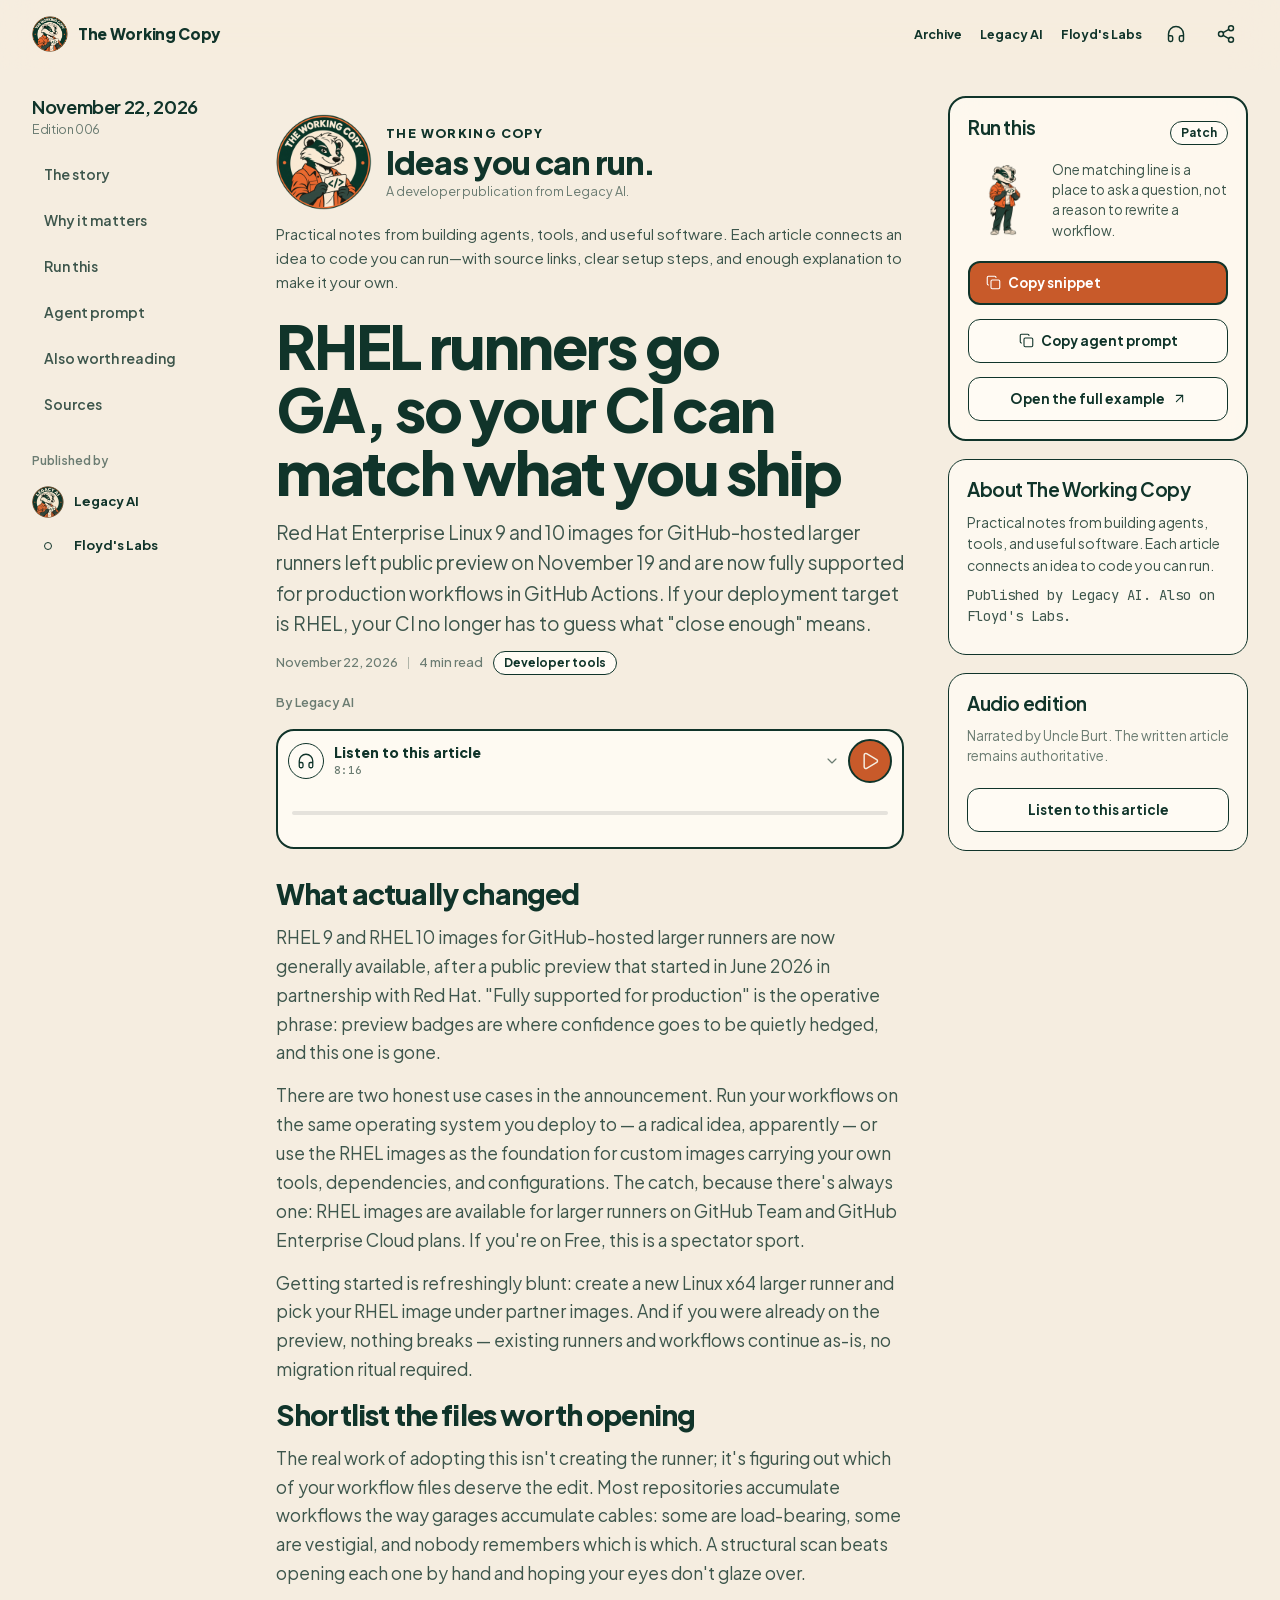
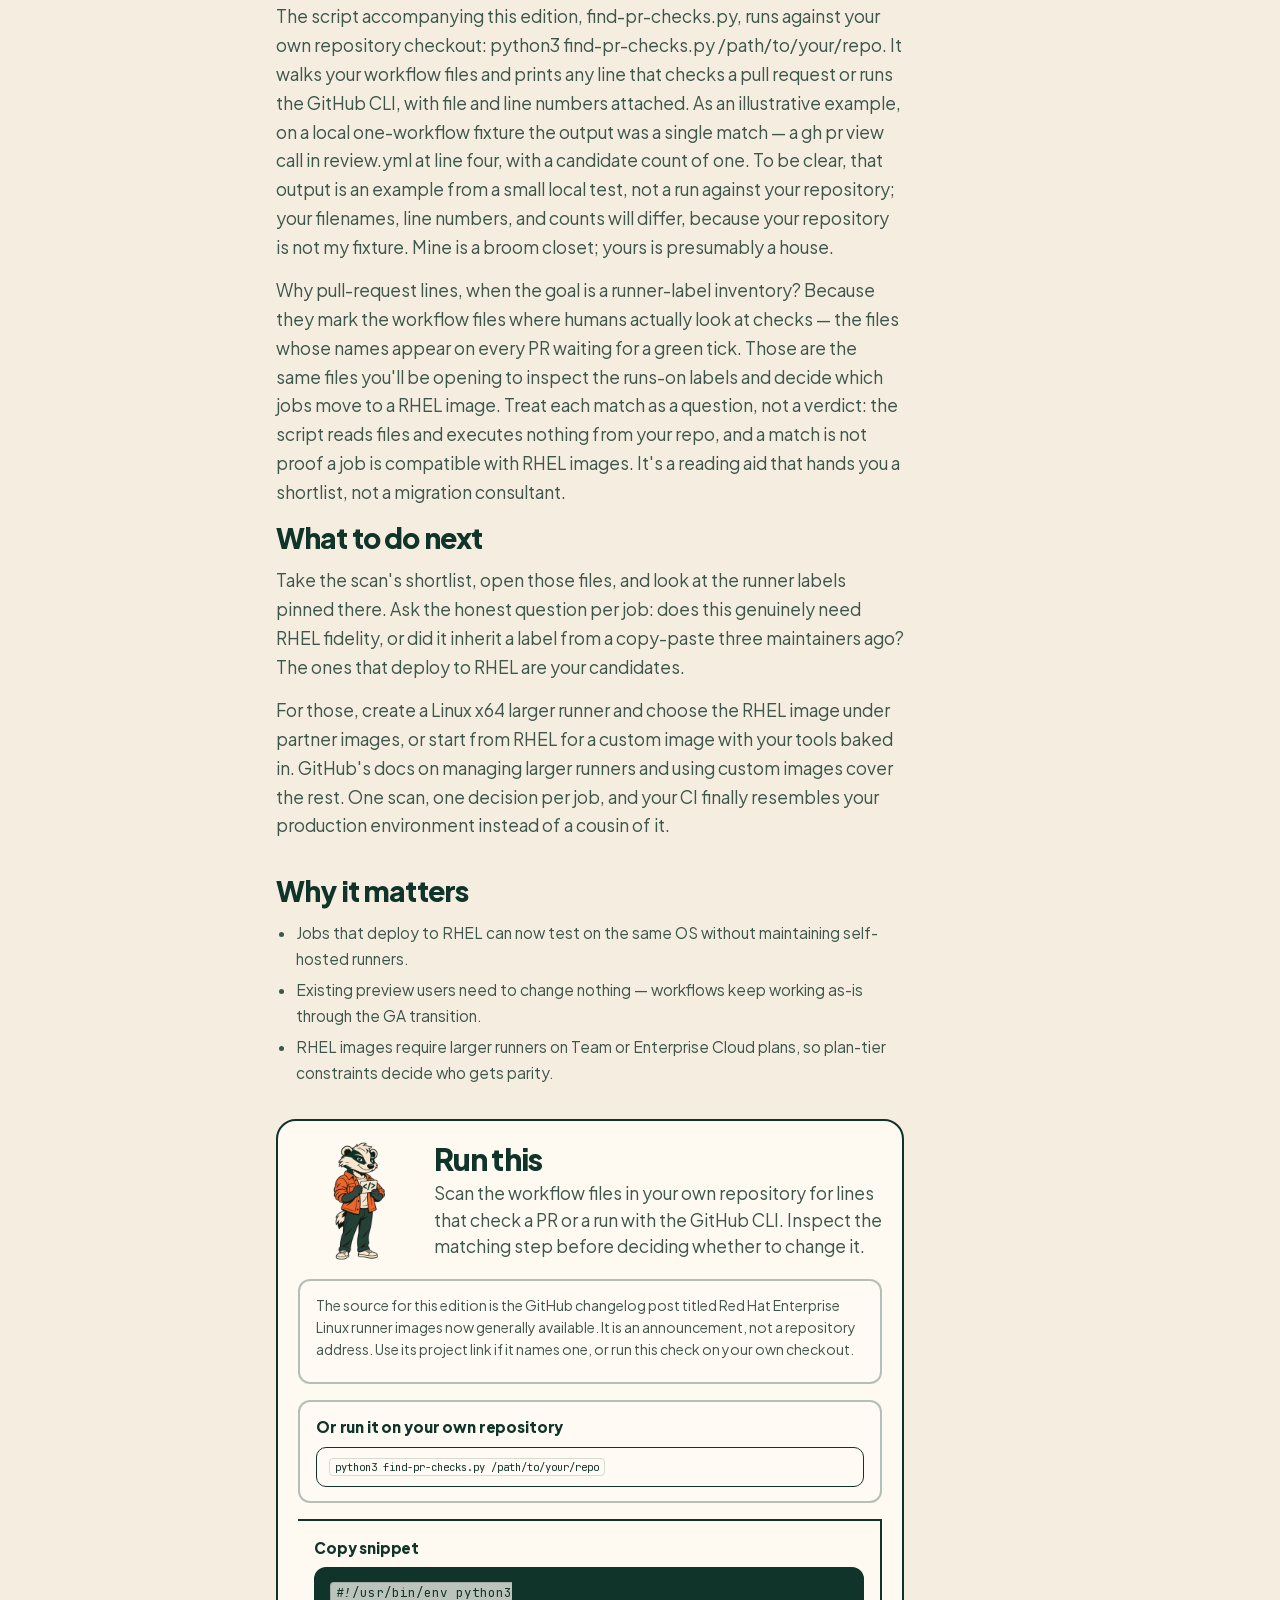
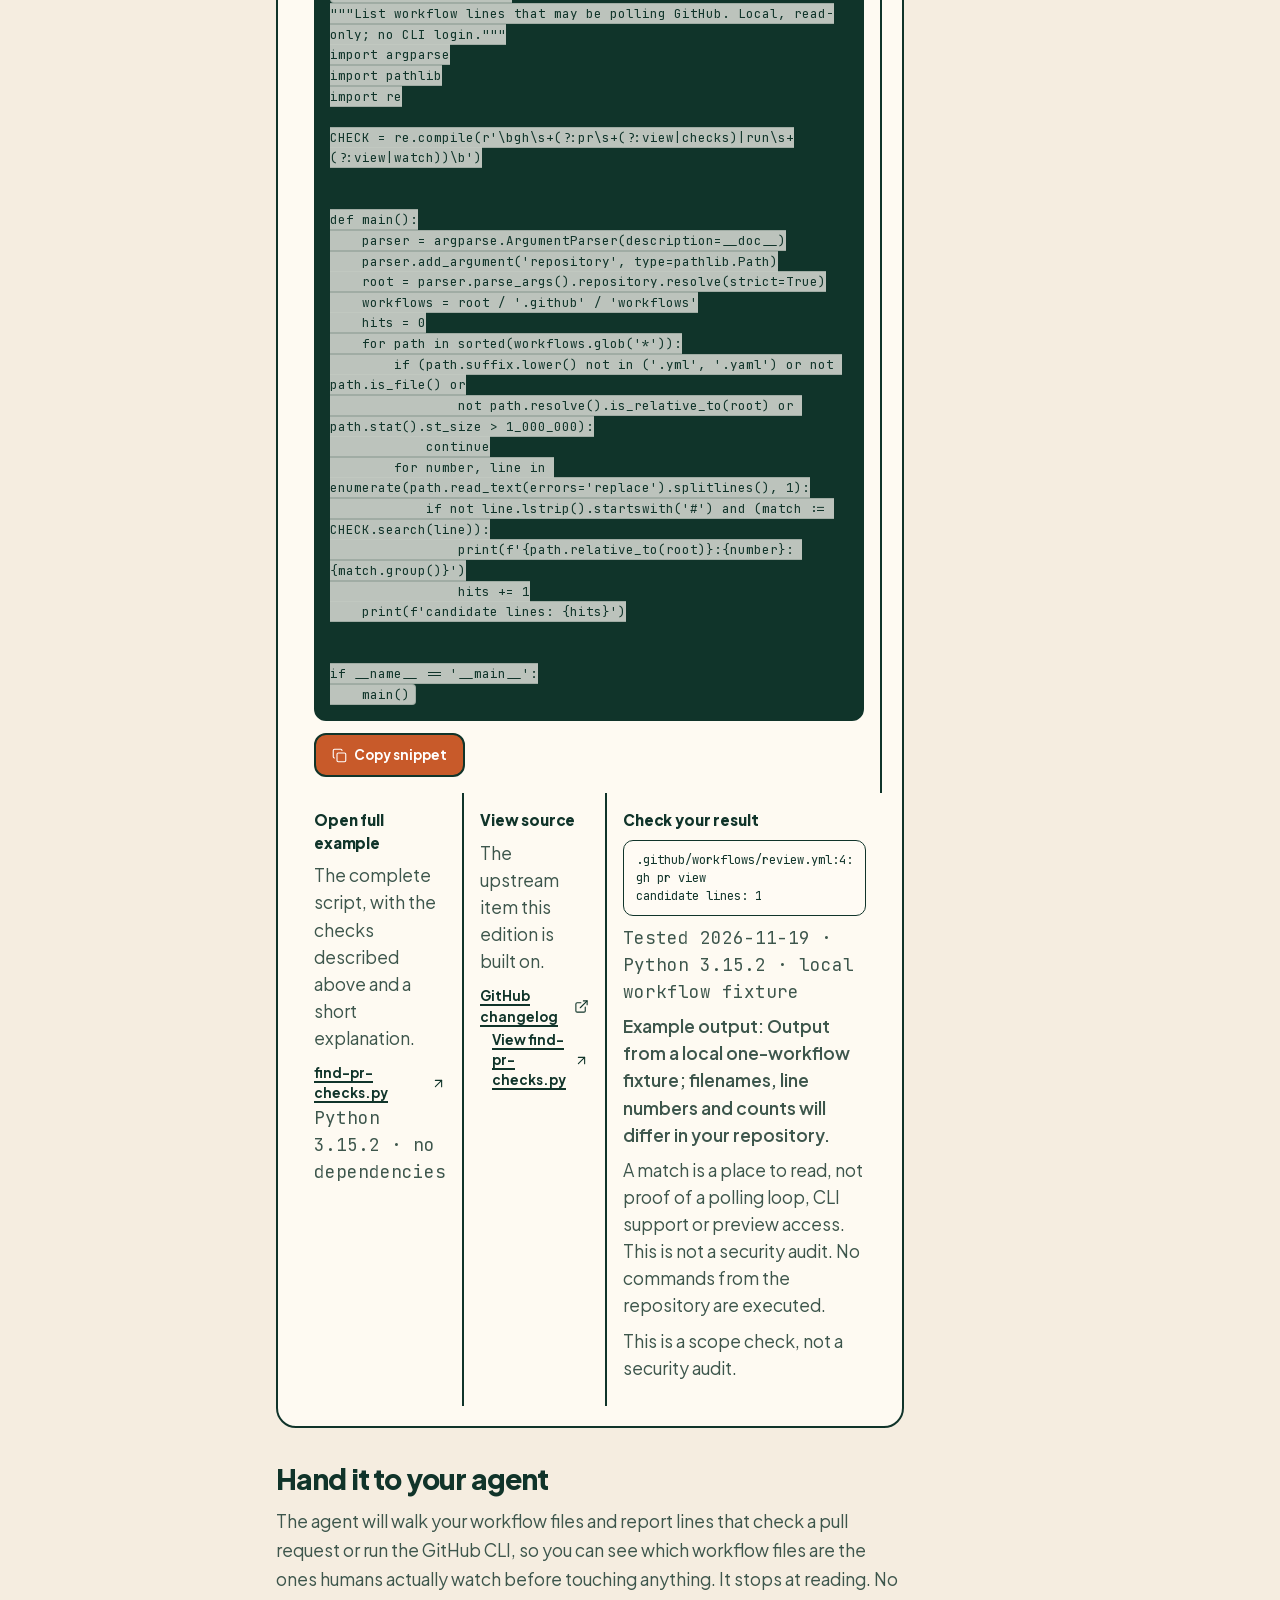
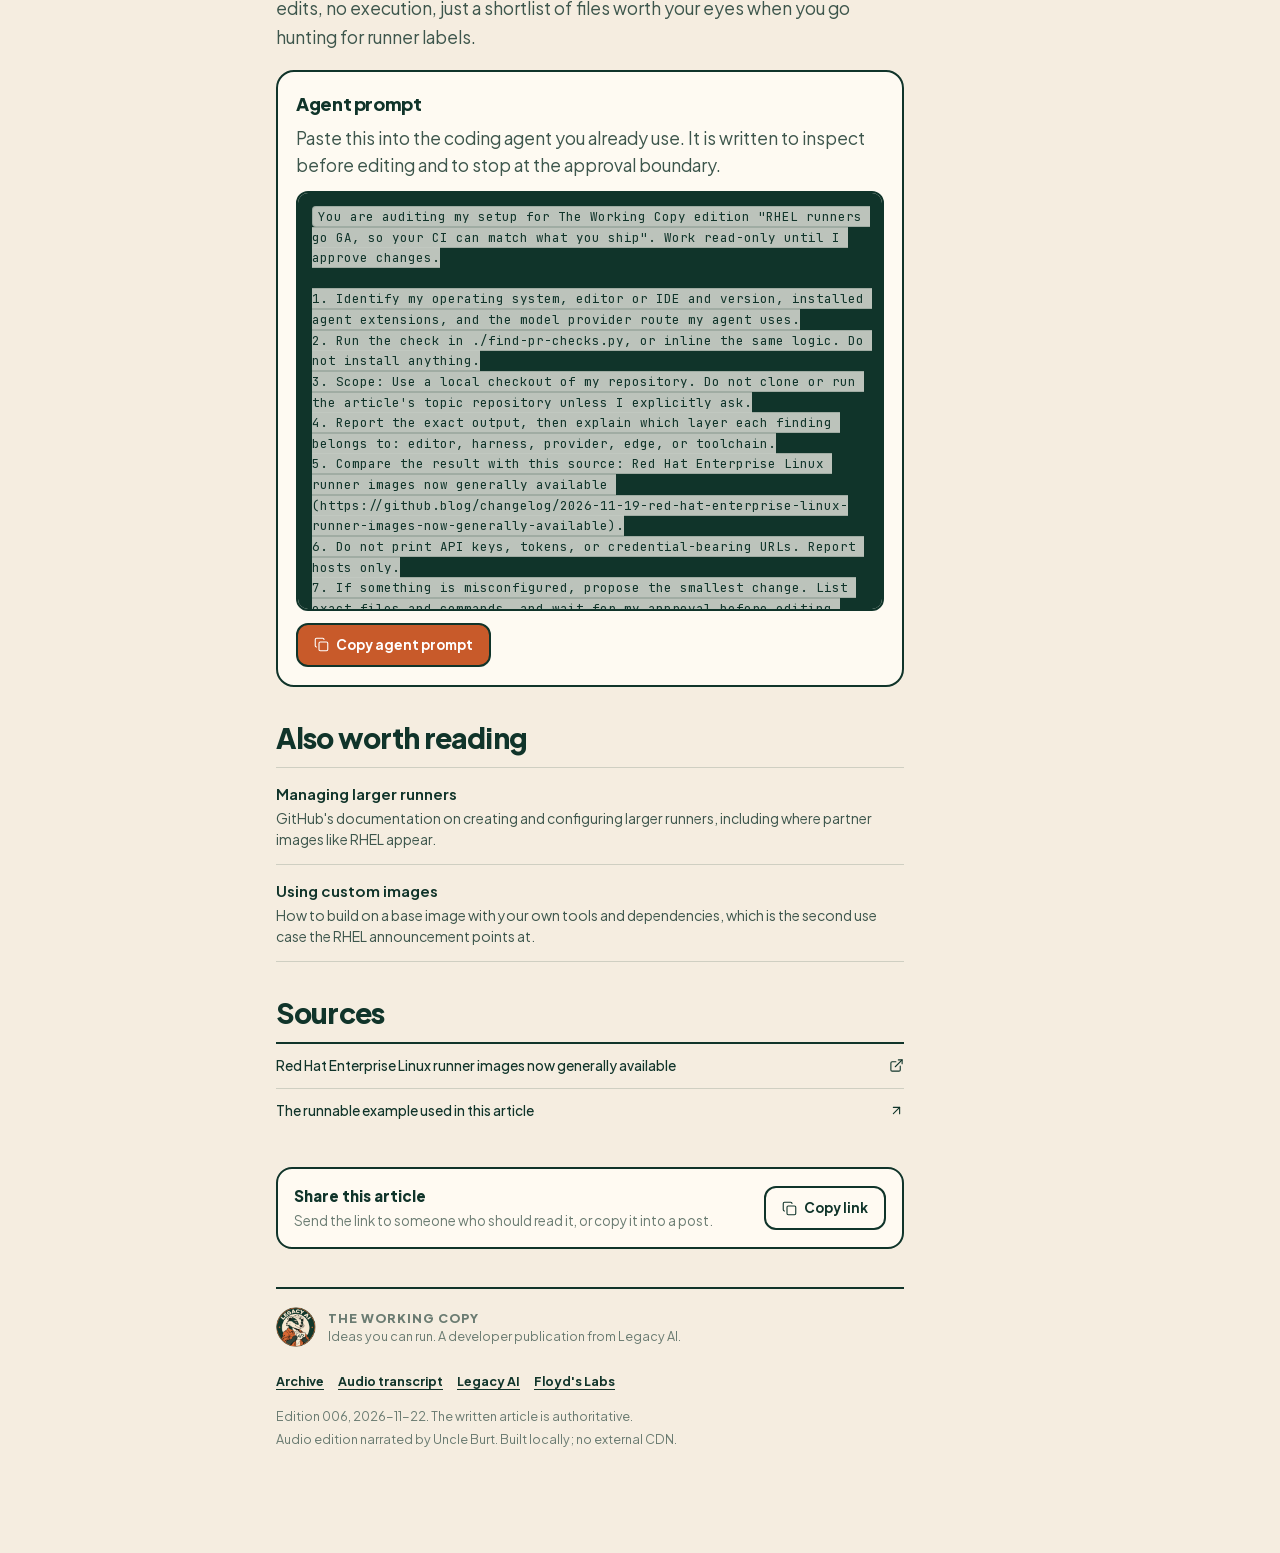
==== index.html @ edcced5e "Publish 2026-11-22 05:45 edition Co-Authored-By: Claude Code <noreply@anthropic.com>" ====
<!doctype html>
<html lang="en">
<head>
<meta charset="utf-8">
<meta name="viewport" content="width=device-width, initial-scale=1, viewport-fit=cover">
<meta name="theme-color" content="#F5EDE0">
<title>RHEL runners go GA, so your CI can match what you ship — The Working Copy</title>
<meta name="description" content="GitHub&#x27;s larger runners now offer generally available RHEL 9 and 10 images, so testing on the OS you deploy to no longer means keeping a self-hosted box alive.">
<meta property="og:title" content="RHEL runners go GA, so your CI can match what you ship — The Working Copy">
<meta property="og:description" content="GitHub&#x27;s larger runners now offer generally available RHEL 9 and 10 images, so testing on the OS you deploy to no longer means keeping a self-hosted box alive.">
<meta property="og:type" content="article">


<link rel="icon" href="/assets/brand/working-copy-64.d32eb6afa1.png">
<link rel="icon" type="image/png" sizes="192x192" href="/assets/icons/icon-192.efb52459f7.png">
<link rel="icon" type="image/png" sizes="512x512" href="/assets/icons/icon-512.c35d2f70d8.png">
<link rel="apple-touch-icon" href="/assets/icons/apple-touch-icon-180.6fdb141b90.png">
<link rel="manifest" href="/manifest.webmanifest">
<meta name="apple-mobile-web-app-capable" content="yes">
<meta name="mobile-web-app-capable" content="yes">
<meta name="apple-mobile-web-app-status-bar-style" content="default">
<meta name="apple-mobile-web-app-title" content="The Working Copy">
<link rel="stylesheet" href="/assets/styles.1b5d6aa369.css">
<link rel="canonical" href="https://theworkingcopy.floydslabs.com/">
<meta property="og:url" content="https://theworkingcopy.floydslabs.com/">
<meta property="og:image" content="https://theworkingcopy.floydslabs.com/assets/icons/icon-512.c35d2f70d8.png">
</head>
<body>
<svg class="sprite" aria-hidden="true" focusable="false"><symbol id="i-arrow-up-right" viewBox="0 0 24 24"><path d="M7 7h10v10" />
  <path d="M7 17 17 7" /></symbol>
<symbol id="i-calendar" viewBox="0 0 24 24"><path d="M8 2v4" />
  <path d="M16 2v4" />
  <rect width="18" height="18" x="3" y="4" rx="2" />
  <path d="M3 10h18" /></symbol>
<symbol id="i-check" viewBox="0 0 24 24"><path d="M20 6 9 17l-5-5" /></symbol>
<symbol id="i-chevron-down" viewBox="0 0 24 24"><path d="m6 9 6 6 6-6" /></symbol>
<symbol id="i-chevron-up" viewBox="0 0 24 24"><path d="m18 15-6-6-6 6" /></symbol>
<symbol id="i-clock" viewBox="0 0 24 24"><path d="M12 6v6l4 2" />
  <circle cx="12" cy="12" r="10" /></symbol>
<symbol id="i-copy" viewBox="0 0 24 24"><rect width="14" height="14" x="8" y="8" rx="2" ry="2" />
  <path d="M4 16c-1.1 0-2-.9-2-2V4c0-1.1.9-2 2-2h10c1.1 0 2 .9 2 2" /></symbol>
<symbol id="i-download" viewBox="0 0 24 24"><path d="M12 15V3" />
  <path d="M21 15v4a2 2 0 0 1-2 2H5a2 2 0 0 1-2-2v-4" />
  <path d="m7 10 5 5 5-5" /></symbol>
<symbol id="i-external-link" viewBox="0 0 24 24"><path d="M15 3h6v6" />
  <path d="M10 14 21 3" />
  <path d="M18 13v6a2 2 0 0 1-2 2H5a2 2 0 0 1-2-2V8a2 2 0 0 1 2-2h6" /></symbol>
<symbol id="i-headphones" viewBox="0 0 24 24"><path d="M3 14h3a2 2 0 0 1 2 2v3a2 2 0 0 1-2 2H5a2 2 0 0 1-2-2v-7a9 9 0 0 1 18 0v7a2 2 0 0 1-2 2h-1a2 2 0 0 1-2-2v-3a2 2 0 0 1 2-2h3" /></symbol>
<symbol id="i-menu" viewBox="0 0 24 24"><path d="M4 5h16" />
  <path d="M4 12h16" />
  <path d="M4 19h16" /></symbol>
<symbol id="i-pause" viewBox="0 0 24 24"><rect x="14" y="3" width="5" height="18" rx="1" />
  <rect x="5" y="3" width="5" height="18" rx="1" /></symbol>
<symbol id="i-play" viewBox="0 0 24 24"><path d="M5 5a2 2 0 0 1 3.008-1.728l11.997 6.998a2 2 0 0 1 .003 3.458l-12 7A2 2 0 0 1 5 19z" /></symbol>
<symbol id="i-server" viewBox="0 0 24 24"><rect width="20" height="8" x="2" y="2" rx="2" ry="2" />
  <rect width="20" height="8" x="2" y="14" rx="2" ry="2" />
  <line x1="6" x2="6.01" y1="6" y2="6" />
  <line x1="6" x2="6.01" y1="18" y2="18" /></symbol>
<symbol id="i-share-2" viewBox="0 0 24 24"><circle cx="18" cy="5" r="3" />
  <circle cx="6" cy="12" r="3" />
  <circle cx="18" cy="19" r="3" />
  <line x1="8.59" x2="15.42" y1="13.51" y2="17.49" />
  <line x1="15.41" x2="8.59" y1="6.51" y2="10.49" /></symbol>
<symbol id="i-shield-check" viewBox="0 0 24 24"><path d="M20 13c0 5-3.5 7.5-7.66 8.95a1 1 0 0 1-.67-.01C7.5 20.5 4 18 4 13V6a1 1 0 0 1 1-1c2 0 4.5-1.2 6.24-2.72a1.17 1.17 0 0 1 1.52 0C14.51 3.81 17 5 19 5a1 1 0 0 1 1 1z" />
  <path d="m9 12 2 2 4-4" /></symbol>
<symbol id="i-x" viewBox="0 0 24 24"><path d="M18 6 6 18" />
  <path d="m6 6 12 12" /></symbol></svg>

<a class="skip" href="#main">Skip to content</a>

<header class="topbar" id="topbar">
  <div class="topbar-inner">
    <a class="brand" href="#main" aria-label="The Working Copy">
      <img class="brand-logo" src="/assets/brand/working-copy-256.aff5e3278e.png" alt="" width="36" height="36">
      <span class="brand-name">The Working Copy</span>
    </a>
    <div class="top-actions">
      <a class="top-link" href="/archive/">Archive</a>
      <a class="top-link" href="https://legacyai.space">Legacy AI</a>
      <a class="top-link" href="https://floydslabs.com">Floyd's Labs</a>
      <button class="icon-btn" data-open-audio aria-label="Listen to this article">
        <svg class="icon" aria-hidden="true"><use href="#i-headphones"/></svg>
      </button>
      <button class="icon-btn" id="shareTop" aria-label="Share this article">
        <svg class="icon" aria-hidden="true"><use href="#i-share-2"/></svg>
      </button>
    </div>
  </div>
</header>

<div class="shell">
  <aside class="rail" aria-label="Article navigation">
    <div class="rail-block">
      <p class="rail-date">November 22, 2026<span>Edition 006</span></p>
      <nav class="rail-nav" aria-label="In this article">
        <a class="rail-link" href="#story">The story</a>
        <a class="rail-link" href="#why">Why it matters</a>
        <a class="rail-link" href="#run">Run this</a>
        <a class="rail-link" href="#agent">Agent prompt</a>
        <a class="rail-link" href="#watch">Also worth reading</a>
        <a class="rail-link" href="#sources">Sources</a>
      </nav>
    </div>
    <div class="rail-block">
      <p class="rail-label">Published by</p>
      <a class="publisher-link" href="https://legacyai.space"><img src="/assets/brand/legacy-ai-256.001d2635f0.png" alt="" width="32" height="32">Legacy AI</a>
      <a class="publisher-link" href="https://floydslabs.com"><span class="publisher-dot" aria-hidden="true"></span>Floyd's Labs</a>
    </div>
  </aside>

  <main id="main" class="main">
    <div class="masthead">
      <img class="masthead-logo" src="/assets/brand/working-copy-256.aff5e3278e.png" alt="The Working Copy circular logo" width="72" height="72">
      <div class="masthead-copy">
        <p class="masthead-name">The Working Copy</p>
        <p class="masthead-tagline">Ideas you can run.</p>
        <p class="masthead-publisher">A developer publication from Legacy AI.</p>
      </div>
    </div>
    <p class="publication-intro">Practical notes from building agents, tools, and useful software. Each article connects an idea to code you can run—with source links, clear setup steps, and enough explanation to make it your own.</p>

    <header class="article-head">
      <h1>RHEL runners go GA, so your CI can match what you ship</h1>
      <p class="article-lede">Red Hat Enterprise Linux 9 and 10 images for GitHub-hosted larger runners left public preview on November 19 and are now fully supported for production workflows in GitHub Actions. If your deployment target is RHEL, your CI no longer has to guess what &quot;close enough&quot; means.</p>
      <div class="meta-line">
        <span>November 22, 2026</span>
        <span class="meta-sep" aria-hidden="true"></span>
        <span>4 min read</span>
        <span class="chip">Developer tools</span>
      </div>
      <p class="byline">By Legacy AI</p>
    </header>

    <section class="listen-panel" id="listen" aria-labelledby="listen-title" data-audio-panel>
      <div class="listen-bar">
        <button class="listen-toggle" data-audio-expand aria-expanded="false" aria-controls="audioExtra">
          <span class="listen-icon" aria-hidden="true"><svg class="icon"><use href="#i-headphones"/></svg></span>
          <span class="listen-bar-copy">
            <strong id="listen-title">Listen to this article</strong>
            <span class="mono" data-audio-clock>8:16</span>
          </span>
          <svg class="icon listen-chevron" aria-hidden="true"><use href="#i-chevron-down"/></svg>
        </button>
        <button class="play play-compact" data-audio-toggle aria-label="Play the audio edition">
          <svg class="icon icon-play" aria-hidden="true"><use href="#i-play"/></svg>
          <svg class="icon icon-pause" aria-hidden="true"><use href="#i-pause"/></svg>
        </button>
      </div>
      <div class="listen-seek" role="slider" tabindex="0" aria-label="Seek the audio edition" aria-valuemin="0" aria-valuemax="100" aria-valuenow="0" data-audio-seek>
        <span class="track"><span class="track-fill" data-audio-fill></span></span>
      </div>
      <div class="listen-extra" id="audioExtra">
        <div class="listen-extra-inner">
          <button class="listen-control" data-audio-back aria-label="Rewind 10 seconds"><span class="mono">-10</span></button>
          <button class="listen-control" data-audio-stop aria-label="Stop audio">Stop</button>
          <button class="listen-control" data-audio-forward aria-label="Forward 10 seconds"><span class="mono">+10</span></button>
          <a class="listen-control" href="/assets/audio/2026-11-22.0802b74763.mp3" download>Download</a>
        </div>
      </div>
      <audio id="articleAudio" src="/assets/audio/2026-11-22.0802b74763.mp3" preload="metadata"></audio>
    </section>

    <div class="article-body">
      <section id="story">
<h2>What actually changed</h2>
<p>RHEL 9 and RHEL 10 images for GitHub-hosted larger runners are now generally available, after a public preview that started in June 2026 in partnership with Red Hat. &quot;Fully supported for production&quot; is the operative phrase: preview badges are where confidence goes to be quietly hedged, and this one is gone.</p>
<p>There are two honest use cases in the announcement. Run your workflows on the same operating system you deploy to — a radical idea, apparently — or use the RHEL images as the foundation for custom images carrying your own tools, dependencies, and configurations. The catch, because there&#x27;s always one: RHEL images are available for larger runners on GitHub Team and GitHub Enterprise Cloud plans. If you&#x27;re on Free, this is a spectator sport.</p>
<p>Getting started is refreshingly blunt: create a new Linux x64 larger runner and pick your RHEL image under partner images. And if you were already on the preview, nothing breaks — existing runners and workflows continue as-is, no migration ritual required.</p>
<h2>Shortlist the files worth opening</h2>
<p>The real work of adopting this isn&#x27;t creating the runner; it&#x27;s figuring out which of your workflow files deserve the edit. Most repositories accumulate workflows the way garages accumulate cables: some are load-bearing, some are vestigial, and nobody remembers which is which. A structural scan beats opening each one by hand and hoping your eyes don&#x27;t glaze over.</p>
<p>The script accompanying this edition, find-pr-checks.py, runs against your own repository checkout: python3 find-pr-checks.py /path/to/your/repo. It walks your workflow files and prints any line that checks a pull request or runs the GitHub CLI, with file and line numbers attached. As an illustrative example, on a local one-workflow fixture the output was a single match — a gh pr view call in review.yml at line four, with a candidate count of one. To be clear, that output is an example from a small local test, not a run against your repository; your filenames, line numbers, and counts will differ, because your repository is not my fixture. Mine is a broom closet; yours is presumably a house.</p>
<p>Why pull-request lines, when the goal is a runner-label inventory? Because they mark the workflow files where humans actually look at checks — the files whose names appear on every PR waiting for a green tick. Those are the same files you&#x27;ll be opening to inspect the runs-on labels and decide which jobs move to a RHEL image. Treat each match as a question, not a verdict: the script reads files and executes nothing from your repo, and a match is not proof a job is compatible with RHEL images. It&#x27;s a reading aid that hands you a shortlist, not a migration consultant.</p>
<h2>What to do next</h2>
<p>Take the scan&#x27;s shortlist, open those files, and look at the runner labels pinned there. Ask the honest question per job: does this genuinely need RHEL fidelity, or did it inherit a label from a copy-paste three maintainers ago? The ones that deploy to RHEL are your candidates.</p>
<p>For those, create a Linux x64 larger runner and choose the RHEL image under partner images, or start from RHEL for a custom image with your tools baked in. GitHub&#x27;s docs on managing larger runners and using custom images cover the rest. One scan, one decision per job, and your CI finally resembles your production environment instead of a cousin of it.</p>
      </section>

      <section id="why">
        <h2>Why it matters</h2>
        <ul class="checklist">
          <li>Jobs that deploy to RHEL can now test on the same OS without maintaining self-hosted runners.</li>
          <li>Existing preview users need to change nothing — workflows keep working as-is through the GA transition.</li>
          <li>RHEL images require larger runners on Team or Enterprise Cloud plans, so plan-tier constraints decide who gets parity.</li>
        </ul>
      </section>

      <section class="run-this" id="run" aria-labelledby="run-title">
        <div class="run-head">
          <img class="patch" src="/assets/brand/patch-320.7f34876db4.png" srcset="/assets/brand/patch-320.7f34876db4.png 320w, /assets/brand/patch-640.ee0c24400f.png 640w" sizes="120px" alt="Patch, the Working Copy badger, holding a code card" width="120" height="120">
          <div>
            <h2 id="run-title">Run this</h2>
            <p>Scan the workflow files in your own repository for lines that check a PR or a run with the GitHub CLI. Inspect the matching step before deciding whether to change it.</p>
          </div>
        </div>
        <div class="run-scope"><p class="section-note">The source for this edition is the GitHub changelog post titled Red Hat Enterprise Linux runner images now generally available. It is an announcement, not a repository address. Use its project link if it names one, or run this check on your own checkout.</p></div><div class="run-scope"><h3>Or run it on your own repository</h3><pre class="output"><code>python3 find-pr-checks.py /path/to/your/repo</code></pre></div>
        <div class="run-grid">
          <div class="run-step run-code">
            <h3>Copy snippet</h3>
            <pre><code id="run-snippet">#!/usr/bin/env python3
&quot;&quot;&quot;List workflow lines that may be polling GitHub. Local, read-only; no CLI login.&quot;&quot;&quot;
import argparse
import pathlib
import re

CHECK = re.compile(r&#x27;\bgh\s+(?:pr\s+(?:view|checks)|run\s+(?:view|watch))\b&#x27;)


def main():
    parser = argparse.ArgumentParser(description=__doc__)
    parser.add_argument(&#x27;repository&#x27;, type=pathlib.Path)
    root = parser.parse_args().repository.resolve(strict=True)
    workflows = root / &#x27;.github&#x27; / &#x27;workflows&#x27;
    hits = 0
    for path in sorted(workflows.glob(&#x27;*&#x27;)):
        if (path.suffix.lower() not in (&#x27;.yml&#x27;, &#x27;.yaml&#x27;) or not path.is_file() or
                not path.resolve().is_relative_to(root) or path.stat().st_size &gt; 1_000_000):
            continue
        for number, line in enumerate(path.read_text(errors=&#x27;replace&#x27;).splitlines(), 1):
            if not line.lstrip().startswith(&#x27;#&#x27;) and (match := CHECK.search(line)):
                print(f&#x27;{path.relative_to(root)}:{number}: {match.group()}&#x27;)
                hits += 1
    print(f&#x27;candidate lines: {hits}&#x27;)


if __name__ == &#x27;__main__&#x27;:
    main()
</code></pre>
            <button class="btn-orange" data-copy-target="run-snippet">
              <svg class="icon icon-sm" aria-hidden="true"><use href="#i-copy"/></svg>
              <span>Copy snippet</span>
            </button>
          </div>
          <div class="run-step">
            <h3>Open full example</h3>
            <p>The complete script, with the checks described above and a short explanation.</p>
            <a class="run-link" href="/editions/2026-11-22/run/find-pr-checks.py">find-pr-checks.py<svg class="icon icon-sm" aria-hidden="true"><use href="#i-arrow-up-right"/></svg></a>
            <p class="mono-note">Python 3.15.2 · no dependencies</p>
          </div>
          <div class="run-step">
            <h3>View source</h3>
            <p>The upstream item this edition is built on.</p>
            <a class="run-link" href="https://github.blog/changelog/2026-11-19-red-hat-enterprise-linux-runner-images-now-generally-available">GitHub changelog<svg class="icon icon-sm" aria-hidden="true"><use href="#i-external-link"/></svg></a>
            <a class="run-link" href="/editions/2026-11-22/run/find-pr-checks.py">View find-pr-checks.py<svg class="icon icon-sm" aria-hidden="true"><use href="#i-arrow-up-right"/></svg></a>
          </div>
          <div class="run-step run-result">
            <h3>Check your result</h3>
            <pre class="output">.github/workflows/review.yml:4: gh pr view
candidate lines: 1</pre>
            <p class="mono-note">Tested 2026-11-19 · Python 3.15.2 · local workflow fixture</p>
            <p class="provenance">Example output: Output from a local one-workflow fixture; filenames, line numbers and counts will differ in your repository.</p>
            <p class="limit">A match is a place to read, not proof of a polling loop, CLI support or preview access. This is not a security audit. No commands from the repository are executed.</p>
            <p class="limit">This is a scope check, not a security audit.</p>
          </div>
        </div>
      </section>

      <section id="agent">
        <h2>Hand it to your agent</h2>
        <p>The agent will walk your workflow files and report lines that check a pull request or run the GitHub CLI, so you can see which workflow files are the ones humans actually watch before touching anything. It stops at reading. No edits, no execution, just a shortlist of files worth your eyes when you go hunting for runner labels.</p>
        <div class="agent-prompt">
          <h3>Agent prompt</h3>
          <p>Paste this into the coding agent you already use. It is written to inspect before editing and to stop at the approval boundary.</p>
          <pre><code id="agent-prompt">You are auditing my setup for The Working Copy edition &quot;RHEL runners go GA, so your CI can match what you ship&quot;. Work read-only until I approve changes.

1. Identify my operating system, editor or IDE and version, installed agent extensions, and the model provider route my agent uses.
2. Run the check in ./find-pr-checks.py, or inline the same logic. Do not install anything.
3. Scope: Use a local checkout of my repository. Do not clone or run the article&#x27;s topic repository unless I explicitly ask.
4. Report the exact output, then explain which layer each finding belongs to: editor, harness, provider, edge, or toolchain.
5. Compare the result with this source: Red Hat Enterprise Linux runner images now generally available (https://github.blog/changelog/2026-11-19-red-hat-enterprise-linux-runner-images-now-generally-available).
6. Do not print API keys, tokens, or credential-bearing URLs. Report hosts only.
7. If something is misconfigured, propose the smallest change. List exact files and commands, and wait for my approval before editing anything.
8. Finish with a one-page report: current state, risk, recommended change, verification step, and what you could not verify.</code></pre>
          <button class="btn-orange" data-copy-target="agent-prompt">
            <svg class="icon icon-sm" aria-hidden="true"><use href="#i-copy"/></svg>
            <span>Copy agent prompt</span>
          </button>
        </div>
      </section>

      <section id="watch">
        <h2>Also worth reading</h2>
        <ul class="watch-list">
          <li><strong class="watch-title">Managing larger runners</strong><span class="watch-detail">GitHub&#x27;s documentation on creating and configuring larger runners, including where partner images like RHEL appear.</span></li>
          <li><strong class="watch-title">Using custom images</strong><span class="watch-detail">How to build on a base image with your own tools and dependencies, which is the second use case the RHEL announcement points at.</span></li>
        </ul>
      </section>

      <section id="sources">
        <h2>Sources</h2>
        <ul class="source-list source-list-inline">
          <li><a href="https://github.blog/changelog/2026-11-19-red-hat-enterprise-linux-runner-images-now-generally-available">Red Hat Enterprise Linux runner images now generally available<svg class="icon icon-sm" aria-hidden="true"><use href="#i-external-link"/></svg></a></li>
          <li><a href="/editions/2026-11-22/run/find-pr-checks.py">The runnable example used in this article<svg class="icon icon-sm" aria-hidden="true"><use href="#i-arrow-up-right"/></svg></a></li>
        </ul>
      </section>
    </div>

    <section class="share-copy">
      <div>
        <p class="share-copy-title">Share this article</p>
        <p class="section-note">Send the link to someone who should read it, or copy it into a post.</p>
      </div>
      <button class="btn-outline" id="copyLink">
        <svg class="icon icon-sm" aria-hidden="true"><use href="#i-copy"/></svg>
        <span>Copy link</span>
      </button>
    </section>

    <footer class="edition-foot">
      <div class="publisher">
        <img src="/assets/brand/legacy-ai-256.001d2635f0.png" alt="Legacy AI" width="40" height="40">
        <div>
          <p class="publisher-name">The Working Copy</p>
          <p>Ideas you can run. A developer publication from Legacy AI.</p>
        </div>
      </div>
      <p class="foot-links"><a href="/archive/">Archive</a><a href="/editions/2026-11-22/audio/2026-11-22-narration.md">Audio transcript</a><a href="https://legacyai.space">Legacy AI</a><a href="https://floydslabs.com">Floyd's Labs</a></p>
      <p>Edition 006, 2026-11-22. The written article is authoritative.</p>
      <p>Audio edition narrated by Uncle Burt. Built locally; no external CDN.</p>
    </footer>
  </main>

  <aside class="aside" aria-label="Run this and about">
    <section class="listen-card glass">
      <div class="listen-head"><h2>Run this</h2><span class="chip">Patch</span></div>
      <div class="aside-run">
        <img class="aside-patch" src="/assets/brand/patch-320.7f34876db4.png" alt="Patch, the Working Copy badger" width="72" height="72">
        <p>One matching line is a place to ask a question, not a reason to rewrite a workflow.</p>
      </div>
      <button class="btn-orange" data-copy-target="run-snippet">
        <svg class="icon icon-sm" aria-hidden="true"><use href="#i-copy"/></svg>
        <span>Copy snippet</span>
      </button>
      <button class="btn-secondary" data-copy-target="agent-prompt">
        <svg class="icon icon-sm" aria-hidden="true"><use href="#i-copy"/></svg>
        <span>Copy agent prompt</span>
      </button>
      <a class="btn-secondary" href="/editions/2026-11-22/run/find-pr-checks.py">Open the full example<svg class="icon icon-sm" aria-hidden="true"><use href="#i-arrow-up-right"/></svg></a>
    </section>

    <section class="about-card">
      <h2>About The Working Copy</h2>
      <p>Practical notes from building agents, tools, and useful software. Each article connects an idea to code you can run.</p>
      <p class="mono-note">Published by Legacy AI. Also on Floyd's Labs.</p>
    </section>

    <section class="evidence-card">
      <h2>Audio edition</h2>
      <p class="section-note">Narrated by Uncle Burt. The written article remains authoritative.</p>
      <a class="btn-secondary" href="#listen" data-open-audio>Listen to this article</a>
    </section>
  </aside>
</div>

<div class="toast" id="toast" role="status" aria-live="polite" hidden></div>

<script src="/assets/app.088fed186b.js"></script>
</body>
</html>
---- assets/styles.1b5d6aa369.css ----
@font-face{
  font-family:"Plus Jakarta Sans";
  font-style:normal;
  font-weight:200 800;
  font-display:swap;
  src:url("/assets/fonts/plus-jakarta-latin.cd8db90cd9.woff2") format("woff2");
}
@font-face{
  font-family:"JetBrains Mono";
  font-style:normal;
  font-weight:400;
  font-display:swap;
  src:url("/assets/fonts/jetbrains-mono-400.2c32b9b3ee.woff2") format("woff2");
}
@font-face{
  font-family:"JetBrains Mono";
  font-style:normal;
  font-weight:500;
  font-display:swap;
  src:url("/assets/fonts/jetbrains-mono-500.2c32b9b3ee.woff2") format("woff2");
}
@font-face{
  font-family:"JetBrains Mono";
  font-style:normal;
  font-weight:600;
  font-display:swap;
  src:url("/assets/fonts/jetbrains-mono-600.2c32b9b3ee.woff2") format("woff2");
}

:root{
  --sans:"Plus Jakarta Sans",-apple-system,BlinkMacSystemFont,"Segoe UI",sans-serif;
  --mono:"JetBrains Mono",ui-monospace,"SF Mono",Menlo,monospace;

  --bg:#F5EDE0;
  --surface:rgba(255,251,244,.78);
  --surface-strong:rgba(255,251,244,.92);
  --surface-solid:#FFFBF4;
  --ink:#10342A;
  --ink-2:#3D564C;
  --ink-3:#6B7C72;
  --line:rgba(16,52,42,.16);
  --line-strong:rgba(16,52,42,.30);
  --accent:#C85A2A;
  --accent-soft:rgba(200,90,42,.12);
  --ok:#2F6B4F;
  --warn:#A85B00;
  --danger:#B4233A;
  --code:#10342A;
  --code-ink:#F5EDE0;

  --radius:18px;
  --radius-sm:12px;
  --blur:blur(22px) saturate(160%);
  --shadow:0 12px 32px rgba(16,52,42,.16),0 2px 8px rgba(16,52,42,.08);
  --outline:2px solid var(--ink);
  --ease:cubic-bezier(.32,.72,0,1);
}

*,*::before,*::after{box-sizing:border-box}
html{color-scheme:light;scroll-behavior:smooth;-webkit-text-size-adjust:100%}
body{
  margin:0;
  background:var(--bg);
  color:var(--ink);
  font-family:var(--sans);
  font-size:16px;
  line-height:1.5;
  -webkit-font-smoothing:antialiased;
  -moz-osx-font-smoothing:grayscale;
}
::selection{background:rgba(200,90,42,.20)}
:focus-visible{outline:2px solid var(--accent);outline-offset:2px;border-radius:8px}
a{color:inherit}
button{font:inherit;color:inherit}
img,svg{display:block}
.sprite{position:absolute;width:0;height:0;overflow:hidden}
.sr-only{position:absolute;width:1px;height:1px;padding:0;margin:-1px;overflow:hidden;clip:rect(0,0,0,0);white-space:nowrap;border:0}
.skip{position:absolute;left:12px;top:-60px;z-index:100;background:var(--ink);color:#fff;padding:10px 14px;border-radius:10px;text-decoration:none;font-weight:600}
.skip:focus{top:12px}
.mono{font-family:var(--mono);font-variant-numeric:tabular-nums}
.icon{width:20px;height:20px;fill:none;stroke:currentColor;stroke-width:1.75;stroke-linecap:round;stroke-linejoin:round;flex:none}
.icon-sm{width:15px;height:15px}
.ic-hidden{display:none}

/* ---------- surfaces ---------- */
.glass{
  background:var(--surface);
  -webkit-backdrop-filter:var(--blur);
  backdrop-filter:var(--blur);
  border:var(--outline);
}

/* ---------- top bar ---------- */
.topbar{
  position:sticky;
  top:0;
  z-index:50;
  background:rgba(245,237,224,.80);
  -webkit-backdrop-filter:blur(22px) saturate(160%);
  backdrop-filter:blur(22px) saturate(160%);
  border-bottom:2px solid transparent;
  transition:background 200ms var(--ease),border-color 200ms var(--ease);
}
.topbar.is-scrolled{background:rgba(245,237,224,.92);border-bottom-color:var(--ink)}
.topbar-inner{
  display:flex;
  flex-wrap:wrap;
  align-items:center;
  gap:10px;
  max-width:1440px;
  margin:0 auto;
  padding:calc(10px + env(safe-area-inset-top)) 16px 10px;
}
.brand{display:flex;align-items:center;gap:10px;text-decoration:none;color:var(--ink);min-height:44px}
.brand-logo{width:36px;height:36px;border-radius:999px;flex:none}
.brand-name{font-weight:800;font-size:15.5px;letter-spacing:-.02em}
.top-actions{margin-left:auto;display:flex;align-items:center;gap:6px}
.top-link{
  display:none;align-items:center;min-height:44px;padding:0 6px;
  font-size:12.5px;font-weight:700;color:var(--ink);text-decoration:none;
}
.top-link:hover{text-decoration:underline;text-underline-offset:3px}
.icon-btn{
  width:44px;height:44px;border:0;border-radius:999px;
  background:transparent;display:grid;place-items:center;cursor:pointer;
  transition:background 180ms var(--ease);
}
.icon-btn:hover{background:rgba(16,52,42,.07)}
.avatar{
  width:32px;height:32px;border-radius:999px;
  background:var(--surface-solid);border:1.5px solid var(--ink);
  display:grid;place-items:center;
  font-size:11px;font-weight:700;color:var(--ink);
}

/* segmented control */
.segmented{
  position:relative;
  order:3;
  flex:0 0 100%;
  display:grid;
  grid-template-columns:repeat(3,1fr);
  height:40px;
  padding:4px;
  border-radius:999px;
  background:var(--surface);
  border:var(--outline);
  -webkit-backdrop-filter:blur(18px);
  backdrop-filter:blur(18px);
}
.seg{
  position:relative;z-index:1;
  border:0;background:transparent;border-radius:999px;
  height:32px;cursor:pointer;
  font-family:var(--sans);font-size:13.5px;font-weight:600;color:var(--ink-3);
  transition:color 180ms var(--ease);
}
.seg.is-active{color:var(--ink)}
.seg-thumb{
  position:absolute;top:4px;left:4px;
  width:calc((100% - 8px)/3);height:32px;
  border-radius:999px;background:var(--surface-solid);
  box-shadow:0 1px 2px rgba(16,52,42,.14);
  transform:translateX(calc(var(--seg-index,0)*100%));
  transition:transform 240ms var(--ease);
}

/* ---------- shell ---------- */
.shell{max-width:720px;margin:0 auto;padding:0 20px 60px}
.main{padding:18px 0 0}
.rail,.aside{display:none}

/* ---------- masthead ---------- */
.masthead{display:flex;align-items:center;gap:14px;margin:2px 0 12px}
.masthead-logo{width:72px;height:72px;flex:none;border-radius:999px}
.masthead-copy{min-width:0}
.masthead-name{margin:0;font-size:12.5px;font-weight:800;letter-spacing:.11em;text-transform:uppercase;color:var(--ink)}
.masthead-tagline{margin:2px 0 0;font-size:22px;line-height:1.1;font-weight:800;letter-spacing:-.03em;color:var(--ink)}
.masthead-publisher{margin:3px 0 0;font-size:12.5px;line-height:1.4;color:var(--ink-3)}
.publication-intro{margin:0 0 20px;max-width:62ch;font-size:15px;line-height:1.6;color:var(--ink-2)}

/* ---------- article ---------- */
.article-head{margin:0 0 18px}
.article-head h1{
  margin:0 0 14px;
  font-size:clamp(34px,9vw,46px);
  line-height:1.05;
  font-weight:800;
  letter-spacing:-.035em;
  text-wrap:balance;
}
.article-lede{
  margin:0 0 12px;max-width:62ch;
  font-size:17.5px;line-height:1.6;color:var(--ink-2);text-wrap:pretty;
}
.byline{margin:8px 0 0;font-size:12.5px;font-weight:600;color:var(--ink-3)}
.meta-sep{display:inline-block;width:1px;height:12px;background:var(--line-strong)}
.article-body section{margin:0 0 34px;scroll-margin-top:120px}
.article-body h2{
  margin:0 0 12px;
  font-size:24px;line-height:1.2;font-weight:800;letter-spacing:-.03em;
  text-wrap:balance;
}
.article-body p{
  margin:0 0 14px;max-width:68ch;
  font-size:16.5px;line-height:1.65;color:var(--ink-2);text-wrap:pretty;
}
.article-body code{
  font-family:var(--mono);font-size:.88em;
  background:rgba(255,251,244,.72);
  border:1px solid var(--line);border-radius:4px;padding:1px 5px;color:var(--ink);
}
.table-wrap{overflow-x:auto;margin:16px 0}
.article-table{width:100%;border-collapse:collapse;font-size:14px;line-height:1.5}
.article-table th,.article-table td{border:1.5px solid var(--ink);padding:10px;text-align:left;vertical-align:top}
.article-table th{background:var(--surface);font-weight:800}
.outcomes{margin:16px 0 0;border-top:var(--outline)}
.outcomes > div{padding:14px 0;border-bottom:var(--outline)}
.outcomes dt{margin:0 0 4px;font-size:15px;font-weight:800;color:var(--ink)}
.outcomes dd{margin:0;max-width:68ch;font-size:15px;line-height:1.6;color:var(--ink-2)}
.checklist{margin:12px 0 0;padding-left:20px;max-width:68ch;font-size:15.5px;line-height:1.65;color:var(--ink-2)}
.checklist li{margin:0 0 6px}
.source-list-inline{max-width:68ch;border-top:var(--outline)}
.source-list-inline a{min-height:44px}
.agent-prompt{
  margin:18px 0 0;padding:18px;
  border:var(--outline);border-radius:18px;
  background:var(--surface-strong);
}
.agent-prompt h3{margin:0 0 8px;font-size:18px;font-weight:800;letter-spacing:-.02em}
.agent-prompt p{margin:0 0 12px;max-width:68ch;font-size:14.5px;line-height:1.55;color:var(--ink-2)}
.agent-prompt pre{
  margin:0 0 12px;padding:14px;
  border:var(--outline);border-radius:12px;
  background:var(--code);color:var(--code-ink);
  white-space:pre-wrap;overflow-wrap:anywhere;
  max-height:420px;overflow-y:auto;
  font-family:var(--mono);font-size:12.5px;line-height:1.65;
}
.agent-prompt pre code{font:inherit}
.agent-prompt .btn-orange{width:100%}

/* ---------- audio ---------- */
.listen-panel{
  margin:0 0 28px;padding:0;
  border:var(--outline);border-radius:18px;
  background:var(--surface-strong);
  overflow:hidden;
}
.listen-bar{display:flex;align-items:center;gap:8px;padding:8px 10px}
.listen-toggle{
  display:flex;align-items:center;gap:10px;flex:1;min-width:0;
  min-height:44px;padding:0;border:0;border-radius:10px;
  background:transparent;text-align:left;cursor:pointer;
}
.listen-toggle:hover .listen-bar-copy strong{text-decoration:underline;text-underline-offset:3px}
.listen-icon{
  width:36px;height:36px;flex:none;display:grid;place-items:center;
  border:1.5px solid var(--ink);border-radius:999px;background:var(--surface-solid);
}
.listen-icon .icon{width:18px;height:18px}
.listen-bar-copy{display:grid;gap:1px;min-width:0;flex:1}
.listen-bar-copy strong{
  font-size:14px;font-weight:800;color:var(--ink);line-height:1.2;
  white-space:nowrap;overflow:hidden;text-overflow:ellipsis;
}
.listen-bar-copy .mono{
  font-size:11px;font-weight:500;color:var(--ink-3);
  white-space:nowrap;overflow:hidden;text-overflow:ellipsis;
}
.listen-chevron{width:16px;height:16px;color:var(--ink-3);transition:transform 220ms var(--ease)}
.listen-panel.is-open .listen-chevron{transform:rotate(180deg)}
.play-compact{width:44px;height:44px}
.listen-seek{
  display:flex;align-items:center;min-height:44px;padding:0 14px;
  cursor:pointer;
}
.listen-seek:focus-visible{outline:2px solid var(--accent);outline-offset:-2px;border-radius:6px}
.listen-seek .track{width:100%;height:4px;margin:0}
.listen-extra{
  display:grid;grid-template-rows:0fr;opacity:0;
  transition:grid-template-rows 240ms var(--ease),opacity 180ms var(--ease);
}
.listen-extra-inner{
  min-height:0;overflow:hidden;display:flex;flex-wrap:wrap;gap:8px;
  padding:0 12px 12px;
}
.listen-panel.is-open .listen-extra,
.listen-panel:focus-within .listen-extra{
  grid-template-rows:1fr;opacity:1;
}
.listen-control{
  display:inline-flex;align-items:center;justify-content:center;
  min-height:44px;min-width:44px;padding:0 10px;
  border:1.5px solid var(--ink);border-radius:10px;
  background:var(--surface-solid);color:var(--ink);
  font-family:var(--sans);font-size:12px;font-weight:700;
  text-decoration:none;cursor:pointer;
}
.listen-control:hover{background:var(--surface)}
.listen-control .mono{font-size:11px}
.play[data-playing="true"] .icon-play{display:none}
.play[data-playing="true"] .icon-pause{display:block}
#articleAudio{display:none}
@media (hover:hover) and (pointer:fine){
  .listen-panel:hover .listen-extra{
    grid-template-rows:1fr;opacity:1;
    transition-delay:500ms;
  }
  .listen-panel:not(:hover) .listen-extra{transition-delay:0s}
}
.aside-run{display:flex;align-items:center;gap:12px;margin:10px 0 12px}
.aside-patch{width:72px;height:72px;object-fit:contain;flex:none}
.aside-run p{margin:0;font-size:13.5px;line-height:1.5;color:var(--ink-2)}
.aside .btn-orange,.aside .btn-secondary{width:100%;margin-top:8px}

/* ---------- edition head ---------- */
.edition-head h1{
  margin:0 0 12px;
  font-size:clamp(30px,8.2vw,40px);
  line-height:1.08;
  font-weight:700;
  letter-spacing:-.03em;
  text-wrap:balance;
}
.lede{
  margin:0 0 14px;
  max-width:60ch;
  font-size:16.5px;line-height:1.55;font-weight:400;color:var(--ink-2);
  text-wrap:pretty;
}
.meta-line{
  display:flex;align-items:center;flex-wrap:wrap;gap:10px;
  margin:0 0 18px;
  font-size:13px;font-weight:500;color:var(--ink-3);
}
.chip{
  display:inline-flex;align-items:center;
  height:24px;padding:0 10px;
  border-radius:999px;border:1.5px solid var(--ink);
  background:var(--surface-solid);
  font-size:12px;font-weight:700;color:var(--ink);
  white-space:nowrap;
}

/* status panel */
.status-panel{
  margin-top:4px;
  border-radius:var(--radius);
  padding:6px 16px 10px;
}
.status-grid{display:grid;gap:0}
.status-item{
  display:grid;grid-template-columns:10px 1fr auto;align-items:center;gap:10px;
  min-height:42px;
  border-top:1px solid var(--line);
}
.status-item:first-child{border-top:0}
.status-name{font-size:14.5px;font-weight:500;color:var(--ink-2)}
.status-value{font-size:12.5px;font-weight:500;color:var(--ink)}
.dot{width:8px;height:8px;border-radius:999px;flex:none}
.dot.ok{background:var(--ok)}
.dot.warn{background:var(--warn)}
.dot.off{background:var(--ink-3)}
.mono-note{
  margin:8px 0 0;
  font-family:var(--mono);font-size:11.5px;line-height:1.4;color:var(--ink-3);
}

/* ---------- items ---------- */
.items{margin-top:22px}
.item{padding:22px 0;border-bottom:1px solid var(--line)}
.item h3{
  margin:0 0 8px;
  font-size:20px;line-height:1.25;font-weight:650;letter-spacing:-.02em;
  text-wrap:balance;
}
.item-meta{display:flex;align-items:center;flex-wrap:wrap;gap:10px;margin:0 0 12px}
.item p{margin:0;font-size:15.5px;line-height:1.6;color:var(--ink-2)}
.item-facts{display:grid;gap:14px;margin:16px 0 0}
.item-facts dt{margin:0 0 4px;font-size:12.5px;line-height:1.3;font-weight:650;color:var(--ink)}
.item-facts dd{margin:0;font-size:14.5px;line-height:1.55;color:var(--ink-2)}
.item-links{display:flex;flex-wrap:wrap;gap:14px;margin-top:16px}
.item-links a{
  display:inline-flex;align-items:center;gap:5px;min-height:32px;
  font-size:13.5px;font-weight:600;color:var(--ink);
  text-decoration:underline;text-decoration-color:var(--line-strong);
  text-underline-offset:3px;text-decoration-thickness:1px;
}
.item-links a:hover{text-decoration-color:var(--ink);text-decoration-thickness:1.5px}
.item-featured{
  margin:22px 0 0;
  padding:20px;
  border:var(--outline);
  border-radius:20px;
  background:var(--surface);
  -webkit-backdrop-filter:var(--blur);
  backdrop-filter:var(--blur);
}
.item-featured h3{font-size:21px}
.item-featured .item-facts{grid-template-columns:1fr}
.item-watch{padding-bottom:18px}
.item-watch h3{font-size:18px}

/* ---------- run this ---------- */
.run-this{
  margin:26px 0 0;
  padding:20px;
  border:var(--outline);
  border-radius:20px;
  background:var(--surface-strong);
}
.run-head{display:flex;align-items:center;gap:16px;margin:0 0 18px}
.patch{width:96px;height:96px;object-fit:contain;flex:none}
.run-head h2{margin:0 0 4px;font-size:26px;line-height:1.1;font-weight:800;letter-spacing:-.03em}
.run-head p{margin:0;font-size:14.5px;line-height:1.5;color:var(--ink-2)}
.run-grid{border-top:var(--outline)}
.run-step{padding:16px 0;border-bottom:var(--outline)}
.run-step:last-child{border-bottom:0}
.run-step h3{margin:0 0 8px;font-size:15px;font-weight:800;letter-spacing:-.01em}
.run-step p{margin:0 0 8px;font-size:14px;line-height:1.55;color:var(--ink-2)}
.run-code pre,
.run-code code{
  font-family:var(--mono);
}
.run-code pre{
  margin:0 0 12px;
  padding:14px;
  border:var(--outline);
  border-radius:12px;
  background:var(--code);
  color:var(--code-ink);
  white-space:pre-wrap;
  overflow-wrap:anywhere;
  font-size:12.5px;
  line-height:1.65;
}
#run-check{scroll-margin-top:120px}
.run-code pre code{font-size:inherit}
.btn-orange{
  display:inline-flex;align-items:center;gap:7px;
  min-height:44px;padding:0 16px;
  border:var(--outline);border-radius:12px;
  background:var(--accent);color:#fff;
  font-family:var(--sans);font-size:13.5px;font-weight:700;
  cursor:pointer;
}
.btn-orange:hover{filter:brightness(1.05)}
.btn-outline{
  display:inline-flex;align-items:center;gap:7px;
  min-height:44px;padding:0 16px;
  border:var(--outline);border-radius:12px;
  background:transparent;color:var(--ink);
  font-family:var(--sans);font-size:13.5px;font-weight:700;
  text-decoration:none;
}
.btn-outline:hover{background:var(--surface-solid)}
.run-link{
  display:inline-flex;align-items:center;gap:6px;
  min-height:36px;
  font-size:13.5px;font-weight:700;color:var(--ink);
  text-decoration:underline;text-underline-offset:3px;text-decoration-thickness:1.5px;
}
.run-link + .run-link{margin-left:12px}
.output{
  margin:0 0 8px;padding:10px 12px;
  border:1.5px solid var(--ink);border-radius:10px;
  background:var(--surface-solid);
  font-family:var(--mono);font-size:12px;line-height:1.5;color:var(--ink);
  white-space:pre-wrap;
}
.limit{margin:6px 0 0;font-size:12.5px;line-height:1.5;color:var(--ink-3)}

/* ---------- delta ---------- */
.delta{margin-top:30px}
.delta h2,.share-block h2,.blog-block h2,.aside h2{
  margin:0 0 10px;
  font-size:19px;line-height:1.25;font-weight:650;letter-spacing:-.02em;
}
.delta-list{list-style:none;margin:0;padding:0;border-top:1px solid var(--line)}
.delta-list li{
  display:grid;grid-template-columns:58px 1fr auto;gap:12px;align-items:baseline;
  padding:11px 0;border-bottom:1px solid var(--line);
  font-size:14.5px;line-height:1.45;color:var(--ink-2);
}
.delta-list .mono{font-size:11.5px;color:var(--ink)}
.tag{
  font-size:11px;font-weight:600;color:var(--ink-3);
  border:1px solid var(--line);border-radius:999px;padding:3px 8px;
  white-space:nowrap;
}

/* ---------- share ---------- */
.share-block{margin-top:34px}
.section-note{
  margin:0 0 14px;max-width:60ch;
  font-size:13.5px;line-height:1.5;color:var(--ink-3);
}
.drafts{
  border:var(--outline);border-radius:16px;
  background:var(--surface);
  overflow:hidden;
}
.draft{padding:16px}
.draft + .draft{border-top:1px solid var(--line)}
.draft p{margin:0 0 12px;font-size:15px;line-height:1.55;color:var(--ink)}
.draft-actions{display:flex;align-items:center;justify-content:space-between;gap:12px}
.draft-actions .mono{font-size:11px;color:var(--ink-3)}
.share-copy{
  display:flex;align-items:center;justify-content:space-between;gap:14px;flex-wrap:wrap;
  margin-top:14px;padding:16px;
  border:var(--outline);border-radius:16px;
  background:var(--surface-strong);
}
.share-copy .section-note{margin:0}
.share-copy-title{margin:0 0 4px;font-size:15px;font-weight:800}
.copy-btn{
  display:inline-flex;align-items:center;gap:6px;
  min-height:44px;padding:0 14px;
  border-radius:999px;border:1.5px solid var(--ink);
  background:var(--surface-solid);cursor:pointer;
  font-size:12.5px;font-weight:700;color:var(--ink);
  transition:background 180ms var(--ease),border-color 180ms var(--ease);
}
.copy-btn:hover{background:var(--surface-solid);border-color:var(--ink)}
.copy-btn .icon-check{display:none}
.copy-btn.is-copied .icon-copy{display:none}
.copy-btn.is-copied .icon-check{display:block}
.copy-btn .icon{width:16px;height:16px}

/* ---------- disclosure ---------- */
.blog-block{margin-top:34px}
.disclosure{
  border:var(--outline);border-radius:16px;
  background:var(--surface);overflow:hidden;
}
.disclosure-btn{
  width:100%;min-height:56px;
  display:flex;align-items:center;justify-content:space-between;gap:16px;
  padding:16px;border:0;background:transparent;cursor:pointer;
  text-align:left;font-size:15px;line-height:1.4;font-weight:600;color:var(--ink);
}
.disclosure-btn .icon{transition:transform 220ms var(--ease)}
.disclosure.is-open .disclosure-btn .icon{transform:rotate(180deg)}
.disclosure-body{display:grid;grid-template-rows:0fr;transition:grid-template-rows 260ms var(--ease)}
.disclosure-body > div{overflow:hidden}
.disclosure.is-open .disclosure-body{grid-template-rows:1fr}
.disclosure-body p{margin:0 16px 10px;font-size:14.5px;line-height:1.6;color:var(--ink-2)}
.outline{margin:0 16px 18px;padding-left:18px;font-size:14.5px;line-height:1.6;color:var(--ink-2)}
.outline li{margin:0 0 4px}

/* ---------- watch ---------- */
.watch-list{list-style:none;margin:0;padding:0;border-top:1px solid var(--line)}
.watch-list li{
  display:block;
  padding:14px 0;border-bottom:1px solid var(--line);
  font-size:14px;line-height:1.55;color:var(--ink-2);
}
.watch-list strong,.watch-title{display:block;font-size:15px;font-weight:650;margin-bottom:3px;color:var(--ink)}
.watch-detail{display:block;font-size:14px;line-height:1.55;color:var(--ink-2)}
.watch-list span{display:block;font-size:14px;line-height:1.5;color:var(--ink-2)}
.watch-list .mono{font-size:11px;color:var(--ink-3);padding-top:2px}
.watch-list .dot{margin-top:6px}

/* ---------- footer ---------- */
.edition-foot{
  margin-top:38px;padding-top:18px;border-top:var(--outline);
  font-size:12.5px;line-height:1.5;color:var(--ink-3);
}
.edition-foot p{margin:0 0 4px}
.publisher{display:flex;align-items:center;gap:12px;margin:0 0 12px}
.publisher img{width:40px;height:40px;flex:none;border-radius:999px}
.publisher-name{margin:0 0 2px;font-size:13px;font-weight:800;letter-spacing:.08em;text-transform:uppercase;color:var(--ink)}
.publisher p{margin:0;font-size:12.5px;color:var(--ink-3)}
.foot-links{display:flex;flex-wrap:wrap;align-items:center;gap:8px 14px;margin:0 0 12px}
.foot-links a{display:inline-flex;align-items:center;flex:0 0 auto;min-height:44px;white-space:nowrap;font-size:12.5px;font-weight:700;color:var(--ink);text-decoration:underline;text-underline-offset:3px}

/* ---------- empty ---------- */
.empty{
  margin:10px 0 0;padding:24px;
  border:1px dashed var(--line-strong);border-radius:16px;
  font-size:14.5px;color:var(--ink-3);
}

/* ---------- rail ---------- */
.rail-block{margin-bottom:26px}
.rail-date{margin:0 0 14px;font-size:18px;line-height:1.25;font-weight:650;letter-spacing:-.02em}
.rail-date span{display:block;margin-top:2px;font-size:12.5px;line-height:1.4;font-weight:400;color:var(--ink-3)}
.rail-nav{display:grid;gap:2px}
.rail-link{
  display:flex;align-items:center;justify-content:space-between;
  min-height:44px;padding:0 12px;border:0;border-radius:10px;
  background:transparent;cursor:pointer;text-align:left;
  font-size:14px;font-weight:600;color:var(--ink-2);text-decoration:none;
  transition:background 180ms var(--ease),color 180ms var(--ease);
}
.rail-link:hover{background:rgba(255,255,255,.5)}
.rail-link.is-active{background:rgba(255,255,255,.72);color:var(--ink)}
.publisher-link{
  display:flex;align-items:center;gap:10px;min-height:44px;
  font-size:13px;font-weight:700;color:var(--ink);text-decoration:none;
}
.publisher-link:hover{text-decoration:underline;text-underline-offset:3px}
.publisher-link img{width:32px;height:32px;border-radius:999px;flex:none}
.publisher-dot{width:32px;height:32px;display:grid;place-items:center;flex:none}
.publisher-dot::before{content:"";width:8px;height:8px;border:1.5px solid var(--ink);border-radius:999px}
.rail-label{margin:0 0 10px;font-size:12px;font-weight:600;color:var(--ink-3)}
.status-list{list-style:none;margin:0;padding:0}
.status-list li{
  display:grid;grid-template-columns:10px 1fr auto;gap:8px;align-items:center;
  min-height:32px;font-size:13px;font-weight:500;color:var(--ink-2);
}
.status-list .mono{font-size:11px;color:var(--ink)}
.rail-player{display:none}

/* ---------- player ---------- */
.player{display:flex;align-items:center;gap:12px}
.play{
  width:44px;height:44px;flex:none;
  border:var(--outline);border-radius:999px;background:var(--accent);color:var(--code-ink);
  display:grid;place-items:center;cursor:pointer;
  transition:transform 180ms var(--ease),filter 180ms var(--ease);
}
.play:hover{filter:brightness(1.04)}
.play:active{transform:translateY(1px)}
.play .icon{width:20px;height:20px}
.play .icon-pause{display:none}
[data-playing="true"] .play .icon-play{display:none}
[data-playing="true"] .play .icon-pause{display:block}
.player-body{flex:1;min-width:0}
.player-top{display:flex;align-items:baseline;justify-content:space-between;gap:10px}
.player-title{
  font-size:13.5px;line-height:1.2;font-weight:600;color:var(--ink);
  white-space:nowrap;overflow:hidden;text-overflow:ellipsis;
}
.player-time{font-size:11.5px;font-weight:500;color:var(--ink-3)}
.track{height:4px;border-radius:999px;background:rgba(13,20,33,.10);margin:7px 0 6px;overflow:hidden}
.track-fill{display:block;height:100%;width:0;background:var(--accent);border-radius:999px;transition:width 120ms linear}
.player-meta{display:flex;align-items:center;justify-content:space-between;gap:8px}
.player-meta .mono{font-size:10.5px;color:var(--ink-3);white-space:nowrap}
.preview-note{
  font-size:10.5px;font-weight:600;color:var(--ink-3);white-space:nowrap;
  border:1px solid var(--line);border-radius:999px;padding:2px 7px;
}
.player-lg .play{width:56px;height:56px}
.player-lg .play .icon{width:24px;height:24px}
.player-lg .player-title{font-size:16px}
.player-lg .player-time{font-size:12px}
.player-lg .player-meta .mono{font-size:11px}
.player-lg .track{height:5px;margin:9px 0 8px}
.player-compact{gap:10px}
.player-compact .play{width:40px;height:40px}
.player-compact .player-title{font-size:12.5px}
.player-compact .player-time{font-size:11px}

/* dock */
.player-dock{
  position:fixed;left:12px;right:12px;
  bottom:calc(12px + env(safe-area-inset-bottom));
  z-index:40;
  padding:10px 12px;
  border-radius:20px;
  background:var(--surface-strong);
  -webkit-backdrop-filter:blur(28px) saturate(160%);
  backdrop-filter:blur(28px) saturate(160%);
  border:var(--outline);
  box-shadow:var(--shadow);
}

/* aside cards */
.listen-card,.evidence-card,.about-card{
  border:1.5px solid var(--ink);border-radius:var(--radius);
  padding:18px;background:var(--surface);
  margin-bottom:18px;
}
.listen-card.glass{background:var(--surface);border:var(--outline)}
.listen-head{display:flex;align-items:center;justify-content:space-between;gap:10px}
.listen-title{margin:10px 0 4px;font-size:17px;line-height:1.3;font-weight:650;letter-spacing:-.02em}
.listen-card .player{margin-top:14px}
.listen-card .btn-secondary{margin-top:14px}
.btn-secondary{
  display:inline-flex;align-items:center;justify-content:center;gap:7px;
  min-height:44px;width:100%;padding:0 14px;
  border:1.5px solid var(--ink);border-radius:12px;
  background:var(--surface-solid);cursor:pointer;
  font-size:13.5px;font-weight:700;color:var(--ink);text-decoration:none;
}
.btn-secondary:hover{border-color:var(--line-strong)}
.source-list{list-style:none;margin:0;padding:0}
.source-list li + li{border-top:1px solid var(--line)}
.source-list a{
  display:flex;align-items:center;justify-content:space-between;gap:10px;
  min-height:44px;
  font-size:13.5px;font-weight:500;color:var(--ink);text-decoration:none;
}
.source-list a:hover{text-decoration:underline;text-underline-offset:3px}
.about-card p{margin:0 0 8px;font-size:14px;line-height:1.55;color:var(--ink-2)}

/* ---------- sheet ---------- */
.sheet{
  width:min(520px,calc(100vw - 24px));
  border:var(--outline);
  border-radius:24px;
  padding:18px;
  background:var(--surface-solid);
  -webkit-backdrop-filter:blur(30px) saturate(160%);
  backdrop-filter:blur(30px) saturate(160%);
  color:var(--ink);
  box-shadow:var(--shadow);
  opacity:0;
  transform:translateY(12px);
  transition:opacity 240ms var(--ease),transform 240ms var(--ease);
}
.sheet[open]{opacity:1;transform:none}
@starting-style{.sheet[open]{opacity:0;transform:translateY(12px)}}
.sheet::backdrop{background:rgba(13,20,33,.22);-webkit-backdrop-filter:blur(3px);backdrop-filter:blur(3px)}
.sheet-head{display:flex;align-items:center;justify-content:space-between;margin-bottom:8px}
.sheet h2{margin:0 0 8px;font-size:24px;line-height:1.2;font-weight:650;letter-spacing:-.02em}
.sheet .player{margin:18px 0 16px}
.sheet .mono-note{margin-top:0}

/* ---------- toast ---------- */
.toast{
  position:fixed;left:50%;bottom:calc(96px + env(safe-area-inset-bottom));
  transform:translateX(-50%);
  z-index:60;
  background:var(--ink);color:#fff;
  padding:10px 14px;border-radius:999px;
  font-size:13px;font-weight:600;
}

/* ---------- responsive ---------- */
@media (min-width:720px){
  .topbar-inner{flex-wrap:nowrap;padding:calc(12px + env(safe-area-inset-top)) 32px 12px;max-width:1100px}
  .segmented{display:none}
  .shell{
    display:grid;
    grid-template-columns:220px minmax(0,1fr);
    gap:36px;
    max-width:1100px;
    margin:0 auto;
    padding:0 32px 60px;
  }
  .rail{display:block;position:sticky;top:96px;align-self:start}
  .rail-player{display:block;margin-top:8px}
  .main{max-width:none;padding:36px 0 40px}
  .edition-head h1{font-size:44px}
  .article-head h1{font-size:54px}
  .article-lede{font-size:19px}
  .article-body h2{font-size:28px}
  .article-body p{font-size:17.5px}
  .top-link{display:inline-flex}
  .agent-prompt .btn-orange{width:auto}
  .status-grid{grid-template-columns:repeat(3,1fr)}
  .status-item{border-top:0;border-left:1px solid var(--line);min-height:46px;padding-left:14px}
  .status-item:first-child{border-left:0;padding-left:0}
  .item-featured .item-facts{grid-template-columns:1fr 1fr;gap:22px}
  .player-dock{display:none}
  .drafts{display:grid;grid-template-columns:1fr 1fr}
  .draft + .draft{border-top:0;border-left:1px solid var(--line)}
  .masthead-logo{width:88px;height:88px}
  .masthead-tagline{font-size:28px}
  .run-grid{display:grid;grid-template-columns:repeat(3,1fr)}
  .run-code{grid-column:1/-1;border-right:0;border-bottom:var(--outline)}
  .run-step{padding:16px;border-bottom:0;border-right:var(--outline)}
  .run-step:nth-child(4){border-right:0}
  .patch{width:120px;height:120px}
}

@media (min-width:1080px){
  .topbar-inner{max-width:1280px}
  .shell{
    grid-template-columns:200px minmax(0,660px) 300px;
    gap:44px;
    max-width:1280px;
  }
  .aside{display:block;position:sticky;top:96px;align-self:start}
  .rail-player{display:none}
  .main{max-width:none;padding-top:42px}
  .edition-head h1{font-size:52px}
  .article-head h1{font-size:60px}
  .listen-top h2{font-size:22px}
  .lede{font-size:18px}
  .item h3{font-size:21px}
  .item-featured h3{font-size:23px}
  .masthead-logo{width:96px;height:96px}
  .masthead-tagline{font-size:32px}
  .run-head h2{font-size:30px}
  .drafts{grid-template-columns:1fr}
  .draft + .draft{border-top:1px solid var(--line);border-left:0}
}

@media (min-width:1440px){
  .topbar-inner{max-width:1440px}
  .shell{
    grid-template-columns:220px minmax(0,720px) 320px;
    gap:64px;
    max-width:1440px;
  }
  .edition-head h1{font-size:56px}
}

@media (max-width:719px){
  .sheet{
    position:fixed;
    inset:auto 0 0 0;
    width:100%;
    max-width:none;
    margin:0;
    border-radius:24px 24px 0 0;
    padding:18px 20px calc(24px + env(safe-area-inset-bottom));
  }
  .article-table thead{display:none}
  .article-table,
  .article-table tbody,
  .article-table tr,
  .article-table td{display:block;width:100%}
  .article-table tr{border:1.5px solid var(--ink);margin:0 0 10px}
  .article-table td{border:0;border-top:1px solid var(--line);padding:8px 10px}
  .article-table td:first-child{border-top:0;background:var(--surface);font-weight:800}
  .article-table td::before{
    content:attr(data-label);display:block;
    margin-bottom:2px;font-size:10.5px;font-weight:700;color:var(--ink-3);
  }
}

/* ---------- preferences ---------- */
@media (prefers-reduced-motion:reduce){
  html{scroll-behavior:auto}
  *,*::before,*::after{
    transition-duration:.01ms !important;
    animation-duration:.01ms !important;
    animation-iteration-count:1 !important;
  }
}
@media (prefers-reduced-transparency:reduce){
  .glass,.topbar,.player-dock,.segmented,.sheet{
    background:var(--surface-solid);
    -webkit-backdrop-filter:none;
    backdrop-filter:none;
  }
}
@media (forced-colors:active){
  .play{background:ButtonFace;color:ButtonText;border:1px solid ButtonText}
  .glass,.item-featured,.player-dock,.sheet{border:1px solid CanvasText}
}

@media print{
  .topbar,.player-dock,.rail,.aside,.sheet,.toast,.skip{display:none !important}
  .shell{display:block;max-width:none;padding:0}
  .main{max-width:none;padding:0}
  .item{break-inside:avoid}
  body{background:#fff;color:#000}
}

.run-scope{
  border:2px solid var(--line-strong);
  border-radius:12px;
  padding:14px 16px;
  margin:0 0 16px;
  background:var(--surface-solid);
}
.run-scope h3{margin:0 0 8px;font-size:15px;font-weight:800;letter-spacing:-.01em}
.run-scope p{margin:0 0 8px;font-size:14px;line-height:1.55;color:var(--ink-2)}
.run-scope pre{margin:8px 0 0;overflow:auto}
.provenance{margin:4px 0 0;font-size:12.5px;line-height:1.5;color:var(--accent);font-weight:600}
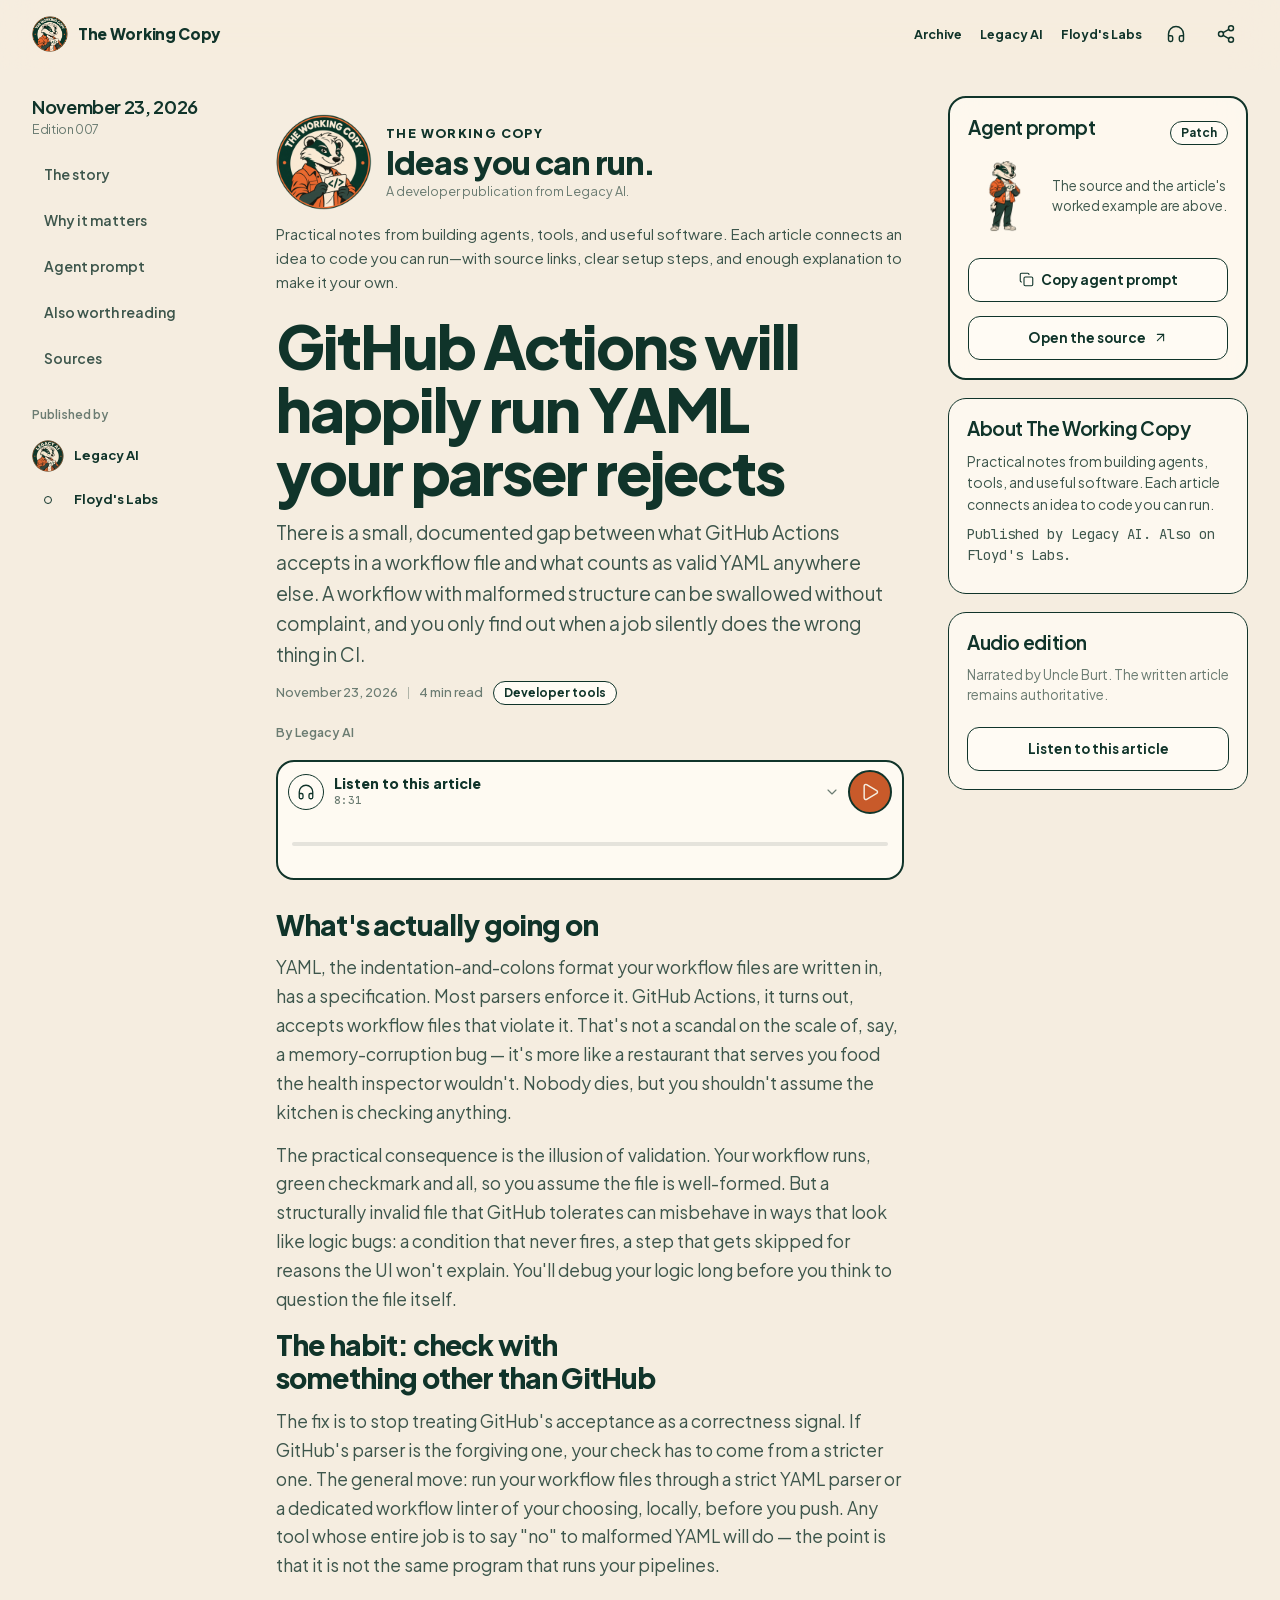
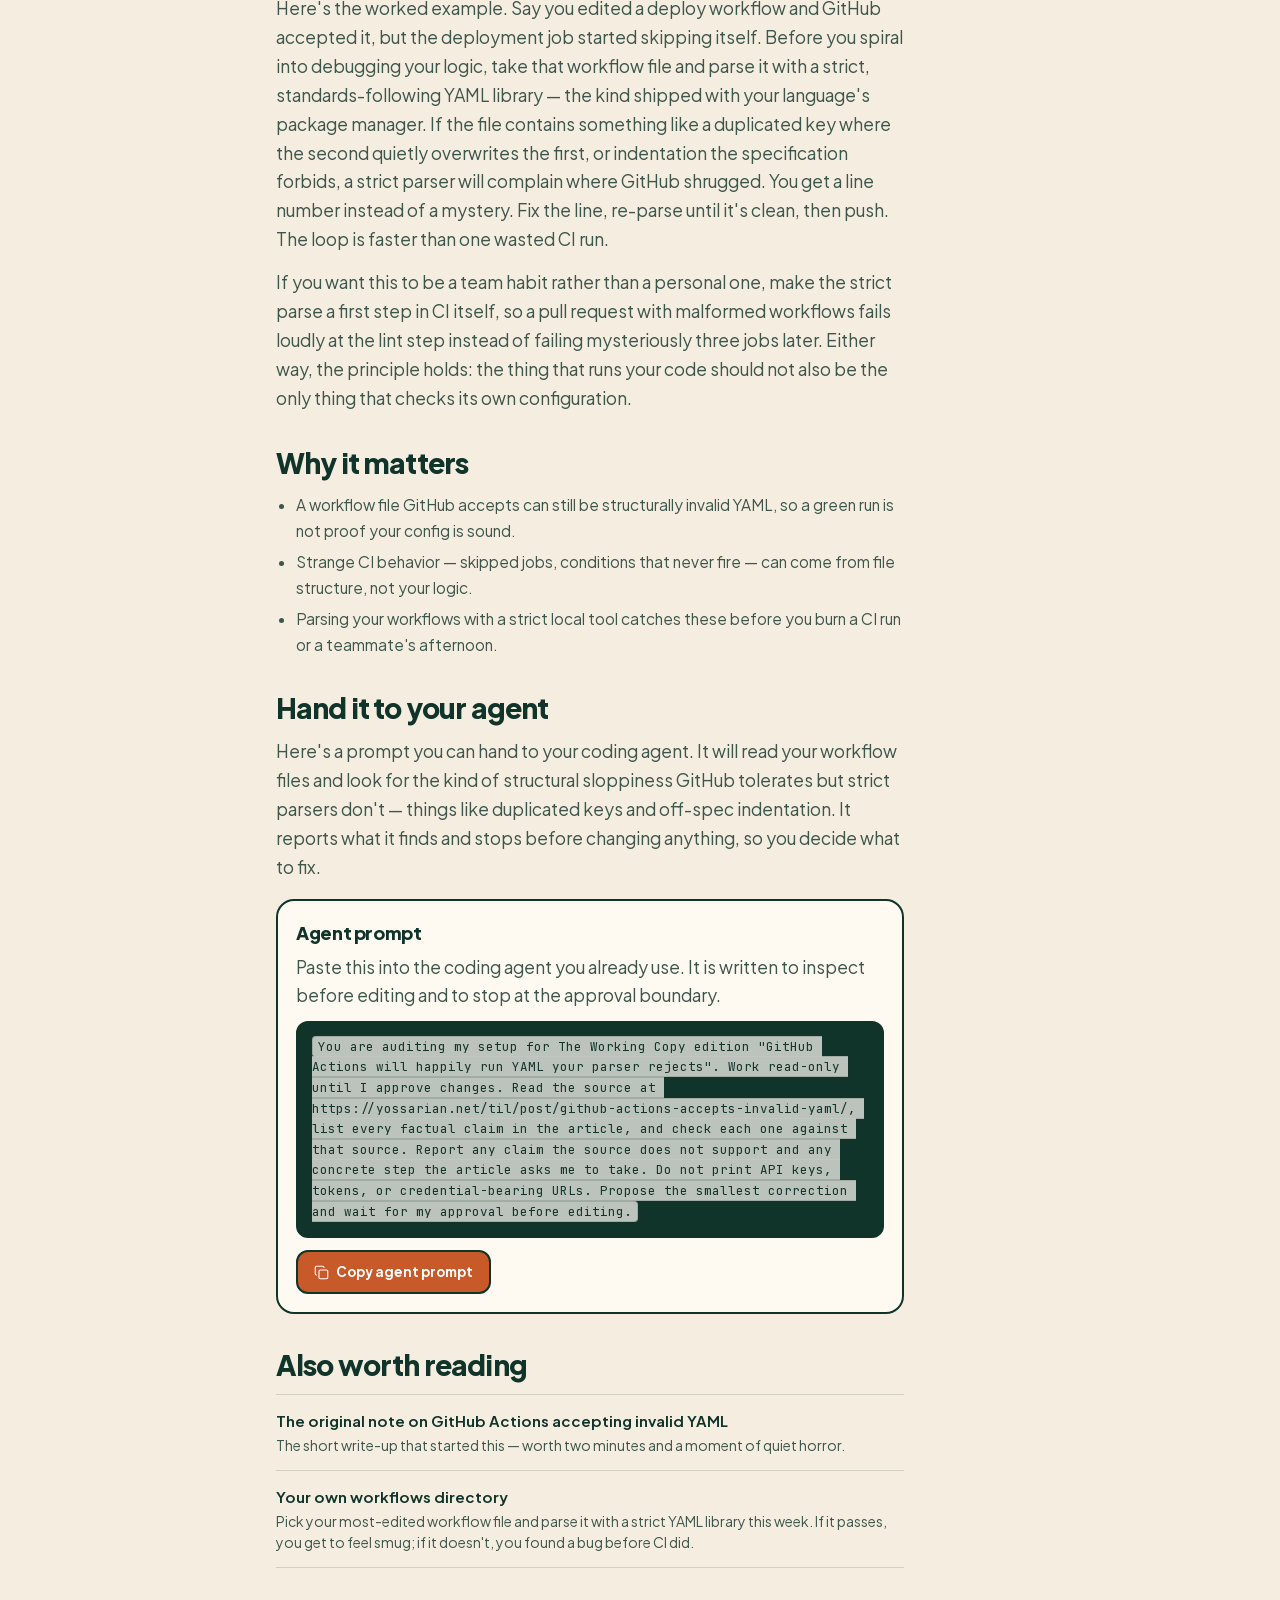
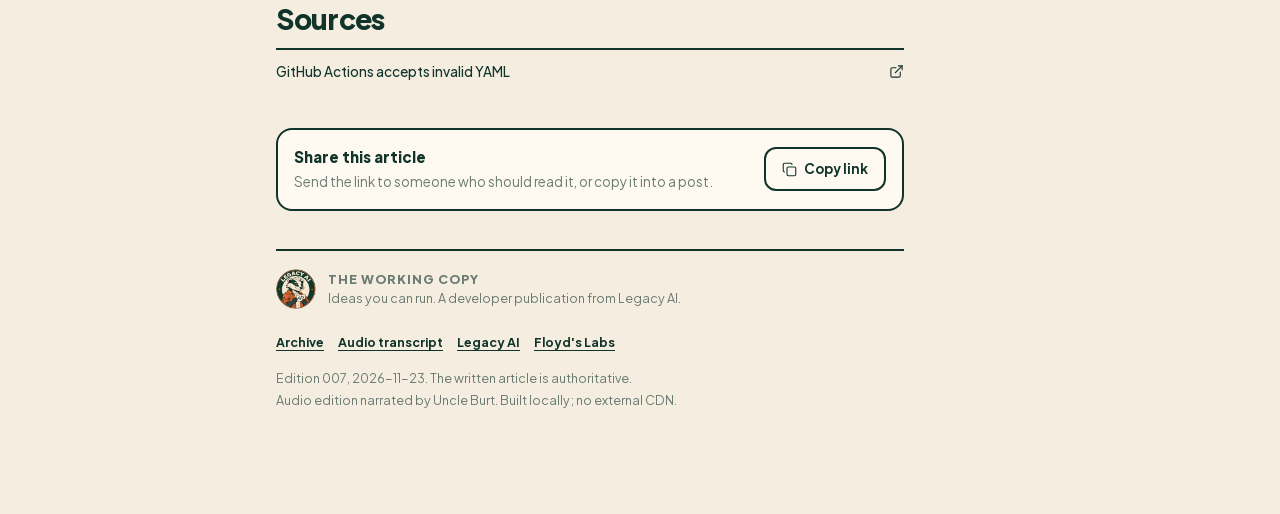
==== commit dbc95404: "Publish 2026-11-23 05:45 edition Co-Authored-By: Claude Code <noreply@anthropic.com>" ====
--- a/index.html
+++ b/index.html
@@ -4,10 +4,10 @@
 <meta charset="utf-8">
 <meta name="viewport" content="width=device-width, initial-scale=1, viewport-fit=cover">
 <meta name="theme-color" content="#F5EDE0">
-<title>RHEL runners go GA, so your CI can match what you ship — The Working Copy</title>
-<meta name="description" content="GitHub&#x27;s larger runners now offer generally available RHEL 9 and 10 images, so testing on the OS you deploy to no longer means keeping a self-hosted box alive.">
-<meta property="og:title" content="RHEL runners go GA, so your CI can match what you ship — The Working Copy">
-<meta property="og:description" content="GitHub&#x27;s larger runners now offer generally available RHEL 9 and 10 images, so testing on the OS you deploy to no longer means keeping a self-hosted box alive.">
+<title>GitHub Actions will happily run YAML your parser rejects — The Working Copy</title>
+<meta name="description" content="GitHub&#x27;s workflow parser is more forgiving than any YAML tool you have locally, which means broken workflow files can pass every check and still behave strangely.">
+<meta property="og:title" content="GitHub Actions will happily run YAML your parser rejects — The Working Copy">
+<meta property="og:description" content="GitHub&#x27;s workflow parser is more forgiving than any YAML tool you have locally, which means broken workflow files can pass every check and still behave strangely.">
 <meta property="og:type" content="article">
 
 
@@ -91,11 +91,11 @@
 <div class="shell">
   <aside class="rail" aria-label="Article navigation">
     <div class="rail-block">
-      <p class="rail-date">November 22, 2026<span>Edition 006</span></p>
+      <p class="rail-date">November 23, 2026<span>Edition 007</span></p>
       <nav class="rail-nav" aria-label="In this article">
         <a class="rail-link" href="#story">The story</a>
         <a class="rail-link" href="#why">Why it matters</a>
-        <a class="rail-link" href="#run">Run this</a>
+        
         <a class="rail-link" href="#agent">Agent prompt</a>
         <a class="rail-link" href="#watch">Also worth reading</a>
         <a class="rail-link" href="#sources">Sources</a>
@@ -120,10 +120,10 @@
     <p class="publication-intro">Practical notes from building agents, tools, and useful software. Each article connects an idea to code you can run—with source links, clear setup steps, and enough explanation to make it your own.</p>
 
     <header class="article-head">
-      <h1>RHEL runners go GA, so your CI can match what you ship</h1>
-      <p class="article-lede">Red Hat Enterprise Linux 9 and 10 images for GitHub-hosted larger runners left public preview on November 19 and are now fully supported for production workflows in GitHub Actions. If your deployment target is RHEL, your CI no longer has to guess what &quot;close enough&quot; means.</p>
+      <h1>GitHub Actions will happily run YAML your parser rejects</h1>
+      <p class="article-lede">There is a small, documented gap between what GitHub Actions accepts in a workflow file and what counts as valid YAML anywhere else. A workflow with malformed structure can be swallowed without complaint, and you only find out when a job silently does the wrong thing in CI.</p>
       <div class="meta-line">
-        <span>November 22, 2026</span>
+        <span>November 23, 2026</span>
         <span class="meta-sep" aria-hidden="true"></span>
         <span>4 min read</span>
         <span class="chip">Developer tools</span>
@@ -137,7 +137,7 @@
           <span class="listen-icon" aria-hidden="true"><svg class="icon"><use href="#i-headphones"/></svg></span>
           <span class="listen-bar-copy">
             <strong id="listen-title">Listen to this article</strong>
-            <span class="mono" data-audio-clock>8:16</span>
+            <span class="mono" data-audio-clock>8:32</span>
           </span>
           <svg class="icon listen-chevron" aria-hidden="true"><use href="#i-chevron-down"/></svg>
         </button>
@@ -154,122 +154,41 @@
           <button class="listen-control" data-audio-back aria-label="Rewind 10 seconds"><span class="mono">-10</span></button>
           <button class="listen-control" data-audio-stop aria-label="Stop audio">Stop</button>
           <button class="listen-control" data-audio-forward aria-label="Forward 10 seconds"><span class="mono">+10</span></button>
-          <a class="listen-control" href="/assets/audio/2026-11-22.0802b74763.mp3" download>Download</a>
+          <a class="listen-control" href="/assets/audio/2026-11-23.2a24e19455.mp3" download>Download</a>
         </div>
       </div>
-      <audio id="articleAudio" src="/assets/audio/2026-11-22.0802b74763.mp3" preload="metadata"></audio>
+      <audio id="articleAudio" src="/assets/audio/2026-11-23.2a24e19455.mp3" preload="metadata"></audio>
     </section>
 
     <div class="article-body">
       <section id="story">
-<h2>What actually changed</h2>
-<p>RHEL 9 and RHEL 10 images for GitHub-hosted larger runners are now generally available, after a public preview that started in June 2026 in partnership with Red Hat. &quot;Fully supported for production&quot; is the operative phrase: preview badges are where confidence goes to be quietly hedged, and this one is gone.</p>
-<p>There are two honest use cases in the announcement. Run your workflows on the same operating system you deploy to — a radical idea, apparently — or use the RHEL images as the foundation for custom images carrying your own tools, dependencies, and configurations. The catch, because there&#x27;s always one: RHEL images are available for larger runners on GitHub Team and GitHub Enterprise Cloud plans. If you&#x27;re on Free, this is a spectator sport.</p>
-<p>Getting started is refreshingly blunt: create a new Linux x64 larger runner and pick your RHEL image under partner images. And if you were already on the preview, nothing breaks — existing runners and workflows continue as-is, no migration ritual required.</p>
-<h2>Shortlist the files worth opening</h2>
-<p>The real work of adopting this isn&#x27;t creating the runner; it&#x27;s figuring out which of your workflow files deserve the edit. Most repositories accumulate workflows the way garages accumulate cables: some are load-bearing, some are vestigial, and nobody remembers which is which. A structural scan beats opening each one by hand and hoping your eyes don&#x27;t glaze over.</p>
-<p>The script accompanying this edition, find-pr-checks.py, runs against your own repository checkout: python3 find-pr-checks.py /path/to/your/repo. It walks your workflow files and prints any line that checks a pull request or runs the GitHub CLI, with file and line numbers attached. As an illustrative example, on a local one-workflow fixture the output was a single match — a gh pr view call in review.yml at line four, with a candidate count of one. To be clear, that output is an example from a small local test, not a run against your repository; your filenames, line numbers, and counts will differ, because your repository is not my fixture. Mine is a broom closet; yours is presumably a house.</p>
-<p>Why pull-request lines, when the goal is a runner-label inventory? Because they mark the workflow files where humans actually look at checks — the files whose names appear on every PR waiting for a green tick. Those are the same files you&#x27;ll be opening to inspect the runs-on labels and decide which jobs move to a RHEL image. Treat each match as a question, not a verdict: the script reads files and executes nothing from your repo, and a match is not proof a job is compatible with RHEL images. It&#x27;s a reading aid that hands you a shortlist, not a migration consultant.</p>
-<h2>What to do next</h2>
-<p>Take the scan&#x27;s shortlist, open those files, and look at the runner labels pinned there. Ask the honest question per job: does this genuinely need RHEL fidelity, or did it inherit a label from a copy-paste three maintainers ago? The ones that deploy to RHEL are your candidates.</p>
-<p>For those, create a Linux x64 larger runner and choose the RHEL image under partner images, or start from RHEL for a custom image with your tools baked in. GitHub&#x27;s docs on managing larger runners and using custom images cover the rest. One scan, one decision per job, and your CI finally resembles your production environment instead of a cousin of it.</p>
+<h2>What&#x27;s actually going on</h2>
+<p>YAML, the indentation-and-colons format your workflow files are written in, has a specification. Most parsers enforce it. GitHub Actions, it turns out, accepts workflow files that violate it. That&#x27;s not a scandal on the scale of, say, a memory-corruption bug — it&#x27;s more like a restaurant that serves you food the health inspector wouldn&#x27;t. Nobody dies, but you shouldn&#x27;t assume the kitchen is checking anything.</p>
+<p>The practical consequence is the illusion of validation. Your workflow runs, green checkmark and all, so you assume the file is well-formed. But a structurally invalid file that GitHub tolerates can misbehave in ways that look like logic bugs: a condition that never fires, a step that gets skipped for reasons the UI won&#x27;t explain. You&#x27;ll debug your logic long before you think to question the file itself.</p>
+<h2>The habit: check with something other than GitHub</h2>
+<p>The fix is to stop treating GitHub&#x27;s acceptance as a correctness signal. If GitHub&#x27;s parser is the forgiving one, your check has to come from a stricter one. The general move: run your workflow files through a strict YAML parser or a dedicated workflow linter of your choosing, locally, before you push. Any tool whose entire job is to say &quot;no&quot; to malformed YAML will do — the point is that it is not the same program that runs your pipelines.</p>
+<p>Here&#x27;s the worked example. Say you edited a deploy workflow and GitHub accepted it, but the deployment job started skipping itself. Before you spiral into debugging your logic, take that workflow file and parse it with a strict, standards-following YAML library — the kind shipped with your language&#x27;s package manager. If the file contains something like a duplicated key where the second quietly overwrites the first, or indentation the specification forbids, a strict parser will complain where GitHub shrugged. You get a line number instead of a mystery. Fix the line, re-parse until it&#x27;s clean, then push. The loop is faster than one wasted CI run.</p>
+<p>If you want this to be a team habit rather than a personal one, make the strict parse a first step in CI itself, so a pull request with malformed workflows fails loudly at the lint step instead of failing mysteriously three jobs later. Either way, the principle holds: the thing that runs your code should not also be the only thing that checks its own configuration.</p>
       </section>
 
       <section id="why">
         <h2>Why it matters</h2>
         <ul class="checklist">
-          <li>Jobs that deploy to RHEL can now test on the same OS without maintaining self-hosted runners.</li>
-          <li>Existing preview users need to change nothing — workflows keep working as-is through the GA transition.</li>
-          <li>RHEL images require larger runners on Team or Enterprise Cloud plans, so plan-tier constraints decide who gets parity.</li>
+          <li>A workflow file GitHub accepts can still be structurally invalid YAML, so a green run is not proof your config is sound.</li>
+          <li>Strange CI behavior — skipped jobs, conditions that never fire — can come from file structure, not your logic.</li>
+          <li>Parsing your workflows with a strict local tool catches these before you burn a CI run or a teammate&#x27;s afternoon.</li>
         </ul>
       </section>
 
-      <section class="run-this" id="run" aria-labelledby="run-title">
-        <div class="run-head">
-          <img class="patch" src="/assets/brand/patch-320.7f34876db4.png" srcset="/assets/brand/patch-320.7f34876db4.png 320w, /assets/brand/patch-640.ee0c24400f.png 640w" sizes="120px" alt="Patch, the Working Copy badger, holding a code card" width="120" height="120">
-          <div>
-            <h2 id="run-title">Run this</h2>
-            <p>Scan the workflow files in your own repository for lines that check a PR or a run with the GitHub CLI. Inspect the matching step before deciding whether to change it.</p>
-          </div>
-        </div>
-        <div class="run-scope"><p class="section-note">The source for this edition is the GitHub changelog post titled Red Hat Enterprise Linux runner images now generally available. It is an announcement, not a repository address. Use its project link if it names one, or run this check on your own checkout.</p></div><div class="run-scope"><h3>Or run it on your own repository</h3><pre class="output"><code>python3 find-pr-checks.py /path/to/your/repo</code></pre></div>
-        <div class="run-grid">
-          <div class="run-step run-code">
-            <h3>Copy snippet</h3>
-            <pre><code id="run-snippet">#!/usr/bin/env python3
-&quot;&quot;&quot;List workflow lines that may be polling GitHub. Local, read-only; no CLI login.&quot;&quot;&quot;
-import argparse
-import pathlib
-import re
-
-CHECK = re.compile(r&#x27;\bgh\s+(?:pr\s+(?:view|checks)|run\s+(?:view|watch))\b&#x27;)
-
-
-def main():
-    parser = argparse.ArgumentParser(description=__doc__)
-    parser.add_argument(&#x27;repository&#x27;, type=pathlib.Path)
-    root = parser.parse_args().repository.resolve(strict=True)
-    workflows = root / &#x27;.github&#x27; / &#x27;workflows&#x27;
-    hits = 0
-    for path in sorted(workflows.glob(&#x27;*&#x27;)):
-        if (path.suffix.lower() not in (&#x27;.yml&#x27;, &#x27;.yaml&#x27;) or not path.is_file() or
-                not path.resolve().is_relative_to(root) or path.stat().st_size &gt; 1_000_000):
-            continue
-        for number, line in enumerate(path.read_text(errors=&#x27;replace&#x27;).splitlines(), 1):
-            if not line.lstrip().startswith(&#x27;#&#x27;) and (match := CHECK.search(line)):
-                print(f&#x27;{path.relative_to(root)}:{number}: {match.group()}&#x27;)
-                hits += 1
-    print(f&#x27;candidate lines: {hits}&#x27;)
-
-
-if __name__ == &#x27;__main__&#x27;:
-    main()
-</code></pre>
-            <button class="btn-orange" data-copy-target="run-snippet">
-              <svg class="icon icon-sm" aria-hidden="true"><use href="#i-copy"/></svg>
-              <span>Copy snippet</span>
-            </button>
-          </div>
-          <div class="run-step">
-            <h3>Open full example</h3>
-            <p>The complete script, with the checks described above and a short explanation.</p>
-            <a class="run-link" href="/editions/2026-11-22/run/find-pr-checks.py">find-pr-checks.py<svg class="icon icon-sm" aria-hidden="true"><use href="#i-arrow-up-right"/></svg></a>
-            <p class="mono-note">Python 3.15.2 · no dependencies</p>
-          </div>
-          <div class="run-step">
-            <h3>View source</h3>
-            <p>The upstream item this edition is built on.</p>
-            <a class="run-link" href="https://github.blog/changelog/2026-11-19-red-hat-enterprise-linux-runner-images-now-generally-available">GitHub changelog<svg class="icon icon-sm" aria-hidden="true"><use href="#i-external-link"/></svg></a>
-            <a class="run-link" href="/editions/2026-11-22/run/find-pr-checks.py">View find-pr-checks.py<svg class="icon icon-sm" aria-hidden="true"><use href="#i-arrow-up-right"/></svg></a>
-          </div>
-          <div class="run-step run-result">
-            <h3>Check your result</h3>
-            <pre class="output">.github/workflows/review.yml:4: gh pr view
-candidate lines: 1</pre>
-            <p class="mono-note">Tested 2026-11-19 · Python 3.15.2 · local workflow fixture</p>
-            <p class="provenance">Example output: Output from a local one-workflow fixture; filenames, line numbers and counts will differ in your repository.</p>
-            <p class="limit">A match is a place to read, not proof of a polling loop, CLI support or preview access. This is not a security audit. No commands from the repository are executed.</p>
-            <p class="limit">This is a scope check, not a security audit.</p>
-          </div>
-        </div>
-      </section>
+
 
       <section id="agent">
         <h2>Hand it to your agent</h2>
-        <p>The agent will walk your workflow files and report lines that check a pull request or run the GitHub CLI, so you can see which workflow files are the ones humans actually watch before touching anything. It stops at reading. No edits, no execution, just a shortlist of files worth your eyes when you go hunting for runner labels.</p>
+        <p>Here&#x27;s a prompt you can hand to your coding agent. It will read your workflow files and look for the kind of structural sloppiness GitHub tolerates but strict parsers don&#x27;t — things like duplicated keys and off-spec indentation. It reports what it finds and stops before changing anything, so you decide what to fix.</p>
         <div class="agent-prompt">
           <h3>Agent prompt</h3>
           <p>Paste this into the coding agent you already use. It is written to inspect before editing and to stop at the approval boundary.</p>
-          <pre><code id="agent-prompt">You are auditing my setup for The Working Copy edition &quot;RHEL runners go GA, so your CI can match what you ship&quot;. Work read-only until I approve changes.
-
-1. Identify my operating system, editor or IDE and version, installed agent extensions, and the model provider route my agent uses.
-2. Run the check in ./find-pr-checks.py, or inline the same logic. Do not install anything.
-3. Scope: Use a local checkout of my repository. Do not clone or run the article&#x27;s topic repository unless I explicitly ask.
-4. Report the exact output, then explain which layer each finding belongs to: editor, harness, provider, edge, or toolchain.
-5. Compare the result with this source: Red Hat Enterprise Linux runner images now generally available (https://github.blog/changelog/2026-11-19-red-hat-enterprise-linux-runner-images-now-generally-available).
-6. Do not print API keys, tokens, or credential-bearing URLs. Report hosts only.
-7. If something is misconfigured, propose the smallest change. List exact files and commands, and wait for my approval before editing anything.
-8. Finish with a one-page report: current state, risk, recommended change, verification step, and what you could not verify.</code></pre>
+          <pre><code id="agent-prompt">You are auditing my setup for The Working Copy edition &quot;GitHub Actions will happily run YAML your parser rejects&quot;. Work read-only until I approve changes. Read the source at https://yossarian.net/til/post/github-actions-accepts-invalid-yaml/, list every factual claim in the article, and check each one against that source. Report any claim the source does not support and any concrete step the article asks me to take. Do not print API keys, tokens, or credential-bearing URLs. Propose the smallest correction and wait for my approval before editing.</code></pre>
           <button class="btn-orange" data-copy-target="agent-prompt">
             <svg class="icon icon-sm" aria-hidden="true"><use href="#i-copy"/></svg>
             <span>Copy agent prompt</span>
@@ -280,16 +199,15 @@
       <section id="watch">
         <h2>Also worth reading</h2>
         <ul class="watch-list">
-          <li><strong class="watch-title">Managing larger runners</strong><span class="watch-detail">GitHub&#x27;s documentation on creating and configuring larger runners, including where partner images like RHEL appear.</span></li>
-          <li><strong class="watch-title">Using custom images</strong><span class="watch-detail">How to build on a base image with your own tools and dependencies, which is the second use case the RHEL announcement points at.</span></li>
+          <li><strong class="watch-title">The original note on GitHub Actions accepting invalid YAML</strong><span class="watch-detail">The short write-up that started this — worth two minutes and a moment of quiet horror.</span></li>
+          <li><strong class="watch-title">Your own workflows directory</strong><span class="watch-detail">Pick your most-edited workflow file and parse it with a strict YAML library this week. If it passes, you get to feel smug; if it doesn&#x27;t, you found a bug before CI did.</span></li>
         </ul>
       </section>
 
       <section id="sources">
         <h2>Sources</h2>
         <ul class="source-list source-list-inline">
-          <li><a href="https://github.blog/changelog/2026-11-19-red-hat-enterprise-linux-runner-images-now-generally-available">Red Hat Enterprise Linux runner images now generally available<svg class="icon icon-sm" aria-hidden="true"><use href="#i-external-link"/></svg></a></li>
-          <li><a href="/editions/2026-11-22/run/find-pr-checks.py">The runnable example used in this article<svg class="icon icon-sm" aria-hidden="true"><use href="#i-arrow-up-right"/></svg></a></li>
+          <li><a href="https://yossarian.net/til/post/github-actions-accepts-invalid-yaml/">GitHub Actions accepts invalid YAML<svg class="icon icon-sm" aria-hidden="true"><use href="#i-external-link"/></svg></a></li>
         </ul>
       </section>
     </div>
@@ -313,28 +231,24 @@
           <p>Ideas you can run. A developer publication from Legacy AI.</p>
         </div>
       </div>
-      <p class="foot-links"><a href="/archive/">Archive</a><a href="/editions/2026-11-22/audio/2026-11-22-narration.md">Audio transcript</a><a href="https://legacyai.space">Legacy AI</a><a href="https://floydslabs.com">Floyd's Labs</a></p>
-      <p>Edition 006, 2026-11-22. The written article is authoritative.</p>
+      <p class="foot-links"><a href="/archive/">Archive</a><a href="/editions/2026-11-23/audio/2026-11-23-narration.md">Audio transcript</a><a href="https://legacyai.space">Legacy AI</a><a href="https://floydslabs.com">Floyd's Labs</a></p>
+      <p>Edition 007, 2026-11-23. The written article is authoritative.</p>
       <p>Audio edition narrated by Uncle Burt. Built locally; no external CDN.</p>
     </footer>
   </main>
 
-  <aside class="aside" aria-label="Run this and about">
+  <aside class="aside" aria-label="Agent prompt and about">
     <section class="listen-card glass">
-      <div class="listen-head"><h2>Run this</h2><span class="chip">Patch</span></div>
+      <div class="listen-head"><h2>Agent prompt</h2><span class="chip">Patch</span></div>
       <div class="aside-run">
         <img class="aside-patch" src="/assets/brand/patch-320.7f34876db4.png" alt="Patch, the Working Copy badger" width="72" height="72">
-        <p>One matching line is a place to ask a question, not a reason to rewrite a workflow.</p>
-      </div>
-      <button class="btn-orange" data-copy-target="run-snippet">
-        <svg class="icon icon-sm" aria-hidden="true"><use href="#i-copy"/></svg>
-        <span>Copy snippet</span>
-      </button>
+        <p>The source and the article&#x27;s worked example are above.</p>
+      </div>
       <button class="btn-secondary" data-copy-target="agent-prompt">
         <svg class="icon icon-sm" aria-hidden="true"><use href="#i-copy"/></svg>
         <span>Copy agent prompt</span>
       </button>
-      <a class="btn-secondary" href="/editions/2026-11-22/run/find-pr-checks.py">Open the full example<svg class="icon icon-sm" aria-hidden="true"><use href="#i-arrow-up-right"/></svg></a>
+      <a class="btn-secondary" href="https://yossarian.net/til/post/github-actions-accepts-invalid-yaml/">Open the source<svg class="icon icon-sm" aria-hidden="true"><use href="#i-arrow-up-right"/></svg></a>
     </section>
 
     <section class="about-card">
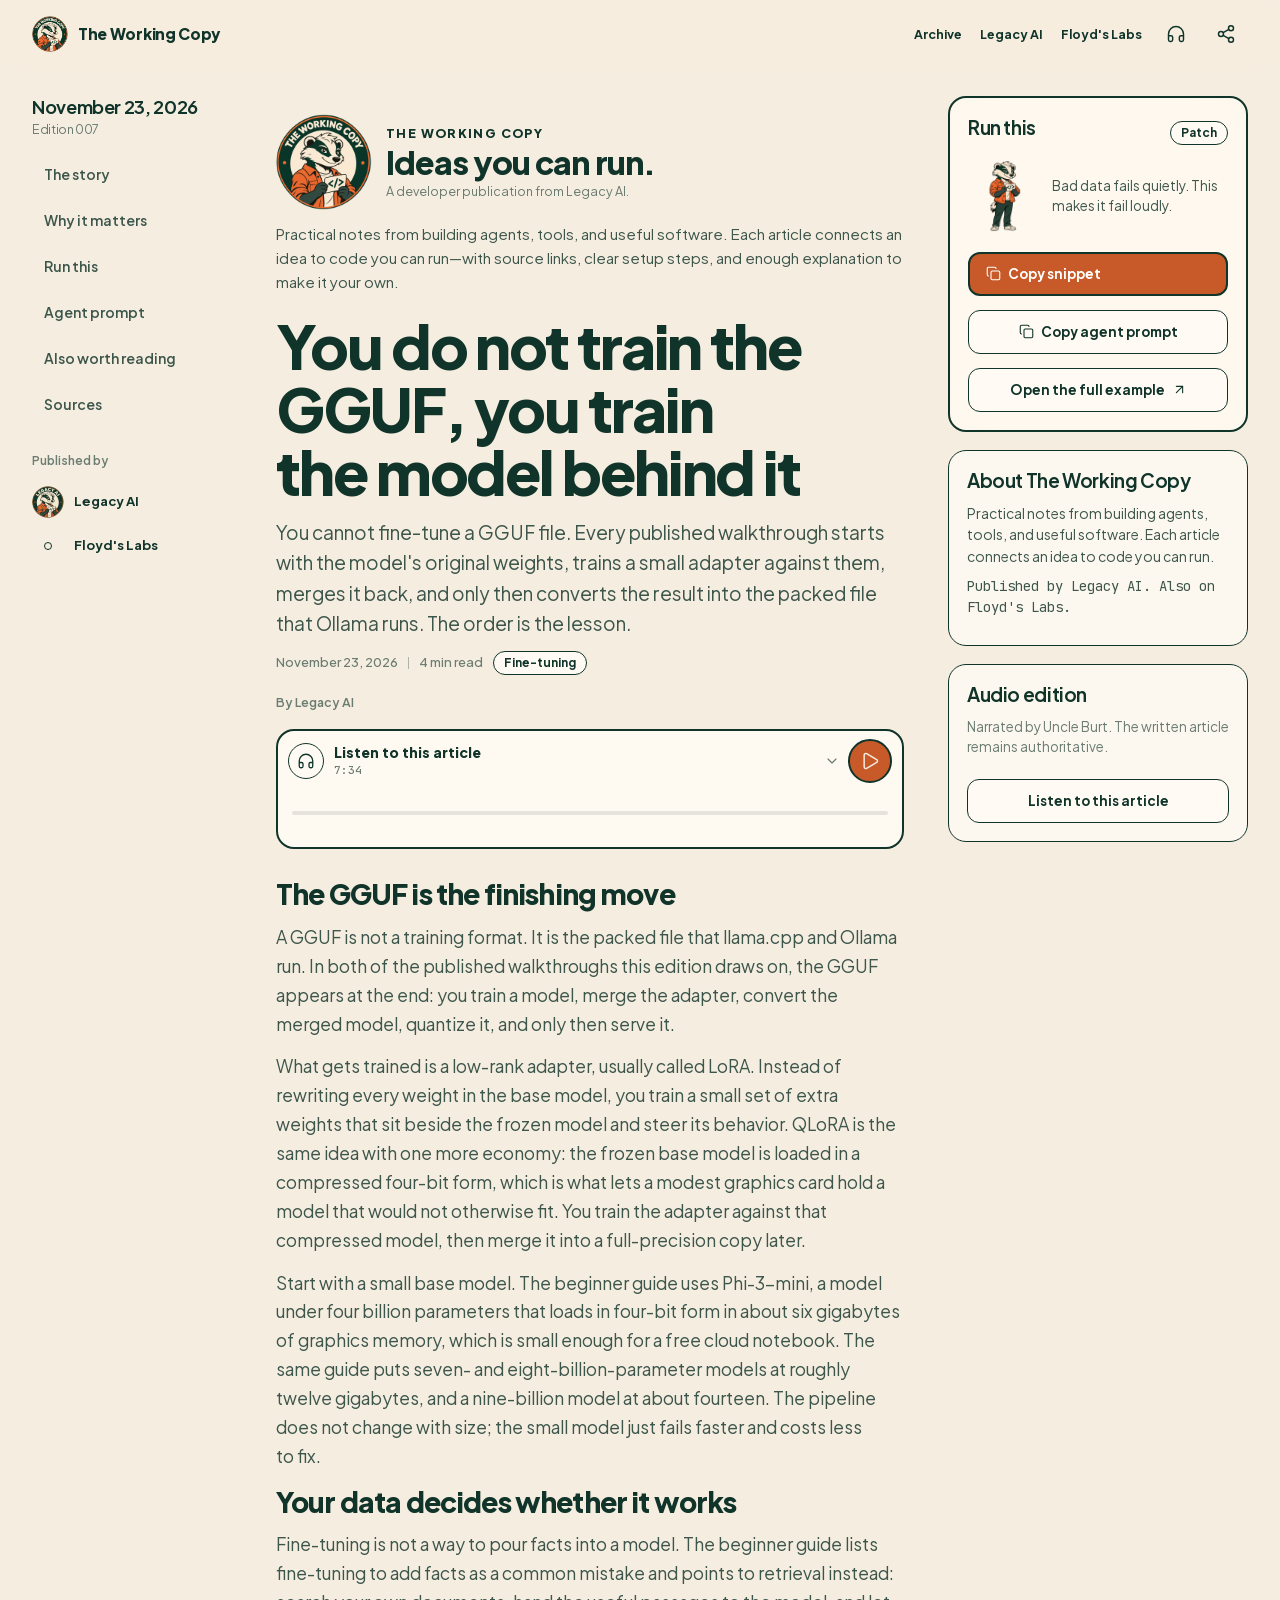
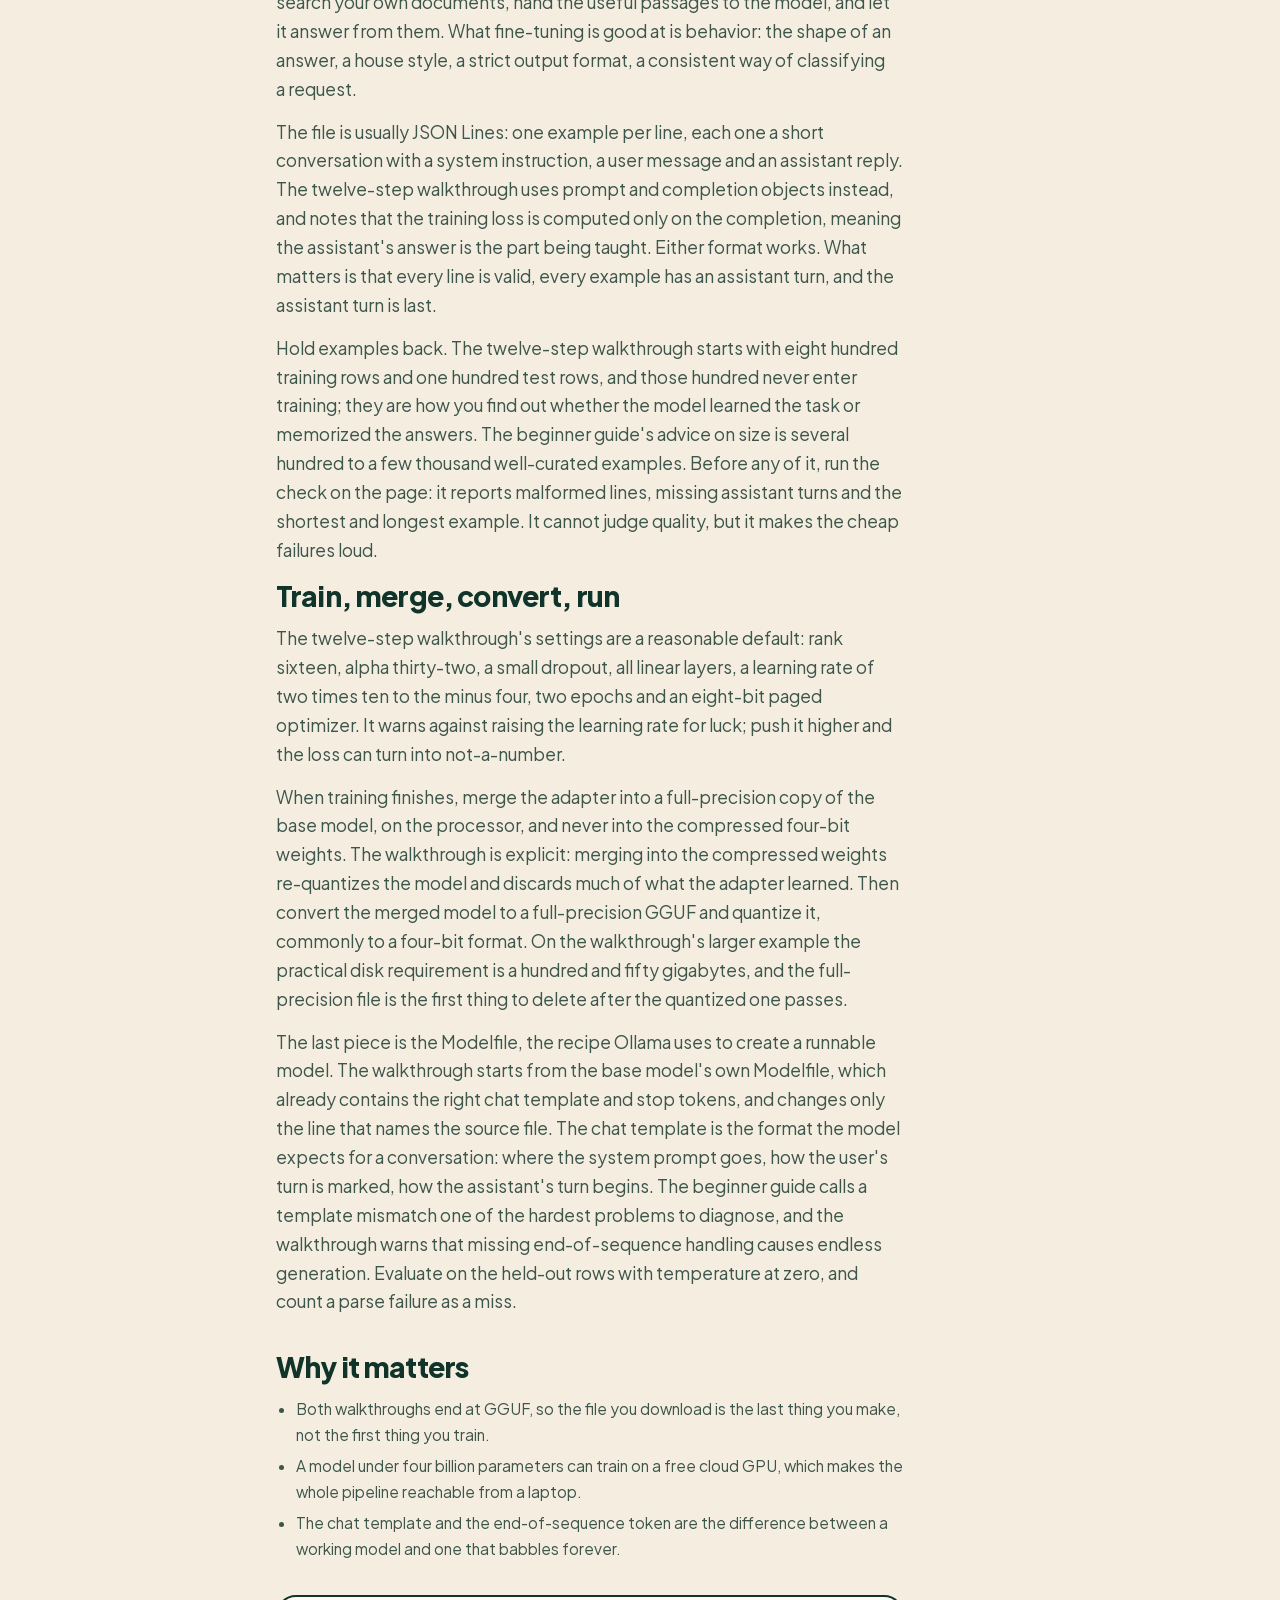
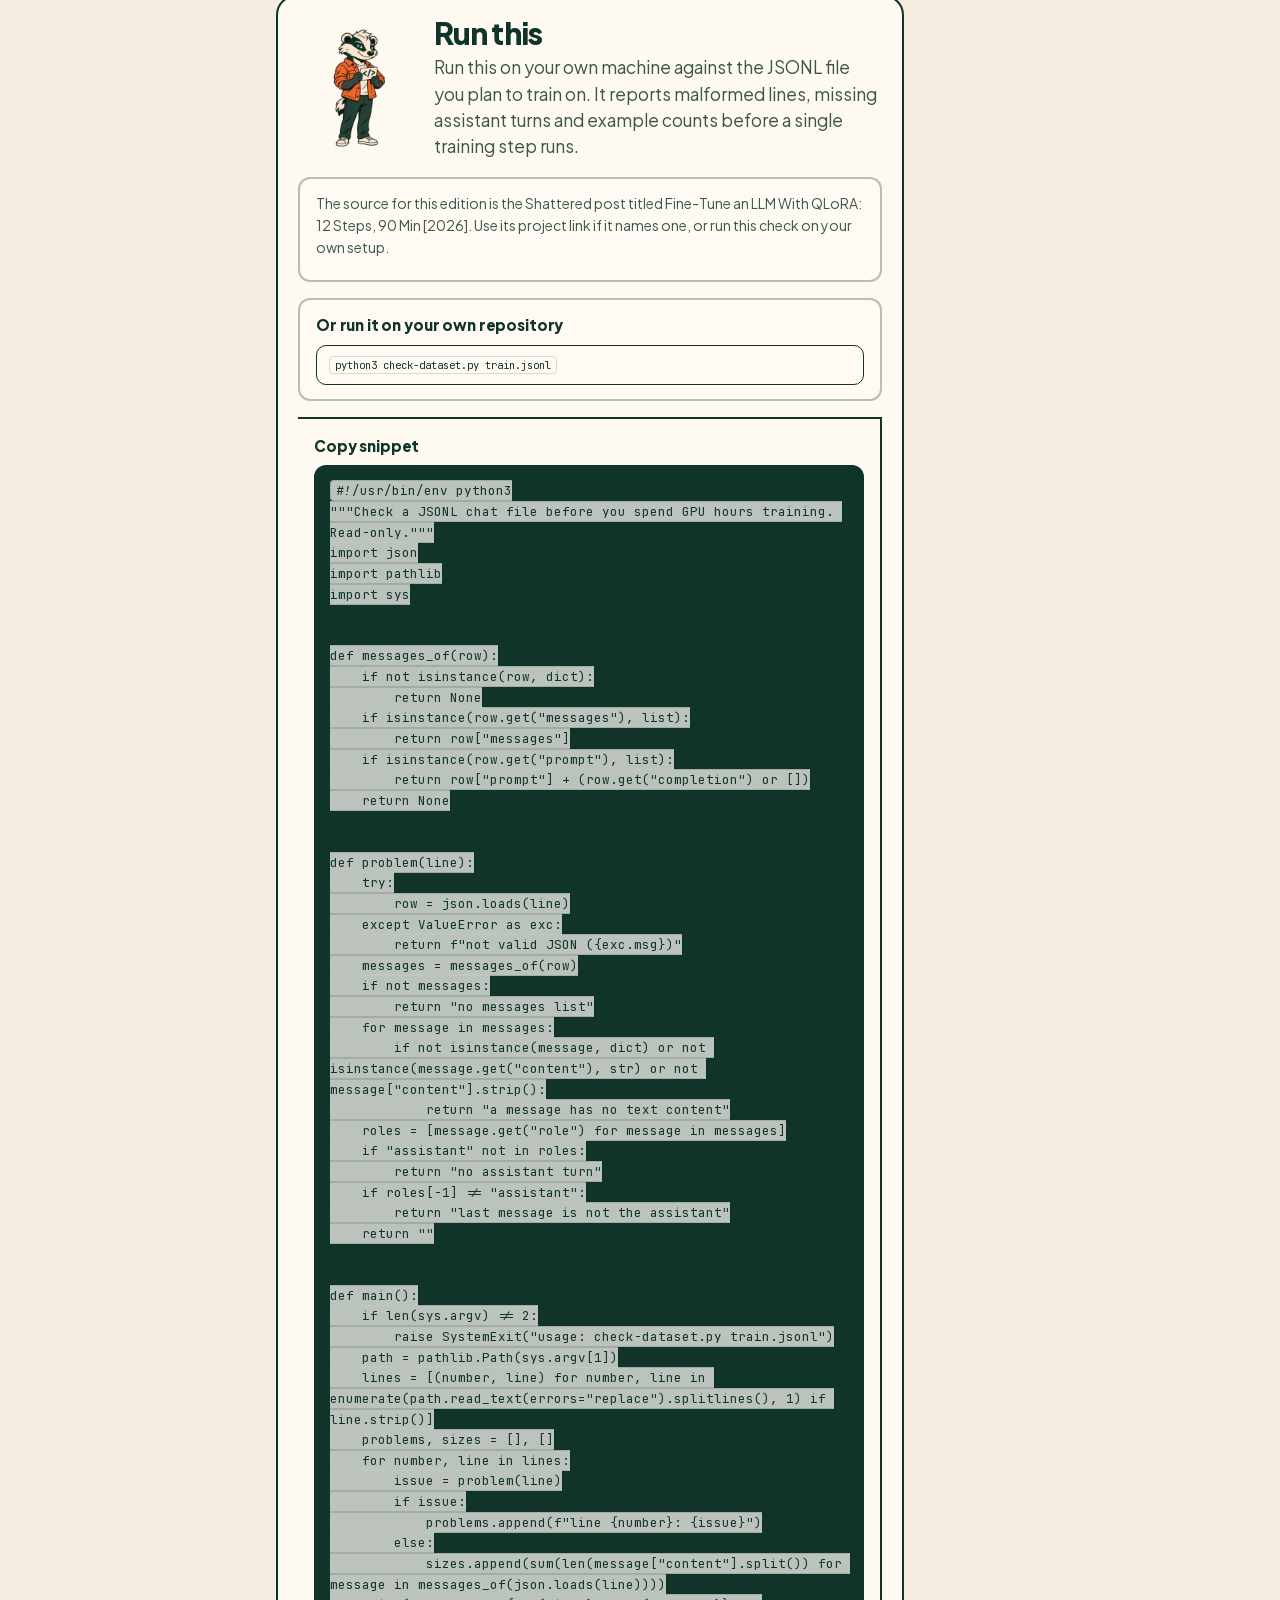
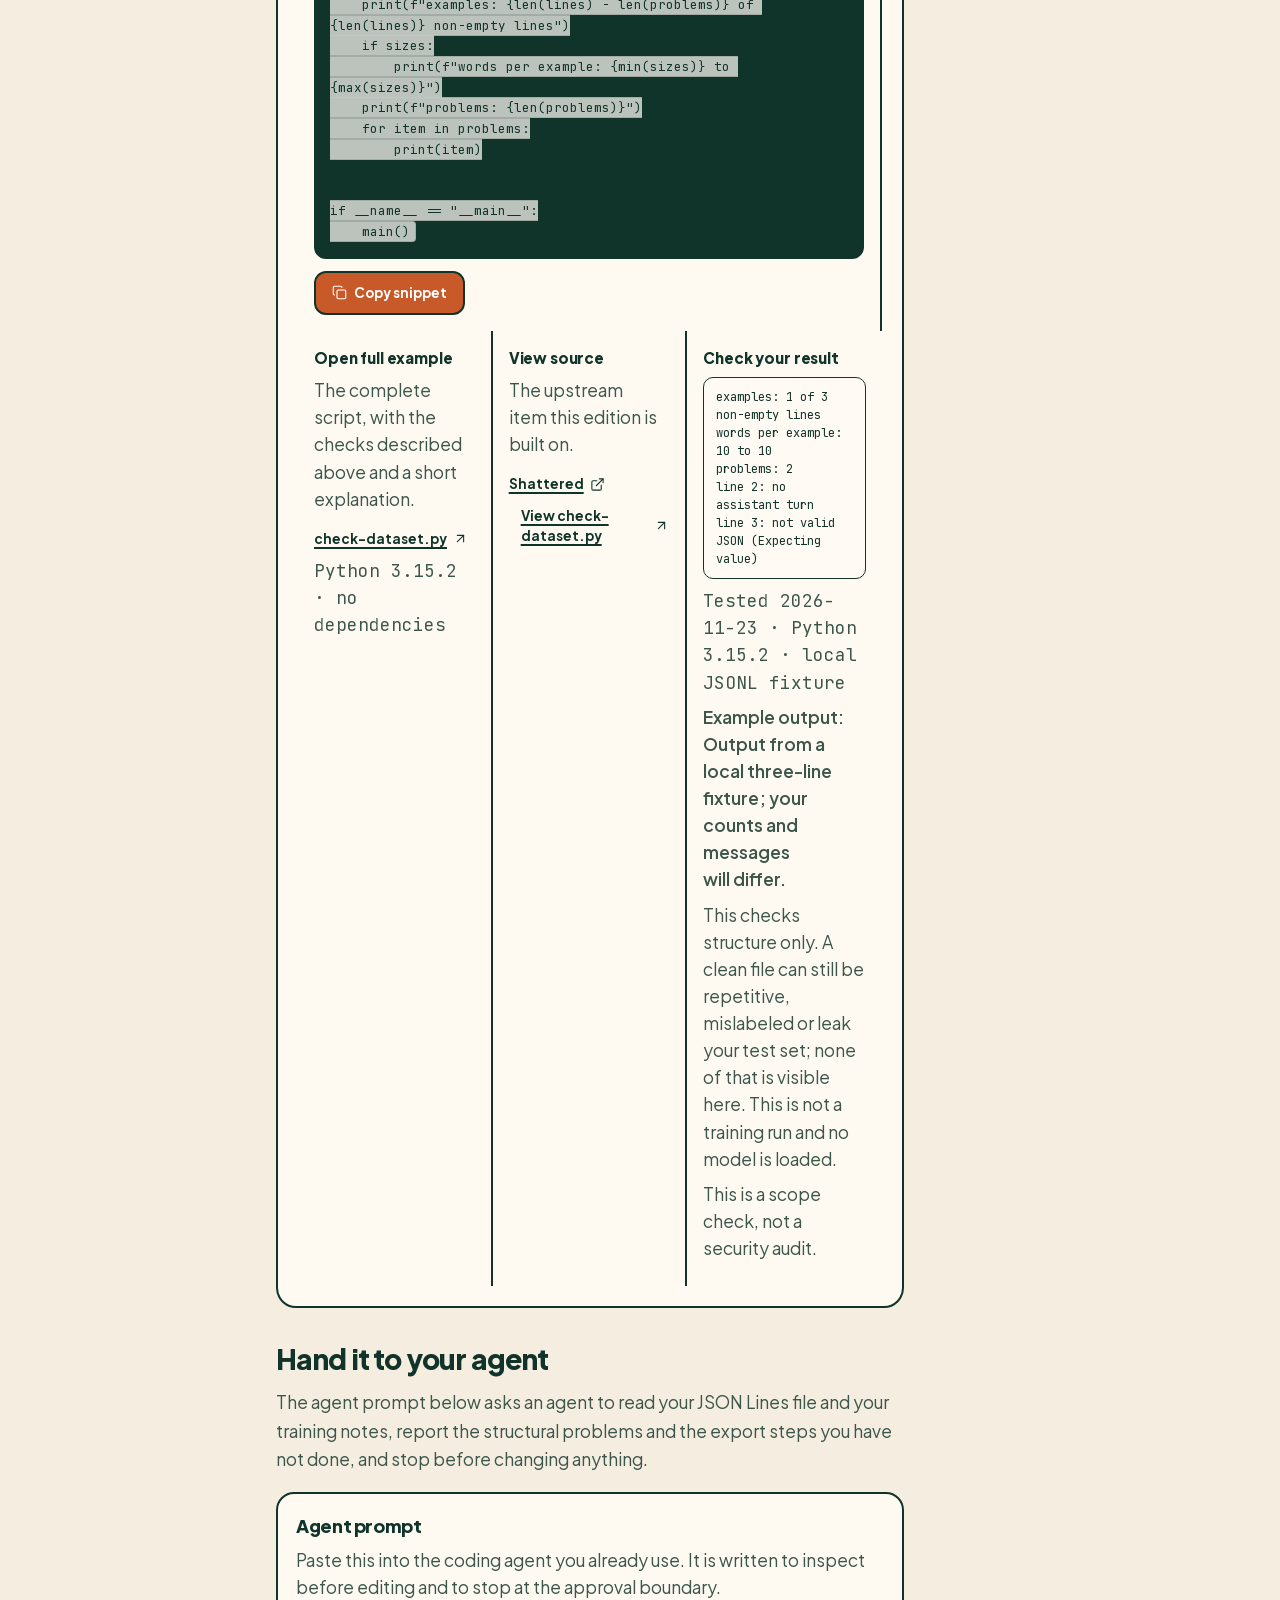
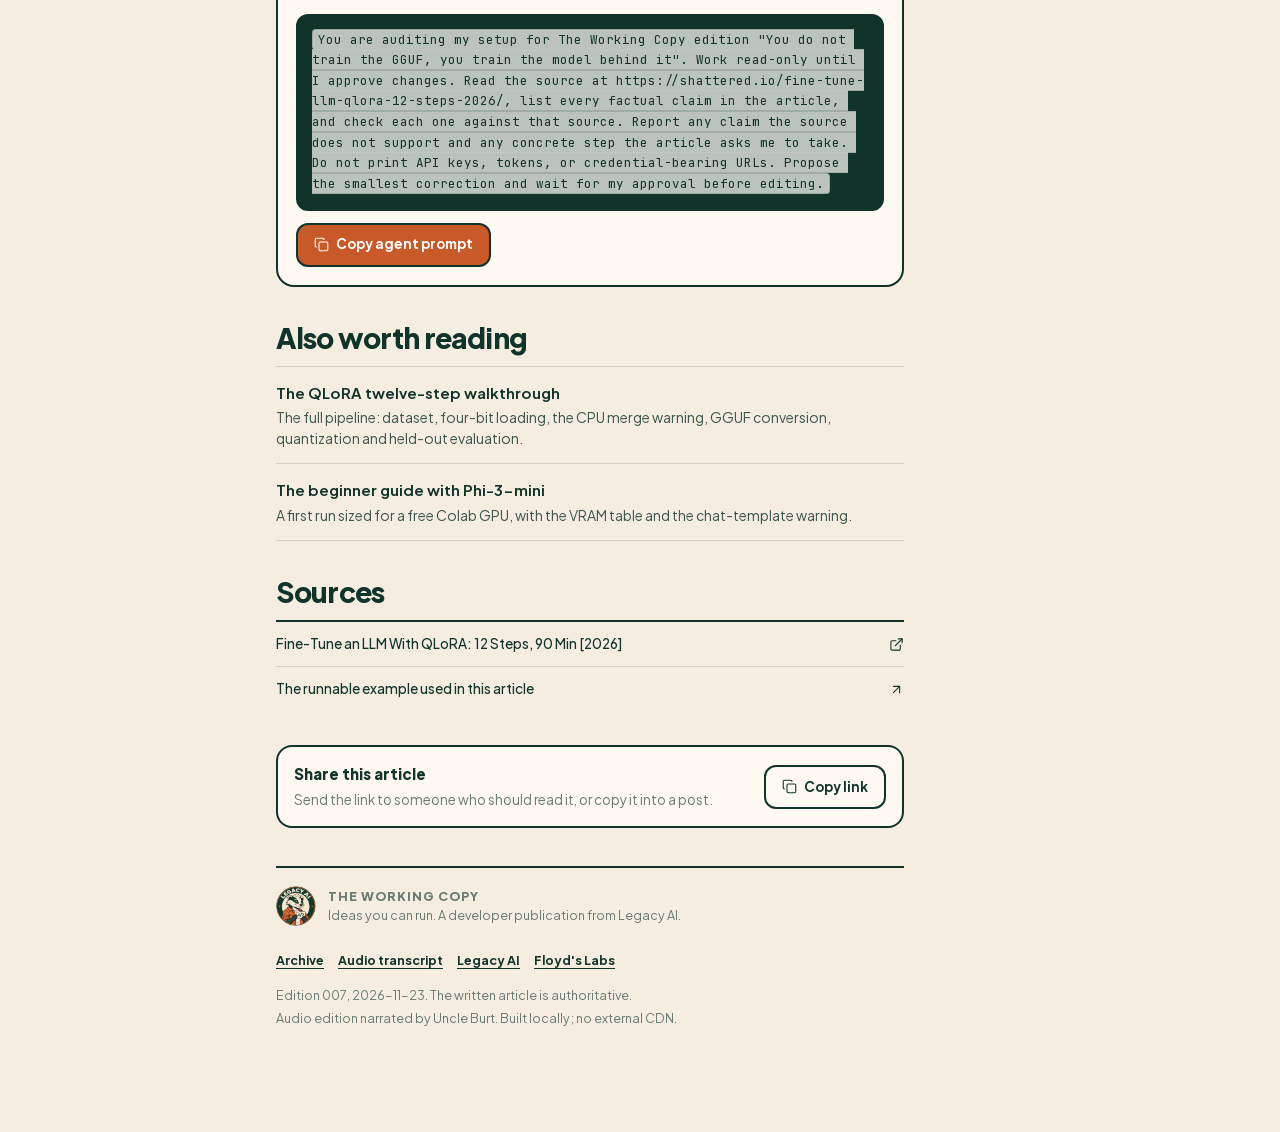
==== commit a5f8d59b: "Publish 2026-11-23 06:53 edition Co-Authored-By: Claude Code <noreply@anthropic.com>" ====
--- a/index.html
+++ b/index.html
@@ -4,10 +4,10 @@
 <meta charset="utf-8">
 <meta name="viewport" content="width=device-width, initial-scale=1, viewport-fit=cover">
 <meta name="theme-color" content="#F5EDE0">
-<title>GitHub Actions will happily run YAML your parser rejects — The Working Copy</title>
-<meta name="description" content="GitHub&#x27;s workflow parser is more forgiving than any YAML tool you have locally, which means broken workflow files can pass every check and still behave strangely.">
-<meta property="og:title" content="GitHub Actions will happily run YAML your parser rejects — The Working Copy">
-<meta property="og:description" content="GitHub&#x27;s workflow parser is more forgiving than any YAML tool you have locally, which means broken workflow files can pass every check and still behave strangely.">
+<title>You do not train the GGUF, you train the model behind it — The Working Copy</title>
+<meta name="description" content="Both published walkthroughs end at a GGUF file. The teaching is everything before that: a small base model, a clean dataset, a merged adapter and a chat template that matches.">
+<meta property="og:title" content="You do not train the GGUF, you train the model behind it — The Working Copy">
+<meta property="og:description" content="Both published walkthroughs end at a GGUF file. The teaching is everything before that: a small base model, a clean dataset, a merged adapter and a chat template that matches.">
 <meta property="og:type" content="article">
 
 
@@ -95,7 +95,7 @@
       <nav class="rail-nav" aria-label="In this article">
         <a class="rail-link" href="#story">The story</a>
         <a class="rail-link" href="#why">Why it matters</a>
-        
+        <a class="rail-link" href="#run">Run this</a>
         <a class="rail-link" href="#agent">Agent prompt</a>
         <a class="rail-link" href="#watch">Also worth reading</a>
         <a class="rail-link" href="#sources">Sources</a>
@@ -120,13 +120,13 @@
     <p class="publication-intro">Practical notes from building agents, tools, and useful software. Each article connects an idea to code you can run—with source links, clear setup steps, and enough explanation to make it your own.</p>
 
     <header class="article-head">
-      <h1>GitHub Actions will happily run YAML your parser rejects</h1>
-      <p class="article-lede">There is a small, documented gap between what GitHub Actions accepts in a workflow file and what counts as valid YAML anywhere else. A workflow with malformed structure can be swallowed without complaint, and you only find out when a job silently does the wrong thing in CI.</p>
+      <h1>You do not train the GGUF, you train the model behind it</h1>
+      <p class="article-lede">You cannot fine-tune a GGUF file. Every published walkthrough starts with the model&#x27;s original weights, trains a small adapter against them, merges it back, and only then converts the result into the packed file that Ollama runs. The order is the lesson.</p>
       <div class="meta-line">
         <span>November 23, 2026</span>
         <span class="meta-sep" aria-hidden="true"></span>
         <span>4 min read</span>
-        <span class="chip">Developer tools</span>
+        <span class="chip">Fine-tuning</span>
       </div>
       <p class="byline">By Legacy AI</p>
     </header>
@@ -137,7 +137,7 @@
           <span class="listen-icon" aria-hidden="true"><svg class="icon"><use href="#i-headphones"/></svg></span>
           <span class="listen-bar-copy">
             <strong id="listen-title">Listen to this article</strong>
-            <span class="mono" data-audio-clock>8:32</span>
+            <span class="mono" data-audio-clock>7:34</span>
           </span>
           <svg class="icon listen-chevron" aria-hidden="true"><use href="#i-chevron-down"/></svg>
         </button>
@@ -154,41 +154,147 @@
           <button class="listen-control" data-audio-back aria-label="Rewind 10 seconds"><span class="mono">-10</span></button>
           <button class="listen-control" data-audio-stop aria-label="Stop audio">Stop</button>
           <button class="listen-control" data-audio-forward aria-label="Forward 10 seconds"><span class="mono">+10</span></button>
-          <a class="listen-control" href="/assets/audio/2026-11-23.2a24e19455.mp3" download>Download</a>
-        </div>
-      </div>
-      <audio id="articleAudio" src="/assets/audio/2026-11-23.2a24e19455.mp3" preload="metadata"></audio>
+          <a class="listen-control" href="/assets/audio/2026-11-23.a484a1c8c2.mp3" download>Download</a>
+        </div>
+      </div>
+      <audio id="articleAudio" src="/assets/audio/2026-11-23.a484a1c8c2.mp3" preload="metadata"></audio>
     </section>
 
     <div class="article-body">
       <section id="story">
-<h2>What&#x27;s actually going on</h2>
-<p>YAML, the indentation-and-colons format your workflow files are written in, has a specification. Most parsers enforce it. GitHub Actions, it turns out, accepts workflow files that violate it. That&#x27;s not a scandal on the scale of, say, a memory-corruption bug — it&#x27;s more like a restaurant that serves you food the health inspector wouldn&#x27;t. Nobody dies, but you shouldn&#x27;t assume the kitchen is checking anything.</p>
-<p>The practical consequence is the illusion of validation. Your workflow runs, green checkmark and all, so you assume the file is well-formed. But a structurally invalid file that GitHub tolerates can misbehave in ways that look like logic bugs: a condition that never fires, a step that gets skipped for reasons the UI won&#x27;t explain. You&#x27;ll debug your logic long before you think to question the file itself.</p>
-<h2>The habit: check with something other than GitHub</h2>
-<p>The fix is to stop treating GitHub&#x27;s acceptance as a correctness signal. If GitHub&#x27;s parser is the forgiving one, your check has to come from a stricter one. The general move: run your workflow files through a strict YAML parser or a dedicated workflow linter of your choosing, locally, before you push. Any tool whose entire job is to say &quot;no&quot; to malformed YAML will do — the point is that it is not the same program that runs your pipelines.</p>
-<p>Here&#x27;s the worked example. Say you edited a deploy workflow and GitHub accepted it, but the deployment job started skipping itself. Before you spiral into debugging your logic, take that workflow file and parse it with a strict, standards-following YAML library — the kind shipped with your language&#x27;s package manager. If the file contains something like a duplicated key where the second quietly overwrites the first, or indentation the specification forbids, a strict parser will complain where GitHub shrugged. You get a line number instead of a mystery. Fix the line, re-parse until it&#x27;s clean, then push. The loop is faster than one wasted CI run.</p>
-<p>If you want this to be a team habit rather than a personal one, make the strict parse a first step in CI itself, so a pull request with malformed workflows fails loudly at the lint step instead of failing mysteriously three jobs later. Either way, the principle holds: the thing that runs your code should not also be the only thing that checks its own configuration.</p>
+<h2>The GGUF is the finishing move</h2>
+<p>A GGUF is not a training format. It is the packed file that llama.cpp and Ollama run. In both of the published walkthroughs this edition draws on, the GGUF appears at the end: you train a model, merge the adapter, convert the merged model, quantize it, and only then serve it.</p>
+<p>What gets trained is a low-rank adapter, usually called LoRA. Instead of rewriting every weight in the base model, you train a small set of extra weights that sit beside the frozen model and steer its behavior. QLoRA is the same idea with one more economy: the frozen base model is loaded in a compressed four-bit form, which is what lets a modest graphics card hold a model that would not otherwise fit. You train the adapter against that compressed model, then merge it into a full-precision copy later.</p>
+<p>Start with a small base model. The beginner guide uses Phi-3-mini, a model under four billion parameters that loads in four-bit form in about six gigabytes of graphics memory, which is small enough for a free cloud notebook. The same guide puts seven- and eight-billion-parameter models at roughly twelve gigabytes, and a nine-billion model at about fourteen. The pipeline does not change with size; the small model just fails faster and costs less to fix.</p>
+<h2>Your data decides whether it works</h2>
+<p>Fine-tuning is not a way to pour facts into a model. The beginner guide lists fine-tuning to add facts as a common mistake and points to retrieval instead: search your own documents, hand the useful passages to the model, and let it answer from them. What fine-tuning is good at is behavior: the shape of an answer, a house style, a strict output format, a consistent way of classifying a request.</p>
+<p>The file is usually JSON Lines: one example per line, each one a short conversation with a system instruction, a user message and an assistant reply. The twelve-step walkthrough uses prompt and completion objects instead, and notes that the training loss is computed only on the completion, meaning the assistant&#x27;s answer is the part being taught. Either format works. What matters is that every line is valid, every example has an assistant turn, and the assistant turn is last.</p>
+<p>Hold examples back. The twelve-step walkthrough starts with eight hundred training rows and one hundred test rows, and those hundred never enter training; they are how you find out whether the model learned the task or memorized the answers. The beginner guide&#x27;s advice on size is several hundred to a few thousand well-curated examples. Before any of it, run the check on the page: it reports malformed lines, missing assistant turns and the shortest and longest example. It cannot judge quality, but it makes the cheap failures loud.</p>
+<h2>Train, merge, convert, run</h2>
+<p>The twelve-step walkthrough&#x27;s settings are a reasonable default: rank sixteen, alpha thirty-two, a small dropout, all linear layers, a learning rate of two times ten to the minus four, two epochs and an eight-bit paged optimizer. It warns against raising the learning rate for luck; push it higher and the loss can turn into not-a-number.</p>
+<p>When training finishes, merge the adapter into a full-precision copy of the base model, on the processor, and never into the compressed four-bit weights. The walkthrough is explicit: merging into the compressed weights re-quantizes the model and discards much of what the adapter learned. Then convert the merged model to a full-precision GGUF and quantize it, commonly to a four-bit format. On the walkthrough&#x27;s larger example the practical disk requirement is a hundred and fifty gigabytes, and the full-precision file is the first thing to delete after the quantized one passes.</p>
+<p>The last piece is the Modelfile, the recipe Ollama uses to create a runnable model. The walkthrough starts from the base model&#x27;s own Modelfile, which already contains the right chat template and stop tokens, and changes only the line that names the source file. The chat template is the format the model expects for a conversation: where the system prompt goes, how the user&#x27;s turn is marked, how the assistant&#x27;s turn begins. The beginner guide calls a template mismatch one of the hardest problems to diagnose, and the walkthrough warns that missing end-of-sequence handling causes endless generation. Evaluate on the held-out rows with temperature at zero, and count a parse failure as a miss.</p>
       </section>
 
       <section id="why">
         <h2>Why it matters</h2>
         <ul class="checklist">
-          <li>A workflow file GitHub accepts can still be structurally invalid YAML, so a green run is not proof your config is sound.</li>
-          <li>Strange CI behavior — skipped jobs, conditions that never fire — can come from file structure, not your logic.</li>
-          <li>Parsing your workflows with a strict local tool catches these before you burn a CI run or a teammate&#x27;s afternoon.</li>
+          <li>Both walkthroughs end at GGUF, so the file you download is the last thing you make, not the first thing you train.</li>
+          <li>A model under four billion parameters can train on a free cloud GPU, which makes the whole pipeline reachable from a laptop.</li>
+          <li>The chat template and the end-of-sequence token are the difference between a working model and one that babbles forever.</li>
         </ul>
       </section>
 
-
+      <section class="run-this" id="run" aria-labelledby="run-title">
+        <div class="run-head">
+          <img class="patch" src="/assets/brand/patch-320.7f34876db4.png" srcset="/assets/brand/patch-320.7f34876db4.png 320w, /assets/brand/patch-640.ee0c24400f.png 640w" sizes="120px" alt="Patch, the Working Copy badger, holding a code card" width="120" height="120">
+          <div>
+            <h2 id="run-title">Run this</h2>
+            <p>Run this on your own machine against the JSONL file you plan to train on. It reports malformed lines, missing assistant turns and example counts before a single training step runs.</p>
+          </div>
+        </div>
+        <div class="run-scope"><p class="section-note">The source for this edition is the Shattered post titled Fine-Tune an LLM With QLoRA: 12 Steps, 90 Min [2026]. Use its project link if it names one, or run this check on your own setup.</p></div><div class="run-scope"><h3>Or run it on your own repository</h3><pre class="output"><code>python3 check-dataset.py train.jsonl</code></pre></div>
+        <div class="run-grid">
+          <div class="run-step run-code">
+            <h3>Copy snippet</h3>
+            <pre><code id="run-snippet">#!/usr/bin/env python3
+&quot;&quot;&quot;Check a JSONL chat file before you spend GPU hours training. Read-only.&quot;&quot;&quot;
+import json
+import pathlib
+import sys
+
+
+def messages_of(row):
+    if not isinstance(row, dict):
+        return None
+    if isinstance(row.get(&quot;messages&quot;), list):
+        return row[&quot;messages&quot;]
+    if isinstance(row.get(&quot;prompt&quot;), list):
+        return row[&quot;prompt&quot;] + (row.get(&quot;completion&quot;) or [])
+    return None
+
+
+def problem(line):
+    try:
+        row = json.loads(line)
+    except ValueError as exc:
+        return f&quot;not valid JSON ({exc.msg})&quot;
+    messages = messages_of(row)
+    if not messages:
+        return &quot;no messages list&quot;
+    for message in messages:
+        if not isinstance(message, dict) or not isinstance(message.get(&quot;content&quot;), str) or not message[&quot;content&quot;].strip():
+            return &quot;a message has no text content&quot;
+    roles = [message.get(&quot;role&quot;) for message in messages]
+    if &quot;assistant&quot; not in roles:
+        return &quot;no assistant turn&quot;
+    if roles[-1] != &quot;assistant&quot;:
+        return &quot;last message is not the assistant&quot;
+    return &quot;&quot;
+
+
+def main():
+    if len(sys.argv) != 2:
+        raise SystemExit(&quot;usage: check-dataset.py train.jsonl&quot;)
+    path = pathlib.Path(sys.argv[1])
+    lines = [(number, line) for number, line in enumerate(path.read_text(errors=&quot;replace&quot;).splitlines(), 1) if line.strip()]
+    problems, sizes = [], []
+    for number, line in lines:
+        issue = problem(line)
+        if issue:
+            problems.append(f&quot;line {number}: {issue}&quot;)
+        else:
+            sizes.append(sum(len(message[&quot;content&quot;].split()) for message in messages_of(json.loads(line))))
+    print(f&quot;examples: {len(lines) - len(problems)} of {len(lines)} non-empty lines&quot;)
+    if sizes:
+        print(f&quot;words per example: {min(sizes)} to {max(sizes)}&quot;)
+    print(f&quot;problems: {len(problems)}&quot;)
+    for item in problems:
+        print(item)
+
+
+if __name__ == &quot;__main__&quot;:
+    main()
+</code></pre>
+            <button class="btn-orange" data-copy-target="run-snippet">
+              <svg class="icon icon-sm" aria-hidden="true"><use href="#i-copy"/></svg>
+              <span>Copy snippet</span>
+            </button>
+          </div>
+          <div class="run-step">
+            <h3>Open full example</h3>
+            <p>The complete script, with the checks described above and a short explanation.</p>
+            <a class="run-link" href="/editions/2026-11-23/run/check-dataset.py">check-dataset.py<svg class="icon icon-sm" aria-hidden="true"><use href="#i-arrow-up-right"/></svg></a>
+            <p class="mono-note">Python 3.15.2 · no dependencies</p>
+          </div>
+          <div class="run-step">
+            <h3>View source</h3>
+            <p>The upstream item this edition is built on.</p>
+            <a class="run-link" href="https://shattered.io/fine-tune-llm-qlora-12-steps-2026/">Shattered<svg class="icon icon-sm" aria-hidden="true"><use href="#i-external-link"/></svg></a>
+            <a class="run-link" href="/editions/2026-11-23/run/check-dataset.py">View check-dataset.py<svg class="icon icon-sm" aria-hidden="true"><use href="#i-arrow-up-right"/></svg></a>
+          </div>
+          <div class="run-step run-result">
+            <h3>Check your result</h3>
+            <pre class="output">examples: 1 of 3 non-empty lines
+words per example: 10 to 10
+problems: 2
+line 2: no assistant turn
+line 3: not valid JSON (Expecting value)</pre>
+            <p class="mono-note">Tested 2026-11-23 · Python 3.15.2 · local JSONL fixture</p>
+            <p class="provenance">Example output: Output from a local three-line fixture; your counts and messages will differ.</p>
+            <p class="limit">This checks structure only. A clean file can still be repetitive, mislabeled or leak your test set; none of that is visible here. This is not a training run and no model is loaded.</p>
+            <p class="limit">This is a scope check, not a security audit.</p>
+          </div>
+        </div>
+      </section>
 
       <section id="agent">
         <h2>Hand it to your agent</h2>
-        <p>Here&#x27;s a prompt you can hand to your coding agent. It will read your workflow files and look for the kind of structural sloppiness GitHub tolerates but strict parsers don&#x27;t — things like duplicated keys and off-spec indentation. It reports what it finds and stops before changing anything, so you decide what to fix.</p>
+        <p>The agent prompt below asks an agent to read your JSON Lines file and your training notes, report the structural problems and the export steps you have not done, and stop before changing anything.</p>
         <div class="agent-prompt">
           <h3>Agent prompt</h3>
           <p>Paste this into the coding agent you already use. It is written to inspect before editing and to stop at the approval boundary.</p>
-          <pre><code id="agent-prompt">You are auditing my setup for The Working Copy edition &quot;GitHub Actions will happily run YAML your parser rejects&quot;. Work read-only until I approve changes. Read the source at https://yossarian.net/til/post/github-actions-accepts-invalid-yaml/, list every factual claim in the article, and check each one against that source. Report any claim the source does not support and any concrete step the article asks me to take. Do not print API keys, tokens, or credential-bearing URLs. Propose the smallest correction and wait for my approval before editing.</code></pre>
+          <pre><code id="agent-prompt">You are auditing my setup for The Working Copy edition &quot;You do not train the GGUF, you train the model behind it&quot;. Work read-only until I approve changes. Read the source at https://shattered.io/fine-tune-llm-qlora-12-steps-2026/, list every factual claim in the article, and check each one against that source. Report any claim the source does not support and any concrete step the article asks me to take. Do not print API keys, tokens, or credential-bearing URLs. Propose the smallest correction and wait for my approval before editing.</code></pre>
           <button class="btn-orange" data-copy-target="agent-prompt">
             <svg class="icon icon-sm" aria-hidden="true"><use href="#i-copy"/></svg>
             <span>Copy agent prompt</span>
@@ -199,15 +305,16 @@
       <section id="watch">
         <h2>Also worth reading</h2>
         <ul class="watch-list">
-          <li><strong class="watch-title">The original note on GitHub Actions accepting invalid YAML</strong><span class="watch-detail">The short write-up that started this — worth two minutes and a moment of quiet horror.</span></li>
-          <li><strong class="watch-title">Your own workflows directory</strong><span class="watch-detail">Pick your most-edited workflow file and parse it with a strict YAML library this week. If it passes, you get to feel smug; if it doesn&#x27;t, you found a bug before CI did.</span></li>
+          <li><strong class="watch-title">The QLoRA twelve-step walkthrough</strong><span class="watch-detail">The full pipeline: dataset, four-bit loading, the CPU merge warning, GGUF conversion, quantization and held-out evaluation.</span></li>
+          <li><strong class="watch-title">The beginner guide with Phi-3-mini</strong><span class="watch-detail">A first run sized for a free Colab GPU, with the VRAM table and the chat-template warning.</span></li>
         </ul>
       </section>
 
       <section id="sources">
         <h2>Sources</h2>
         <ul class="source-list source-list-inline">
-          <li><a href="https://yossarian.net/til/post/github-actions-accepts-invalid-yaml/">GitHub Actions accepts invalid YAML<svg class="icon icon-sm" aria-hidden="true"><use href="#i-external-link"/></svg></a></li>
+          <li><a href="https://shattered.io/fine-tune-llm-qlora-12-steps-2026/">Fine-Tune an LLM With QLoRA: 12 Steps, 90 Min [2026]<svg class="icon icon-sm" aria-hidden="true"><use href="#i-external-link"/></svg></a></li>
+          <li><a href="/editions/2026-11-23/run/check-dataset.py">The runnable example used in this article<svg class="icon icon-sm" aria-hidden="true"><use href="#i-arrow-up-right"/></svg></a></li>
         </ul>
       </section>
     </div>
@@ -237,18 +344,22 @@
     </footer>
   </main>
 
-  <aside class="aside" aria-label="Agent prompt and about">
+  <aside class="aside" aria-label="Run this and about">
     <section class="listen-card glass">
-      <div class="listen-head"><h2>Agent prompt</h2><span class="chip">Patch</span></div>
+      <div class="listen-head"><h2>Run this</h2><span class="chip">Patch</span></div>
       <div class="aside-run">
         <img class="aside-patch" src="/assets/brand/patch-320.7f34876db4.png" alt="Patch, the Working Copy badger" width="72" height="72">
-        <p>The source and the article&#x27;s worked example are above.</p>
-      </div>
+        <p>Bad data fails quietly. This makes it fail loudly.</p>
+      </div>
+      <button class="btn-orange" data-copy-target="run-snippet">
+        <svg class="icon icon-sm" aria-hidden="true"><use href="#i-copy"/></svg>
+        <span>Copy snippet</span>
+      </button>
       <button class="btn-secondary" data-copy-target="agent-prompt">
         <svg class="icon icon-sm" aria-hidden="true"><use href="#i-copy"/></svg>
         <span>Copy agent prompt</span>
       </button>
-      <a class="btn-secondary" href="https://yossarian.net/til/post/github-actions-accepts-invalid-yaml/">Open the source<svg class="icon icon-sm" aria-hidden="true"><use href="#i-arrow-up-right"/></svg></a>
+      <a class="btn-secondary" href="/editions/2026-11-23/run/check-dataset.py">Open the full example<svg class="icon icon-sm" aria-hidden="true"><use href="#i-arrow-up-right"/></svg></a>
     </section>
 
     <section class="about-card">
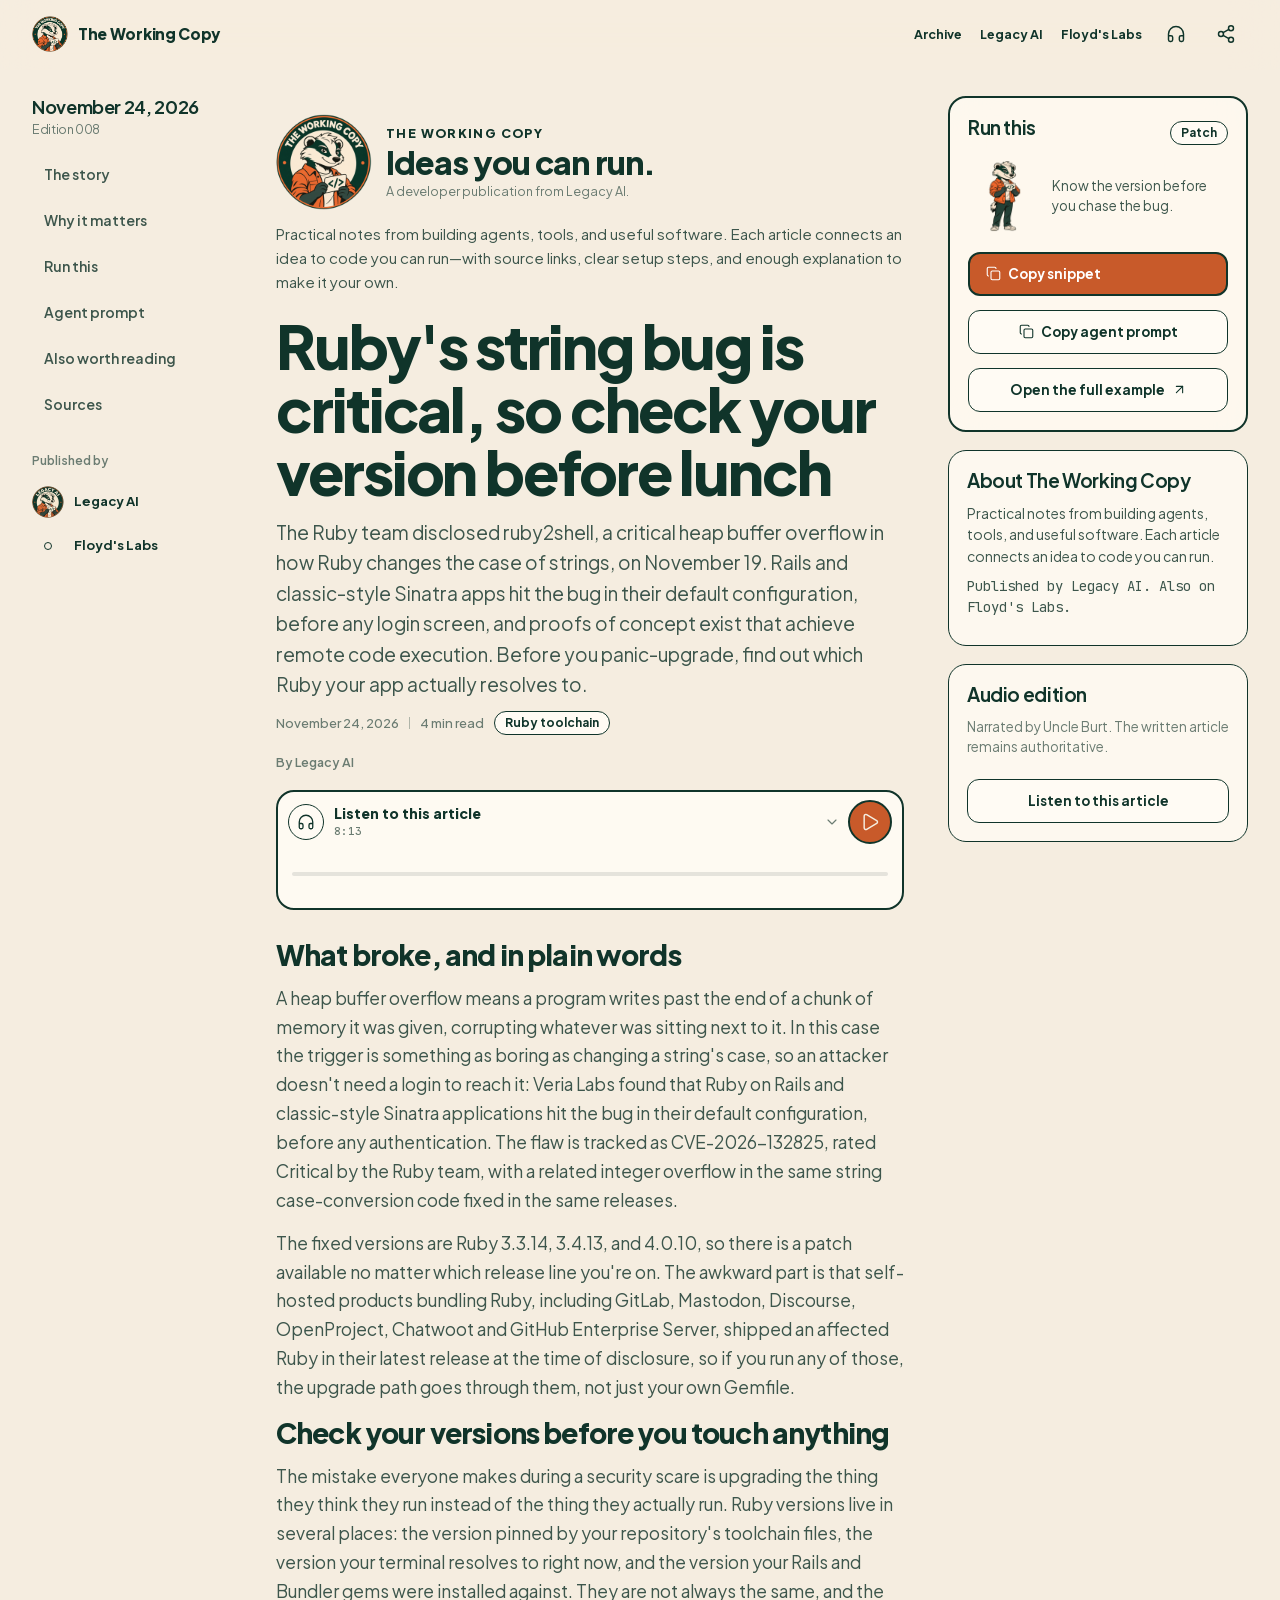
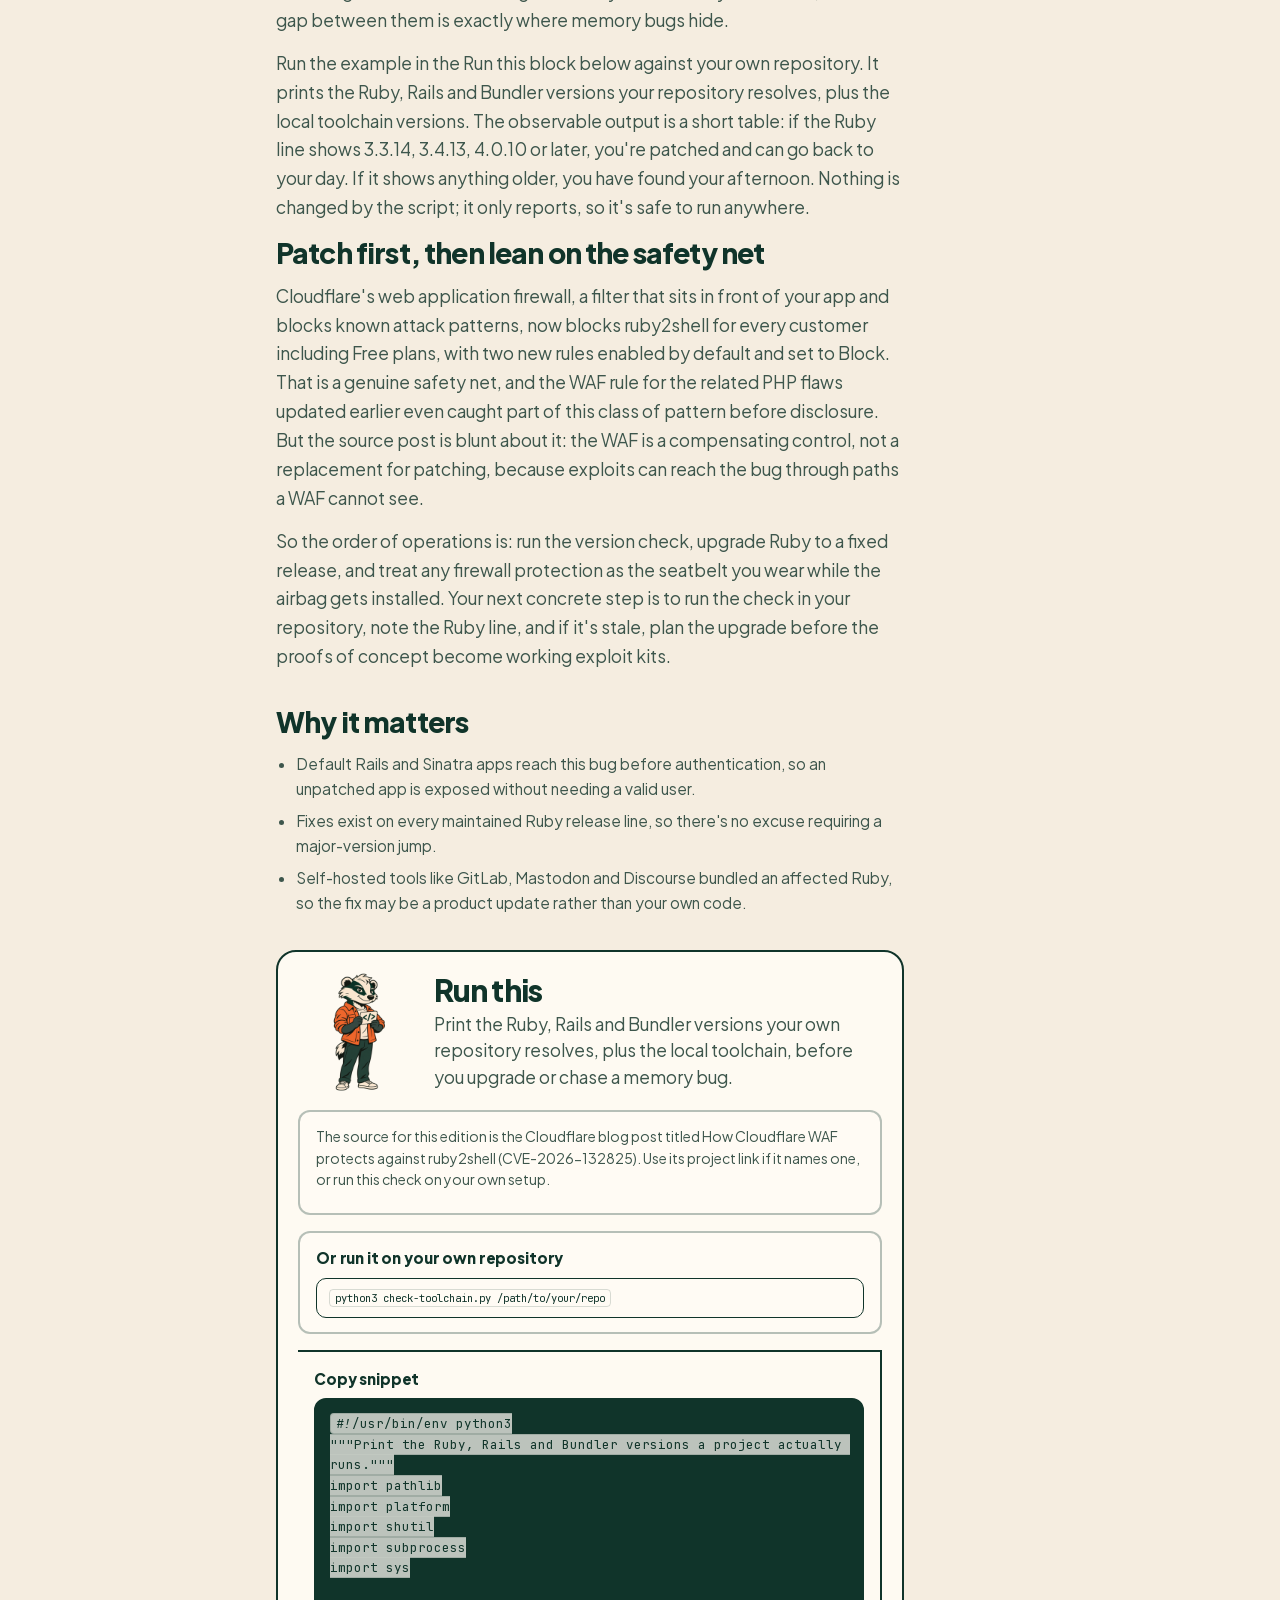
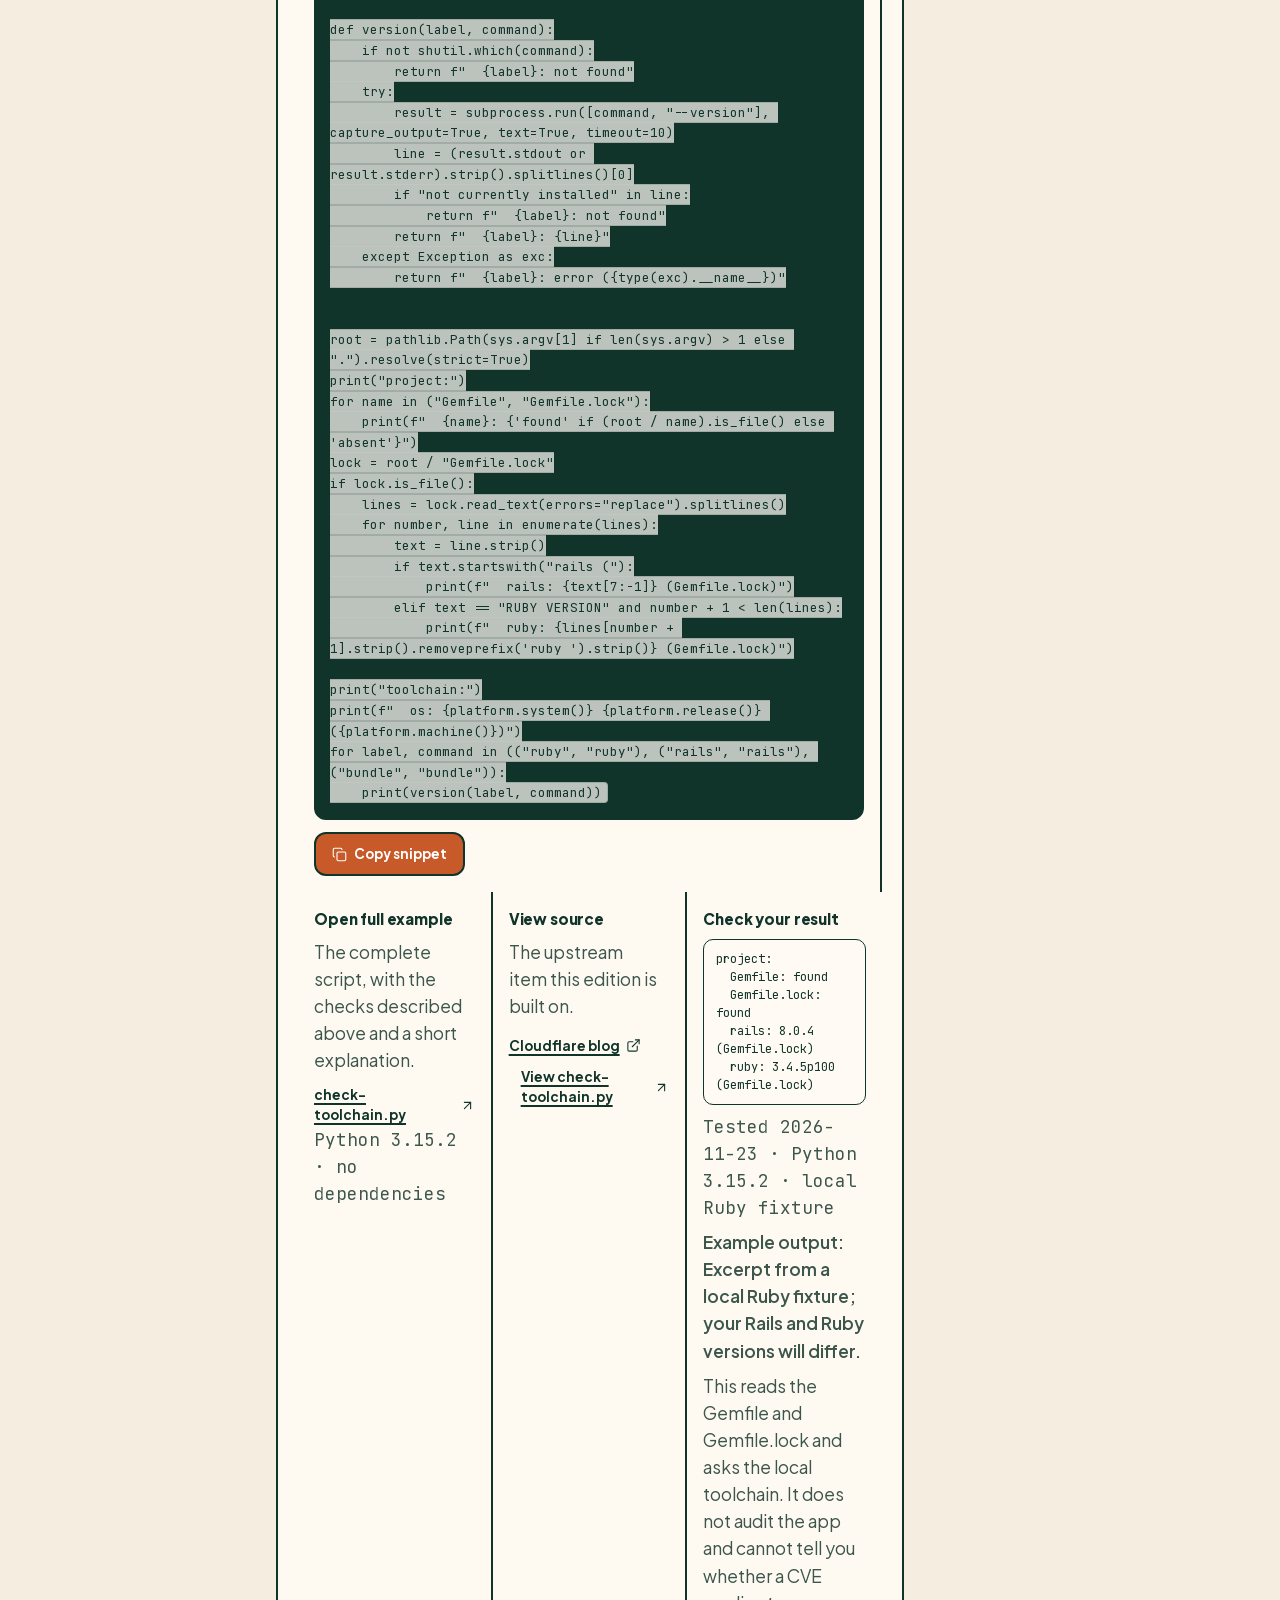
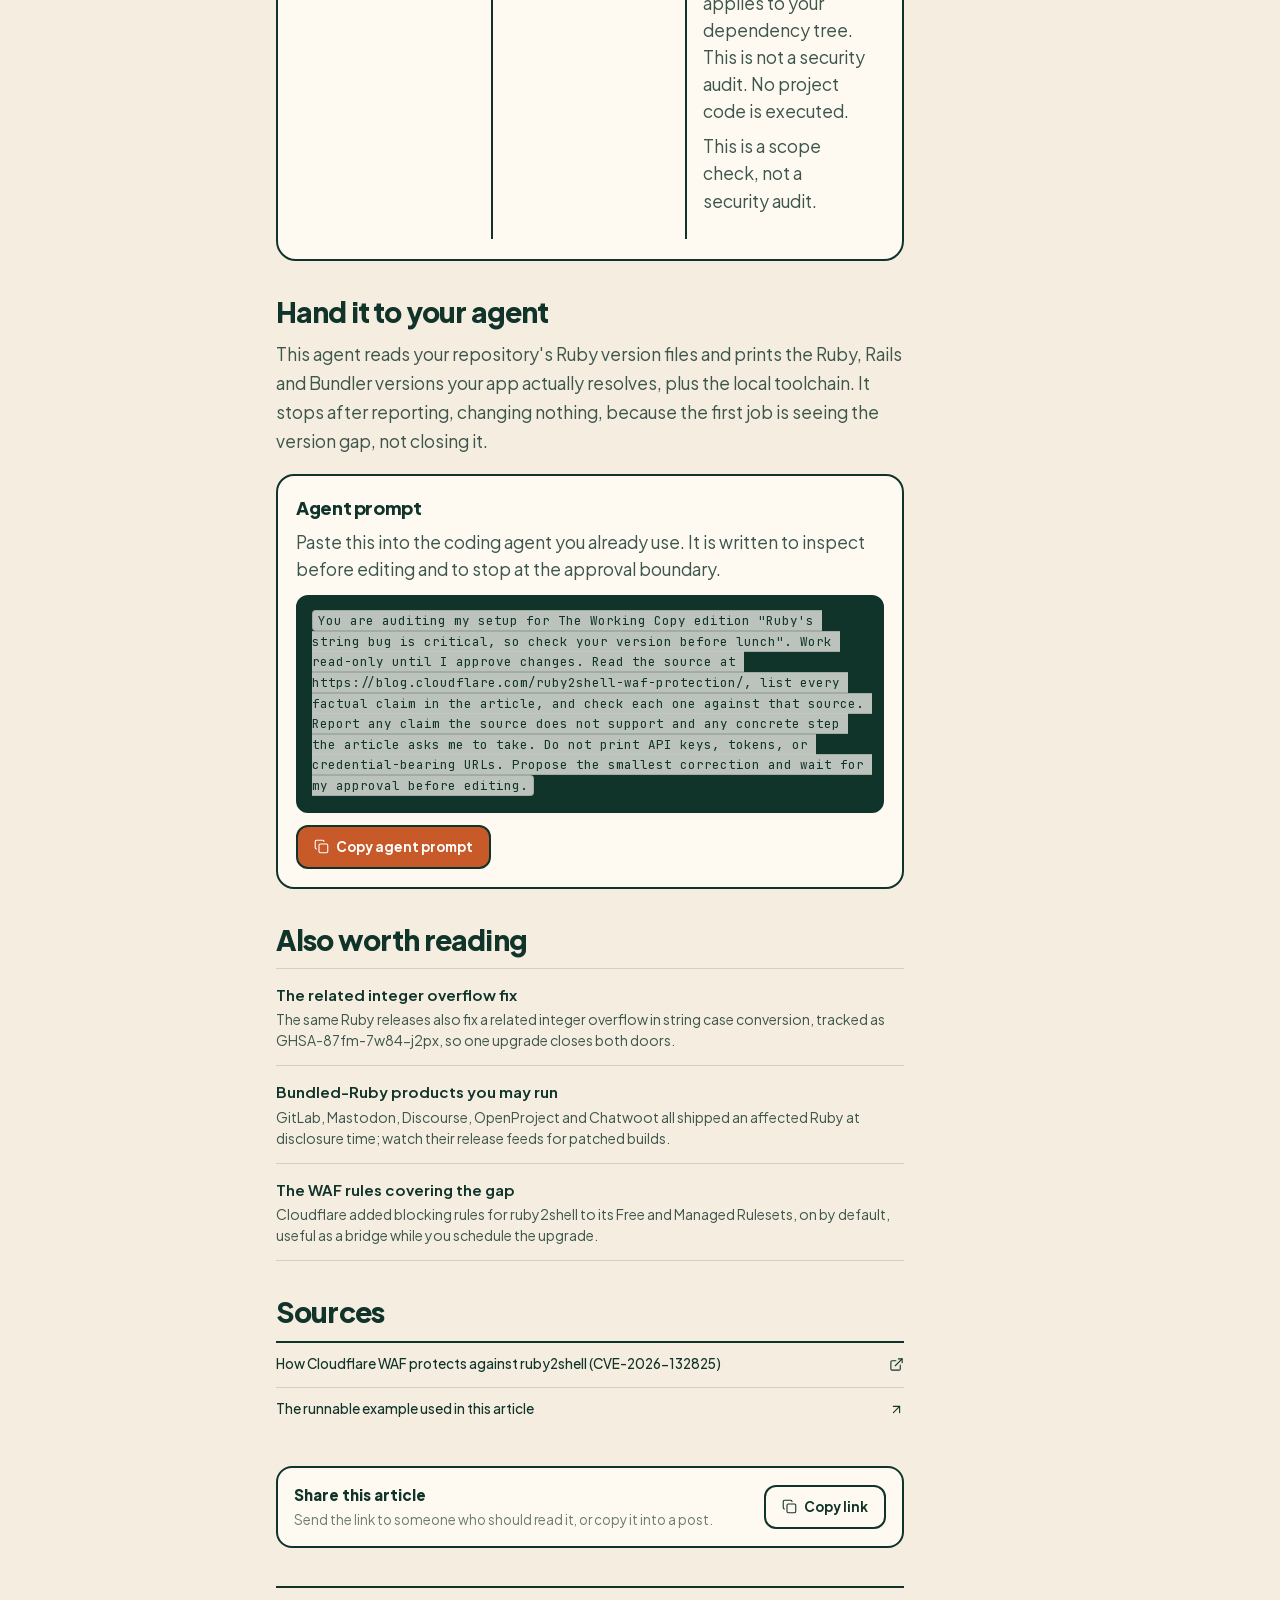
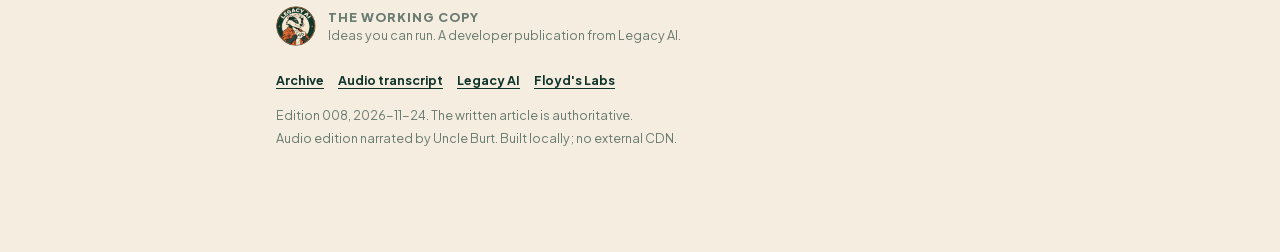
==== commit 2783a260: "Publish 2026-11-24 05:45 edition Co-Authored-By: Claude Code <noreply@anthropic.com>" ====
--- a/index.html
+++ b/index.html
@@ -4,10 +4,10 @@
 <meta charset="utf-8">
 <meta name="viewport" content="width=device-width, initial-scale=1, viewport-fit=cover">
 <meta name="theme-color" content="#F5EDE0">
-<title>You do not train the GGUF, you train the model behind it — The Working Copy</title>
-<meta name="description" content="Both published walkthroughs end at a GGUF file. The teaching is everything before that: a small base model, a clean dataset, a merged adapter and a chat template that matches.">
-<meta property="og:title" content="You do not train the GGUF, you train the model behind it — The Working Copy">
-<meta property="og:description" content="Both published walkthroughs end at a GGUF file. The teaching is everything before that: a small base model, a clean dataset, a merged adapter and a chat template that matches.">
+<title>Ruby&#x27;s string bug is critical, so check your version before lunch — The Working Copy</title>
+<meta name="description" content="A heap buffer overflow in default Rails and Sinatra apps hit this week, and the fix starts with knowing which Ruby you actually run.">
+<meta property="og:title" content="Ruby&#x27;s string bug is critical, so check your version before lunch — The Working Copy">
+<meta property="og:description" content="A heap buffer overflow in default Rails and Sinatra apps hit this week, and the fix starts with knowing which Ruby you actually run.">
 <meta property="og:type" content="article">
 
 
@@ -91,7 +91,7 @@
 <div class="shell">
   <aside class="rail" aria-label="Article navigation">
     <div class="rail-block">
-      <p class="rail-date">November 23, 2026<span>Edition 007</span></p>
+      <p class="rail-date">November 24, 2026<span>Edition 008</span></p>
       <nav class="rail-nav" aria-label="In this article">
         <a class="rail-link" href="#story">The story</a>
         <a class="rail-link" href="#why">Why it matters</a>
@@ -120,13 +120,13 @@
     <p class="publication-intro">Practical notes from building agents, tools, and useful software. Each article connects an idea to code you can run—with source links, clear setup steps, and enough explanation to make it your own.</p>
 
     <header class="article-head">
-      <h1>You do not train the GGUF, you train the model behind it</h1>
-      <p class="article-lede">You cannot fine-tune a GGUF file. Every published walkthrough starts with the model&#x27;s original weights, trains a small adapter against them, merges it back, and only then converts the result into the packed file that Ollama runs. The order is the lesson.</p>
+      <h1>Ruby&#x27;s string bug is critical, so check your version before lunch</h1>
+      <p class="article-lede">The Ruby team disclosed ruby2shell, a critical heap buffer overflow in how Ruby changes the case of strings, on November 19. Rails and classic-style Sinatra apps hit the bug in their default configuration, before any login screen, and proofs of concept exist that achieve remote code execution. Before you panic-upgrade, find out which Ruby your app actually resolves to.</p>
       <div class="meta-line">
-        <span>November 23, 2026</span>
+        <span>November 24, 2026</span>
         <span class="meta-sep" aria-hidden="true"></span>
         <span>4 min read</span>
-        <span class="chip">Fine-tuning</span>
+        <span class="chip">Ruby toolchain</span>
       </div>
       <p class="byline">By Legacy AI</p>
     </header>
@@ -137,7 +137,7 @@
           <span class="listen-icon" aria-hidden="true"><svg class="icon"><use href="#i-headphones"/></svg></span>
           <span class="listen-bar-copy">
             <strong id="listen-title">Listen to this article</strong>
-            <span class="mono" data-audio-clock>7:34</span>
+            <span class="mono" data-audio-clock>8:14</span>
           </span>
           <svg class="icon listen-chevron" aria-hidden="true"><use href="#i-chevron-down"/></svg>
         </button>
@@ -154,34 +154,31 @@
           <button class="listen-control" data-audio-back aria-label="Rewind 10 seconds"><span class="mono">-10</span></button>
           <button class="listen-control" data-audio-stop aria-label="Stop audio">Stop</button>
           <button class="listen-control" data-audio-forward aria-label="Forward 10 seconds"><span class="mono">+10</span></button>
-          <a class="listen-control" href="/assets/audio/2026-11-23.a484a1c8c2.mp3" download>Download</a>
-        </div>
-      </div>
-      <audio id="articleAudio" src="/assets/audio/2026-11-23.a484a1c8c2.mp3" preload="metadata"></audio>
+          <a class="listen-control" href="/assets/audio/2026-11-24.562ac74834.mp3" download>Download</a>
+        </div>
+      </div>
+      <audio id="articleAudio" src="/assets/audio/2026-11-24.562ac74834.mp3" preload="metadata"></audio>
     </section>
 
     <div class="article-body">
       <section id="story">
-<h2>The GGUF is the finishing move</h2>
-<p>A GGUF is not a training format. It is the packed file that llama.cpp and Ollama run. In both of the published walkthroughs this edition draws on, the GGUF appears at the end: you train a model, merge the adapter, convert the merged model, quantize it, and only then serve it.</p>
-<p>What gets trained is a low-rank adapter, usually called LoRA. Instead of rewriting every weight in the base model, you train a small set of extra weights that sit beside the frozen model and steer its behavior. QLoRA is the same idea with one more economy: the frozen base model is loaded in a compressed four-bit form, which is what lets a modest graphics card hold a model that would not otherwise fit. You train the adapter against that compressed model, then merge it into a full-precision copy later.</p>
-<p>Start with a small base model. The beginner guide uses Phi-3-mini, a model under four billion parameters that loads in four-bit form in about six gigabytes of graphics memory, which is small enough for a free cloud notebook. The same guide puts seven- and eight-billion-parameter models at roughly twelve gigabytes, and a nine-billion model at about fourteen. The pipeline does not change with size; the small model just fails faster and costs less to fix.</p>
-<h2>Your data decides whether it works</h2>
-<p>Fine-tuning is not a way to pour facts into a model. The beginner guide lists fine-tuning to add facts as a common mistake and points to retrieval instead: search your own documents, hand the useful passages to the model, and let it answer from them. What fine-tuning is good at is behavior: the shape of an answer, a house style, a strict output format, a consistent way of classifying a request.</p>
-<p>The file is usually JSON Lines: one example per line, each one a short conversation with a system instruction, a user message and an assistant reply. The twelve-step walkthrough uses prompt and completion objects instead, and notes that the training loss is computed only on the completion, meaning the assistant&#x27;s answer is the part being taught. Either format works. What matters is that every line is valid, every example has an assistant turn, and the assistant turn is last.</p>
-<p>Hold examples back. The twelve-step walkthrough starts with eight hundred training rows and one hundred test rows, and those hundred never enter training; they are how you find out whether the model learned the task or memorized the answers. The beginner guide&#x27;s advice on size is several hundred to a few thousand well-curated examples. Before any of it, run the check on the page: it reports malformed lines, missing assistant turns and the shortest and longest example. It cannot judge quality, but it makes the cheap failures loud.</p>
-<h2>Train, merge, convert, run</h2>
-<p>The twelve-step walkthrough&#x27;s settings are a reasonable default: rank sixteen, alpha thirty-two, a small dropout, all linear layers, a learning rate of two times ten to the minus four, two epochs and an eight-bit paged optimizer. It warns against raising the learning rate for luck; push it higher and the loss can turn into not-a-number.</p>
-<p>When training finishes, merge the adapter into a full-precision copy of the base model, on the processor, and never into the compressed four-bit weights. The walkthrough is explicit: merging into the compressed weights re-quantizes the model and discards much of what the adapter learned. Then convert the merged model to a full-precision GGUF and quantize it, commonly to a four-bit format. On the walkthrough&#x27;s larger example the practical disk requirement is a hundred and fifty gigabytes, and the full-precision file is the first thing to delete after the quantized one passes.</p>
-<p>The last piece is the Modelfile, the recipe Ollama uses to create a runnable model. The walkthrough starts from the base model&#x27;s own Modelfile, which already contains the right chat template and stop tokens, and changes only the line that names the source file. The chat template is the format the model expects for a conversation: where the system prompt goes, how the user&#x27;s turn is marked, how the assistant&#x27;s turn begins. The beginner guide calls a template mismatch one of the hardest problems to diagnose, and the walkthrough warns that missing end-of-sequence handling causes endless generation. Evaluate on the held-out rows with temperature at zero, and count a parse failure as a miss.</p>
+<h2>What broke, and in plain words</h2>
+<p>A heap buffer overflow means a program writes past the end of a chunk of memory it was given, corrupting whatever was sitting next to it. In this case the trigger is something as boring as changing a string&#x27;s case, so an attacker doesn&#x27;t need a login to reach it: Veria Labs found that Ruby on Rails and classic-style Sinatra applications hit the bug in their default configuration, before any authentication. The flaw is tracked as CVE-2026-132825, rated Critical by the Ruby team, with a related integer overflow in the same string case-conversion code fixed in the same releases.</p>
+<p>The fixed versions are Ruby 3.3.14, 3.4.13, and 4.0.10, so there is a patch available no matter which release line you&#x27;re on. The awkward part is that self-hosted products bundling Ruby, including GitLab, Mastodon, Discourse, OpenProject, Chatwoot and GitHub Enterprise Server, shipped an affected Ruby in their latest release at the time of disclosure, so if you run any of those, the upgrade path goes through them, not just your own Gemfile.</p>
+<h2>Check your versions before you touch anything</h2>
+<p>The mistake everyone makes during a security scare is upgrading the thing they think they run instead of the thing they actually run. Ruby versions live in several places: the version pinned by your repository&#x27;s toolchain files, the version your terminal resolves to right now, and the version your Rails and Bundler gems were installed against. They are not always the same, and the gap between them is exactly where memory bugs hide.</p>
+<p>Run the example in the Run this block below against your own repository. It prints the Ruby, Rails and Bundler versions your repository resolves, plus the local toolchain versions. The observable output is a short table: if the Ruby line shows 3.3.14, 3.4.13, 4.0.10 or later, you&#x27;re patched and can go back to your day. If it shows anything older, you have found your afternoon. Nothing is changed by the script; it only reports, so it&#x27;s safe to run anywhere.</p>
+<h2>Patch first, then lean on the safety net</h2>
+<p>Cloudflare&#x27;s web application firewall, a filter that sits in front of your app and blocks known attack patterns, now blocks ruby2shell for every customer including Free plans, with two new rules enabled by default and set to Block. That is a genuine safety net, and the WAF rule for the related PHP flaws updated earlier even caught part of this class of pattern before disclosure. But the source post is blunt about it: the WAF is a compensating control, not a replacement for patching, because exploits can reach the bug through paths a WAF cannot see.</p>
+<p>So the order of operations is: run the version check, upgrade Ruby to a fixed release, and treat any firewall protection as the seatbelt you wear while the airbag gets installed. Your next concrete step is to run the check in your repository, note the Ruby line, and if it&#x27;s stale, plan the upgrade before the proofs of concept become working exploit kits.</p>
       </section>
 
       <section id="why">
         <h2>Why it matters</h2>
         <ul class="checklist">
-          <li>Both walkthroughs end at GGUF, so the file you download is the last thing you make, not the first thing you train.</li>
-          <li>A model under four billion parameters can train on a free cloud GPU, which makes the whole pipeline reachable from a laptop.</li>
-          <li>The chat template and the end-of-sequence token are the difference between a working model and one that babbles forever.</li>
+          <li>Default Rails and Sinatra apps reach this bug before authentication, so an unpatched app is exposed without needing a valid user.</li>
+          <li>Fixes exist on every maintained Ruby release line, so there&#x27;s no excuse requiring a major-version jump.</li>
+          <li>Self-hosted tools like GitLab, Mastodon and Discourse bundled an affected Ruby, so the fix may be a product update rather than your own code.</li>
         </ul>
       </section>
 
@@ -190,71 +187,53 @@
           <img class="patch" src="/assets/brand/patch-320.7f34876db4.png" srcset="/assets/brand/patch-320.7f34876db4.png 320w, /assets/brand/patch-640.ee0c24400f.png 640w" sizes="120px" alt="Patch, the Working Copy badger, holding a code card" width="120" height="120">
           <div>
             <h2 id="run-title">Run this</h2>
-            <p>Run this on your own machine against the JSONL file you plan to train on. It reports malformed lines, missing assistant turns and example counts before a single training step runs.</p>
-          </div>
-        </div>
-        <div class="run-scope"><p class="section-note">The source for this edition is the Shattered post titled Fine-Tune an LLM With QLoRA: 12 Steps, 90 Min [2026]. Use its project link if it names one, or run this check on your own setup.</p></div><div class="run-scope"><h3>Or run it on your own repository</h3><pre class="output"><code>python3 check-dataset.py train.jsonl</code></pre></div>
+            <p>Print the Ruby, Rails and Bundler versions your own repository resolves, plus the local toolchain, before you upgrade or chase a memory bug.</p>
+          </div>
+        </div>
+        <div class="run-scope"><p class="section-note">The source for this edition is the Cloudflare blog post titled How Cloudflare WAF protects against ruby2shell (CVE-2026-132825). Use its project link if it names one, or run this check on your own setup.</p></div><div class="run-scope"><h3>Or run it on your own repository</h3><pre class="output"><code>python3 check-toolchain.py /path/to/your/repo</code></pre></div>
         <div class="run-grid">
           <div class="run-step run-code">
             <h3>Copy snippet</h3>
             <pre><code id="run-snippet">#!/usr/bin/env python3
-&quot;&quot;&quot;Check a JSONL chat file before you spend GPU hours training. Read-only.&quot;&quot;&quot;
-import json
+&quot;&quot;&quot;Print the Ruby, Rails and Bundler versions a project actually runs.&quot;&quot;&quot;
 import pathlib
+import platform
+import shutil
+import subprocess
 import sys
 
 
-def messages_of(row):
-    if not isinstance(row, dict):
-        return None
-    if isinstance(row.get(&quot;messages&quot;), list):
-        return row[&quot;messages&quot;]
-    if isinstance(row.get(&quot;prompt&quot;), list):
-        return row[&quot;prompt&quot;] + (row.get(&quot;completion&quot;) or [])
-    return None
-
-
-def problem(line):
+def version(label, command):
+    if not shutil.which(command):
+        return f&quot;  {label}: not found&quot;
     try:
-        row = json.loads(line)
-    except ValueError as exc:
-        return f&quot;not valid JSON ({exc.msg})&quot;
-    messages = messages_of(row)
-    if not messages:
-        return &quot;no messages list&quot;
-    for message in messages:
-        if not isinstance(message, dict) or not isinstance(message.get(&quot;content&quot;), str) or not message[&quot;content&quot;].strip():
-            return &quot;a message has no text content&quot;
-    roles = [message.get(&quot;role&quot;) for message in messages]
-    if &quot;assistant&quot; not in roles:
-        return &quot;no assistant turn&quot;
-    if roles[-1] != &quot;assistant&quot;:
-        return &quot;last message is not the assistant&quot;
-    return &quot;&quot;
-
-
-def main():
-    if len(sys.argv) != 2:
-        raise SystemExit(&quot;usage: check-dataset.py train.jsonl&quot;)
-    path = pathlib.Path(sys.argv[1])
-    lines = [(number, line) for number, line in enumerate(path.read_text(errors=&quot;replace&quot;).splitlines(), 1) if line.strip()]
-    problems, sizes = [], []
-    for number, line in lines:
-        issue = problem(line)
-        if issue:
-            problems.append(f&quot;line {number}: {issue}&quot;)
-        else:
-            sizes.append(sum(len(message[&quot;content&quot;].split()) for message in messages_of(json.loads(line))))
-    print(f&quot;examples: {len(lines) - len(problems)} of {len(lines)} non-empty lines&quot;)
-    if sizes:
-        print(f&quot;words per example: {min(sizes)} to {max(sizes)}&quot;)
-    print(f&quot;problems: {len(problems)}&quot;)
-    for item in problems:
-        print(item)
-
-
-if __name__ == &quot;__main__&quot;:
-    main()
+        result = subprocess.run([command, &quot;--version&quot;], capture_output=True, text=True, timeout=10)
+        line = (result.stdout or result.stderr).strip().splitlines()[0]
+        if &quot;not currently installed&quot; in line:
+            return f&quot;  {label}: not found&quot;
+        return f&quot;  {label}: {line}&quot;
+    except Exception as exc:
+        return f&quot;  {label}: error ({type(exc).__name__})&quot;
+
+
+root = pathlib.Path(sys.argv[1] if len(sys.argv) &gt; 1 else &quot;.&quot;).resolve(strict=True)
+print(&quot;project:&quot;)
+for name in (&quot;Gemfile&quot;, &quot;Gemfile.lock&quot;):
+    print(f&quot;  {name}: {&#x27;found&#x27; if (root / name).is_file() else &#x27;absent&#x27;}&quot;)
+lock = root / &quot;Gemfile.lock&quot;
+if lock.is_file():
+    lines = lock.read_text(errors=&quot;replace&quot;).splitlines()
+    for number, line in enumerate(lines):
+        text = line.strip()
+        if text.startswith(&quot;rails (&quot;):
+            print(f&quot;  rails: {text[7:-1]} (Gemfile.lock)&quot;)
+        elif text == &quot;RUBY VERSION&quot; and number + 1 &lt; len(lines):
+            print(f&quot;  ruby: {lines[number + 1].strip().removeprefix(&#x27;ruby &#x27;).strip()} (Gemfile.lock)&quot;)
+
+print(&quot;toolchain:&quot;)
+print(f&quot;  os: {platform.system()} {platform.release()} ({platform.machine()})&quot;)
+for label, command in ((&quot;ruby&quot;, &quot;ruby&quot;), (&quot;rails&quot;, &quot;rails&quot;), (&quot;bundle&quot;, &quot;bundle&quot;)):
+    print(version(label, command))
 </code></pre>
             <button class="btn-orange" data-copy-target="run-snippet">
               <svg class="icon icon-sm" aria-hidden="true"><use href="#i-copy"/></svg>
@@ -264,25 +243,25 @@
           <div class="run-step">
             <h3>Open full example</h3>
             <p>The complete script, with the checks described above and a short explanation.</p>
-            <a class="run-link" href="/editions/2026-11-23/run/check-dataset.py">check-dataset.py<svg class="icon icon-sm" aria-hidden="true"><use href="#i-arrow-up-right"/></svg></a>
+            <a class="run-link" href="/editions/2026-11-24/run/check-toolchain.py">check-toolchain.py<svg class="icon icon-sm" aria-hidden="true"><use href="#i-arrow-up-right"/></svg></a>
             <p class="mono-note">Python 3.15.2 · no dependencies</p>
           </div>
           <div class="run-step">
             <h3>View source</h3>
             <p>The upstream item this edition is built on.</p>
-            <a class="run-link" href="https://shattered.io/fine-tune-llm-qlora-12-steps-2026/">Shattered<svg class="icon icon-sm" aria-hidden="true"><use href="#i-external-link"/></svg></a>
-            <a class="run-link" href="/editions/2026-11-23/run/check-dataset.py">View check-dataset.py<svg class="icon icon-sm" aria-hidden="true"><use href="#i-arrow-up-right"/></svg></a>
+            <a class="run-link" href="https://blog.cloudflare.com/ruby2shell-waf-protection/">Cloudflare blog<svg class="icon icon-sm" aria-hidden="true"><use href="#i-external-link"/></svg></a>
+            <a class="run-link" href="/editions/2026-11-24/run/check-toolchain.py">View check-toolchain.py<svg class="icon icon-sm" aria-hidden="true"><use href="#i-arrow-up-right"/></svg></a>
           </div>
           <div class="run-step run-result">
             <h3>Check your result</h3>
-            <pre class="output">examples: 1 of 3 non-empty lines
-words per example: 10 to 10
-problems: 2
-line 2: no assistant turn
-line 3: not valid JSON (Expecting value)</pre>
-            <p class="mono-note">Tested 2026-11-23 · Python 3.15.2 · local JSONL fixture</p>
-            <p class="provenance">Example output: Output from a local three-line fixture; your counts and messages will differ.</p>
-            <p class="limit">This checks structure only. A clean file can still be repetitive, mislabeled or leak your test set; none of that is visible here. This is not a training run and no model is loaded.</p>
+            <pre class="output">project:
+  Gemfile: found
+  Gemfile.lock: found
+  rails: 8.0.4 (Gemfile.lock)
+  ruby: 3.4.5p100 (Gemfile.lock)</pre>
+            <p class="mono-note">Tested 2026-11-23 · Python 3.15.2 · local Ruby fixture</p>
+            <p class="provenance">Example output: Excerpt from a local Ruby fixture; your Rails and Ruby versions will differ.</p>
+            <p class="limit">This reads the Gemfile and Gemfile.lock and asks the local toolchain. It does not audit the app and cannot tell you whether a CVE applies to your dependency tree. This is not a security audit. No project code is executed.</p>
             <p class="limit">This is a scope check, not a security audit.</p>
           </div>
         </div>
@@ -290,11 +269,11 @@
 
       <section id="agent">
         <h2>Hand it to your agent</h2>
-        <p>The agent prompt below asks an agent to read your JSON Lines file and your training notes, report the structural problems and the export steps you have not done, and stop before changing anything.</p>
+        <p>This agent reads your repository&#x27;s Ruby version files and prints the Ruby, Rails and Bundler versions your app actually resolves, plus the local toolchain. It stops after reporting, changing nothing, because the first job is seeing the version gap, not closing it.</p>
         <div class="agent-prompt">
           <h3>Agent prompt</h3>
           <p>Paste this into the coding agent you already use. It is written to inspect before editing and to stop at the approval boundary.</p>
-          <pre><code id="agent-prompt">You are auditing my setup for The Working Copy edition &quot;You do not train the GGUF, you train the model behind it&quot;. Work read-only until I approve changes. Read the source at https://shattered.io/fine-tune-llm-qlora-12-steps-2026/, list every factual claim in the article, and check each one against that source. Report any claim the source does not support and any concrete step the article asks me to take. Do not print API keys, tokens, or credential-bearing URLs. Propose the smallest correction and wait for my approval before editing.</code></pre>
+          <pre><code id="agent-prompt">You are auditing my setup for The Working Copy edition &quot;Ruby&#x27;s string bug is critical, so check your version before lunch&quot;. Work read-only until I approve changes. Read the source at https://blog.cloudflare.com/ruby2shell-waf-protection/, list every factual claim in the article, and check each one against that source. Report any claim the source does not support and any concrete step the article asks me to take. Do not print API keys, tokens, or credential-bearing URLs. Propose the smallest correction and wait for my approval before editing.</code></pre>
           <button class="btn-orange" data-copy-target="agent-prompt">
             <svg class="icon icon-sm" aria-hidden="true"><use href="#i-copy"/></svg>
             <span>Copy agent prompt</span>
@@ -305,16 +284,17 @@
       <section id="watch">
         <h2>Also worth reading</h2>
         <ul class="watch-list">
-          <li><strong class="watch-title">The QLoRA twelve-step walkthrough</strong><span class="watch-detail">The full pipeline: dataset, four-bit loading, the CPU merge warning, GGUF conversion, quantization and held-out evaluation.</span></li>
-          <li><strong class="watch-title">The beginner guide with Phi-3-mini</strong><span class="watch-detail">A first run sized for a free Colab GPU, with the VRAM table and the chat-template warning.</span></li>
+          <li><strong class="watch-title">The related integer overflow fix</strong><span class="watch-detail">The same Ruby releases also fix a related integer overflow in string case conversion, tracked as GHSA-87fm-7w84-j2px, so one upgrade closes both doors.</span></li>
+          <li><strong class="watch-title">Bundled-Ruby products you may run</strong><span class="watch-detail">GitLab, Mastodon, Discourse, OpenProject and Chatwoot all shipped an affected Ruby at disclosure time; watch their release feeds for patched builds.</span></li>
+          <li><strong class="watch-title">The WAF rules covering the gap</strong><span class="watch-detail">Cloudflare added blocking rules for ruby2shell to its Free and Managed Rulesets, on by default, useful as a bridge while you schedule the upgrade.</span></li>
         </ul>
       </section>
 
       <section id="sources">
         <h2>Sources</h2>
         <ul class="source-list source-list-inline">
-          <li><a href="https://shattered.io/fine-tune-llm-qlora-12-steps-2026/">Fine-Tune an LLM With QLoRA: 12 Steps, 90 Min [2026]<svg class="icon icon-sm" aria-hidden="true"><use href="#i-external-link"/></svg></a></li>
-          <li><a href="/editions/2026-11-23/run/check-dataset.py">The runnable example used in this article<svg class="icon icon-sm" aria-hidden="true"><use href="#i-arrow-up-right"/></svg></a></li>
+          <li><a href="https://blog.cloudflare.com/ruby2shell-waf-protection/">How Cloudflare WAF protects against ruby2shell (CVE-2026-132825)<svg class="icon icon-sm" aria-hidden="true"><use href="#i-external-link"/></svg></a></li>
+          <li><a href="/editions/2026-11-24/run/check-toolchain.py">The runnable example used in this article<svg class="icon icon-sm" aria-hidden="true"><use href="#i-arrow-up-right"/></svg></a></li>
         </ul>
       </section>
     </div>
@@ -338,8 +318,8 @@
           <p>Ideas you can run. A developer publication from Legacy AI.</p>
         </div>
       </div>
-      <p class="foot-links"><a href="/archive/">Archive</a><a href="/editions/2026-11-23/audio/2026-11-23-narration.md">Audio transcript</a><a href="https://legacyai.space">Legacy AI</a><a href="https://floydslabs.com">Floyd's Labs</a></p>
-      <p>Edition 007, 2026-11-23. The written article is authoritative.</p>
+      <p class="foot-links"><a href="/archive/">Archive</a><a href="/editions/2026-11-24/audio/2026-11-24-narration.md">Audio transcript</a><a href="https://legacyai.space">Legacy AI</a><a href="https://floydslabs.com">Floyd's Labs</a></p>
+      <p>Edition 008, 2026-11-24. The written article is authoritative.</p>
       <p>Audio edition narrated by Uncle Burt. Built locally; no external CDN.</p>
     </footer>
   </main>
@@ -349,7 +329,7 @@
       <div class="listen-head"><h2>Run this</h2><span class="chip">Patch</span></div>
       <div class="aside-run">
         <img class="aside-patch" src="/assets/brand/patch-320.7f34876db4.png" alt="Patch, the Working Copy badger" width="72" height="72">
-        <p>Bad data fails quietly. This makes it fail loudly.</p>
+        <p>Know the version before you chase the bug.</p>
       </div>
       <button class="btn-orange" data-copy-target="run-snippet">
         <svg class="icon icon-sm" aria-hidden="true"><use href="#i-copy"/></svg>
@@ -359,7 +339,7 @@
         <svg class="icon icon-sm" aria-hidden="true"><use href="#i-copy"/></svg>
         <span>Copy agent prompt</span>
       </button>
-      <a class="btn-secondary" href="/editions/2026-11-23/run/check-dataset.py">Open the full example<svg class="icon icon-sm" aria-hidden="true"><use href="#i-arrow-up-right"/></svg></a>
+      <a class="btn-secondary" href="/editions/2026-11-24/run/check-toolchain.py">Open the full example<svg class="icon icon-sm" aria-hidden="true"><use href="#i-arrow-up-right"/></svg></a>
     </section>
 
     <section class="about-card">
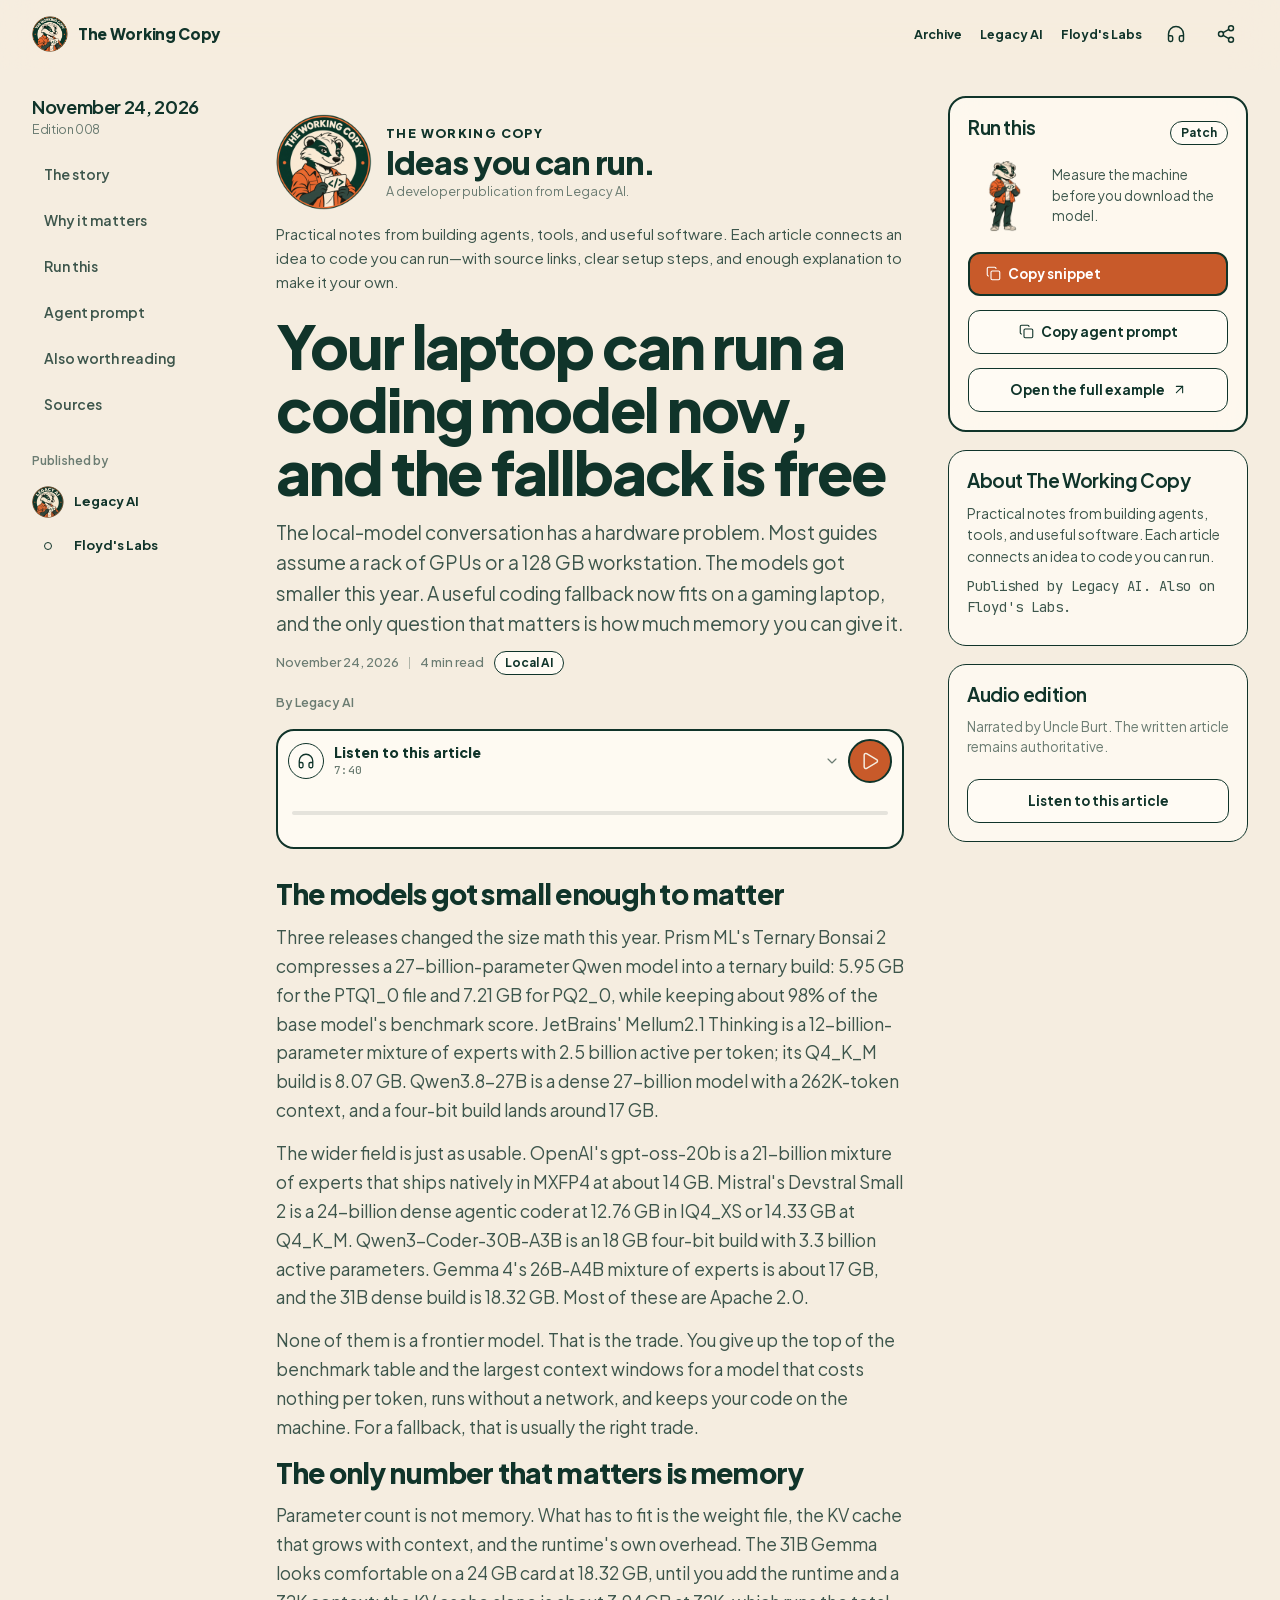
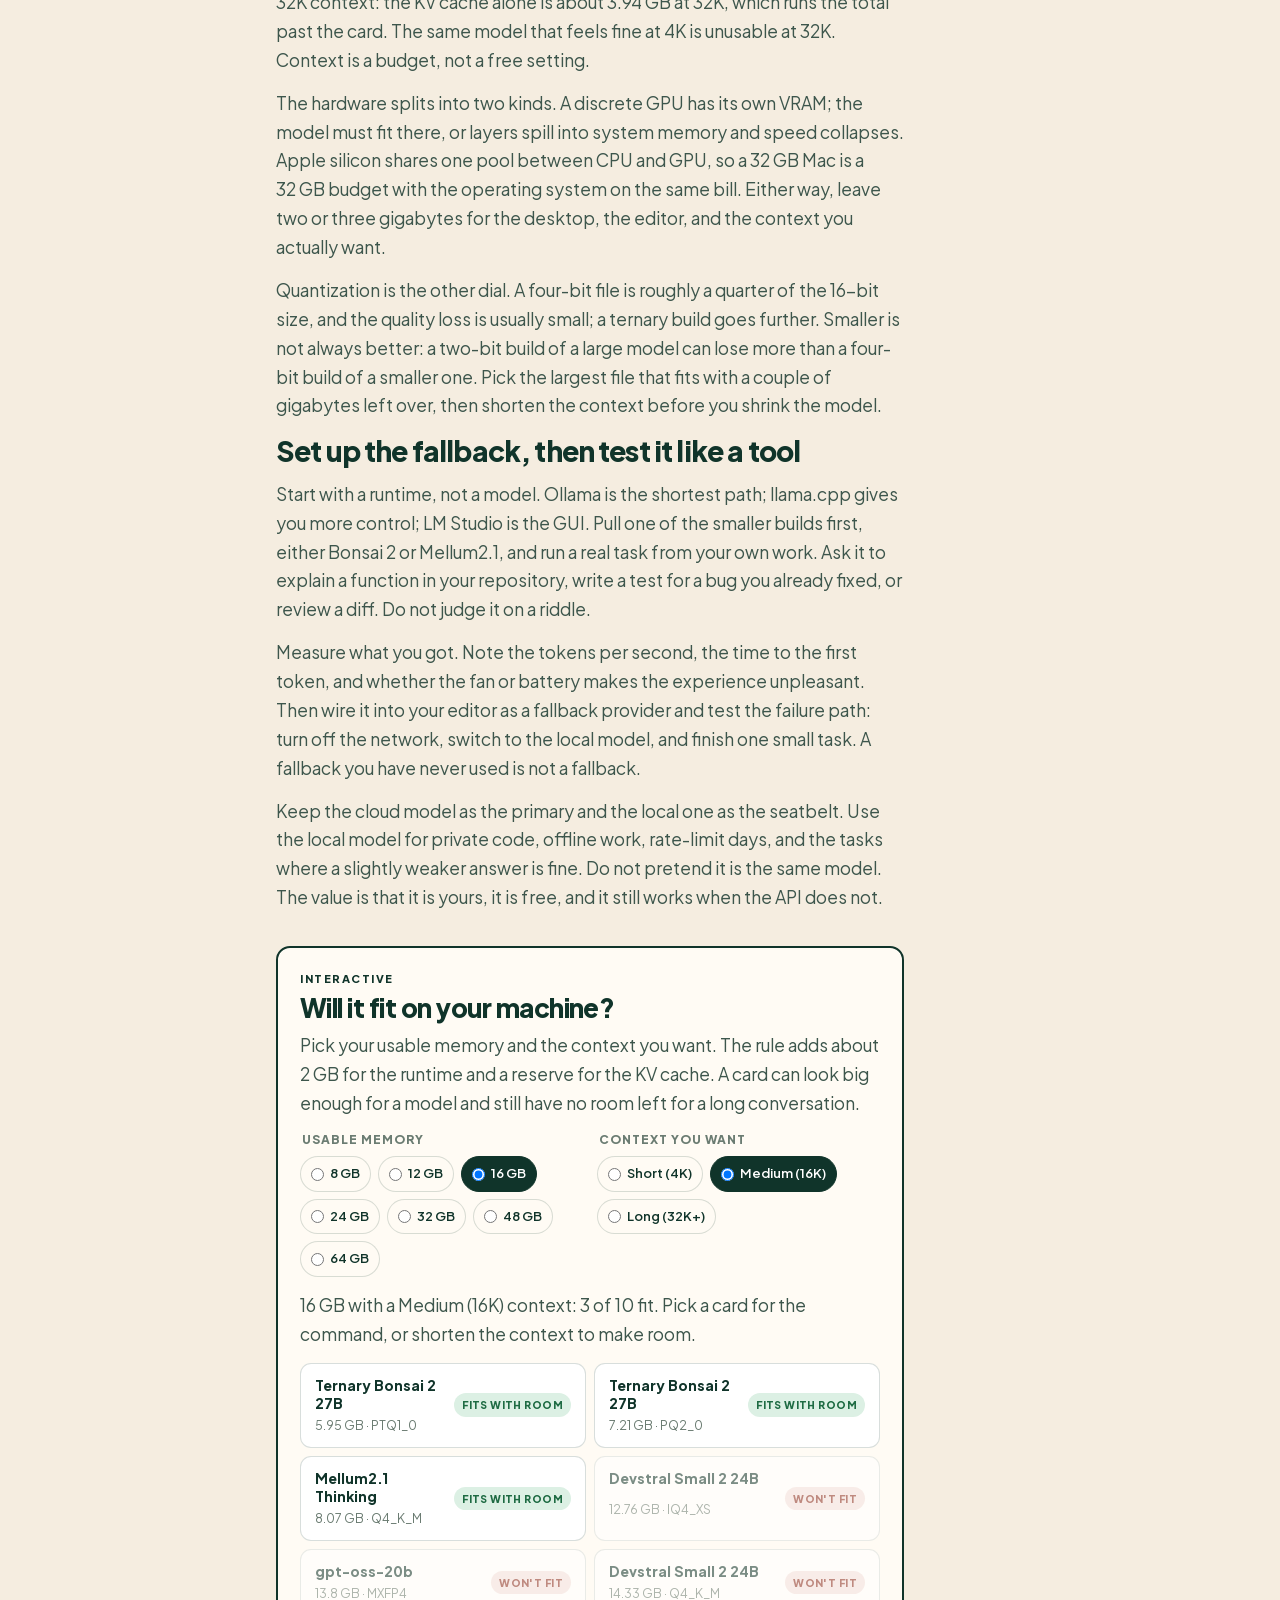
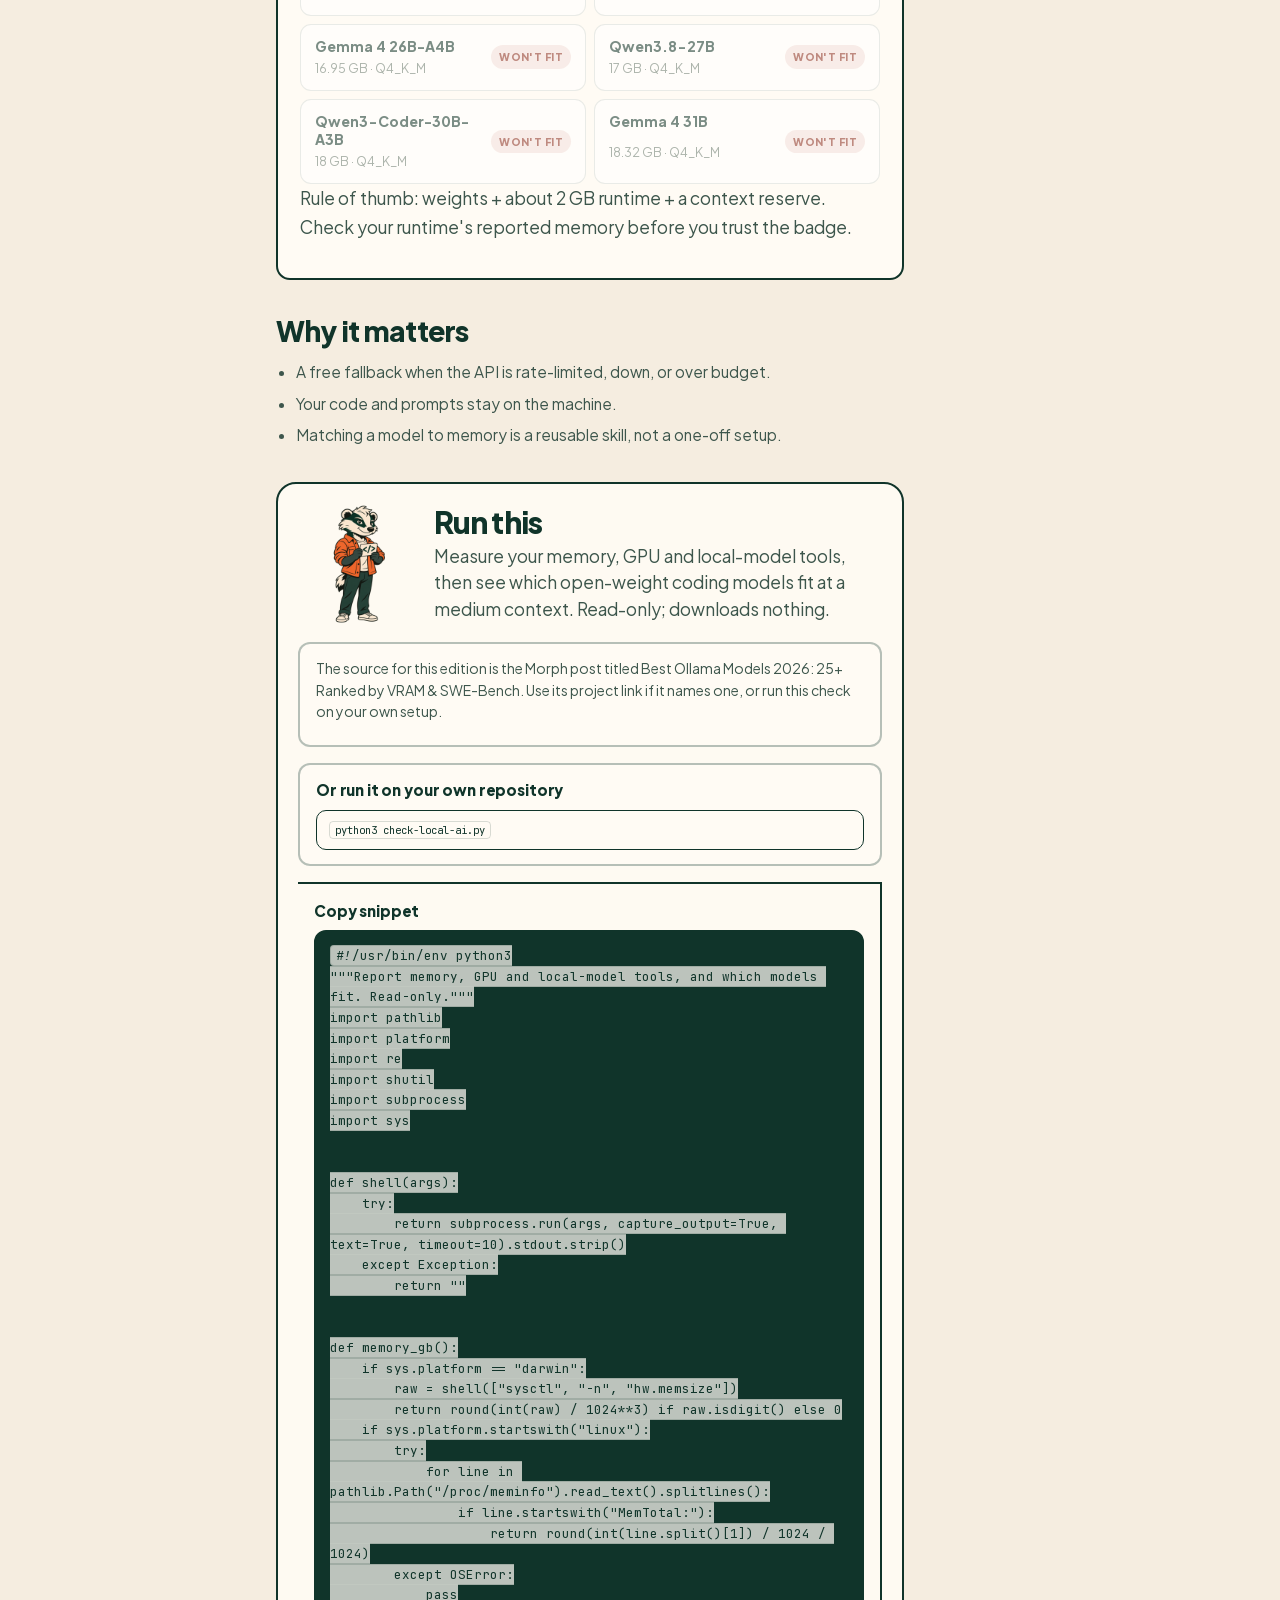
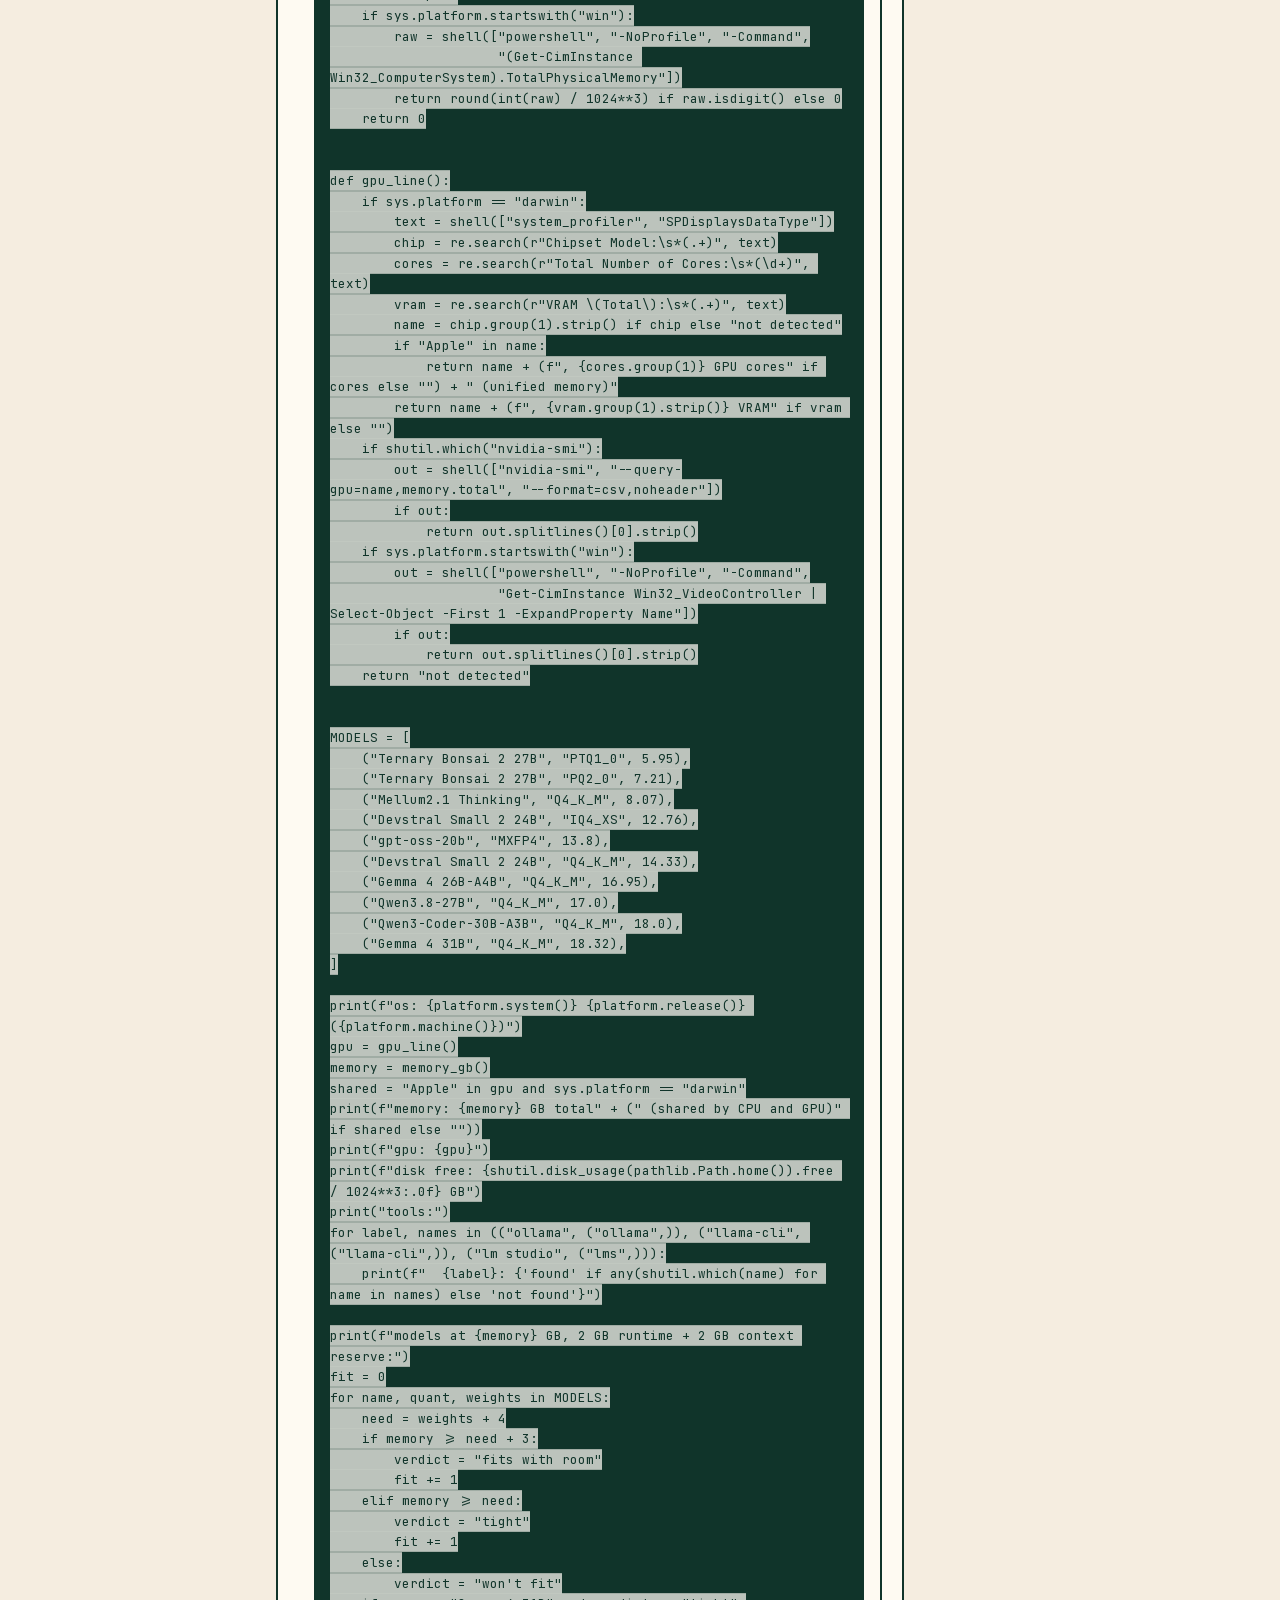
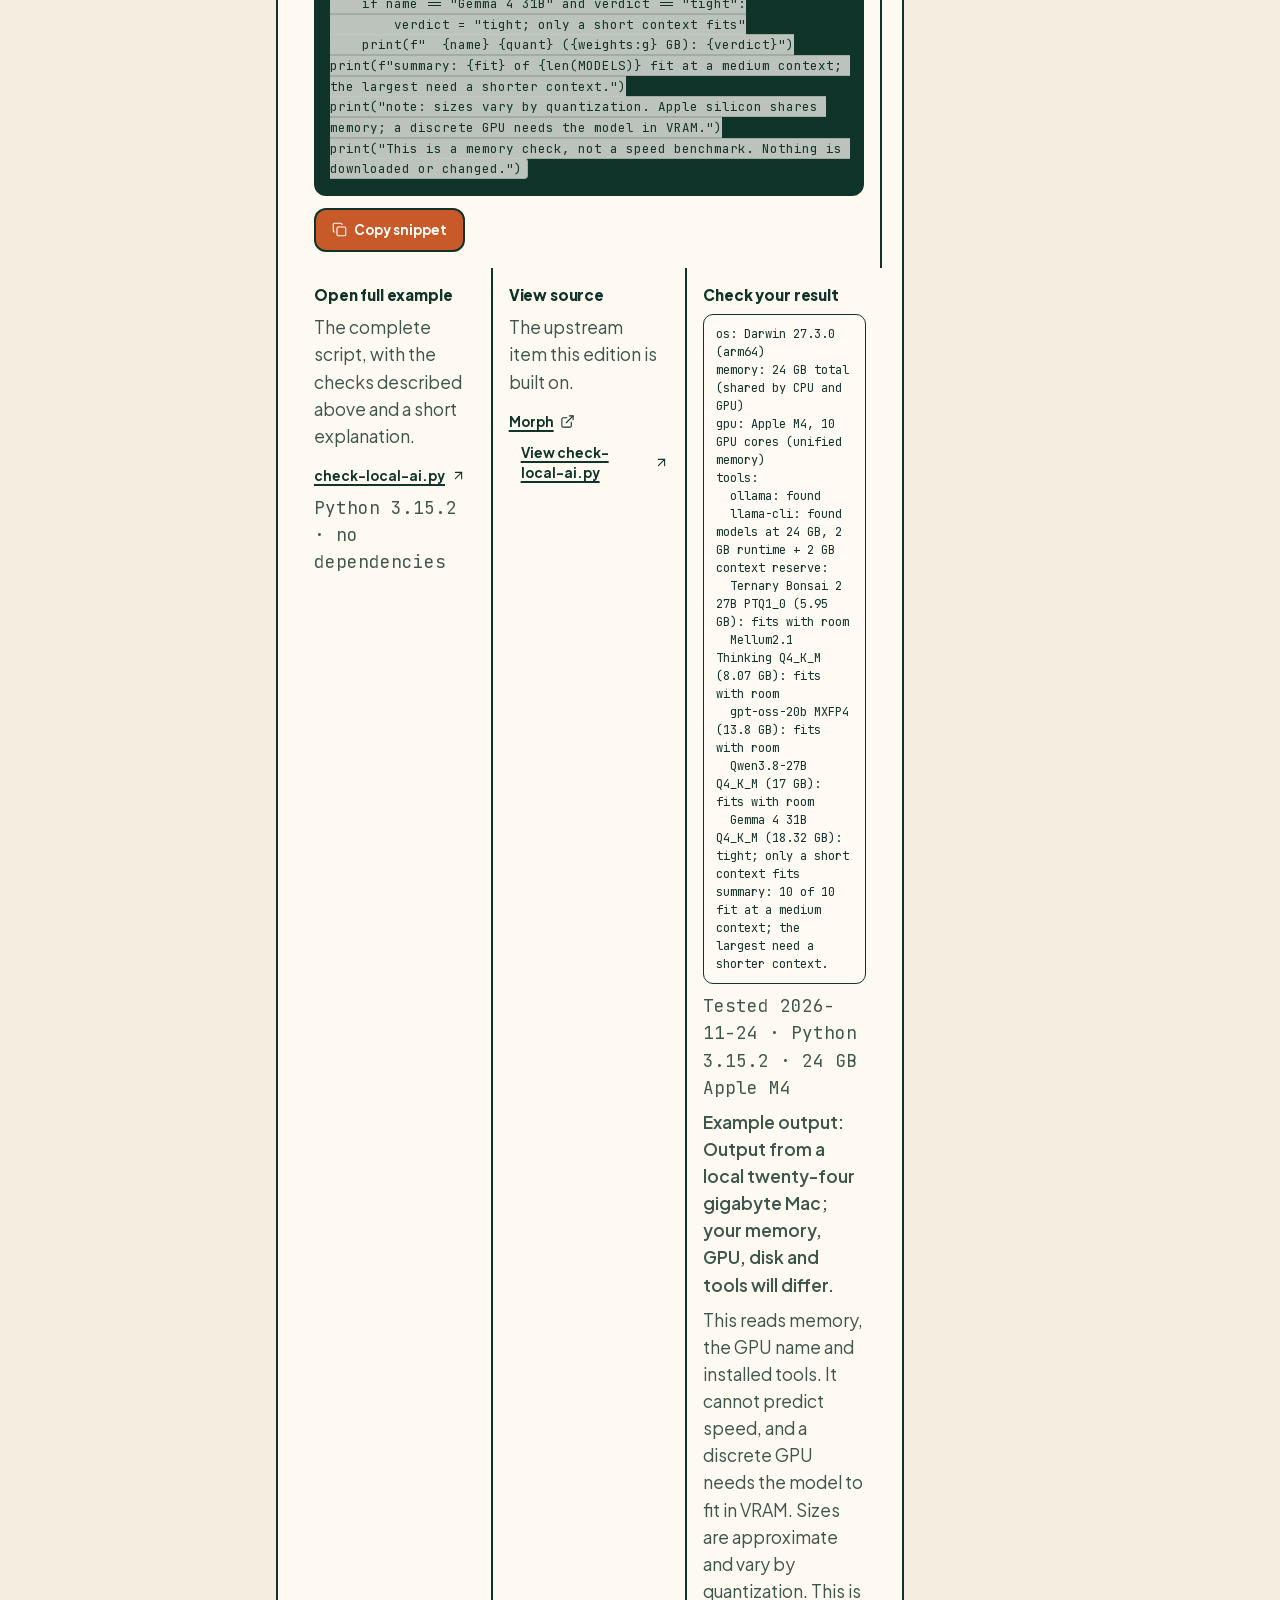
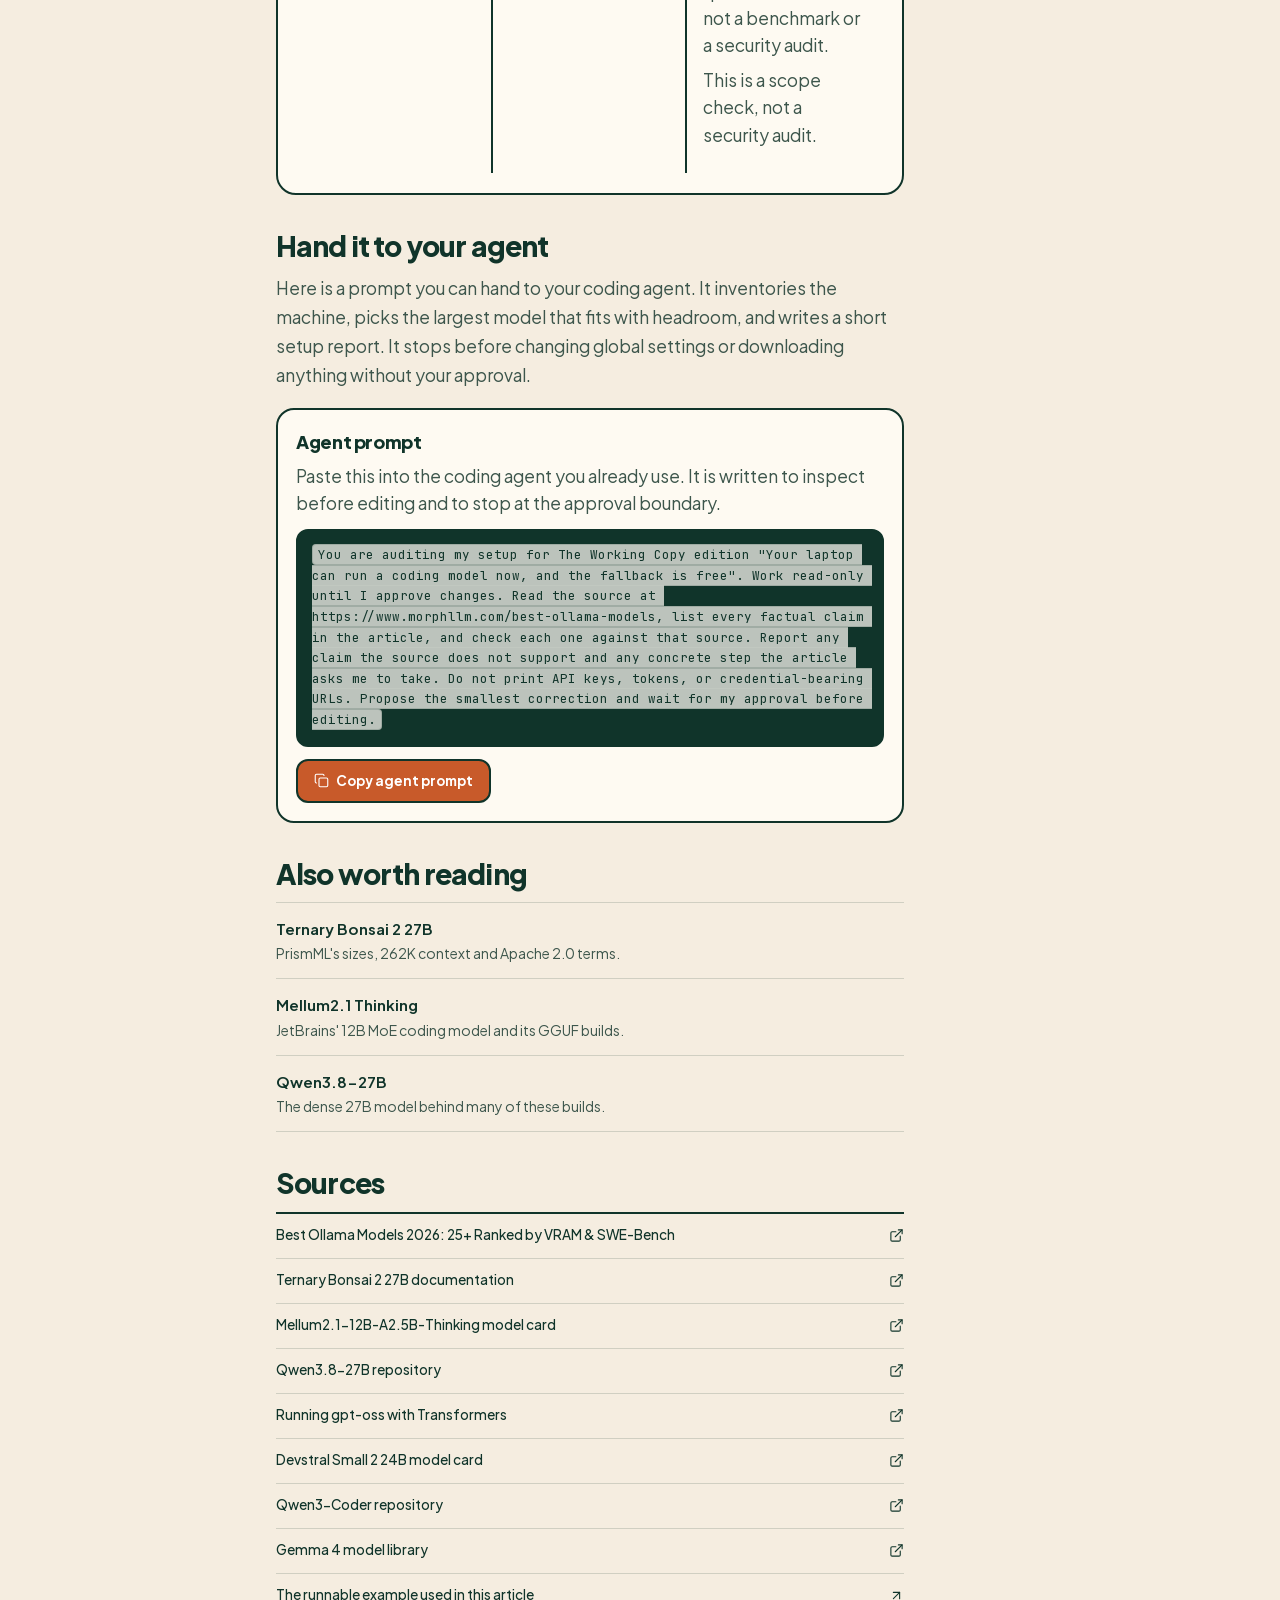
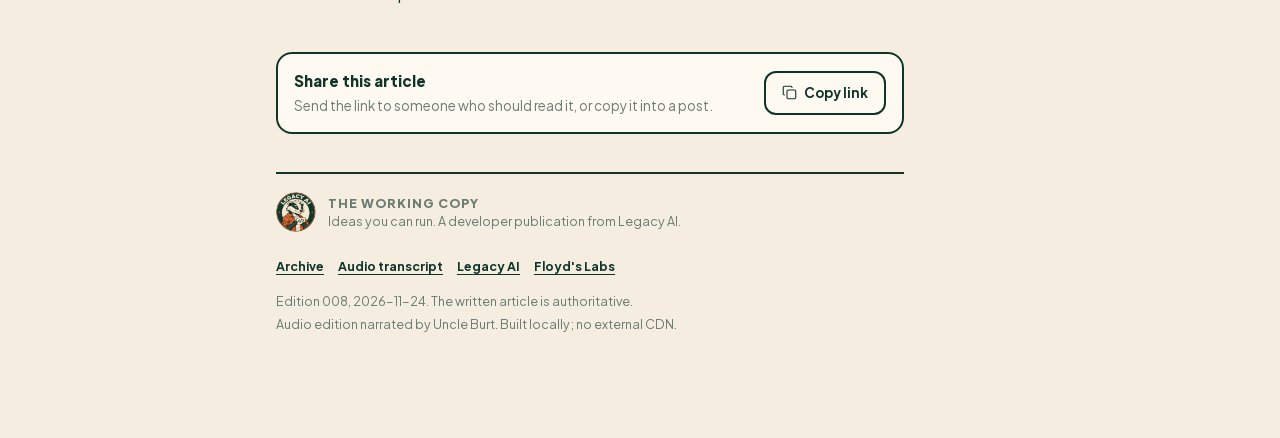
==== commit 06cf661e: "Publish 2026-11-24 06:27 edition Co-Authored-By: Claude Code <noreply@anthropic.com>" ====
--- a/index.html
+++ b/index.html
@@ -4,10 +4,10 @@
 <meta charset="utf-8">
 <meta name="viewport" content="width=device-width, initial-scale=1, viewport-fit=cover">
 <meta name="theme-color" content="#F5EDE0">
-<title>Ruby&#x27;s string bug is critical, so check your version before lunch — The Working Copy</title>
-<meta name="description" content="A heap buffer overflow in default Rails and Sinatra apps hit this week, and the fix starts with knowing which Ruby you actually run.">
-<meta property="og:title" content="Ruby&#x27;s string bug is critical, so check your version before lunch — The Working Copy">
-<meta property="og:description" content="A heap buffer overflow in default Rails and Sinatra apps hit this week, and the fix starts with knowing which Ruby you actually run.">
+<title>Your laptop can run a coding model now, and the fallback is free — The Working Copy</title>
+<meta name="description" content="Open-weight coding models now fit on 16 to 32 GB of consumer memory. Here is how to find the one your machine can actually hold, and set it up offline.">
+<meta property="og:title" content="Your laptop can run a coding model now, and the fallback is free — The Working Copy">
+<meta property="og:description" content="Open-weight coding models now fit on 16 to 32 GB of consumer memory. Here is how to find the one your machine can actually hold, and set it up offline.">
 <meta property="og:type" content="article">
 
 
@@ -120,13 +120,13 @@
     <p class="publication-intro">Practical notes from building agents, tools, and useful software. Each article connects an idea to code you can run—with source links, clear setup steps, and enough explanation to make it your own.</p>
 
     <header class="article-head">
-      <h1>Ruby&#x27;s string bug is critical, so check your version before lunch</h1>
-      <p class="article-lede">The Ruby team disclosed ruby2shell, a critical heap buffer overflow in how Ruby changes the case of strings, on November 19. Rails and classic-style Sinatra apps hit the bug in their default configuration, before any login screen, and proofs of concept exist that achieve remote code execution. Before you panic-upgrade, find out which Ruby your app actually resolves to.</p>
+      <h1>Your laptop can run a coding model now, and the fallback is free</h1>
+      <p class="article-lede">The local-model conversation has a hardware problem. Most guides assume a rack of GPUs or a 128 GB workstation. The models got smaller this year. A useful coding fallback now fits on a gaming laptop, and the only question that matters is how much memory you can give it.</p>
       <div class="meta-line">
         <span>November 24, 2026</span>
         <span class="meta-sep" aria-hidden="true"></span>
         <span>4 min read</span>
-        <span class="chip">Ruby toolchain</span>
+        <span class="chip">Local AI</span>
       </div>
       <p class="byline">By Legacy AI</p>
     </header>
@@ -137,7 +137,7 @@
           <span class="listen-icon" aria-hidden="true"><svg class="icon"><use href="#i-headphones"/></svg></span>
           <span class="listen-bar-copy">
             <strong id="listen-title">Listen to this article</strong>
-            <span class="mono" data-audio-clock>8:14</span>
+            <span class="mono" data-audio-clock>7:40</span>
           </span>
           <svg class="icon listen-chevron" aria-hidden="true"><use href="#i-chevron-down"/></svg>
         </button>
@@ -154,31 +154,196 @@
           <button class="listen-control" data-audio-back aria-label="Rewind 10 seconds"><span class="mono">-10</span></button>
           <button class="listen-control" data-audio-stop aria-label="Stop audio">Stop</button>
           <button class="listen-control" data-audio-forward aria-label="Forward 10 seconds"><span class="mono">+10</span></button>
-          <a class="listen-control" href="/assets/audio/2026-11-24.562ac74834.mp3" download>Download</a>
+          <a class="listen-control" href="/assets/audio/2026-11-24.1c164a1f81.mp3" download>Download</a>
         </div>
       </div>
-      <audio id="articleAudio" src="/assets/audio/2026-11-24.562ac74834.mp3" preload="metadata"></audio>
+      <audio id="articleAudio" src="/assets/audio/2026-11-24.1c164a1f81.mp3" preload="metadata"></audio>
     </section>
 
     <div class="article-body">
       <section id="story">
-<h2>What broke, and in plain words</h2>
-<p>A heap buffer overflow means a program writes past the end of a chunk of memory it was given, corrupting whatever was sitting next to it. In this case the trigger is something as boring as changing a string&#x27;s case, so an attacker doesn&#x27;t need a login to reach it: Veria Labs found that Ruby on Rails and classic-style Sinatra applications hit the bug in their default configuration, before any authentication. The flaw is tracked as CVE-2026-132825, rated Critical by the Ruby team, with a related integer overflow in the same string case-conversion code fixed in the same releases.</p>
-<p>The fixed versions are Ruby 3.3.14, 3.4.13, and 4.0.10, so there is a patch available no matter which release line you&#x27;re on. The awkward part is that self-hosted products bundling Ruby, including GitLab, Mastodon, Discourse, OpenProject, Chatwoot and GitHub Enterprise Server, shipped an affected Ruby in their latest release at the time of disclosure, so if you run any of those, the upgrade path goes through them, not just your own Gemfile.</p>
-<h2>Check your versions before you touch anything</h2>
-<p>The mistake everyone makes during a security scare is upgrading the thing they think they run instead of the thing they actually run. Ruby versions live in several places: the version pinned by your repository&#x27;s toolchain files, the version your terminal resolves to right now, and the version your Rails and Bundler gems were installed against. They are not always the same, and the gap between them is exactly where memory bugs hide.</p>
-<p>Run the example in the Run this block below against your own repository. It prints the Ruby, Rails and Bundler versions your repository resolves, plus the local toolchain versions. The observable output is a short table: if the Ruby line shows 3.3.14, 3.4.13, 4.0.10 or later, you&#x27;re patched and can go back to your day. If it shows anything older, you have found your afternoon. Nothing is changed by the script; it only reports, so it&#x27;s safe to run anywhere.</p>
-<h2>Patch first, then lean on the safety net</h2>
-<p>Cloudflare&#x27;s web application firewall, a filter that sits in front of your app and blocks known attack patterns, now blocks ruby2shell for every customer including Free plans, with two new rules enabled by default and set to Block. That is a genuine safety net, and the WAF rule for the related PHP flaws updated earlier even caught part of this class of pattern before disclosure. But the source post is blunt about it: the WAF is a compensating control, not a replacement for patching, because exploits can reach the bug through paths a WAF cannot see.</p>
-<p>So the order of operations is: run the version check, upgrade Ruby to a fixed release, and treat any firewall protection as the seatbelt you wear while the airbag gets installed. Your next concrete step is to run the check in your repository, note the Ruby line, and if it&#x27;s stale, plan the upgrade before the proofs of concept become working exploit kits.</p>
+<h2>The models got small enough to matter</h2>
+<p>Three releases changed the size math this year. Prism ML&#x27;s Ternary Bonsai 2 compresses a 27-billion-parameter Qwen model into a ternary build: 5.95 GB for the PTQ1_0 file and 7.21 GB for PQ2_0, while keeping about 98% of the base model&#x27;s benchmark score. JetBrains&#x27; Mellum2.1 Thinking is a 12-billion-parameter mixture of experts with 2.5 billion active per token; its Q4_K_M build is 8.07 GB. Qwen3.8-27B is a dense 27-billion model with a 262K-token context, and a four-bit build lands around 17 GB.</p>
+<p>The wider field is just as usable. OpenAI&#x27;s gpt-oss-20b is a 21-billion mixture of experts that ships natively in MXFP4 at about 14 GB. Mistral&#x27;s Devstral Small 2 is a 24-billion dense agentic coder at 12.76 GB in IQ4_XS or 14.33 GB at Q4_K_M. Qwen3-Coder-30B-A3B is an 18 GB four-bit build with 3.3 billion active parameters. Gemma 4&#x27;s 26B-A4B mixture of experts is about 17 GB, and the 31B dense build is 18.32 GB. Most of these are Apache 2.0.</p>
+<p>None of them is a frontier model. That is the trade. You give up the top of the benchmark table and the largest context windows for a model that costs nothing per token, runs without a network, and keeps your code on the machine. For a fallback, that is usually the right trade.</p>
+<h2>The only number that matters is memory</h2>
+<p>Parameter count is not memory. What has to fit is the weight file, the KV cache that grows with context, and the runtime&#x27;s own overhead. The 31B Gemma looks comfortable on a 24 GB card at 18.32 GB, until you add the runtime and a 32K context: the KV cache alone is about 3.94 GB at 32K, which runs the total past the card. The same model that feels fine at 4K is unusable at 32K. Context is a budget, not a free setting.</p>
+<p>The hardware splits into two kinds. A discrete GPU has its own VRAM; the model must fit there, or layers spill into system memory and speed collapses. Apple silicon shares one pool between CPU and GPU, so a 32 GB Mac is a 32 GB budget with the operating system on the same bill. Either way, leave two or three gigabytes for the desktop, the editor, and the context you actually want.</p>
+<p>Quantization is the other dial. A four-bit file is roughly a quarter of the 16-bit size, and the quality loss is usually small; a ternary build goes further. Smaller is not always better: a two-bit build of a large model can lose more than a four-bit build of a smaller one. Pick the largest file that fits with a couple of gigabytes left over, then shorten the context before you shrink the model.</p>
+<h2>Set up the fallback, then test it like a tool</h2>
+<p>Start with a runtime, not a model. Ollama is the shortest path; llama.cpp gives you more control; LM Studio is the GUI. Pull one of the smaller builds first, either Bonsai 2 or Mellum2.1, and run a real task from your own work. Ask it to explain a function in your repository, write a test for a bug you already fixed, or review a diff. Do not judge it on a riddle.</p>
+<p>Measure what you got. Note the tokens per second, the time to the first token, and whether the fan or battery makes the experience unpleasant. Then wire it into your editor as a fallback provider and test the failure path: turn off the network, switch to the local model, and finish one small task. A fallback you have never used is not a fallback.</p>
+<p>Keep the cloud model as the primary and the local one as the seatbelt. Use the local model for private code, offline work, rate-limit days, and the tasks where a slightly weaker answer is fine. Do not pretend it is the same model. The value is that it is yours, it is free, and it still works when the API does not.</p>
       </section>
+
+
+<style>
+.fit{margin:28px 0 34px;padding:22px;border:var(--outline);background:var(--surface-solid);border-radius:14px}
+.fit .eyebrow{margin:0 0 6px;font-size:11px;font-weight:800;letter-spacing:.14em;text-transform:uppercase;color:var(--orange)}
+.fit h2{margin:0 0 8px;font-size:26px;line-height:1.1;letter-spacing:-.02em}
+.fit-intro{margin:0 0 16px;font-size:15px;line-height:1.55;color:var(--ink-2);max-width:66ch}
+.fit-controls{display:grid;grid-template-columns:1fr 1fr;gap:14px;margin:0 0 14px}
+.fit fieldset{border:0;margin:0;padding:0}
+.fit legend{font-size:12px;font-weight:800;letter-spacing:.08em;text-transform:uppercase;color:var(--ink-3);margin-bottom:7px}
+.fit-options{display:flex;flex-wrap:wrap;gap:7px}
+.fit-radio{display:inline-flex;align-items:center;gap:6px;padding:7px 10px;border:1px solid var(--line);border-radius:999px;background:var(--surface);font-size:13px;font-weight:600;cursor:pointer}
+.fit-radio input{accent-color:var(--orange);margin:0}
+.fit-radio:has(input:checked){border-color:var(--ink);background:var(--ink);color:#fff}
+.fit-summary{margin:0 0 14px;font-size:14px;line-height:1.5;color:var(--ink-2)}
+.fit-grid{display:grid;grid-template-columns:repeat(2,minmax(0,1fr));gap:8px}
+.fit-card{display:grid;grid-template-columns:1fr auto;gap:4px 10px;text-align:left;padding:12px 14px;border:1px solid var(--line);border-radius:11px;background:#fff;cursor:pointer;font:inherit}
+.fit-card:hover{border-color:var(--ink)}
+.fit-name{font-size:14px;font-weight:750;line-height:1.3}
+.fit-meta{grid-column:1;font-size:12.5px;color:var(--ink-3)}
+.fit-badge{grid-row:1/3;grid-column:2;align-self:center;padding:4px 8px;border-radius:999px;font-size:10.5px;font-weight:800;letter-spacing:.04em;text-transform:uppercase;background:var(--surface);color:var(--ink-3);white-space:nowrap}
+.fit-card.is-good .fit-badge{background:#DCF0E4;color:#1E6B43}
+.fit-card.is-tight .fit-badge{background:#FBEBD8;color:#8A4B12}
+.fit-card.is-no{opacity:.55}
+.fit-card.is-no .fit-badge{background:#F3E1DE;color:#8A2F22}
+.fit-card.is-selected{outline:2px solid var(--ink);outline-offset:2px}
+.fit-detail{margin-top:14px;padding:14px;border:1px solid var(--line);border-radius:11px;background:#fff}
+.fit-detail h3{margin:0 0 4px;font-size:16px}
+.fit-detail p{margin:0 0 10px;font-size:14px;line-height:1.5;color:var(--ink-2)}
+.fit-command{display:flex;gap:8px;align-items:flex-start}
+.fit-command pre{flex:1;margin:0;padding:10px 12px;overflow-x:auto;background:var(--ink);color:#F7F3EA;border-radius:8px;font-size:12.5px}
+.fit-command button{flex:none;padding:9px 12px;border:1px solid var(--ink);border-radius:8px;background:var(--ink);color:#fff;font:inherit;font-size:12.5px;font-weight:700;cursor:pointer}
+.fit-note{margin:12px 0 0;font-size:12px;line-height:1.5;color:var(--ink-3)}
+@media (max-width:700px){.fit-controls{grid-template-columns:1fr}.fit-grid{grid-template-columns:1fr}}
+</style>
+<section class="fit" id="fit" aria-labelledby="fit-title"><p class="eyebrow">Interactive</p><h2 id="fit-title">Will it fit on your machine?</h2><p class="fit-intro">Pick your usable memory and the context you want. The rule adds about 2 GB for the runtime and a reserve for the KV cache. A card can look big enough for a model and still have no room left for a long conversation.</p><div class="fit-controls"><fieldset><legend>Usable memory</legend><div class="fit-options"><label class="fit-radio"><input type="radio" name="fit-memory" value="8"><span>8 GB</span></label><label class="fit-radio"><input type="radio" name="fit-memory" value="12"><span>12 GB</span></label><label class="fit-radio"><input type="radio" name="fit-memory" value="16" checked><span>16 GB</span></label><label class="fit-radio"><input type="radio" name="fit-memory" value="24"><span>24 GB</span></label><label class="fit-radio"><input type="radio" name="fit-memory" value="32"><span>32 GB</span></label><label class="fit-radio"><input type="radio" name="fit-memory" value="48"><span>48 GB</span></label><label class="fit-radio"><input type="radio" name="fit-memory" value="64"><span>64 GB</span></label></div></fieldset><fieldset><legend>Context you want</legend><div class="fit-options"><label class="fit-radio"><input type="radio" name="fit-context" value="short" data-reserve="0.5" data-label="Short (4K)"><span>Short (4K)</span></label><label class="fit-radio"><input type="radio" name="fit-context" value="medium" data-reserve="2.0" data-label="Medium (16K)" checked><span>Medium (16K)</span></label><label class="fit-radio"><input type="radio" name="fit-context" value="long" data-reserve="6.0" data-label="Long (32K+)"><span>Long (32K+)</span></label></div></fieldset></div><p class="fit-summary" data-fit-summary aria-live="polite">Choose memory and context.</p><div class="fit-grid" data-fit-grid><button type="button" class="fit-card" data-name="Ternary Bonsai 2 27B" data-weights="5.95" data-command="ollama run hf.co/prism-ml/Ternary-Bonsai-2-27B-gguf:PTQ1_0" data-note="Ternary weights; 262K context; about 98% of Qwen3.8-27B on the vendor&#x27;s suite."><span class="fit-name">Ternary Bonsai 2 27B</span><span class="fit-meta">5.95 GB · PTQ1_0</span><span class="fit-badge">—</span></button><button type="button" class="fit-card" data-name="Ternary Bonsai 2 27B" data-weights="7.21" data-command="ollama run hf.co/prism-ml/Ternary-Bonsai-2-27B-gguf:PQ2_0" data-note="The slightly larger Bonsai build; more headroom for quality, still small."><span class="fit-name">Ternary Bonsai 2 27B</span><span class="fit-meta">7.21 GB · PQ2_0</span><span class="fit-badge">—</span></button><button type="button" class="fit-card" data-name="Mellum2.1 Thinking" data-weights="8.07" data-command="ollama run hf.co/JetBrains/Mellum2.1-12B-A2.5B-Thinking-GGUF:Q4_K_M" data-note="12B MoE, 2.5B active; 131K context; built for coding agents."><span class="fit-name">Mellum2.1 Thinking</span><span class="fit-meta">8.07 GB · Q4_K_M</span><span class="fit-badge">—</span></button><button type="button" class="fit-card" data-name="Devstral Small 2 24B" data-weights="12.76" data-command="ollama run hf.co/bartowski/mistralai_Devstral-Small-2-24B-Instruct-2512-GGUF:IQ4_XS" data-note="24B dense agentic coder; 256K context; strongest at multi-file edits."><span class="fit-name">Devstral Small 2 24B</span><span class="fit-meta">12.76 GB · IQ4_XS</span><span class="fit-badge">—</span></button><button type="button" class="fit-card" data-name="gpt-oss-20b" data-weights="13.8" data-command="ollama run gpt-oss:20b" data-note="21B MoE, ~3.6B active; 128K context; strong general reasoning and tools."><span class="fit-name">gpt-oss-20b</span><span class="fit-meta">13.8 GB · MXFP4</span><span class="fit-badge">—</span></button><button type="button" class="fit-card" data-name="Devstral Small 2 24B" data-weights="14.33" data-command="ollama run hf.co/bartowski/mistralai_Devstral-Small-2-24B-Instruct-2512-GGUF:Q4_K_M" data-note="The standard four-bit Devstral build; better quality, one tier more memory."><span class="fit-name">Devstral Small 2 24B</span><span class="fit-meta">14.33 GB · Q4_K_M</span><span class="fit-badge">—</span></button><button type="button" class="fit-card" data-name="Gemma 4 26B-A4B" data-weights="16.95" data-command="ollama run gemma4:26b" data-note="26B MoE, ~4B active; 256K context; Apache 2.0."><span class="fit-name">Gemma 4 26B-A4B</span><span class="fit-meta">16.95 GB · Q4_K_M</span><span class="fit-badge">—</span></button><button type="button" class="fit-card" data-name="Qwen3.8-27B" data-weights="17" data-command="ollama run hf.co/Qwen/Qwen3.8-27B-GGUF:Q4_K_M" data-note="27B dense; 262K context; the base model behind Bonsai 2."><span class="fit-name">Qwen3.8-27B</span><span class="fit-meta">17 GB · Q4_K_M</span><span class="fit-badge">—</span></button><button type="button" class="fit-card" data-name="Qwen3-Coder-30B-A3B" data-weights="18" data-command="ollama run qwen3-coder:30b" data-note="30B MoE, 3.3B active; coding specialist; a 24 GB-class build."><span class="fit-name">Qwen3-Coder-30B-A3B</span><span class="fit-meta">18 GB · Q4_K_M</span><span class="fit-badge">—</span></button><button type="button" class="fit-card" data-name="Gemma 4 31B" data-weights="18.32" data-command="ollama run gemma4:31b" data-note="31B dense; at 24 GB the KV cache leaves only a short context."><span class="fit-name">Gemma 4 31B</span><span class="fit-meta">18.32 GB · Q4_K_M</span><span class="fit-badge">—</span></button></div><div class="fit-detail" data-fit-detail hidden><h3 data-detail-name></h3><p data-detail-note></p><div class="fit-command"><pre><code data-detail-command></code></pre><button type="button" data-copy-command>Copy command</button></div></div><p class="fit-note">Rule of thumb: weights + about 2 GB runtime + a context reserve. Check your runtime&#x27;s reported memory before you trust the badge.</p><p class="sr-only" data-fit-status aria-live="polite"></p></section>
+<script>
+(function () {
+  "use strict";
+  var root = document.getElementById("fit");
+  if (!root) { return; }
+  var key = "wc-fit-local-coding-fallback";
+  var memInputs = Array.prototype.slice.call(root.querySelectorAll("input[name=fit-memory]"));
+  var ctxInputs = Array.prototype.slice.call(root.querySelectorAll("input[name=fit-context]"));
+  var cards = Array.prototype.slice.call(root.querySelectorAll(".fit-card"));
+  var summary = root.querySelector("[data-fit-summary]");
+  var detail = root.querySelector("[data-fit-detail]");
+  var status = root.querySelector("[data-fit-status]");
+  var state = { memory: 16, context: "medium", model: "" };
+
+  try {
+    var saved = JSON.parse(localStorage.getItem(key));
+    if (saved && typeof saved === "object") {
+      if (saved.memory) { state.memory = Number(saved.memory); }
+      if (saved.context) { state.context = String(saved.context); }
+      if (saved.model) { state.model = String(saved.model); }
+    }
+  } catch (error) { /* the page still works without storage */ }
+
+  function save() {
+    try { localStorage.setItem(key, JSON.stringify(state)); } catch (error) {}
+  }
+  function announce(message) {
+    if (status) { status.textContent = message; }
+  }
+  function checkedContext() {
+    return ctxInputs.filter(function (item) { return item.checked; })[0];
+  }
+  function contextReserve() {
+    var input = checkedContext();
+    return input ? Number(input.getAttribute("data-reserve")) : 2;
+  }
+  function contextLabel() {
+    var input = checkedContext();
+    return input ? input.getAttribute("data-label") : "medium";
+  }
+  function showDetail(card) {
+    if (!detail) { return; }
+    detail.hidden = false;
+    root.querySelector("[data-detail-name]").textContent = card.getAttribute("data-name");
+    root.querySelector("[data-detail-note]").textContent = card.getAttribute("data-note");
+    root.querySelector("[data-detail-command]").textContent = card.getAttribute("data-command");
+    cards.forEach(function (item) { item.classList.toggle("is-selected", item === card); });
+    state.model = card.getAttribute("data-name");
+    save();
+  }
+  function render() {
+    var reserve = contextReserve();
+    var fit = 0;
+    cards.forEach(function (card) {
+      var weights = Number(card.getAttribute("data-weights"));
+      var need = weights + 2 + reserve;
+      var badge = card.querySelector(".fit-badge");
+      card.classList.remove("is-good", "is-tight", "is-no");
+      if (state.memory >= need + 3) {
+        card.classList.add("is-good");
+        badge.textContent = "fits with room";
+        fit += 1;
+      } else if (state.memory >= need) {
+        card.classList.add("is-tight");
+        badge.textContent = "tight";
+        fit += 1;
+      } else {
+        card.classList.add("is-no");
+        badge.textContent = "won't fit";
+      }
+    });
+    if (summary) {
+      summary.textContent = state.memory + " GB with a " + contextLabel() +
+        " context: " + fit + " of " + cards.length +
+        " fit. Pick a card for the command, or shorten the context to make room.";
+    }
+    var selected = cards.filter(function (card) {
+      return card.getAttribute("data-name") === state.model;
+    })[0];
+    if (selected) { showDetail(selected); }
+  }
+
+  memInputs.forEach(function (input) {
+    input.checked = Number(input.value) === state.memory;
+    input.addEventListener("change", function () {
+      state.memory = Number(input.value);
+      save();
+      render();
+      announce(state.memory + " GB selected.");
+    });
+  });
+  ctxInputs.forEach(function (input) {
+    input.checked = input.value === state.context;
+    input.addEventListener("change", function () {
+      state.context = input.value;
+      save();
+      render();
+      announce(contextLabel() + " context selected.");
+    });
+  });
+  cards.forEach(function (card) {
+    card.addEventListener("click", function () {
+      showDetail(card);
+      announce(card.getAttribute("data-name") + " selected.");
+    });
+  });
+  var copy = root.querySelector("[data-copy-command]");
+  if (copy) {
+    copy.addEventListener("click", function () {
+      var command = root.querySelector("[data-detail-command]").textContent;
+      if (navigator.clipboard && navigator.clipboard.writeText) {
+        navigator.clipboard.writeText(command).then(function () {
+          announce("Command copied.");
+        }, function () {
+          announce("Could not copy; select the command and copy it manually.");
+        });
+      } else {
+        announce("Select the command and copy it manually.");
+      }
+    });
+  }
+
+  render();
+})();
+</script>
+
 
       <section id="why">
         <h2>Why it matters</h2>
         <ul class="checklist">
-          <li>Default Rails and Sinatra apps reach this bug before authentication, so an unpatched app is exposed without needing a valid user.</li>
-          <li>Fixes exist on every maintained Ruby release line, so there&#x27;s no excuse requiring a major-version jump.</li>
-          <li>Self-hosted tools like GitLab, Mastodon and Discourse bundled an affected Ruby, so the fix may be a product update rather than your own code.</li>
+          <li>A free fallback when the API is rate-limited, down, or over budget.</li>
+          <li>Your code and prompts stay on the machine.</li>
+          <li>Matching a model to memory is a reusable skill, not a one-off setup.</li>
         </ul>
       </section>
 
@@ -187,53 +352,112 @@
           <img class="patch" src="/assets/brand/patch-320.7f34876db4.png" srcset="/assets/brand/patch-320.7f34876db4.png 320w, /assets/brand/patch-640.ee0c24400f.png 640w" sizes="120px" alt="Patch, the Working Copy badger, holding a code card" width="120" height="120">
           <div>
             <h2 id="run-title">Run this</h2>
-            <p>Print the Ruby, Rails and Bundler versions your own repository resolves, plus the local toolchain, before you upgrade or chase a memory bug.</p>
+            <p>Measure your memory, GPU and local-model tools, then see which open-weight coding models fit at a medium context. Read-only; downloads nothing.</p>
           </div>
         </div>
-        <div class="run-scope"><p class="section-note">The source for this edition is the Cloudflare blog post titled How Cloudflare WAF protects against ruby2shell (CVE-2026-132825). Use its project link if it names one, or run this check on your own setup.</p></div><div class="run-scope"><h3>Or run it on your own repository</h3><pre class="output"><code>python3 check-toolchain.py /path/to/your/repo</code></pre></div>
+        <div class="run-scope"><p class="section-note">The source for this edition is the Morph post titled Best Ollama Models 2026: 25+ Ranked by VRAM &amp; SWE-Bench. Use its project link if it names one, or run this check on your own setup.</p></div><div class="run-scope"><h3>Or run it on your own repository</h3><pre class="output"><code>python3 check-local-ai.py</code></pre></div>
         <div class="run-grid">
           <div class="run-step run-code">
             <h3>Copy snippet</h3>
             <pre><code id="run-snippet">#!/usr/bin/env python3
-&quot;&quot;&quot;Print the Ruby, Rails and Bundler versions a project actually runs.&quot;&quot;&quot;
+&quot;&quot;&quot;Report memory, GPU and local-model tools, and which models fit. Read-only.&quot;&quot;&quot;
 import pathlib
 import platform
+import re
 import shutil
 import subprocess
 import sys
 
 
-def version(label, command):
-    if not shutil.which(command):
-        return f&quot;  {label}: not found&quot;
+def shell(args):
     try:
-        result = subprocess.run([command, &quot;--version&quot;], capture_output=True, text=True, timeout=10)
-        line = (result.stdout or result.stderr).strip().splitlines()[0]
-        if &quot;not currently installed&quot; in line:
-            return f&quot;  {label}: not found&quot;
-        return f&quot;  {label}: {line}&quot;
-    except Exception as exc:
-        return f&quot;  {label}: error ({type(exc).__name__})&quot;
-
-
-root = pathlib.Path(sys.argv[1] if len(sys.argv) &gt; 1 else &quot;.&quot;).resolve(strict=True)
-print(&quot;project:&quot;)
-for name in (&quot;Gemfile&quot;, &quot;Gemfile.lock&quot;):
-    print(f&quot;  {name}: {&#x27;found&#x27; if (root / name).is_file() else &#x27;absent&#x27;}&quot;)
-lock = root / &quot;Gemfile.lock&quot;
-if lock.is_file():
-    lines = lock.read_text(errors=&quot;replace&quot;).splitlines()
-    for number, line in enumerate(lines):
-        text = line.strip()
-        if text.startswith(&quot;rails (&quot;):
-            print(f&quot;  rails: {text[7:-1]} (Gemfile.lock)&quot;)
-        elif text == &quot;RUBY VERSION&quot; and number + 1 &lt; len(lines):
-            print(f&quot;  ruby: {lines[number + 1].strip().removeprefix(&#x27;ruby &#x27;).strip()} (Gemfile.lock)&quot;)
-
-print(&quot;toolchain:&quot;)
-print(f&quot;  os: {platform.system()} {platform.release()} ({platform.machine()})&quot;)
-for label, command in ((&quot;ruby&quot;, &quot;ruby&quot;), (&quot;rails&quot;, &quot;rails&quot;), (&quot;bundle&quot;, &quot;bundle&quot;)):
-    print(version(label, command))
+        return subprocess.run(args, capture_output=True, text=True, timeout=10).stdout.strip()
+    except Exception:
+        return &quot;&quot;
+
+
+def memory_gb():
+    if sys.platform == &quot;darwin&quot;:
+        raw = shell([&quot;sysctl&quot;, &quot;-n&quot;, &quot;hw.memsize&quot;])
+        return round(int(raw) / 1024**3) if raw.isdigit() else 0
+    if sys.platform.startswith(&quot;linux&quot;):
+        try:
+            for line in pathlib.Path(&quot;/proc/meminfo&quot;).read_text().splitlines():
+                if line.startswith(&quot;MemTotal:&quot;):
+                    return round(int(line.split()[1]) / 1024 / 1024)
+        except OSError:
+            pass
+    if sys.platform.startswith(&quot;win&quot;):
+        raw = shell([&quot;powershell&quot;, &quot;-NoProfile&quot;, &quot;-Command&quot;,
+                     &quot;(Get-CimInstance Win32_ComputerSystem).TotalPhysicalMemory&quot;])
+        return round(int(raw) / 1024**3) if raw.isdigit() else 0
+    return 0
+
+
+def gpu_line():
+    if sys.platform == &quot;darwin&quot;:
+        text = shell([&quot;system_profiler&quot;, &quot;SPDisplaysDataType&quot;])
+        chip = re.search(r&quot;Chipset Model:\s*(.+)&quot;, text)
+        cores = re.search(r&quot;Total Number of Cores:\s*(\d+)&quot;, text)
+        vram = re.search(r&quot;VRAM \(Total\):\s*(.+)&quot;, text)
+        name = chip.group(1).strip() if chip else &quot;not detected&quot;
+        if &quot;Apple&quot; in name:
+            return name + (f&quot;, {cores.group(1)} GPU cores&quot; if cores else &quot;&quot;) + &quot; (unified memory)&quot;
+        return name + (f&quot;, {vram.group(1).strip()} VRAM&quot; if vram else &quot;&quot;)
+    if shutil.which(&quot;nvidia-smi&quot;):
+        out = shell([&quot;nvidia-smi&quot;, &quot;--query-gpu=name,memory.total&quot;, &quot;--format=csv,noheader&quot;])
+        if out:
+            return out.splitlines()[0].strip()
+    if sys.platform.startswith(&quot;win&quot;):
+        out = shell([&quot;powershell&quot;, &quot;-NoProfile&quot;, &quot;-Command&quot;,
+                     &quot;Get-CimInstance Win32_VideoController | Select-Object -First 1 -ExpandProperty Name&quot;])
+        if out:
+            return out.splitlines()[0].strip()
+    return &quot;not detected&quot;
+
+
+MODELS = [
+    (&quot;Ternary Bonsai 2 27B&quot;, &quot;PTQ1_0&quot;, 5.95),
+    (&quot;Ternary Bonsai 2 27B&quot;, &quot;PQ2_0&quot;, 7.21),
+    (&quot;Mellum2.1 Thinking&quot;, &quot;Q4_K_M&quot;, 8.07),
+    (&quot;Devstral Small 2 24B&quot;, &quot;IQ4_XS&quot;, 12.76),
+    (&quot;gpt-oss-20b&quot;, &quot;MXFP4&quot;, 13.8),
+    (&quot;Devstral Small 2 24B&quot;, &quot;Q4_K_M&quot;, 14.33),
+    (&quot;Gemma 4 26B-A4B&quot;, &quot;Q4_K_M&quot;, 16.95),
+    (&quot;Qwen3.8-27B&quot;, &quot;Q4_K_M&quot;, 17.0),
+    (&quot;Qwen3-Coder-30B-A3B&quot;, &quot;Q4_K_M&quot;, 18.0),
+    (&quot;Gemma 4 31B&quot;, &quot;Q4_K_M&quot;, 18.32),
+]
+
+print(f&quot;os: {platform.system()} {platform.release()} ({platform.machine()})&quot;)
+gpu = gpu_line()
+memory = memory_gb()
+shared = &quot;Apple&quot; in gpu and sys.platform == &quot;darwin&quot;
+print(f&quot;memory: {memory} GB total&quot; + (&quot; (shared by CPU and GPU)&quot; if shared else &quot;&quot;))
+print(f&quot;gpu: {gpu}&quot;)
+print(f&quot;disk free: {shutil.disk_usage(pathlib.Path.home()).free / 1024**3:.0f} GB&quot;)
+print(&quot;tools:&quot;)
+for label, names in ((&quot;ollama&quot;, (&quot;ollama&quot;,)), (&quot;llama-cli&quot;, (&quot;llama-cli&quot;,)), (&quot;lm studio&quot;, (&quot;lms&quot;,))):
+    print(f&quot;  {label}: {&#x27;found&#x27; if any(shutil.which(name) for name in names) else &#x27;not found&#x27;}&quot;)
+
+print(f&quot;models at {memory} GB, 2 GB runtime + 2 GB context reserve:&quot;)
+fit = 0
+for name, quant, weights in MODELS:
+    need = weights + 4
+    if memory &gt;= need + 3:
+        verdict = &quot;fits with room&quot;
+        fit += 1
+    elif memory &gt;= need:
+        verdict = &quot;tight&quot;
+        fit += 1
+    else:
+        verdict = &quot;won&#x27;t fit&quot;
+    if name == &quot;Gemma 4 31B&quot; and verdict == &quot;tight&quot;:
+        verdict = &quot;tight; only a short context fits&quot;
+    print(f&quot;  {name} {quant} ({weights:g} GB): {verdict}&quot;)
+print(f&quot;summary: {fit} of {len(MODELS)} fit at a medium context; the largest need a shorter context.&quot;)
+print(&quot;note: sizes vary by quantization. Apple silicon shares memory; a discrete GPU needs the model in VRAM.&quot;)
+print(&quot;This is a memory check, not a speed benchmark. Nothing is downloaded or changed.&quot;)
 </code></pre>
             <button class="btn-orange" data-copy-target="run-snippet">
               <svg class="icon icon-sm" aria-hidden="true"><use href="#i-copy"/></svg>
@@ -243,25 +467,33 @@
           <div class="run-step">
             <h3>Open full example</h3>
             <p>The complete script, with the checks described above and a short explanation.</p>
-            <a class="run-link" href="/editions/2026-11-24/run/check-toolchain.py">check-toolchain.py<svg class="icon icon-sm" aria-hidden="true"><use href="#i-arrow-up-right"/></svg></a>
+            <a class="run-link" href="/editions/2026-11-24/run/check-local-ai.py">check-local-ai.py<svg class="icon icon-sm" aria-hidden="true"><use href="#i-arrow-up-right"/></svg></a>
             <p class="mono-note">Python 3.15.2 · no dependencies</p>
           </div>
           <div class="run-step">
             <h3>View source</h3>
             <p>The upstream item this edition is built on.</p>
-            <a class="run-link" href="https://blog.cloudflare.com/ruby2shell-waf-protection/">Cloudflare blog<svg class="icon icon-sm" aria-hidden="true"><use href="#i-external-link"/></svg></a>
-            <a class="run-link" href="/editions/2026-11-24/run/check-toolchain.py">View check-toolchain.py<svg class="icon icon-sm" aria-hidden="true"><use href="#i-arrow-up-right"/></svg></a>
+            <a class="run-link" href="https://www.morphllm.com/best-ollama-models">Morph<svg class="icon icon-sm" aria-hidden="true"><use href="#i-external-link"/></svg></a>
+            <a class="run-link" href="/editions/2026-11-24/run/check-local-ai.py">View check-local-ai.py<svg class="icon icon-sm" aria-hidden="true"><use href="#i-arrow-up-right"/></svg></a>
           </div>
           <div class="run-step run-result">
             <h3>Check your result</h3>
-            <pre class="output">project:
-  Gemfile: found
-  Gemfile.lock: found
-  rails: 8.0.4 (Gemfile.lock)
-  ruby: 3.4.5p100 (Gemfile.lock)</pre>
-            <p class="mono-note">Tested 2026-11-23 · Python 3.15.2 · local Ruby fixture</p>
-            <p class="provenance">Example output: Excerpt from a local Ruby fixture; your Rails and Ruby versions will differ.</p>
-            <p class="limit">This reads the Gemfile and Gemfile.lock and asks the local toolchain. It does not audit the app and cannot tell you whether a CVE applies to your dependency tree. This is not a security audit. No project code is executed.</p>
+            <pre class="output">os: Darwin 27.3.0 (arm64)
+memory: 24 GB total (shared by CPU and GPU)
+gpu: Apple M4, 10 GPU cores (unified memory)
+tools:
+  ollama: found
+  llama-cli: found
+models at 24 GB, 2 GB runtime + 2 GB context reserve:
+  Ternary Bonsai 2 27B PTQ1_0 (5.95 GB): fits with room
+  Mellum2.1 Thinking Q4_K_M (8.07 GB): fits with room
+  gpt-oss-20b MXFP4 (13.8 GB): fits with room
+  Qwen3.8-27B Q4_K_M (17 GB): fits with room
+  Gemma 4 31B Q4_K_M (18.32 GB): tight; only a short context fits
+summary: 10 of 10 fit at a medium context; the largest need a shorter context.</pre>
+            <p class="mono-note">Tested 2026-11-24 · Python 3.15.2 · 24 GB Apple M4</p>
+            <p class="provenance">Example output: Output from a local twenty-four gigabyte Mac; your memory, GPU, disk and tools will differ.</p>
+            <p class="limit">This reads memory, the GPU name and installed tools. It cannot predict speed, and a discrete GPU needs the model to fit in VRAM. Sizes are approximate and vary by quantization. This is not a benchmark or a security audit.</p>
             <p class="limit">This is a scope check, not a security audit.</p>
           </div>
         </div>
@@ -269,11 +501,11 @@
 
       <section id="agent">
         <h2>Hand it to your agent</h2>
-        <p>This agent reads your repository&#x27;s Ruby version files and prints the Ruby, Rails and Bundler versions your app actually resolves, plus the local toolchain. It stops after reporting, changing nothing, because the first job is seeing the version gap, not closing it.</p>
+        <p>Here is a prompt you can hand to your coding agent. It inventories the machine, picks the largest model that fits with headroom, and writes a short setup report. It stops before changing global settings or downloading anything without your approval.</p>
         <div class="agent-prompt">
           <h3>Agent prompt</h3>
           <p>Paste this into the coding agent you already use. It is written to inspect before editing and to stop at the approval boundary.</p>
-          <pre><code id="agent-prompt">You are auditing my setup for The Working Copy edition &quot;Ruby&#x27;s string bug is critical, so check your version before lunch&quot;. Work read-only until I approve changes. Read the source at https://blog.cloudflare.com/ruby2shell-waf-protection/, list every factual claim in the article, and check each one against that source. Report any claim the source does not support and any concrete step the article asks me to take. Do not print API keys, tokens, or credential-bearing URLs. Propose the smallest correction and wait for my approval before editing.</code></pre>
+          <pre><code id="agent-prompt">You are auditing my setup for The Working Copy edition &quot;Your laptop can run a coding model now, and the fallback is free&quot;. Work read-only until I approve changes. Read the source at https://www.morphllm.com/best-ollama-models, list every factual claim in the article, and check each one against that source. Report any claim the source does not support and any concrete step the article asks me to take. Do not print API keys, tokens, or credential-bearing URLs. Propose the smallest correction and wait for my approval before editing.</code></pre>
           <button class="btn-orange" data-copy-target="agent-prompt">
             <svg class="icon icon-sm" aria-hidden="true"><use href="#i-copy"/></svg>
             <span>Copy agent prompt</span>
@@ -284,17 +516,24 @@
       <section id="watch">
         <h2>Also worth reading</h2>
         <ul class="watch-list">
-          <li><strong class="watch-title">The related integer overflow fix</strong><span class="watch-detail">The same Ruby releases also fix a related integer overflow in string case conversion, tracked as GHSA-87fm-7w84-j2px, so one upgrade closes both doors.</span></li>
-          <li><strong class="watch-title">Bundled-Ruby products you may run</strong><span class="watch-detail">GitLab, Mastodon, Discourse, OpenProject and Chatwoot all shipped an affected Ruby at disclosure time; watch their release feeds for patched builds.</span></li>
-          <li><strong class="watch-title">The WAF rules covering the gap</strong><span class="watch-detail">Cloudflare added blocking rules for ruby2shell to its Free and Managed Rulesets, on by default, useful as a bridge while you schedule the upgrade.</span></li>
+          <li><strong class="watch-title">Ternary Bonsai 2 27B</strong><span class="watch-detail">PrismML&#x27;s sizes, 262K context and Apache 2.0 terms.</span></li>
+          <li><strong class="watch-title">Mellum2.1 Thinking</strong><span class="watch-detail">JetBrains&#x27; 12B MoE coding model and its GGUF builds.</span></li>
+          <li><strong class="watch-title">Qwen3.8-27B</strong><span class="watch-detail">The dense 27B model behind many of these builds.</span></li>
         </ul>
       </section>
 
       <section id="sources">
         <h2>Sources</h2>
         <ul class="source-list source-list-inline">
-          <li><a href="https://blog.cloudflare.com/ruby2shell-waf-protection/">How Cloudflare WAF protects against ruby2shell (CVE-2026-132825)<svg class="icon icon-sm" aria-hidden="true"><use href="#i-external-link"/></svg></a></li>
-          <li><a href="/editions/2026-11-24/run/check-toolchain.py">The runnable example used in this article<svg class="icon icon-sm" aria-hidden="true"><use href="#i-arrow-up-right"/></svg></a></li>
+          <li><a href="https://www.morphllm.com/best-ollama-models">Best Ollama Models 2026: 25+ Ranked by VRAM &amp; SWE-Bench<svg class="icon icon-sm" aria-hidden="true"><use href="#i-external-link"/></svg></a></li>
+          <li><a href="https://docs.prismml.com/models/bonsai-2-27b">Ternary Bonsai 2 27B documentation<svg class="icon icon-sm" aria-hidden="true"><use href="#i-external-link"/></svg></a></li>
+          <li><a href="https://huggingface.co/JetBrains/Mellum2.1-12B-A2.5B-Thinking">Mellum2.1-12B-A2.5B-Thinking model card<svg class="icon icon-sm" aria-hidden="true"><use href="#i-external-link"/></svg></a></li>
+          <li><a href="https://github.com/AlibabaCloud-Official/Qwen3.8-27B">Qwen3.8-27B repository<svg class="icon icon-sm" aria-hidden="true"><use href="#i-external-link"/></svg></a></li>
+          <li><a href="https://developers.openai.com/cookbook/articles/gpt-oss/run-transformers">Running gpt-oss with Transformers<svg class="icon icon-sm" aria-hidden="true"><use href="#i-external-link"/></svg></a></li>
+          <li><a href="https://huggingface.co/mistralai/Devstral-Small-2-24B-Instruct-2512">Devstral Small 2 24B model card<svg class="icon icon-sm" aria-hidden="true"><use href="#i-external-link"/></svg></a></li>
+          <li><a href="https://github.com/QwenLM/Qwen3-Coder">Qwen3-Coder repository<svg class="icon icon-sm" aria-hidden="true"><use href="#i-external-link"/></svg></a></li>
+          <li><a href="https://ollama.com/library/gemma4">Gemma 4 model library<svg class="icon icon-sm" aria-hidden="true"><use href="#i-external-link"/></svg></a></li>
+          <li><a href="/editions/2026-11-24/run/check-local-ai.py">The runnable example used in this article<svg class="icon icon-sm" aria-hidden="true"><use href="#i-arrow-up-right"/></svg></a></li>
         </ul>
       </section>
     </div>
@@ -329,7 +568,7 @@
       <div class="listen-head"><h2>Run this</h2><span class="chip">Patch</span></div>
       <div class="aside-run">
         <img class="aside-patch" src="/assets/brand/patch-320.7f34876db4.png" alt="Patch, the Working Copy badger" width="72" height="72">
-        <p>Know the version before you chase the bug.</p>
+        <p>Measure the machine before you download the model.</p>
       </div>
       <button class="btn-orange" data-copy-target="run-snippet">
         <svg class="icon icon-sm" aria-hidden="true"><use href="#i-copy"/></svg>
@@ -339,7 +578,7 @@
         <svg class="icon icon-sm" aria-hidden="true"><use href="#i-copy"/></svg>
         <span>Copy agent prompt</span>
       </button>
-      <a class="btn-secondary" href="/editions/2026-11-24/run/check-toolchain.py">Open the full example<svg class="icon icon-sm" aria-hidden="true"><use href="#i-arrow-up-right"/></svg></a>
+      <a class="btn-secondary" href="/editions/2026-11-24/run/check-local-ai.py">Open the full example<svg class="icon icon-sm" aria-hidden="true"><use href="#i-arrow-up-right"/></svg></a>
     </section>
 
     <section class="about-card">
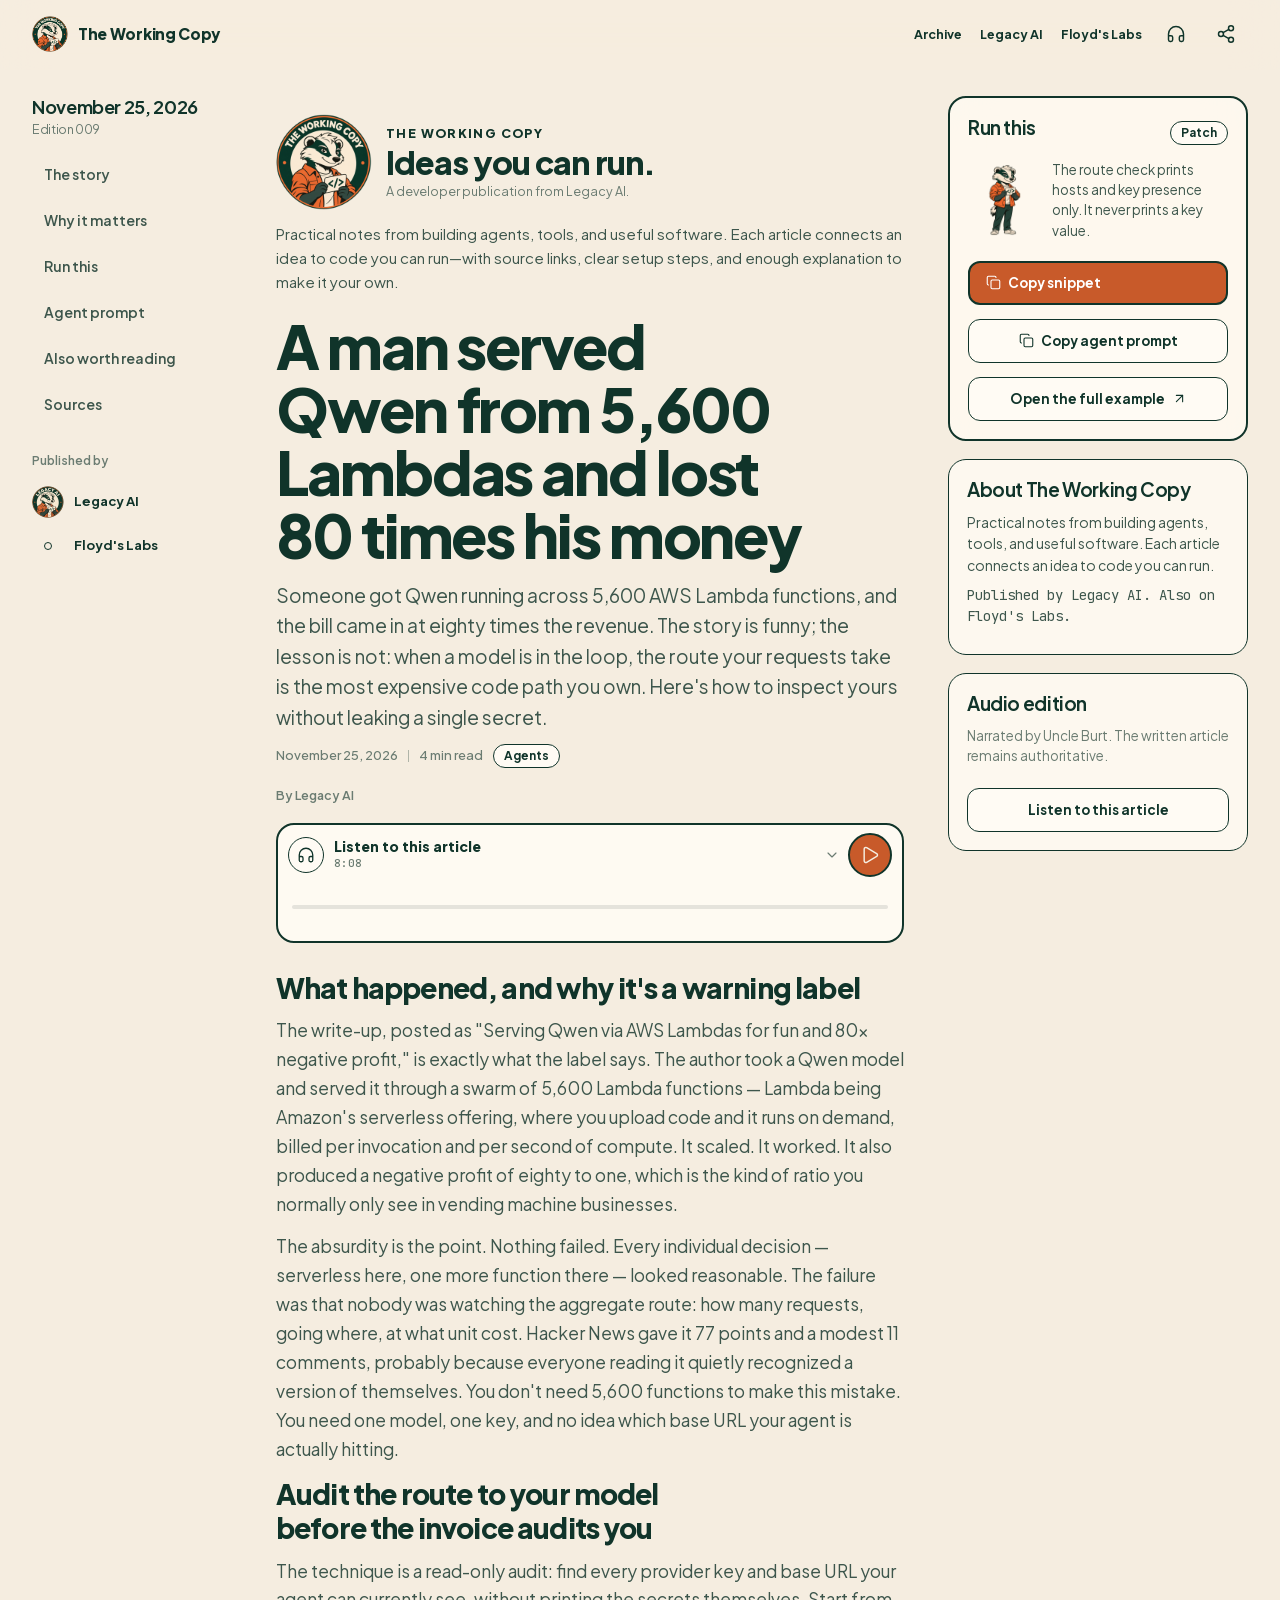
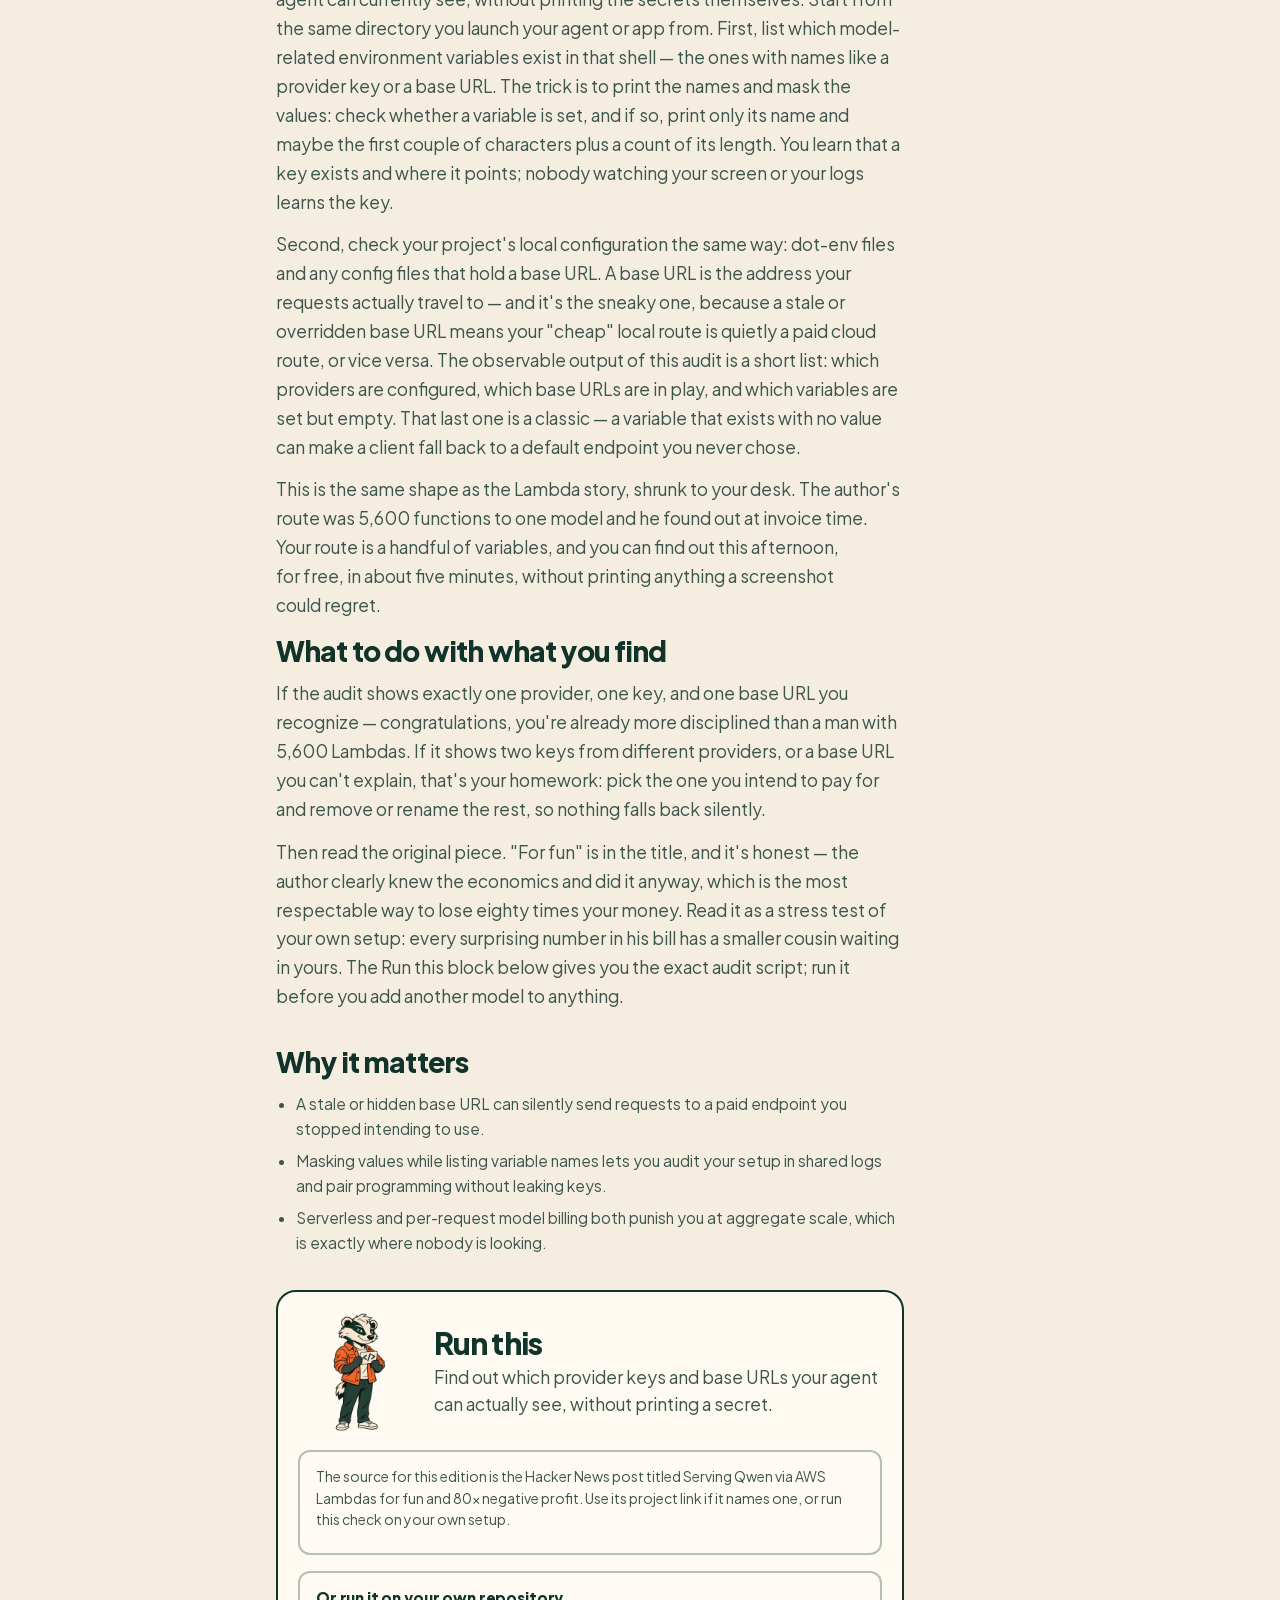
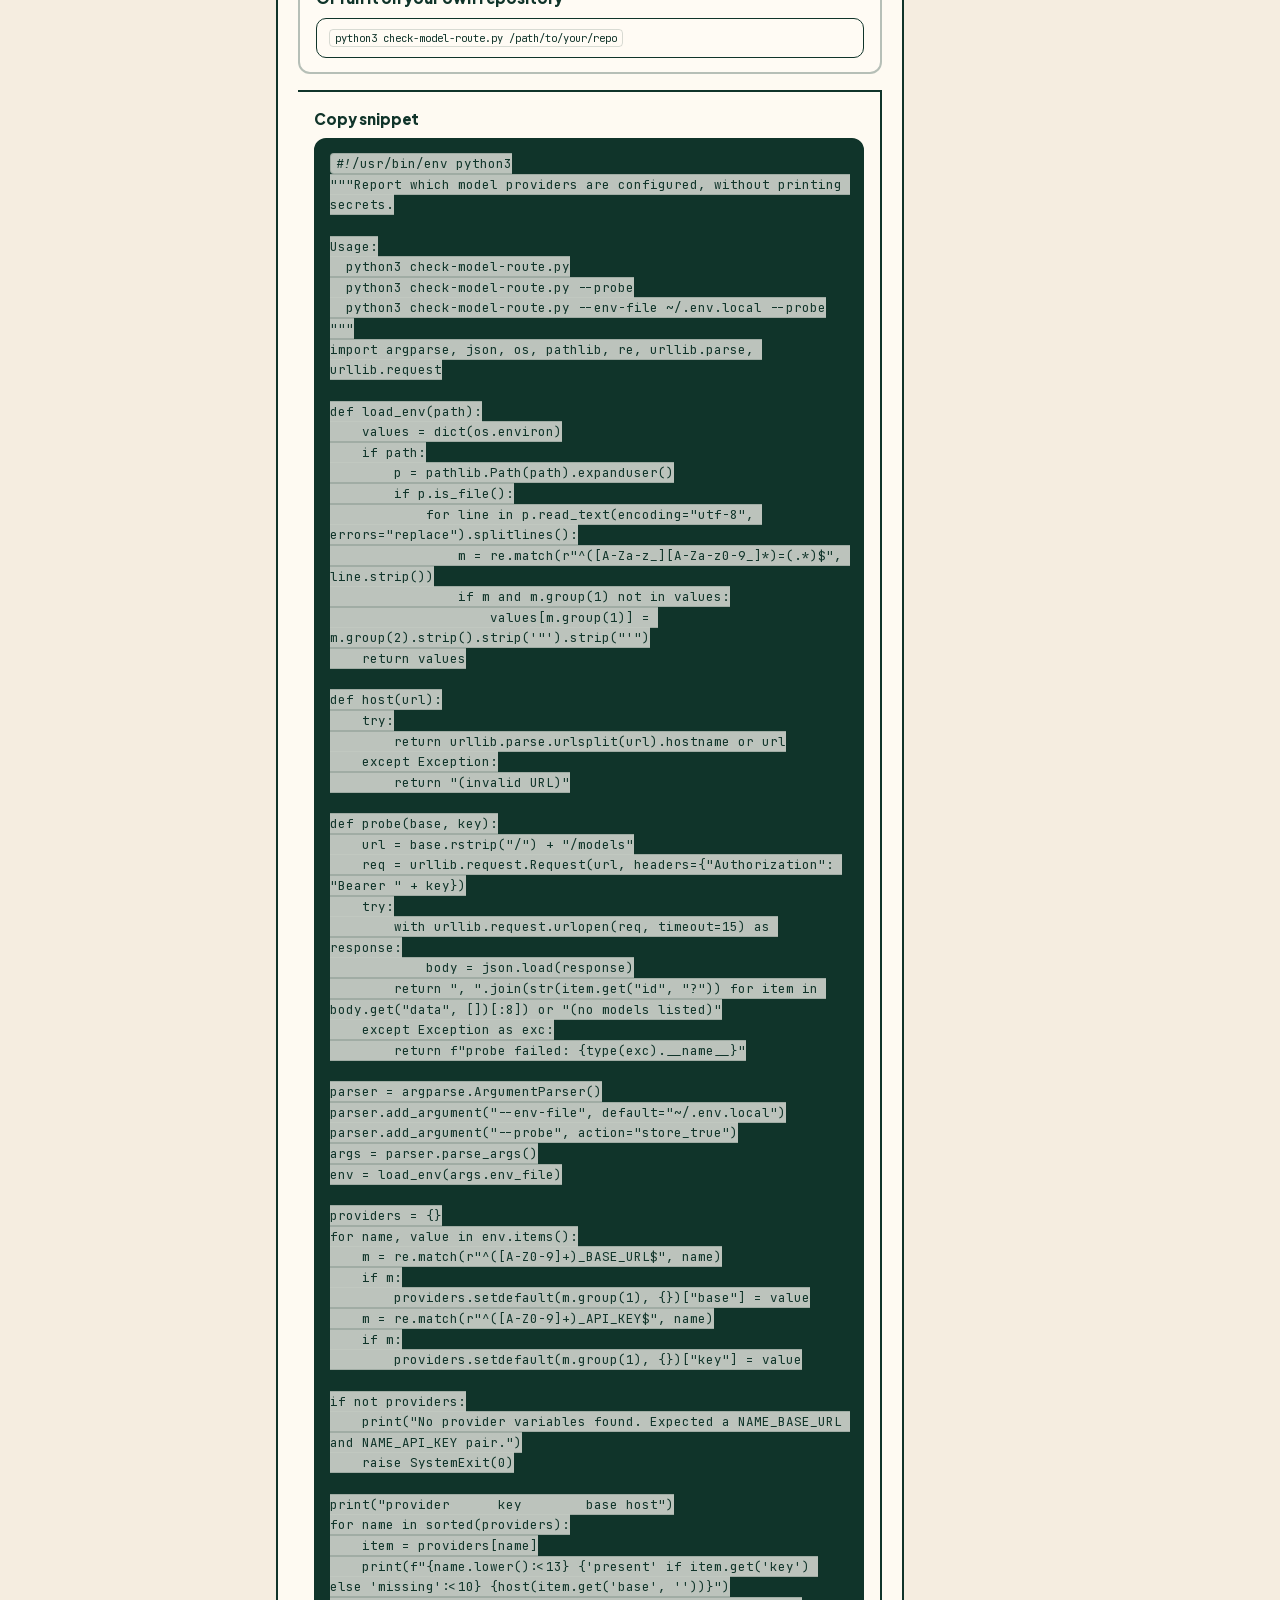
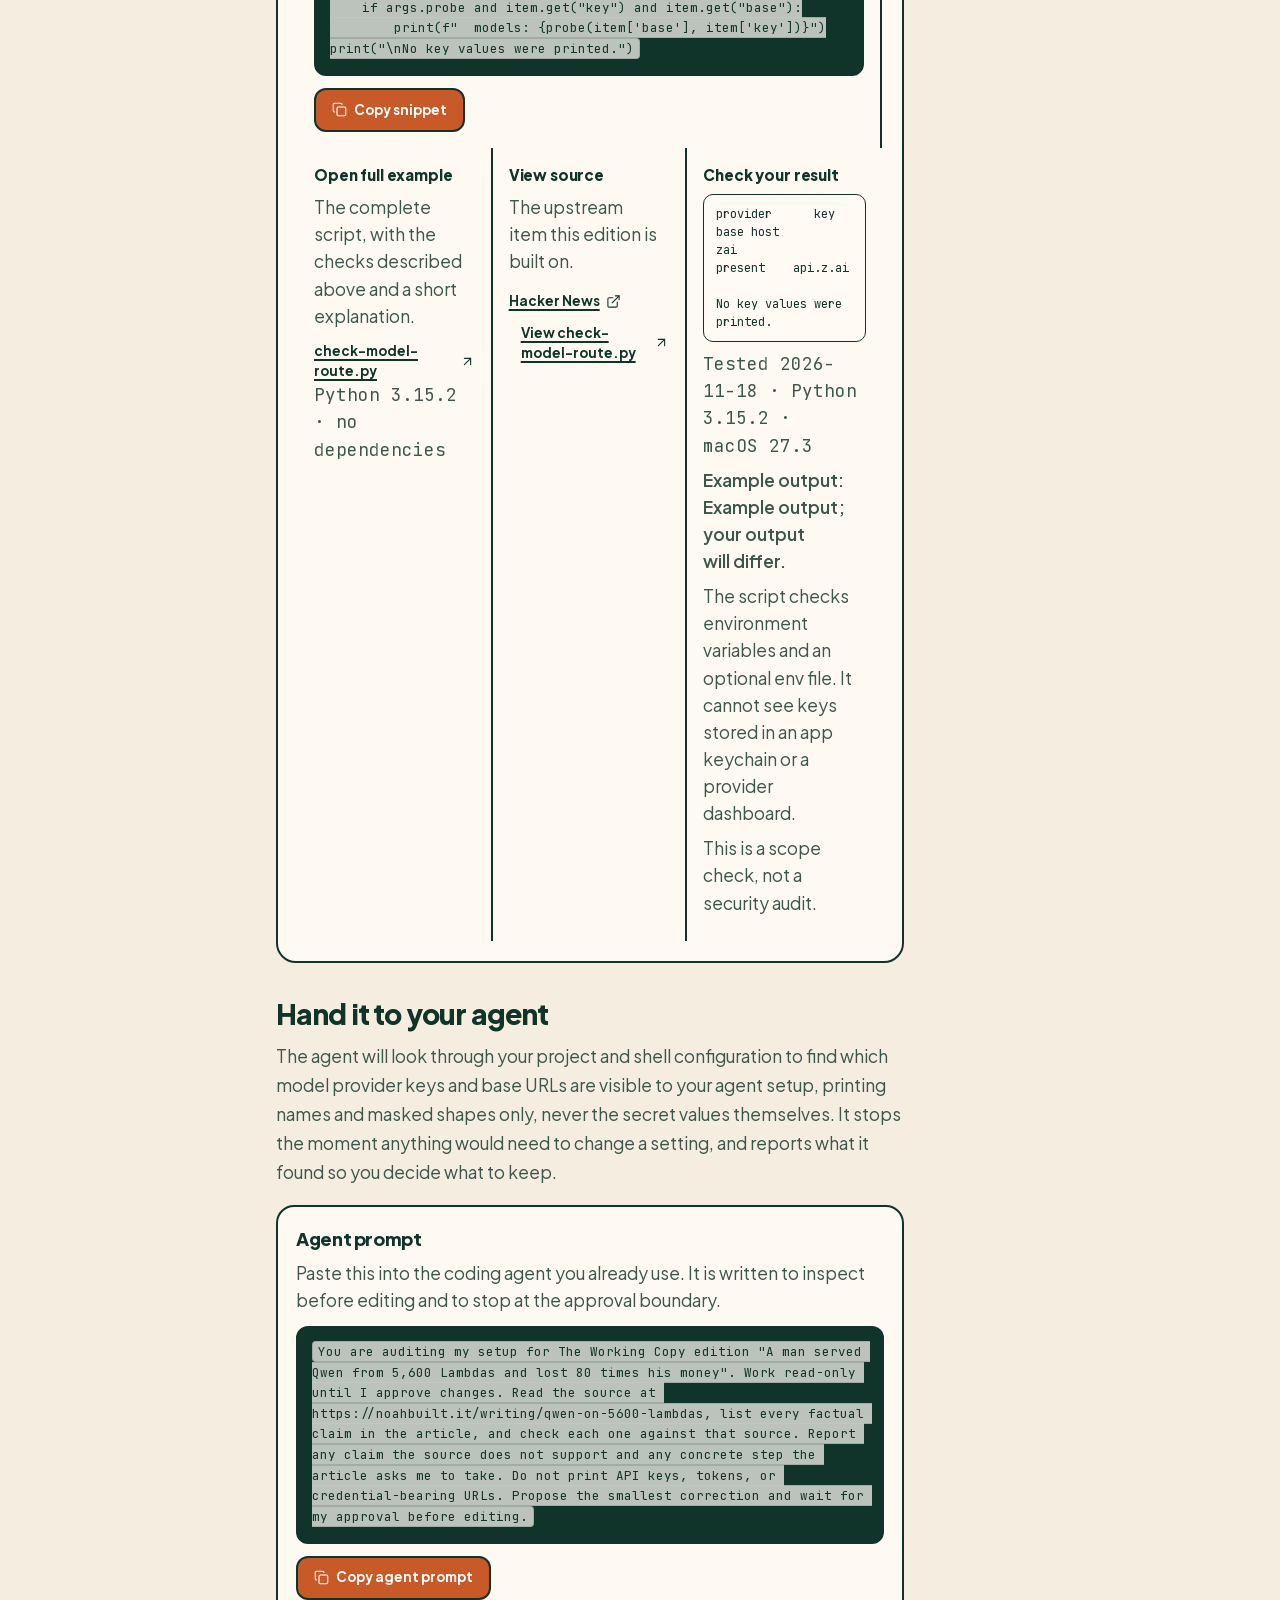
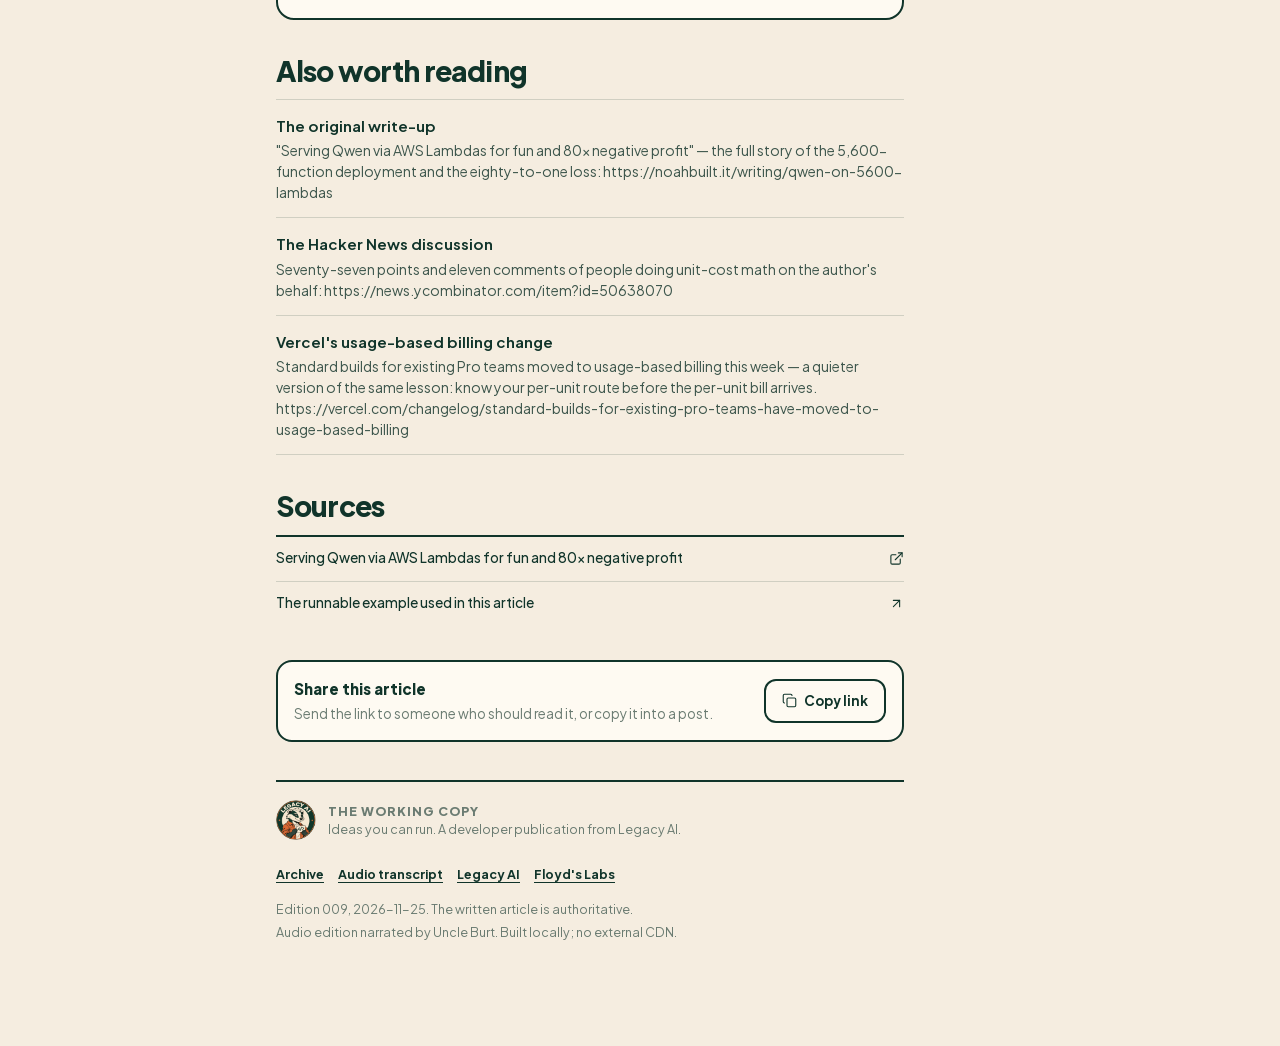
==== commit d4cc1dd3: "Publish 2026-11-25 06:29 edition Co-Authored-By: Claude Code <noreply@anthropic.com>" ====
--- a/index.html
+++ b/index.html
@@ -4,10 +4,10 @@
 <meta charset="utf-8">
 <meta name="viewport" content="width=device-width, initial-scale=1, viewport-fit=cover">
 <meta name="theme-color" content="#F5EDE0">
-<title>Your laptop can run a coding model now, and the fallback is free — The Working Copy</title>
-<meta name="description" content="Open-weight coding models now fit on 16 to 32 GB of consumer memory. Here is how to find the one your machine can actually hold, and set it up offline.">
-<meta property="og:title" content="Your laptop can run a coding model now, and the fallback is free — The Working Copy">
-<meta property="og:description" content="Open-weight coding models now fit on 16 to 32 GB of consumer memory. Here is how to find the one your machine can actually hold, and set it up offline.">
+<title>A man served Qwen from 5,600 Lambdas and lost 80 times his money — The Working Copy</title>
+<meta name="description" content="Serverless made his model scale beautifully in the wrong direction. Before you wire a model into anything, find out where your requests actually go.">
+<meta property="og:title" content="A man served Qwen from 5,600 Lambdas and lost 80 times his money — The Working Copy">
+<meta property="og:description" content="Serverless made his model scale beautifully in the wrong direction. Before you wire a model into anything, find out where your requests actually go.">
 <meta property="og:type" content="article">
 
 
@@ -91,7 +91,7 @@
 <div class="shell">
   <aside class="rail" aria-label="Article navigation">
     <div class="rail-block">
-      <p class="rail-date">November 24, 2026<span>Edition 008</span></p>
+      <p class="rail-date">November 25, 2026<span>Edition 009</span></p>
       <nav class="rail-nav" aria-label="In this article">
         <a class="rail-link" href="#story">The story</a>
         <a class="rail-link" href="#why">Why it matters</a>
@@ -120,13 +120,13 @@
     <p class="publication-intro">Practical notes from building agents, tools, and useful software. Each article connects an idea to code you can run—with source links, clear setup steps, and enough explanation to make it your own.</p>
 
     <header class="article-head">
-      <h1>Your laptop can run a coding model now, and the fallback is free</h1>
-      <p class="article-lede">The local-model conversation has a hardware problem. Most guides assume a rack of GPUs or a 128 GB workstation. The models got smaller this year. A useful coding fallback now fits on a gaming laptop, and the only question that matters is how much memory you can give it.</p>
+      <h1>A man served Qwen from 5,600 Lambdas and lost 80 times his money</h1>
+      <p class="article-lede">Someone got Qwen running across 5,600 AWS Lambda functions, and the bill came in at eighty times the revenue. The story is funny; the lesson is not: when a model is in the loop, the route your requests take is the most expensive code path you own. Here&#x27;s how to inspect yours without leaking a single secret.</p>
       <div class="meta-line">
-        <span>November 24, 2026</span>
+        <span>November 25, 2026</span>
         <span class="meta-sep" aria-hidden="true"></span>
         <span>4 min read</span>
-        <span class="chip">Local AI</span>
+        <span class="chip">Agents</span>
       </div>
       <p class="byline">By Legacy AI</p>
     </header>
@@ -137,7 +137,7 @@
           <span class="listen-icon" aria-hidden="true"><svg class="icon"><use href="#i-headphones"/></svg></span>
           <span class="listen-bar-copy">
             <strong id="listen-title">Listen to this article</strong>
-            <span class="mono" data-audio-clock>7:40</span>
+            <span class="mono" data-audio-clock>8:08</span>
           </span>
           <svg class="icon listen-chevron" aria-hidden="true"><use href="#i-chevron-down"/></svg>
         </button>
@@ -154,196 +154,34 @@
           <button class="listen-control" data-audio-back aria-label="Rewind 10 seconds"><span class="mono">-10</span></button>
           <button class="listen-control" data-audio-stop aria-label="Stop audio">Stop</button>
           <button class="listen-control" data-audio-forward aria-label="Forward 10 seconds"><span class="mono">+10</span></button>
-          <a class="listen-control" href="/assets/audio/2026-11-24.1c164a1f81.mp3" download>Download</a>
-        </div>
-      </div>
-      <audio id="articleAudio" src="/assets/audio/2026-11-24.1c164a1f81.mp3" preload="metadata"></audio>
+          <a class="listen-control" href="/assets/audio/2026-11-25.d1c2cacc2e.mp3" download>Download</a>
+        </div>
+      </div>
+      <audio id="articleAudio" src="/assets/audio/2026-11-25.d1c2cacc2e.mp3" preload="metadata"></audio>
     </section>
 
     <div class="article-body">
       <section id="story">
-<h2>The models got small enough to matter</h2>
-<p>Three releases changed the size math this year. Prism ML&#x27;s Ternary Bonsai 2 compresses a 27-billion-parameter Qwen model into a ternary build: 5.95 GB for the PTQ1_0 file and 7.21 GB for PQ2_0, while keeping about 98% of the base model&#x27;s benchmark score. JetBrains&#x27; Mellum2.1 Thinking is a 12-billion-parameter mixture of experts with 2.5 billion active per token; its Q4_K_M build is 8.07 GB. Qwen3.8-27B is a dense 27-billion model with a 262K-token context, and a four-bit build lands around 17 GB.</p>
-<p>The wider field is just as usable. OpenAI&#x27;s gpt-oss-20b is a 21-billion mixture of experts that ships natively in MXFP4 at about 14 GB. Mistral&#x27;s Devstral Small 2 is a 24-billion dense agentic coder at 12.76 GB in IQ4_XS or 14.33 GB at Q4_K_M. Qwen3-Coder-30B-A3B is an 18 GB four-bit build with 3.3 billion active parameters. Gemma 4&#x27;s 26B-A4B mixture of experts is about 17 GB, and the 31B dense build is 18.32 GB. Most of these are Apache 2.0.</p>
-<p>None of them is a frontier model. That is the trade. You give up the top of the benchmark table and the largest context windows for a model that costs nothing per token, runs without a network, and keeps your code on the machine. For a fallback, that is usually the right trade.</p>
-<h2>The only number that matters is memory</h2>
-<p>Parameter count is not memory. What has to fit is the weight file, the KV cache that grows with context, and the runtime&#x27;s own overhead. The 31B Gemma looks comfortable on a 24 GB card at 18.32 GB, until you add the runtime and a 32K context: the KV cache alone is about 3.94 GB at 32K, which runs the total past the card. The same model that feels fine at 4K is unusable at 32K. Context is a budget, not a free setting.</p>
-<p>The hardware splits into two kinds. A discrete GPU has its own VRAM; the model must fit there, or layers spill into system memory and speed collapses. Apple silicon shares one pool between CPU and GPU, so a 32 GB Mac is a 32 GB budget with the operating system on the same bill. Either way, leave two or three gigabytes for the desktop, the editor, and the context you actually want.</p>
-<p>Quantization is the other dial. A four-bit file is roughly a quarter of the 16-bit size, and the quality loss is usually small; a ternary build goes further. Smaller is not always better: a two-bit build of a large model can lose more than a four-bit build of a smaller one. Pick the largest file that fits with a couple of gigabytes left over, then shorten the context before you shrink the model.</p>
-<h2>Set up the fallback, then test it like a tool</h2>
-<p>Start with a runtime, not a model. Ollama is the shortest path; llama.cpp gives you more control; LM Studio is the GUI. Pull one of the smaller builds first, either Bonsai 2 or Mellum2.1, and run a real task from your own work. Ask it to explain a function in your repository, write a test for a bug you already fixed, or review a diff. Do not judge it on a riddle.</p>
-<p>Measure what you got. Note the tokens per second, the time to the first token, and whether the fan or battery makes the experience unpleasant. Then wire it into your editor as a fallback provider and test the failure path: turn off the network, switch to the local model, and finish one small task. A fallback you have never used is not a fallback.</p>
-<p>Keep the cloud model as the primary and the local one as the seatbelt. Use the local model for private code, offline work, rate-limit days, and the tasks where a slightly weaker answer is fine. Do not pretend it is the same model. The value is that it is yours, it is free, and it still works when the API does not.</p>
-      </section>
-
-
-<style>
-.fit{margin:28px 0 34px;padding:22px;border:var(--outline);background:var(--surface-solid);border-radius:14px}
-.fit .eyebrow{margin:0 0 6px;font-size:11px;font-weight:800;letter-spacing:.14em;text-transform:uppercase;color:var(--orange)}
-.fit h2{margin:0 0 8px;font-size:26px;line-height:1.1;letter-spacing:-.02em}
-.fit-intro{margin:0 0 16px;font-size:15px;line-height:1.55;color:var(--ink-2);max-width:66ch}
-.fit-controls{display:grid;grid-template-columns:1fr 1fr;gap:14px;margin:0 0 14px}
-.fit fieldset{border:0;margin:0;padding:0}
-.fit legend{font-size:12px;font-weight:800;letter-spacing:.08em;text-transform:uppercase;color:var(--ink-3);margin-bottom:7px}
-.fit-options{display:flex;flex-wrap:wrap;gap:7px}
-.fit-radio{display:inline-flex;align-items:center;gap:6px;padding:7px 10px;border:1px solid var(--line);border-radius:999px;background:var(--surface);font-size:13px;font-weight:600;cursor:pointer}
-.fit-radio input{accent-color:var(--orange);margin:0}
-.fit-radio:has(input:checked){border-color:var(--ink);background:var(--ink);color:#fff}
-.fit-summary{margin:0 0 14px;font-size:14px;line-height:1.5;color:var(--ink-2)}
-.fit-grid{display:grid;grid-template-columns:repeat(2,minmax(0,1fr));gap:8px}
-.fit-card{display:grid;grid-template-columns:1fr auto;gap:4px 10px;text-align:left;padding:12px 14px;border:1px solid var(--line);border-radius:11px;background:#fff;cursor:pointer;font:inherit}
-.fit-card:hover{border-color:var(--ink)}
-.fit-name{font-size:14px;font-weight:750;line-height:1.3}
-.fit-meta{grid-column:1;font-size:12.5px;color:var(--ink-3)}
-.fit-badge{grid-row:1/3;grid-column:2;align-self:center;padding:4px 8px;border-radius:999px;font-size:10.5px;font-weight:800;letter-spacing:.04em;text-transform:uppercase;background:var(--surface);color:var(--ink-3);white-space:nowrap}
-.fit-card.is-good .fit-badge{background:#DCF0E4;color:#1E6B43}
-.fit-card.is-tight .fit-badge{background:#FBEBD8;color:#8A4B12}
-.fit-card.is-no{opacity:.55}
-.fit-card.is-no .fit-badge{background:#F3E1DE;color:#8A2F22}
-.fit-card.is-selected{outline:2px solid var(--ink);outline-offset:2px}
-.fit-detail{margin-top:14px;padding:14px;border:1px solid var(--line);border-radius:11px;background:#fff}
-.fit-detail h3{margin:0 0 4px;font-size:16px}
-.fit-detail p{margin:0 0 10px;font-size:14px;line-height:1.5;color:var(--ink-2)}
-.fit-command{display:flex;gap:8px;align-items:flex-start}
-.fit-command pre{flex:1;margin:0;padding:10px 12px;overflow-x:auto;background:var(--ink);color:#F7F3EA;border-radius:8px;font-size:12.5px}
-.fit-command button{flex:none;padding:9px 12px;border:1px solid var(--ink);border-radius:8px;background:var(--ink);color:#fff;font:inherit;font-size:12.5px;font-weight:700;cursor:pointer}
-.fit-note{margin:12px 0 0;font-size:12px;line-height:1.5;color:var(--ink-3)}
-@media (max-width:700px){.fit-controls{grid-template-columns:1fr}.fit-grid{grid-template-columns:1fr}}
-</style>
-<section class="fit" id="fit" aria-labelledby="fit-title"><p class="eyebrow">Interactive</p><h2 id="fit-title">Will it fit on your machine?</h2><p class="fit-intro">Pick your usable memory and the context you want. The rule adds about 2 GB for the runtime and a reserve for the KV cache. A card can look big enough for a model and still have no room left for a long conversation.</p><div class="fit-controls"><fieldset><legend>Usable memory</legend><div class="fit-options"><label class="fit-radio"><input type="radio" name="fit-memory" value="8"><span>8 GB</span></label><label class="fit-radio"><input type="radio" name="fit-memory" value="12"><span>12 GB</span></label><label class="fit-radio"><input type="radio" name="fit-memory" value="16" checked><span>16 GB</span></label><label class="fit-radio"><input type="radio" name="fit-memory" value="24"><span>24 GB</span></label><label class="fit-radio"><input type="radio" name="fit-memory" value="32"><span>32 GB</span></label><label class="fit-radio"><input type="radio" name="fit-memory" value="48"><span>48 GB</span></label><label class="fit-radio"><input type="radio" name="fit-memory" value="64"><span>64 GB</span></label></div></fieldset><fieldset><legend>Context you want</legend><div class="fit-options"><label class="fit-radio"><input type="radio" name="fit-context" value="short" data-reserve="0.5" data-label="Short (4K)"><span>Short (4K)</span></label><label class="fit-radio"><input type="radio" name="fit-context" value="medium" data-reserve="2.0" data-label="Medium (16K)" checked><span>Medium (16K)</span></label><label class="fit-radio"><input type="radio" name="fit-context" value="long" data-reserve="6.0" data-label="Long (32K+)"><span>Long (32K+)</span></label></div></fieldset></div><p class="fit-summary" data-fit-summary aria-live="polite">Choose memory and context.</p><div class="fit-grid" data-fit-grid><button type="button" class="fit-card" data-name="Ternary Bonsai 2 27B" data-weights="5.95" data-command="ollama run hf.co/prism-ml/Ternary-Bonsai-2-27B-gguf:PTQ1_0" data-note="Ternary weights; 262K context; about 98% of Qwen3.8-27B on the vendor&#x27;s suite."><span class="fit-name">Ternary Bonsai 2 27B</span><span class="fit-meta">5.95 GB · PTQ1_0</span><span class="fit-badge">—</span></button><button type="button" class="fit-card" data-name="Ternary Bonsai 2 27B" data-weights="7.21" data-command="ollama run hf.co/prism-ml/Ternary-Bonsai-2-27B-gguf:PQ2_0" data-note="The slightly larger Bonsai build; more headroom for quality, still small."><span class="fit-name">Ternary Bonsai 2 27B</span><span class="fit-meta">7.21 GB · PQ2_0</span><span class="fit-badge">—</span></button><button type="button" class="fit-card" data-name="Mellum2.1 Thinking" data-weights="8.07" data-command="ollama run hf.co/JetBrains/Mellum2.1-12B-A2.5B-Thinking-GGUF:Q4_K_M" data-note="12B MoE, 2.5B active; 131K context; built for coding agents."><span class="fit-name">Mellum2.1 Thinking</span><span class="fit-meta">8.07 GB · Q4_K_M</span><span class="fit-badge">—</span></button><button type="button" class="fit-card" data-name="Devstral Small 2 24B" data-weights="12.76" data-command="ollama run hf.co/bartowski/mistralai_Devstral-Small-2-24B-Instruct-2512-GGUF:IQ4_XS" data-note="24B dense agentic coder; 256K context; strongest at multi-file edits."><span class="fit-name">Devstral Small 2 24B</span><span class="fit-meta">12.76 GB · IQ4_XS</span><span class="fit-badge">—</span></button><button type="button" class="fit-card" data-name="gpt-oss-20b" data-weights="13.8" data-command="ollama run gpt-oss:20b" data-note="21B MoE, ~3.6B active; 128K context; strong general reasoning and tools."><span class="fit-name">gpt-oss-20b</span><span class="fit-meta">13.8 GB · MXFP4</span><span class="fit-badge">—</span></button><button type="button" class="fit-card" data-name="Devstral Small 2 24B" data-weights="14.33" data-command="ollama run hf.co/bartowski/mistralai_Devstral-Small-2-24B-Instruct-2512-GGUF:Q4_K_M" data-note="The standard four-bit Devstral build; better quality, one tier more memory."><span class="fit-name">Devstral Small 2 24B</span><span class="fit-meta">14.33 GB · Q4_K_M</span><span class="fit-badge">—</span></button><button type="button" class="fit-card" data-name="Gemma 4 26B-A4B" data-weights="16.95" data-command="ollama run gemma4:26b" data-note="26B MoE, ~4B active; 256K context; Apache 2.0."><span class="fit-name">Gemma 4 26B-A4B</span><span class="fit-meta">16.95 GB · Q4_K_M</span><span class="fit-badge">—</span></button><button type="button" class="fit-card" data-name="Qwen3.8-27B" data-weights="17" data-command="ollama run hf.co/Qwen/Qwen3.8-27B-GGUF:Q4_K_M" data-note="27B dense; 262K context; the base model behind Bonsai 2."><span class="fit-name">Qwen3.8-27B</span><span class="fit-meta">17 GB · Q4_K_M</span><span class="fit-badge">—</span></button><button type="button" class="fit-card" data-name="Qwen3-Coder-30B-A3B" data-weights="18" data-command="ollama run qwen3-coder:30b" data-note="30B MoE, 3.3B active; coding specialist; a 24 GB-class build."><span class="fit-name">Qwen3-Coder-30B-A3B</span><span class="fit-meta">18 GB · Q4_K_M</span><span class="fit-badge">—</span></button><button type="button" class="fit-card" data-name="Gemma 4 31B" data-weights="18.32" data-command="ollama run gemma4:31b" data-note="31B dense; at 24 GB the KV cache leaves only a short context."><span class="fit-name">Gemma 4 31B</span><span class="fit-meta">18.32 GB · Q4_K_M</span><span class="fit-badge">—</span></button></div><div class="fit-detail" data-fit-detail hidden><h3 data-detail-name></h3><p data-detail-note></p><div class="fit-command"><pre><code data-detail-command></code></pre><button type="button" data-copy-command>Copy command</button></div></div><p class="fit-note">Rule of thumb: weights + about 2 GB runtime + a context reserve. Check your runtime&#x27;s reported memory before you trust the badge.</p><p class="sr-only" data-fit-status aria-live="polite"></p></section>
-<script>
-(function () {
-  "use strict";
-  var root = document.getElementById("fit");
-  if (!root) { return; }
-  var key = "wc-fit-local-coding-fallback";
-  var memInputs = Array.prototype.slice.call(root.querySelectorAll("input[name=fit-memory]"));
-  var ctxInputs = Array.prototype.slice.call(root.querySelectorAll("input[name=fit-context]"));
-  var cards = Array.prototype.slice.call(root.querySelectorAll(".fit-card"));
-  var summary = root.querySelector("[data-fit-summary]");
-  var detail = root.querySelector("[data-fit-detail]");
-  var status = root.querySelector("[data-fit-status]");
-  var state = { memory: 16, context: "medium", model: "" };
-
-  try {
-    var saved = JSON.parse(localStorage.getItem(key));
-    if (saved && typeof saved === "object") {
-      if (saved.memory) { state.memory = Number(saved.memory); }
-      if (saved.context) { state.context = String(saved.context); }
-      if (saved.model) { state.model = String(saved.model); }
-    }
-  } catch (error) { /* the page still works without storage */ }
-
-  function save() {
-    try { localStorage.setItem(key, JSON.stringify(state)); } catch (error) {}
-  }
-  function announce(message) {
-    if (status) { status.textContent = message; }
-  }
-  function checkedContext() {
-    return ctxInputs.filter(function (item) { return item.checked; })[0];
-  }
-  function contextReserve() {
-    var input = checkedContext();
-    return input ? Number(input.getAttribute("data-reserve")) : 2;
-  }
-  function contextLabel() {
-    var input = checkedContext();
-    return input ? input.getAttribute("data-label") : "medium";
-  }
-  function showDetail(card) {
-    if (!detail) { return; }
-    detail.hidden = false;
-    root.querySelector("[data-detail-name]").textContent = card.getAttribute("data-name");
-    root.querySelector("[data-detail-note]").textContent = card.getAttribute("data-note");
-    root.querySelector("[data-detail-command]").textContent = card.getAttribute("data-command");
-    cards.forEach(function (item) { item.classList.toggle("is-selected", item === card); });
-    state.model = card.getAttribute("data-name");
-    save();
-  }
-  function render() {
-    var reserve = contextReserve();
-    var fit = 0;
-    cards.forEach(function (card) {
-      var weights = Number(card.getAttribute("data-weights"));
-      var need = weights + 2 + reserve;
-      var badge = card.querySelector(".fit-badge");
-      card.classList.remove("is-good", "is-tight", "is-no");
-      if (state.memory >= need + 3) {
-        card.classList.add("is-good");
-        badge.textContent = "fits with room";
-        fit += 1;
-      } else if (state.memory >= need) {
-        card.classList.add("is-tight");
-        badge.textContent = "tight";
-        fit += 1;
-      } else {
-        card.classList.add("is-no");
-        badge.textContent = "won't fit";
-      }
-    });
-    if (summary) {
-      summary.textContent = state.memory + " GB with a " + contextLabel() +
-        " context: " + fit + " of " + cards.length +
-        " fit. Pick a card for the command, or shorten the context to make room.";
-    }
-    var selected = cards.filter(function (card) {
-      return card.getAttribute("data-name") === state.model;
-    })[0];
-    if (selected) { showDetail(selected); }
-  }
-
-  memInputs.forEach(function (input) {
-    input.checked = Number(input.value) === state.memory;
-    input.addEventListener("change", function () {
-      state.memory = Number(input.value);
-      save();
-      render();
-      announce(state.memory + " GB selected.");
-    });
-  });
-  ctxInputs.forEach(function (input) {
-    input.checked = input.value === state.context;
-    input.addEventListener("change", function () {
-      state.context = input.value;
-      save();
-      render();
-      announce(contextLabel() + " context selected.");
-    });
-  });
-  cards.forEach(function (card) {
-    card.addEventListener("click", function () {
-      showDetail(card);
-      announce(card.getAttribute("data-name") + " selected.");
-    });
-  });
-  var copy = root.querySelector("[data-copy-command]");
-  if (copy) {
-    copy.addEventListener("click", function () {
-      var command = root.querySelector("[data-detail-command]").textContent;
-      if (navigator.clipboard && navigator.clipboard.writeText) {
-        navigator.clipboard.writeText(command).then(function () {
-          announce("Command copied.");
-        }, function () {
-          announce("Could not copy; select the command and copy it manually.");
-        });
-      } else {
-        announce("Select the command and copy it manually.");
-      }
-    });
-  }
-
-  render();
-})();
-</script>
+<h2>What happened, and why it&#x27;s a warning label</h2>
+<p>The write-up, posted as &quot;Serving Qwen via AWS Lambdas for fun and 80x negative profit,&quot; is exactly what the label says. The author took a Qwen model and served it through a swarm of 5,600 Lambda functions — Lambda being Amazon&#x27;s serverless offering, where you upload code and it runs on demand, billed per invocation and per second of compute. It scaled. It worked. It also produced a negative profit of eighty to one, which is the kind of ratio you normally only see in vending machine businesses.</p>
+<p>The absurdity is the point. Nothing failed. Every individual decision — serverless here, one more function there — looked reasonable. The failure was that nobody was watching the aggregate route: how many requests, going where, at what unit cost. Hacker News gave it 77 points and a modest 11 comments, probably because everyone reading it quietly recognized a version of themselves. You don&#x27;t need 5,600 functions to make this mistake. You need one model, one key, and no idea which base URL your agent is actually hitting.</p>
+<h2>Audit the route to your model before the invoice audits you</h2>
+<p>The technique is a read-only audit: find every provider key and base URL your agent can currently see, without printing the secrets themselves. Start from the same directory you launch your agent or app from. First, list which model-related environment variables exist in that shell — the ones with names like a provider key or a base URL. The trick is to print the names and mask the values: check whether a variable is set, and if so, print only its name and maybe the first couple of characters plus a count of its length. You learn that a key exists and where it points; nobody watching your screen or your logs learns the key.</p>
+<p>Second, check your project&#x27;s local configuration the same way: dot-env files and any config files that hold a base URL. A base URL is the address your requests actually travel to — and it&#x27;s the sneaky one, because a stale or overridden base URL means your &quot;cheap&quot; local route is quietly a paid cloud route, or vice versa. The observable output of this audit is a short list: which providers are configured, which base URLs are in play, and which variables are set but empty. That last one is a classic — a variable that exists with no value can make a client fall back to a default endpoint you never chose.</p>
+<p>This is the same shape as the Lambda story, shrunk to your desk. The author&#x27;s route was 5,600 functions to one model and he found out at invoice time. Your route is a handful of variables, and you can find out this afternoon, for free, in about five minutes, without printing anything a screenshot could regret.</p>
+<h2>What to do with what you find</h2>
+<p>If the audit shows exactly one provider, one key, and one base URL you recognize — congratulations, you&#x27;re already more disciplined than a man with 5,600 Lambdas. If it shows two keys from different providers, or a base URL you can&#x27;t explain, that&#x27;s your homework: pick the one you intend to pay for and remove or rename the rest, so nothing falls back silently.</p>
+<p>Then read the original piece. &quot;For fun&quot; is in the title, and it&#x27;s honest — the author clearly knew the economics and did it anyway, which is the most respectable way to lose eighty times your money. Read it as a stress test of your own setup: every surprising number in his bill has a smaller cousin waiting in yours. The Run this block below gives you the exact audit script; run it before you add another model to anything.</p>
+      </section>
+
 
 
       <section id="why">
         <h2>Why it matters</h2>
         <ul class="checklist">
-          <li>A free fallback when the API is rate-limited, down, or over budget.</li>
-          <li>Your code and prompts stay on the machine.</li>
-          <li>Matching a model to memory is a reusable skill, not a one-off setup.</li>
+          <li>A stale or hidden base URL can silently send requests to a paid endpoint you stopped intending to use.</li>
+          <li>Masking values while listing variable names lets you audit your setup in shared logs and pair programming without leaking keys.</li>
+          <li>Serverless and per-request model billing both punish you at aggregate scale, which is exactly where nobody is looking.</li>
         </ul>
       </section>
 
@@ -352,112 +190,76 @@
           <img class="patch" src="/assets/brand/patch-320.7f34876db4.png" srcset="/assets/brand/patch-320.7f34876db4.png 320w, /assets/brand/patch-640.ee0c24400f.png 640w" sizes="120px" alt="Patch, the Working Copy badger, holding a code card" width="120" height="120">
           <div>
             <h2 id="run-title">Run this</h2>
-            <p>Measure your memory, GPU and local-model tools, then see which open-weight coding models fit at a medium context. Read-only; downloads nothing.</p>
-          </div>
-        </div>
-        <div class="run-scope"><p class="section-note">The source for this edition is the Morph post titled Best Ollama Models 2026: 25+ Ranked by VRAM &amp; SWE-Bench. Use its project link if it names one, or run this check on your own setup.</p></div><div class="run-scope"><h3>Or run it on your own repository</h3><pre class="output"><code>python3 check-local-ai.py</code></pre></div>
+            <p>Find out which provider keys and base URLs your agent can actually see, without printing a secret.</p>
+          </div>
+        </div>
+        <div class="run-scope"><p class="section-note">The source for this edition is the Hacker News post titled Serving Qwen via AWS Lambdas for fun and 80x negative profit. Use its project link if it names one, or run this check on your own setup.</p></div><div class="run-scope"><h3>Or run it on your own repository</h3><pre class="output"><code>python3 check-model-route.py /path/to/your/repo</code></pre></div>
         <div class="run-grid">
           <div class="run-step run-code">
             <h3>Copy snippet</h3>
             <pre><code id="run-snippet">#!/usr/bin/env python3
-&quot;&quot;&quot;Report memory, GPU and local-model tools, and which models fit. Read-only.&quot;&quot;&quot;
-import pathlib
-import platform
-import re
-import shutil
-import subprocess
-import sys
-
-
-def shell(args):
+&quot;&quot;&quot;Report which model providers are configured, without printing secrets.
+
+Usage:
+  python3 check-model-route.py
+  python3 check-model-route.py --probe
+  python3 check-model-route.py --env-file ~/.env.local --probe
+&quot;&quot;&quot;
+import argparse, json, os, pathlib, re, urllib.parse, urllib.request
+
+def load_env(path):
+    values = dict(os.environ)
+    if path:
+        p = pathlib.Path(path).expanduser()
+        if p.is_file():
+            for line in p.read_text(encoding=&quot;utf-8&quot;, errors=&quot;replace&quot;).splitlines():
+                m = re.match(r&quot;^([A-Za-z_][A-Za-z0-9_]*)=(.*)$&quot;, line.strip())
+                if m and m.group(1) not in values:
+                    values[m.group(1)] = m.group(2).strip().strip(&#x27;&quot;&#x27;).strip(&quot;&#x27;&quot;)
+    return values
+
+def host(url):
     try:
-        return subprocess.run(args, capture_output=True, text=True, timeout=10).stdout.strip()
+        return urllib.parse.urlsplit(url).hostname or url
     except Exception:
-        return &quot;&quot;
-
-
-def memory_gb():
-    if sys.platform == &quot;darwin&quot;:
-        raw = shell([&quot;sysctl&quot;, &quot;-n&quot;, &quot;hw.memsize&quot;])
-        return round(int(raw) / 1024**3) if raw.isdigit() else 0
-    if sys.platform.startswith(&quot;linux&quot;):
-        try:
-            for line in pathlib.Path(&quot;/proc/meminfo&quot;).read_text().splitlines():
-                if line.startswith(&quot;MemTotal:&quot;):
-                    return round(int(line.split()[1]) / 1024 / 1024)
-        except OSError:
-            pass
-    if sys.platform.startswith(&quot;win&quot;):
-        raw = shell([&quot;powershell&quot;, &quot;-NoProfile&quot;, &quot;-Command&quot;,
-                     &quot;(Get-CimInstance Win32_ComputerSystem).TotalPhysicalMemory&quot;])
-        return round(int(raw) / 1024**3) if raw.isdigit() else 0
-    return 0
-
-
-def gpu_line():
-    if sys.platform == &quot;darwin&quot;:
-        text = shell([&quot;system_profiler&quot;, &quot;SPDisplaysDataType&quot;])
-        chip = re.search(r&quot;Chipset Model:\s*(.+)&quot;, text)
-        cores = re.search(r&quot;Total Number of Cores:\s*(\d+)&quot;, text)
-        vram = re.search(r&quot;VRAM \(Total\):\s*(.+)&quot;, text)
-        name = chip.group(1).strip() if chip else &quot;not detected&quot;
-        if &quot;Apple&quot; in name:
-            return name + (f&quot;, {cores.group(1)} GPU cores&quot; if cores else &quot;&quot;) + &quot; (unified memory)&quot;
-        return name + (f&quot;, {vram.group(1).strip()} VRAM&quot; if vram else &quot;&quot;)
-    if shutil.which(&quot;nvidia-smi&quot;):
-        out = shell([&quot;nvidia-smi&quot;, &quot;--query-gpu=name,memory.total&quot;, &quot;--format=csv,noheader&quot;])
-        if out:
-            return out.splitlines()[0].strip()
-    if sys.platform.startswith(&quot;win&quot;):
-        out = shell([&quot;powershell&quot;, &quot;-NoProfile&quot;, &quot;-Command&quot;,
-                     &quot;Get-CimInstance Win32_VideoController | Select-Object -First 1 -ExpandProperty Name&quot;])
-        if out:
-            return out.splitlines()[0].strip()
-    return &quot;not detected&quot;
-
-
-MODELS = [
-    (&quot;Ternary Bonsai 2 27B&quot;, &quot;PTQ1_0&quot;, 5.95),
-    (&quot;Ternary Bonsai 2 27B&quot;, &quot;PQ2_0&quot;, 7.21),
-    (&quot;Mellum2.1 Thinking&quot;, &quot;Q4_K_M&quot;, 8.07),
-    (&quot;Devstral Small 2 24B&quot;, &quot;IQ4_XS&quot;, 12.76),
-    (&quot;gpt-oss-20b&quot;, &quot;MXFP4&quot;, 13.8),
-    (&quot;Devstral Small 2 24B&quot;, &quot;Q4_K_M&quot;, 14.33),
-    (&quot;Gemma 4 26B-A4B&quot;, &quot;Q4_K_M&quot;, 16.95),
-    (&quot;Qwen3.8-27B&quot;, &quot;Q4_K_M&quot;, 17.0),
-    (&quot;Qwen3-Coder-30B-A3B&quot;, &quot;Q4_K_M&quot;, 18.0),
-    (&quot;Gemma 4 31B&quot;, &quot;Q4_K_M&quot;, 18.32),
-]
-
-print(f&quot;os: {platform.system()} {platform.release()} ({platform.machine()})&quot;)
-gpu = gpu_line()
-memory = memory_gb()
-shared = &quot;Apple&quot; in gpu and sys.platform == &quot;darwin&quot;
-print(f&quot;memory: {memory} GB total&quot; + (&quot; (shared by CPU and GPU)&quot; if shared else &quot;&quot;))
-print(f&quot;gpu: {gpu}&quot;)
-print(f&quot;disk free: {shutil.disk_usage(pathlib.Path.home()).free / 1024**3:.0f} GB&quot;)
-print(&quot;tools:&quot;)
-for label, names in ((&quot;ollama&quot;, (&quot;ollama&quot;,)), (&quot;llama-cli&quot;, (&quot;llama-cli&quot;,)), (&quot;lm studio&quot;, (&quot;lms&quot;,))):
-    print(f&quot;  {label}: {&#x27;found&#x27; if any(shutil.which(name) for name in names) else &#x27;not found&#x27;}&quot;)
-
-print(f&quot;models at {memory} GB, 2 GB runtime + 2 GB context reserve:&quot;)
-fit = 0
-for name, quant, weights in MODELS:
-    need = weights + 4
-    if memory &gt;= need + 3:
-        verdict = &quot;fits with room&quot;
-        fit += 1
-    elif memory &gt;= need:
-        verdict = &quot;tight&quot;
-        fit += 1
-    else:
-        verdict = &quot;won&#x27;t fit&quot;
-    if name == &quot;Gemma 4 31B&quot; and verdict == &quot;tight&quot;:
-        verdict = &quot;tight; only a short context fits&quot;
-    print(f&quot;  {name} {quant} ({weights:g} GB): {verdict}&quot;)
-print(f&quot;summary: {fit} of {len(MODELS)} fit at a medium context; the largest need a shorter context.&quot;)
-print(&quot;note: sizes vary by quantization. Apple silicon shares memory; a discrete GPU needs the model in VRAM.&quot;)
-print(&quot;This is a memory check, not a speed benchmark. Nothing is downloaded or changed.&quot;)
+        return &quot;(invalid URL)&quot;
+
+def probe(base, key):
+    url = base.rstrip(&quot;/&quot;) + &quot;/models&quot;
+    req = urllib.request.Request(url, headers={&quot;Authorization&quot;: &quot;Bearer &quot; + key})
+    try:
+        with urllib.request.urlopen(req, timeout=15) as response:
+            body = json.load(response)
+        return &quot;, &quot;.join(str(item.get(&quot;id&quot;, &quot;?&quot;)) for item in body.get(&quot;data&quot;, [])[:8]) or &quot;(no models listed)&quot;
+    except Exception as exc:
+        return f&quot;probe failed: {type(exc).__name__}&quot;
+
+parser = argparse.ArgumentParser()
+parser.add_argument(&quot;--env-file&quot;, default=&quot;~/.env.local&quot;)
+parser.add_argument(&quot;--probe&quot;, action=&quot;store_true&quot;)
+args = parser.parse_args()
+env = load_env(args.env_file)
+
+providers = {}
+for name, value in env.items():
+    m = re.match(r&quot;^([A-Z0-9]+)_BASE_URL$&quot;, name)
+    if m:
+        providers.setdefault(m.group(1), {})[&quot;base&quot;] = value
+    m = re.match(r&quot;^([A-Z0-9]+)_API_KEY$&quot;, name)
+    if m:
+        providers.setdefault(m.group(1), {})[&quot;key&quot;] = value
+
+if not providers:
+    print(&quot;No provider variables found. Expected a NAME_BASE_URL and NAME_API_KEY pair.&quot;)
+    raise SystemExit(0)
+
+print(&quot;provider      key        base host&quot;)
+for name in sorted(providers):
+    item = providers[name]
+    print(f&quot;{name.lower():&lt;13} {&#x27;present&#x27; if item.get(&#x27;key&#x27;) else &#x27;missing&#x27;:&lt;10} {host(item.get(&#x27;base&#x27;, &#x27;&#x27;))}&quot;)
+    if args.probe and item.get(&quot;key&quot;) and item.get(&quot;base&quot;):
+        print(f&quot;  models: {probe(item[&#x27;base&#x27;], item[&#x27;key&#x27;])}&quot;)
+print(&quot;\nNo key values were printed.&quot;)
 </code></pre>
             <button class="btn-orange" data-copy-target="run-snippet">
               <svg class="icon icon-sm" aria-hidden="true"><use href="#i-copy"/></svg>
@@ -467,33 +269,24 @@
           <div class="run-step">
             <h3>Open full example</h3>
             <p>The complete script, with the checks described above and a short explanation.</p>
-            <a class="run-link" href="/editions/2026-11-24/run/check-local-ai.py">check-local-ai.py<svg class="icon icon-sm" aria-hidden="true"><use href="#i-arrow-up-right"/></svg></a>
+            <a class="run-link" href="/editions/2026-11-25/run/check-model-route.py">check-model-route.py<svg class="icon icon-sm" aria-hidden="true"><use href="#i-arrow-up-right"/></svg></a>
             <p class="mono-note">Python 3.15.2 · no dependencies</p>
           </div>
           <div class="run-step">
             <h3>View source</h3>
             <p>The upstream item this edition is built on.</p>
-            <a class="run-link" href="https://www.morphllm.com/best-ollama-models">Morph<svg class="icon icon-sm" aria-hidden="true"><use href="#i-external-link"/></svg></a>
-            <a class="run-link" href="/editions/2026-11-24/run/check-local-ai.py">View check-local-ai.py<svg class="icon icon-sm" aria-hidden="true"><use href="#i-arrow-up-right"/></svg></a>
+            <a class="run-link" href="https://noahbuilt.it/writing/qwen-on-5600-lambdas">Hacker News<svg class="icon icon-sm" aria-hidden="true"><use href="#i-external-link"/></svg></a>
+            <a class="run-link" href="/editions/2026-11-25/run/check-model-route.py">View check-model-route.py<svg class="icon icon-sm" aria-hidden="true"><use href="#i-arrow-up-right"/></svg></a>
           </div>
           <div class="run-step run-result">
             <h3>Check your result</h3>
-            <pre class="output">os: Darwin 27.3.0 (arm64)
-memory: 24 GB total (shared by CPU and GPU)
-gpu: Apple M4, 10 GPU cores (unified memory)
-tools:
-  ollama: found
-  llama-cli: found
-models at 24 GB, 2 GB runtime + 2 GB context reserve:
-  Ternary Bonsai 2 27B PTQ1_0 (5.95 GB): fits with room
-  Mellum2.1 Thinking Q4_K_M (8.07 GB): fits with room
-  gpt-oss-20b MXFP4 (13.8 GB): fits with room
-  Qwen3.8-27B Q4_K_M (17 GB): fits with room
-  Gemma 4 31B Q4_K_M (18.32 GB): tight; only a short context fits
-summary: 10 of 10 fit at a medium context; the largest need a shorter context.</pre>
-            <p class="mono-note">Tested 2026-11-24 · Python 3.15.2 · 24 GB Apple M4</p>
-            <p class="provenance">Example output: Output from a local twenty-four gigabyte Mac; your memory, GPU, disk and tools will differ.</p>
-            <p class="limit">This reads memory, the GPU name and installed tools. It cannot predict speed, and a discrete GPU needs the model to fit in VRAM. Sizes are approximate and vary by quantization. This is not a benchmark or a security audit.</p>
+            <pre class="output">provider      key        base host
+zai           present    api.z.ai
+
+No key values were printed.</pre>
+            <p class="mono-note">Tested 2026-11-18 · Python 3.15.2 · macOS 27.3</p>
+            <p class="provenance">Example output: Example output; your output will differ.</p>
+            <p class="limit">The script checks environment variables and an optional env file. It cannot see keys stored in an app keychain or a provider dashboard.</p>
             <p class="limit">This is a scope check, not a security audit.</p>
           </div>
         </div>
@@ -501,11 +294,11 @@
 
       <section id="agent">
         <h2>Hand it to your agent</h2>
-        <p>Here is a prompt you can hand to your coding agent. It inventories the machine, picks the largest model that fits with headroom, and writes a short setup report. It stops before changing global settings or downloading anything without your approval.</p>
+        <p>The agent will look through your project and shell configuration to find which model provider keys and base URLs are visible to your agent setup, printing names and masked shapes only, never the secret values themselves. It stops the moment anything would need to change a setting, and reports what it found so you decide what to keep.</p>
         <div class="agent-prompt">
           <h3>Agent prompt</h3>
           <p>Paste this into the coding agent you already use. It is written to inspect before editing and to stop at the approval boundary.</p>
-          <pre><code id="agent-prompt">You are auditing my setup for The Working Copy edition &quot;Your laptop can run a coding model now, and the fallback is free&quot;. Work read-only until I approve changes. Read the source at https://www.morphllm.com/best-ollama-models, list every factual claim in the article, and check each one against that source. Report any claim the source does not support and any concrete step the article asks me to take. Do not print API keys, tokens, or credential-bearing URLs. Propose the smallest correction and wait for my approval before editing.</code></pre>
+          <pre><code id="agent-prompt">You are auditing my setup for The Working Copy edition &quot;A man served Qwen from 5,600 Lambdas and lost 80 times his money&quot;. Work read-only until I approve changes. Read the source at https://noahbuilt.it/writing/qwen-on-5600-lambdas, list every factual claim in the article, and check each one against that source. Report any claim the source does not support and any concrete step the article asks me to take. Do not print API keys, tokens, or credential-bearing URLs. Propose the smallest correction and wait for my approval before editing.</code></pre>
           <button class="btn-orange" data-copy-target="agent-prompt">
             <svg class="icon icon-sm" aria-hidden="true"><use href="#i-copy"/></svg>
             <span>Copy agent prompt</span>
@@ -516,24 +309,17 @@
       <section id="watch">
         <h2>Also worth reading</h2>
         <ul class="watch-list">
-          <li><strong class="watch-title">Ternary Bonsai 2 27B</strong><span class="watch-detail">PrismML&#x27;s sizes, 262K context and Apache 2.0 terms.</span></li>
-          <li><strong class="watch-title">Mellum2.1 Thinking</strong><span class="watch-detail">JetBrains&#x27; 12B MoE coding model and its GGUF builds.</span></li>
-          <li><strong class="watch-title">Qwen3.8-27B</strong><span class="watch-detail">The dense 27B model behind many of these builds.</span></li>
+          <li><strong class="watch-title">The original write-up</strong><span class="watch-detail">&quot;Serving Qwen via AWS Lambdas for fun and 80x negative profit&quot; — the full story of the 5,600-function deployment and the eighty-to-one loss: https://noahbuilt.it/writing/qwen-on-5600-lambdas</span></li>
+          <li><strong class="watch-title">The Hacker News discussion</strong><span class="watch-detail">Seventy-seven points and eleven comments of people doing unit-cost math on the author&#x27;s behalf: https://news.ycombinator.com/item?id=50638070</span></li>
+          <li><strong class="watch-title">Vercel&#x27;s usage-based billing change</strong><span class="watch-detail">Standard builds for existing Pro teams moved to usage-based billing this week — a quieter version of the same lesson: know your per-unit route before the per-unit bill arrives. https://vercel.com/changelog/standard-builds-for-existing-pro-teams-have-moved-to-usage-based-billing</span></li>
         </ul>
       </section>
 
       <section id="sources">
         <h2>Sources</h2>
         <ul class="source-list source-list-inline">
-          <li><a href="https://www.morphllm.com/best-ollama-models">Best Ollama Models 2026: 25+ Ranked by VRAM &amp; SWE-Bench<svg class="icon icon-sm" aria-hidden="true"><use href="#i-external-link"/></svg></a></li>
-          <li><a href="https://docs.prismml.com/models/bonsai-2-27b">Ternary Bonsai 2 27B documentation<svg class="icon icon-sm" aria-hidden="true"><use href="#i-external-link"/></svg></a></li>
-          <li><a href="https://huggingface.co/JetBrains/Mellum2.1-12B-A2.5B-Thinking">Mellum2.1-12B-A2.5B-Thinking model card<svg class="icon icon-sm" aria-hidden="true"><use href="#i-external-link"/></svg></a></li>
-          <li><a href="https://github.com/AlibabaCloud-Official/Qwen3.8-27B">Qwen3.8-27B repository<svg class="icon icon-sm" aria-hidden="true"><use href="#i-external-link"/></svg></a></li>
-          <li><a href="https://developers.openai.com/cookbook/articles/gpt-oss/run-transformers">Running gpt-oss with Transformers<svg class="icon icon-sm" aria-hidden="true"><use href="#i-external-link"/></svg></a></li>
-          <li><a href="https://huggingface.co/mistralai/Devstral-Small-2-24B-Instruct-2512">Devstral Small 2 24B model card<svg class="icon icon-sm" aria-hidden="true"><use href="#i-external-link"/></svg></a></li>
-          <li><a href="https://github.com/QwenLM/Qwen3-Coder">Qwen3-Coder repository<svg class="icon icon-sm" aria-hidden="true"><use href="#i-external-link"/></svg></a></li>
-          <li><a href="https://ollama.com/library/gemma4">Gemma 4 model library<svg class="icon icon-sm" aria-hidden="true"><use href="#i-external-link"/></svg></a></li>
-          <li><a href="/editions/2026-11-24/run/check-local-ai.py">The runnable example used in this article<svg class="icon icon-sm" aria-hidden="true"><use href="#i-arrow-up-right"/></svg></a></li>
+          <li><a href="https://noahbuilt.it/writing/qwen-on-5600-lambdas">Serving Qwen via AWS Lambdas for fun and 80x negative profit<svg class="icon icon-sm" aria-hidden="true"><use href="#i-external-link"/></svg></a></li>
+          <li><a href="/editions/2026-11-25/run/check-model-route.py">The runnable example used in this article<svg class="icon icon-sm" aria-hidden="true"><use href="#i-arrow-up-right"/></svg></a></li>
         </ul>
       </section>
     </div>
@@ -557,8 +343,8 @@
           <p>Ideas you can run. A developer publication from Legacy AI.</p>
         </div>
       </div>
-      <p class="foot-links"><a href="/archive/">Archive</a><a href="/editions/2026-11-24/audio/2026-11-24-narration.md">Audio transcript</a><a href="https://legacyai.space">Legacy AI</a><a href="https://floydslabs.com">Floyd's Labs</a></p>
-      <p>Edition 008, 2026-11-24. The written article is authoritative.</p>
+      <p class="foot-links"><a href="/archive/">Archive</a><a href="/editions/2026-11-25/audio/2026-11-25-narration.md">Audio transcript</a><a href="https://legacyai.space">Legacy AI</a><a href="https://floydslabs.com">Floyd's Labs</a></p>
+      <p>Edition 009, 2026-11-25. The written article is authoritative.</p>
       <p>Audio edition narrated by Uncle Burt. Built locally; no external CDN.</p>
     </footer>
   </main>
@@ -568,7 +354,7 @@
       <div class="listen-head"><h2>Run this</h2><span class="chip">Patch</span></div>
       <div class="aside-run">
         <img class="aside-patch" src="/assets/brand/patch-320.7f34876db4.png" alt="Patch, the Working Copy badger" width="72" height="72">
-        <p>Measure the machine before you download the model.</p>
+        <p>The route check prints hosts and key presence only. It never prints a key value.</p>
       </div>
       <button class="btn-orange" data-copy-target="run-snippet">
         <svg class="icon icon-sm" aria-hidden="true"><use href="#i-copy"/></svg>
@@ -578,7 +364,7 @@
         <svg class="icon icon-sm" aria-hidden="true"><use href="#i-copy"/></svg>
         <span>Copy agent prompt</span>
       </button>
-      <a class="btn-secondary" href="/editions/2026-11-24/run/check-local-ai.py">Open the full example<svg class="icon icon-sm" aria-hidden="true"><use href="#i-arrow-up-right"/></svg></a>
+      <a class="btn-secondary" href="/editions/2026-11-25/run/check-model-route.py">Open the full example<svg class="icon icon-sm" aria-hidden="true"><use href="#i-arrow-up-right"/></svg></a>
     </section>
 
     <section class="about-card">
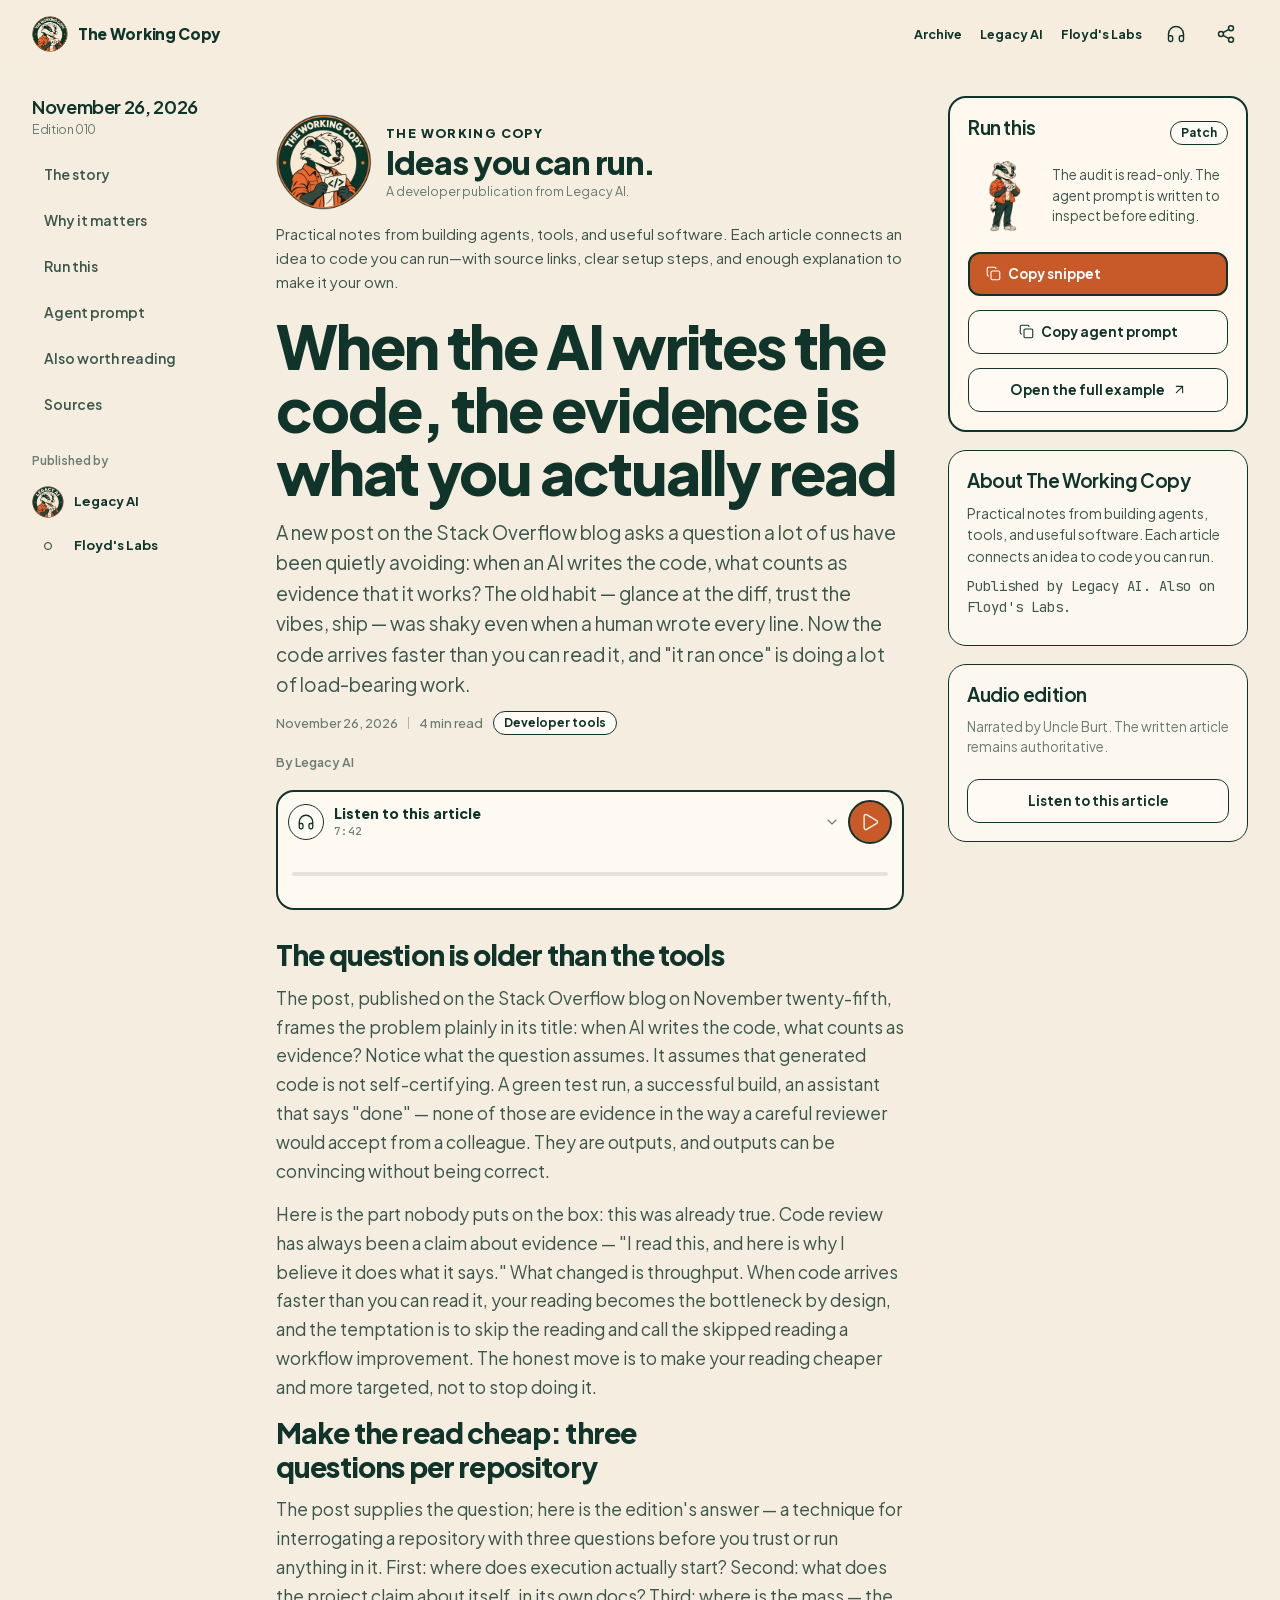
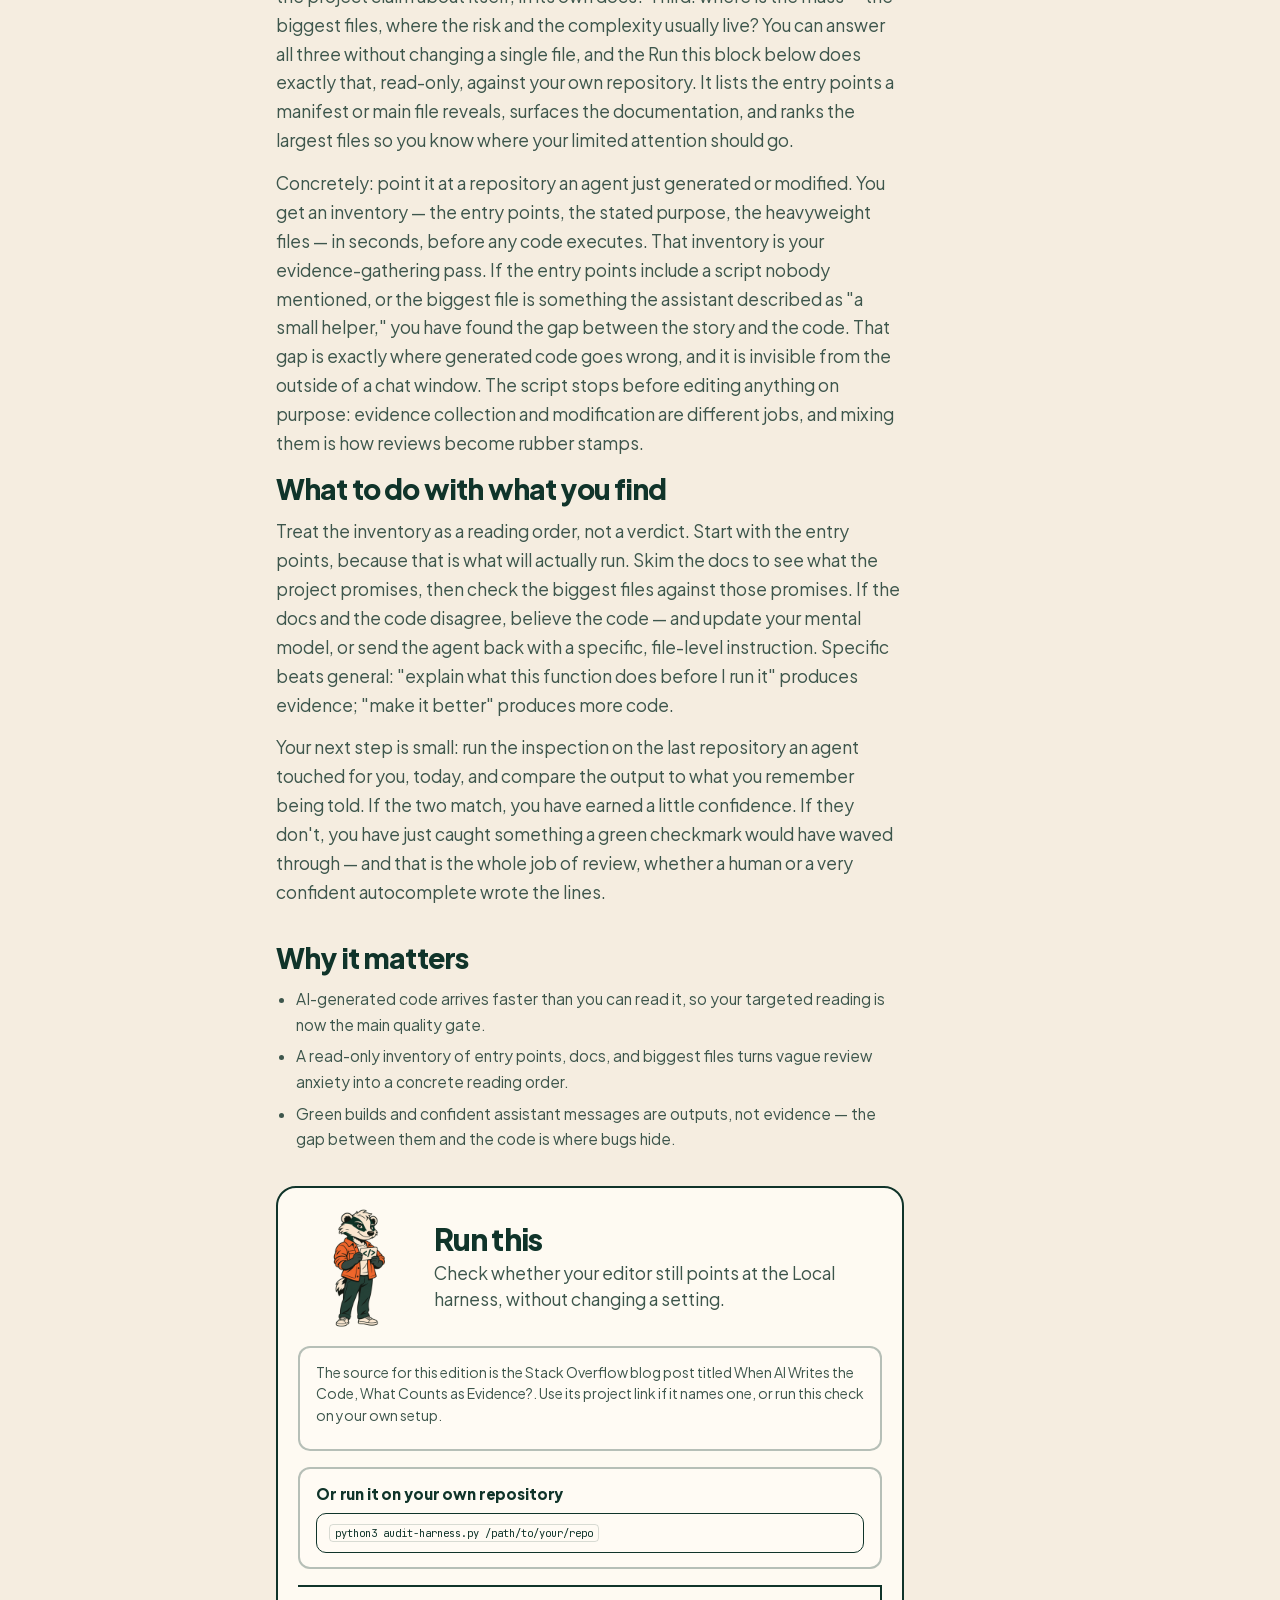
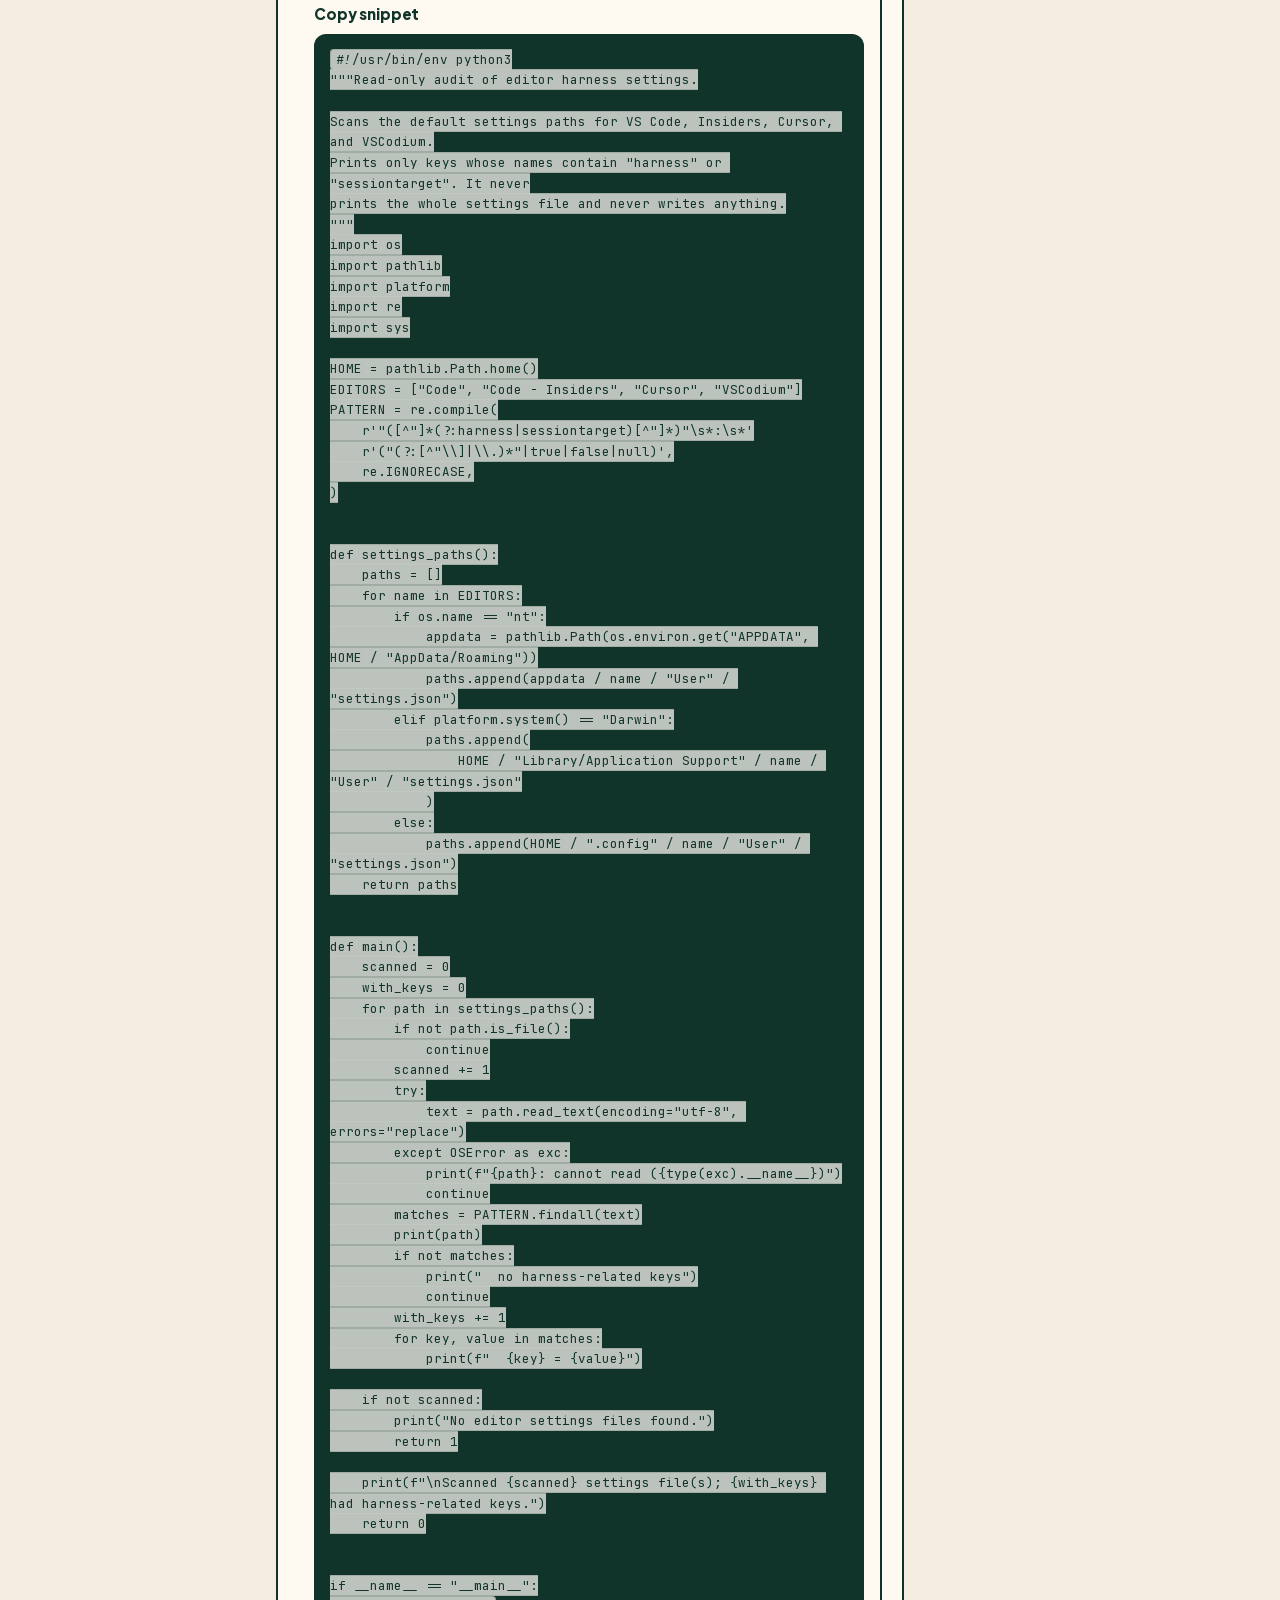
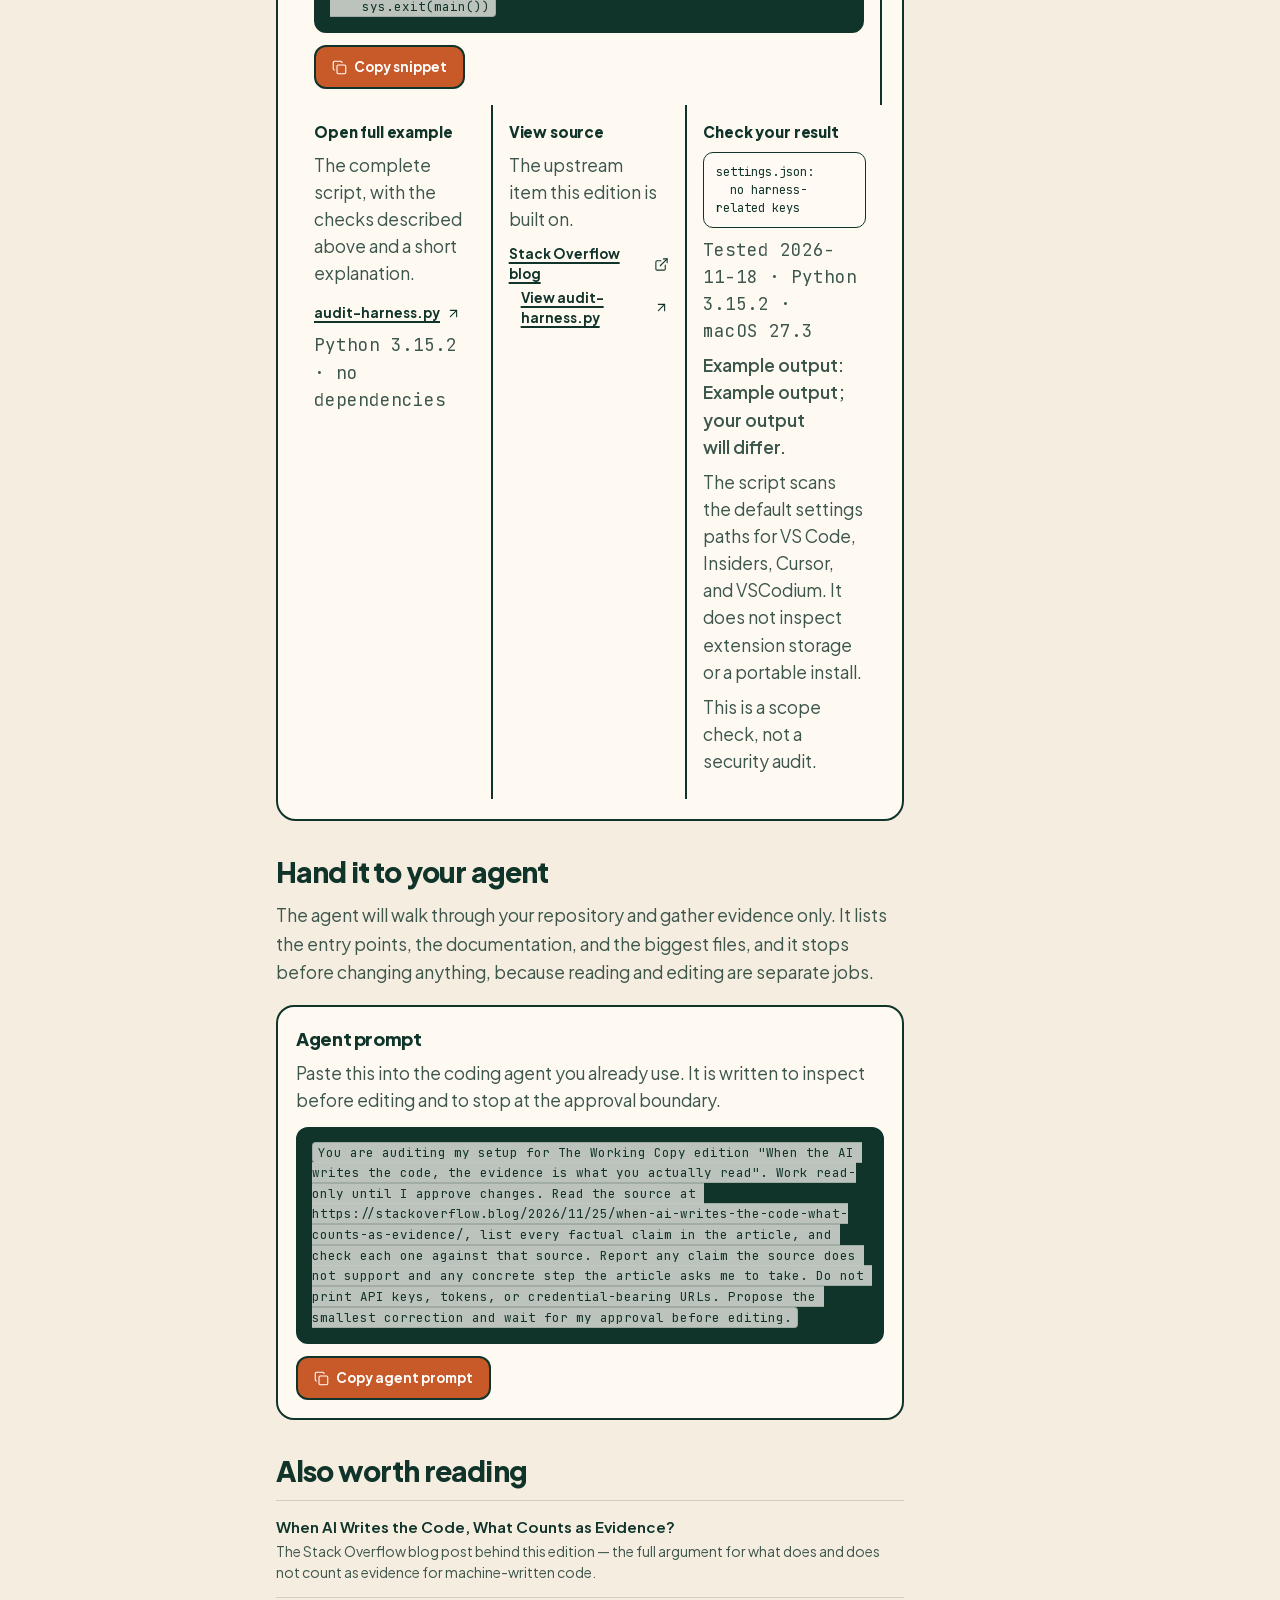
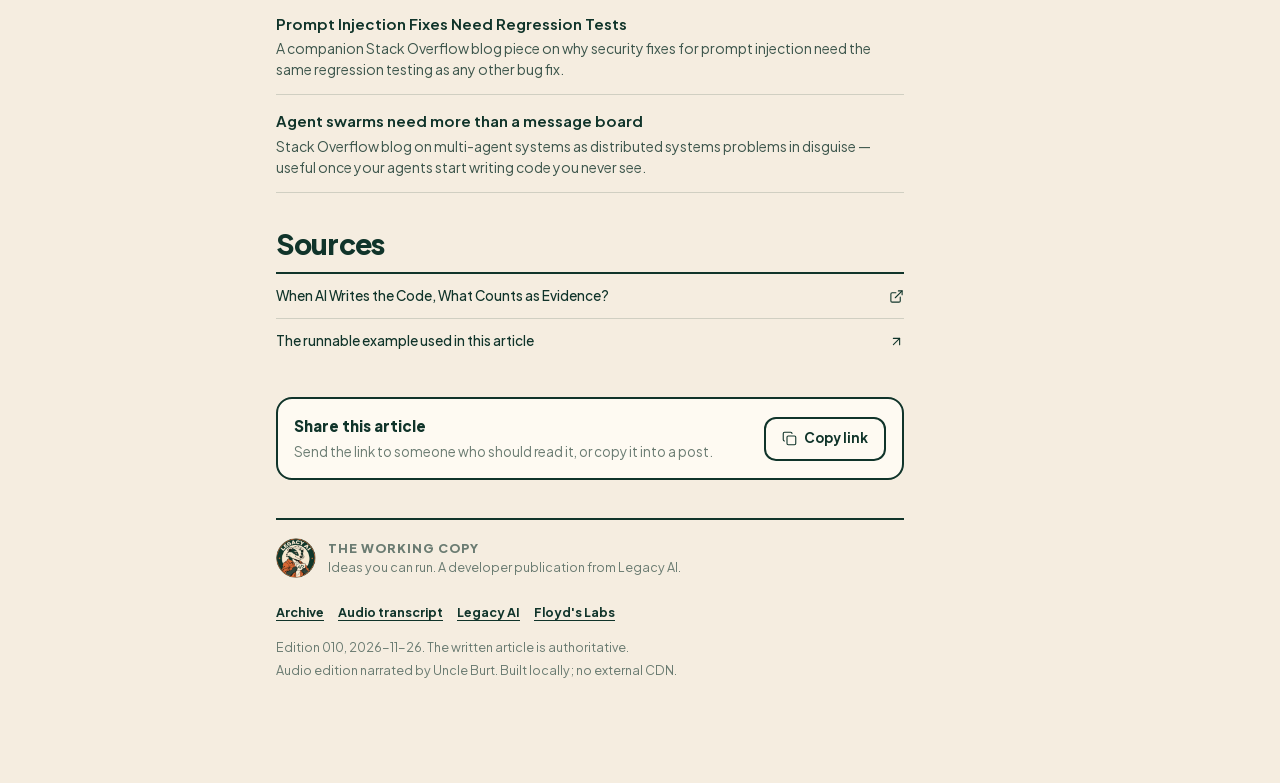
==== commit f9a9e675: "Publish 2026-11-26 05:54 edition Co-Authored-By: Claude Code <noreply@anthropic.com>" ====
--- a/index.html
+++ b/index.html
@@ -4,10 +4,10 @@
 <meta charset="utf-8">
 <meta name="viewport" content="width=device-width, initial-scale=1, viewport-fit=cover">
 <meta name="theme-color" content="#F5EDE0">
-<title>A man served Qwen from 5,600 Lambdas and lost 80 times his money — The Working Copy</title>
-<meta name="description" content="Serverless made his model scale beautifully in the wrong direction. Before you wire a model into anything, find out where your requests actually go.">
-<meta property="og:title" content="A man served Qwen from 5,600 Lambdas and lost 80 times his money — The Working Copy">
-<meta property="og:description" content="Serverless made his model scale beautifully in the wrong direction. Before you wire a model into anything, find out where your requests actually go.">
+<title>When the AI writes the code, the evidence is what you actually read — The Working Copy</title>
+<meta name="description" content="A Stack Overflow blog post asks what counts as evidence for machine-written code. The uncomfortable answer starts with you opening the repo yourself.">
+<meta property="og:title" content="When the AI writes the code, the evidence is what you actually read — The Working Copy">
+<meta property="og:description" content="A Stack Overflow blog post asks what counts as evidence for machine-written code. The uncomfortable answer starts with you opening the repo yourself.">
 <meta property="og:type" content="article">
 
 
@@ -91,7 +91,7 @@
 <div class="shell">
   <aside class="rail" aria-label="Article navigation">
     <div class="rail-block">
-      <p class="rail-date">November 25, 2026<span>Edition 009</span></p>
+      <p class="rail-date">November 26, 2026<span>Edition 010</span></p>
       <nav class="rail-nav" aria-label="In this article">
         <a class="rail-link" href="#story">The story</a>
         <a class="rail-link" href="#why">Why it matters</a>
@@ -120,13 +120,13 @@
     <p class="publication-intro">Practical notes from building agents, tools, and useful software. Each article connects an idea to code you can run—with source links, clear setup steps, and enough explanation to make it your own.</p>
 
     <header class="article-head">
-      <h1>A man served Qwen from 5,600 Lambdas and lost 80 times his money</h1>
-      <p class="article-lede">Someone got Qwen running across 5,600 AWS Lambda functions, and the bill came in at eighty times the revenue. The story is funny; the lesson is not: when a model is in the loop, the route your requests take is the most expensive code path you own. Here&#x27;s how to inspect yours without leaking a single secret.</p>
+      <h1>When the AI writes the code, the evidence is what you actually read</h1>
+      <p class="article-lede">A new post on the Stack Overflow blog asks a question a lot of us have been quietly avoiding: when an AI writes the code, what counts as evidence that it works? The old habit — glance at the diff, trust the vibes, ship — was shaky even when a human wrote every line. Now the code arrives faster than you can read it, and &quot;it ran once&quot; is doing a lot of load-bearing work.</p>
       <div class="meta-line">
-        <span>November 25, 2026</span>
+        <span>November 26, 2026</span>
         <span class="meta-sep" aria-hidden="true"></span>
         <span>4 min read</span>
-        <span class="chip">Agents</span>
+        <span class="chip">Developer tools</span>
       </div>
       <p class="byline">By Legacy AI</p>
     </header>
@@ -137,7 +137,7 @@
           <span class="listen-icon" aria-hidden="true"><svg class="icon"><use href="#i-headphones"/></svg></span>
           <span class="listen-bar-copy">
             <strong id="listen-title">Listen to this article</strong>
-            <span class="mono" data-audio-clock>8:08</span>
+            <span class="mono" data-audio-clock>7:42</span>
           </span>
           <svg class="icon listen-chevron" aria-hidden="true"><use href="#i-chevron-down"/></svg>
         </button>
@@ -154,24 +154,23 @@
           <button class="listen-control" data-audio-back aria-label="Rewind 10 seconds"><span class="mono">-10</span></button>
           <button class="listen-control" data-audio-stop aria-label="Stop audio">Stop</button>
           <button class="listen-control" data-audio-forward aria-label="Forward 10 seconds"><span class="mono">+10</span></button>
-          <a class="listen-control" href="/assets/audio/2026-11-25.d1c2cacc2e.mp3" download>Download</a>
-        </div>
-      </div>
-      <audio id="articleAudio" src="/assets/audio/2026-11-25.d1c2cacc2e.mp3" preload="metadata"></audio>
+          <a class="listen-control" href="/assets/audio/2026-11-26.45a0f4651b.mp3" download>Download</a>
+        </div>
+      </div>
+      <audio id="articleAudio" src="/assets/audio/2026-11-26.45a0f4651b.mp3" preload="metadata"></audio>
     </section>
 
     <div class="article-body">
       <section id="story">
-<h2>What happened, and why it&#x27;s a warning label</h2>
-<p>The write-up, posted as &quot;Serving Qwen via AWS Lambdas for fun and 80x negative profit,&quot; is exactly what the label says. The author took a Qwen model and served it through a swarm of 5,600 Lambda functions — Lambda being Amazon&#x27;s serverless offering, where you upload code and it runs on demand, billed per invocation and per second of compute. It scaled. It worked. It also produced a negative profit of eighty to one, which is the kind of ratio you normally only see in vending machine businesses.</p>
-<p>The absurdity is the point. Nothing failed. Every individual decision — serverless here, one more function there — looked reasonable. The failure was that nobody was watching the aggregate route: how many requests, going where, at what unit cost. Hacker News gave it 77 points and a modest 11 comments, probably because everyone reading it quietly recognized a version of themselves. You don&#x27;t need 5,600 functions to make this mistake. You need one model, one key, and no idea which base URL your agent is actually hitting.</p>
-<h2>Audit the route to your model before the invoice audits you</h2>
-<p>The technique is a read-only audit: find every provider key and base URL your agent can currently see, without printing the secrets themselves. Start from the same directory you launch your agent or app from. First, list which model-related environment variables exist in that shell — the ones with names like a provider key or a base URL. The trick is to print the names and mask the values: check whether a variable is set, and if so, print only its name and maybe the first couple of characters plus a count of its length. You learn that a key exists and where it points; nobody watching your screen or your logs learns the key.</p>
-<p>Second, check your project&#x27;s local configuration the same way: dot-env files and any config files that hold a base URL. A base URL is the address your requests actually travel to — and it&#x27;s the sneaky one, because a stale or overridden base URL means your &quot;cheap&quot; local route is quietly a paid cloud route, or vice versa. The observable output of this audit is a short list: which providers are configured, which base URLs are in play, and which variables are set but empty. That last one is a classic — a variable that exists with no value can make a client fall back to a default endpoint you never chose.</p>
-<p>This is the same shape as the Lambda story, shrunk to your desk. The author&#x27;s route was 5,600 functions to one model and he found out at invoice time. Your route is a handful of variables, and you can find out this afternoon, for free, in about five minutes, without printing anything a screenshot could regret.</p>
+<h2>The question is older than the tools</h2>
+<p>The post, published on the Stack Overflow blog on November twenty-fifth, frames the problem plainly in its title: when AI writes the code, what counts as evidence? Notice what the question assumes. It assumes that generated code is not self-certifying. A green test run, a successful build, an assistant that says &quot;done&quot; — none of those are evidence in the way a careful reviewer would accept from a colleague. They are outputs, and outputs can be convincing without being correct.</p>
+<p>Here is the part nobody puts on the box: this was already true. Code review has always been a claim about evidence — &quot;I read this, and here is why I believe it does what it says.&quot; What changed is throughput. When code arrives faster than you can read it, your reading becomes the bottleneck by design, and the temptation is to skip the reading and call the skipped reading a workflow improvement. The honest move is to make your reading cheaper and more targeted, not to stop doing it.</p>
+<h2>Make the read cheap: three questions per repository</h2>
+<p>The post supplies the question; here is the edition&#x27;s answer — a technique for interrogating a repository with three questions before you trust or run anything in it. First: where does execution actually start? Second: what does the project claim about itself, in its own docs? Third: where is the mass — the biggest files, where the risk and the complexity usually live? You can answer all three without changing a single file, and the Run this block below does exactly that, read-only, against your own repository. It lists the entry points a manifest or main file reveals, surfaces the documentation, and ranks the largest files so you know where your limited attention should go.</p>
+<p>Concretely: point it at a repository an agent just generated or modified. You get an inventory — the entry points, the stated purpose, the heavyweight files — in seconds, before any code executes. That inventory is your evidence-gathering pass. If the entry points include a script nobody mentioned, or the biggest file is something the assistant described as &quot;a small helper,&quot; you have found the gap between the story and the code. That gap is exactly where generated code goes wrong, and it is invisible from the outside of a chat window. The script stops before editing anything on purpose: evidence collection and modification are different jobs, and mixing them is how reviews become rubber stamps.</p>
 <h2>What to do with what you find</h2>
-<p>If the audit shows exactly one provider, one key, and one base URL you recognize — congratulations, you&#x27;re already more disciplined than a man with 5,600 Lambdas. If it shows two keys from different providers, or a base URL you can&#x27;t explain, that&#x27;s your homework: pick the one you intend to pay for and remove or rename the rest, so nothing falls back silently.</p>
-<p>Then read the original piece. &quot;For fun&quot; is in the title, and it&#x27;s honest — the author clearly knew the economics and did it anyway, which is the most respectable way to lose eighty times your money. Read it as a stress test of your own setup: every surprising number in his bill has a smaller cousin waiting in yours. The Run this block below gives you the exact audit script; run it before you add another model to anything.</p>
+<p>Treat the inventory as a reading order, not a verdict. Start with the entry points, because that is what will actually run. Skim the docs to see what the project promises, then check the biggest files against those promises. If the docs and the code disagree, believe the code — and update your mental model, or send the agent back with a specific, file-level instruction. Specific beats general: &quot;explain what this function does before I run it&quot; produces evidence; &quot;make it better&quot; produces more code.</p>
+<p>Your next step is small: run the inspection on the last repository an agent touched for you, today, and compare the output to what you remember being told. If the two match, you have earned a little confidence. If they don&#x27;t, you have just caught something a green checkmark would have waved through — and that is the whole job of review, whether a human or a very confident autocomplete wrote the lines.</p>
       </section>
 
 
@@ -179,9 +178,9 @@
       <section id="why">
         <h2>Why it matters</h2>
         <ul class="checklist">
-          <li>A stale or hidden base URL can silently send requests to a paid endpoint you stopped intending to use.</li>
-          <li>Masking values while listing variable names lets you audit your setup in shared logs and pair programming without leaking keys.</li>
-          <li>Serverless and per-request model billing both punish you at aggregate scale, which is exactly where nobody is looking.</li>
+          <li>AI-generated code arrives faster than you can read it, so your targeted reading is now the main quality gate.</li>
+          <li>A read-only inventory of entry points, docs, and biggest files turns vague review anxiety into a concrete reading order.</li>
+          <li>Green builds and confident assistant messages are outputs, not evidence — the gap between them and the code is where bugs hide.</li>
         </ul>
       </section>
 
@@ -190,76 +189,81 @@
           <img class="patch" src="/assets/brand/patch-320.7f34876db4.png" srcset="/assets/brand/patch-320.7f34876db4.png 320w, /assets/brand/patch-640.ee0c24400f.png 640w" sizes="120px" alt="Patch, the Working Copy badger, holding a code card" width="120" height="120">
           <div>
             <h2 id="run-title">Run this</h2>
-            <p>Find out which provider keys and base URLs your agent can actually see, without printing a secret.</p>
-          </div>
-        </div>
-        <div class="run-scope"><p class="section-note">The source for this edition is the Hacker News post titled Serving Qwen via AWS Lambdas for fun and 80x negative profit. Use its project link if it names one, or run this check on your own setup.</p></div><div class="run-scope"><h3>Or run it on your own repository</h3><pre class="output"><code>python3 check-model-route.py /path/to/your/repo</code></pre></div>
+            <p>Check whether your editor still points at the Local harness, without changing a setting.</p>
+          </div>
+        </div>
+        <div class="run-scope"><p class="section-note">The source for this edition is the Stack Overflow blog post titled When AI Writes the Code, What Counts as Evidence?. Use its project link if it names one, or run this check on your own setup.</p></div><div class="run-scope"><h3>Or run it on your own repository</h3><pre class="output"><code>python3 audit-harness.py /path/to/your/repo</code></pre></div>
         <div class="run-grid">
           <div class="run-step run-code">
             <h3>Copy snippet</h3>
             <pre><code id="run-snippet">#!/usr/bin/env python3
-&quot;&quot;&quot;Report which model providers are configured, without printing secrets.
-
-Usage:
-  python3 check-model-route.py
-  python3 check-model-route.py --probe
-  python3 check-model-route.py --env-file ~/.env.local --probe
+&quot;&quot;&quot;Read-only audit of editor harness settings.
+
+Scans the default settings paths for VS Code, Insiders, Cursor, and VSCodium.
+Prints only keys whose names contain &quot;harness&quot; or &quot;sessiontarget&quot;. It never
+prints the whole settings file and never writes anything.
 &quot;&quot;&quot;
-import argparse, json, os, pathlib, re, urllib.parse, urllib.request
-
-def load_env(path):
-    values = dict(os.environ)
-    if path:
-        p = pathlib.Path(path).expanduser()
-        if p.is_file():
-            for line in p.read_text(encoding=&quot;utf-8&quot;, errors=&quot;replace&quot;).splitlines():
-                m = re.match(r&quot;^([A-Za-z_][A-Za-z0-9_]*)=(.*)$&quot;, line.strip())
-                if m and m.group(1) not in values:
-                    values[m.group(1)] = m.group(2).strip().strip(&#x27;&quot;&#x27;).strip(&quot;&#x27;&quot;)
-    return values
-
-def host(url):
-    try:
-        return urllib.parse.urlsplit(url).hostname or url
-    except Exception:
-        return &quot;(invalid URL)&quot;
-
-def probe(base, key):
-    url = base.rstrip(&quot;/&quot;) + &quot;/models&quot;
-    req = urllib.request.Request(url, headers={&quot;Authorization&quot;: &quot;Bearer &quot; + key})
-    try:
-        with urllib.request.urlopen(req, timeout=15) as response:
-            body = json.load(response)
-        return &quot;, &quot;.join(str(item.get(&quot;id&quot;, &quot;?&quot;)) for item in body.get(&quot;data&quot;, [])[:8]) or &quot;(no models listed)&quot;
-    except Exception as exc:
-        return f&quot;probe failed: {type(exc).__name__}&quot;
-
-parser = argparse.ArgumentParser()
-parser.add_argument(&quot;--env-file&quot;, default=&quot;~/.env.local&quot;)
-parser.add_argument(&quot;--probe&quot;, action=&quot;store_true&quot;)
-args = parser.parse_args()
-env = load_env(args.env_file)
-
-providers = {}
-for name, value in env.items():
-    m = re.match(r&quot;^([A-Z0-9]+)_BASE_URL$&quot;, name)
-    if m:
-        providers.setdefault(m.group(1), {})[&quot;base&quot;] = value
-    m = re.match(r&quot;^([A-Z0-9]+)_API_KEY$&quot;, name)
-    if m:
-        providers.setdefault(m.group(1), {})[&quot;key&quot;] = value
-
-if not providers:
-    print(&quot;No provider variables found. Expected a NAME_BASE_URL and NAME_API_KEY pair.&quot;)
-    raise SystemExit(0)
-
-print(&quot;provider      key        base host&quot;)
-for name in sorted(providers):
-    item = providers[name]
-    print(f&quot;{name.lower():&lt;13} {&#x27;present&#x27; if item.get(&#x27;key&#x27;) else &#x27;missing&#x27;:&lt;10} {host(item.get(&#x27;base&#x27;, &#x27;&#x27;))}&quot;)
-    if args.probe and item.get(&quot;key&quot;) and item.get(&quot;base&quot;):
-        print(f&quot;  models: {probe(item[&#x27;base&#x27;], item[&#x27;key&#x27;])}&quot;)
-print(&quot;\nNo key values were printed.&quot;)
+import os
+import pathlib
+import platform
+import re
+import sys
+
+HOME = pathlib.Path.home()
+EDITORS = [&quot;Code&quot;, &quot;Code - Insiders&quot;, &quot;Cursor&quot;, &quot;VSCodium&quot;]
+PATTERN = re.compile(
+    r&#x27;&quot;([^&quot;]*(?:harness|sessiontarget)[^&quot;]*)&quot;\s*:\s*&#x27;
+    r&#x27;(&quot;(?:[^&quot;\\]|\\.)*&quot;|true|false|null)&#x27;,
+    re.IGNORECASE,
+)
+
+
+def settings_paths():
+    paths = []
+    for name in EDITORS:
+        if os.name == &quot;nt&quot;:
+            appdata = pathlib.Path(os.environ.get(&quot;APPDATA&quot;, HOME / &quot;AppData/Roaming&quot;))
+            paths.append(appdata / name / &quot;User&quot; / &quot;settings.json&quot;)
+        elif platform.system() == &quot;Darwin&quot;:
+            paths.append(
+                HOME / &quot;Library/Application Support&quot; / name / &quot;User&quot; / &quot;settings.json&quot;
+            )
+        else:
+            paths.append(HOME / &quot;.config&quot; / name / &quot;User&quot; / &quot;settings.json&quot;)
+    return paths
+
+
+def main():
+    scanned = 0
+    with_keys = 0
+    for path in settings_paths():
+        if not path.is_file():
+            continue
+        scanned += 1
+        try:
+            text = path.read_text(encoding=&quot;utf-8&quot;, errors=&quot;replace&quot;)
+        except OSError as exc:
+            print(f&quot;{path}: cannot read ({type(exc).__name__})&quot;)
+            continue
+        matches = PATTERN.findall(text)
+        print(path)
+        if not matches:
+            print(&quot;  no harness-related keys&quot;)
+            continue
+        with_keys += 1
+        for key, value in matches:
+            print(f&quot;  {key} = {value}&quot;)
+
+    if not scanned:
+        print(&quot;No editor settings files found.&quot;)
+        return 1
+
+    print(f&quot;\nScanned {scanned} settings file(s); {with_keys} had harness-related keys.&quot;)
+    return 0
+
+
+if __name__ == &quot;__main__&quot;:
+    sys.exit(main())
 </code></pre>
             <button class="btn-orange" data-copy-target="run-snippet">
               <svg class="icon icon-sm" aria-hidden="true"><use href="#i-copy"/></svg>
@@ -269,24 +273,22 @@
           <div class="run-step">
             <h3>Open full example</h3>
             <p>The complete script, with the checks described above and a short explanation.</p>
-            <a class="run-link" href="/editions/2026-11-25/run/check-model-route.py">check-model-route.py<svg class="icon icon-sm" aria-hidden="true"><use href="#i-arrow-up-right"/></svg></a>
+            <a class="run-link" href="/editions/2026-11-26/run/audit-harness.py">audit-harness.py<svg class="icon icon-sm" aria-hidden="true"><use href="#i-arrow-up-right"/></svg></a>
             <p class="mono-note">Python 3.15.2 · no dependencies</p>
           </div>
           <div class="run-step">
             <h3>View source</h3>
             <p>The upstream item this edition is built on.</p>
-            <a class="run-link" href="https://noahbuilt.it/writing/qwen-on-5600-lambdas">Hacker News<svg class="icon icon-sm" aria-hidden="true"><use href="#i-external-link"/></svg></a>
-            <a class="run-link" href="/editions/2026-11-25/run/check-model-route.py">View check-model-route.py<svg class="icon icon-sm" aria-hidden="true"><use href="#i-arrow-up-right"/></svg></a>
+            <a class="run-link" href="https://stackoverflow.blog/2026/11/25/when-ai-writes-the-code-what-counts-as-evidence/">Stack Overflow blog<svg class="icon icon-sm" aria-hidden="true"><use href="#i-external-link"/></svg></a>
+            <a class="run-link" href="/editions/2026-11-26/run/audit-harness.py">View audit-harness.py<svg class="icon icon-sm" aria-hidden="true"><use href="#i-arrow-up-right"/></svg></a>
           </div>
           <div class="run-step run-result">
             <h3>Check your result</h3>
-            <pre class="output">provider      key        base host
-zai           present    api.z.ai
-
-No key values were printed.</pre>
+            <pre class="output">settings.json:
+  no harness-related keys</pre>
             <p class="mono-note">Tested 2026-11-18 · Python 3.15.2 · macOS 27.3</p>
             <p class="provenance">Example output: Example output; your output will differ.</p>
-            <p class="limit">The script checks environment variables and an optional env file. It cannot see keys stored in an app keychain or a provider dashboard.</p>
+            <p class="limit">The script scans the default settings paths for VS Code, Insiders, Cursor, and VSCodium. It does not inspect extension storage or a portable install.</p>
             <p class="limit">This is a scope check, not a security audit.</p>
           </div>
         </div>
@@ -294,11 +296,11 @@
 
       <section id="agent">
         <h2>Hand it to your agent</h2>
-        <p>The agent will look through your project and shell configuration to find which model provider keys and base URLs are visible to your agent setup, printing names and masked shapes only, never the secret values themselves. It stops the moment anything would need to change a setting, and reports what it found so you decide what to keep.</p>
+        <p>The agent will walk through your repository and gather evidence only. It lists the entry points, the documentation, and the biggest files, and it stops before changing anything, because reading and editing are separate jobs.</p>
         <div class="agent-prompt">
           <h3>Agent prompt</h3>
           <p>Paste this into the coding agent you already use. It is written to inspect before editing and to stop at the approval boundary.</p>
-          <pre><code id="agent-prompt">You are auditing my setup for The Working Copy edition &quot;A man served Qwen from 5,600 Lambdas and lost 80 times his money&quot;. Work read-only until I approve changes. Read the source at https://noahbuilt.it/writing/qwen-on-5600-lambdas, list every factual claim in the article, and check each one against that source. Report any claim the source does not support and any concrete step the article asks me to take. Do not print API keys, tokens, or credential-bearing URLs. Propose the smallest correction and wait for my approval before editing.</code></pre>
+          <pre><code id="agent-prompt">You are auditing my setup for The Working Copy edition &quot;When the AI writes the code, the evidence is what you actually read&quot;. Work read-only until I approve changes. Read the source at https://stackoverflow.blog/2026/11/25/when-ai-writes-the-code-what-counts-as-evidence/, list every factual claim in the article, and check each one against that source. Report any claim the source does not support and any concrete step the article asks me to take. Do not print API keys, tokens, or credential-bearing URLs. Propose the smallest correction and wait for my approval before editing.</code></pre>
           <button class="btn-orange" data-copy-target="agent-prompt">
             <svg class="icon icon-sm" aria-hidden="true"><use href="#i-copy"/></svg>
             <span>Copy agent prompt</span>
@@ -309,17 +311,17 @@
       <section id="watch">
         <h2>Also worth reading</h2>
         <ul class="watch-list">
-          <li><strong class="watch-title">The original write-up</strong><span class="watch-detail">&quot;Serving Qwen via AWS Lambdas for fun and 80x negative profit&quot; — the full story of the 5,600-function deployment and the eighty-to-one loss: https://noahbuilt.it/writing/qwen-on-5600-lambdas</span></li>
-          <li><strong class="watch-title">The Hacker News discussion</strong><span class="watch-detail">Seventy-seven points and eleven comments of people doing unit-cost math on the author&#x27;s behalf: https://news.ycombinator.com/item?id=50638070</span></li>
-          <li><strong class="watch-title">Vercel&#x27;s usage-based billing change</strong><span class="watch-detail">Standard builds for existing Pro teams moved to usage-based billing this week — a quieter version of the same lesson: know your per-unit route before the per-unit bill arrives. https://vercel.com/changelog/standard-builds-for-existing-pro-teams-have-moved-to-usage-based-billing</span></li>
+          <li><strong class="watch-title">When AI Writes the Code, What Counts as Evidence?</strong><span class="watch-detail">The Stack Overflow blog post behind this edition — the full argument for what does and does not count as evidence for machine-written code.</span></li>
+          <li><strong class="watch-title">Prompt Injection Fixes Need Regression Tests</strong><span class="watch-detail">A companion Stack Overflow blog piece on why security fixes for prompt injection need the same regression testing as any other bug fix.</span></li>
+          <li><strong class="watch-title">Agent swarms need more than a message board</strong><span class="watch-detail">Stack Overflow blog on multi-agent systems as distributed systems problems in disguise — useful once your agents start writing code you never see.</span></li>
         </ul>
       </section>
 
       <section id="sources">
         <h2>Sources</h2>
         <ul class="source-list source-list-inline">
-          <li><a href="https://noahbuilt.it/writing/qwen-on-5600-lambdas">Serving Qwen via AWS Lambdas for fun and 80x negative profit<svg class="icon icon-sm" aria-hidden="true"><use href="#i-external-link"/></svg></a></li>
-          <li><a href="/editions/2026-11-25/run/check-model-route.py">The runnable example used in this article<svg class="icon icon-sm" aria-hidden="true"><use href="#i-arrow-up-right"/></svg></a></li>
+          <li><a href="https://stackoverflow.blog/2026/11/25/when-ai-writes-the-code-what-counts-as-evidence/">When AI Writes the Code, What Counts as Evidence?<svg class="icon icon-sm" aria-hidden="true"><use href="#i-external-link"/></svg></a></li>
+          <li><a href="/editions/2026-11-26/run/audit-harness.py">The runnable example used in this article<svg class="icon icon-sm" aria-hidden="true"><use href="#i-arrow-up-right"/></svg></a></li>
         </ul>
       </section>
     </div>
@@ -343,8 +345,8 @@
           <p>Ideas you can run. A developer publication from Legacy AI.</p>
         </div>
       </div>
-      <p class="foot-links"><a href="/archive/">Archive</a><a href="/editions/2026-11-25/audio/2026-11-25-narration.md">Audio transcript</a><a href="https://legacyai.space">Legacy AI</a><a href="https://floydslabs.com">Floyd's Labs</a></p>
-      <p>Edition 009, 2026-11-25. The written article is authoritative.</p>
+      <p class="foot-links"><a href="/archive/">Archive</a><a href="/editions/2026-11-26/audio/2026-11-26-narration.md">Audio transcript</a><a href="https://legacyai.space">Legacy AI</a><a href="https://floydslabs.com">Floyd's Labs</a></p>
+      <p>Edition 010, 2026-11-26. The written article is authoritative.</p>
       <p>Audio edition narrated by Uncle Burt. Built locally; no external CDN.</p>
     </footer>
   </main>
@@ -354,7 +356,7 @@
       <div class="listen-head"><h2>Run this</h2><span class="chip">Patch</span></div>
       <div class="aside-run">
         <img class="aside-patch" src="/assets/brand/patch-320.7f34876db4.png" alt="Patch, the Working Copy badger" width="72" height="72">
-        <p>The route check prints hosts and key presence only. It never prints a key value.</p>
+        <p>The audit is read-only. The agent prompt is written to inspect before editing.</p>
       </div>
       <button class="btn-orange" data-copy-target="run-snippet">
         <svg class="icon icon-sm" aria-hidden="true"><use href="#i-copy"/></svg>
@@ -364,7 +366,7 @@
         <svg class="icon icon-sm" aria-hidden="true"><use href="#i-copy"/></svg>
         <span>Copy agent prompt</span>
       </button>
-      <a class="btn-secondary" href="/editions/2026-11-25/run/check-model-route.py">Open the full example<svg class="icon icon-sm" aria-hidden="true"><use href="#i-arrow-up-right"/></svg></a>
+      <a class="btn-secondary" href="/editions/2026-11-26/run/audit-harness.py">Open the full example<svg class="icon icon-sm" aria-hidden="true"><use href="#i-arrow-up-right"/></svg></a>
     </section>
 
     <section class="about-card">
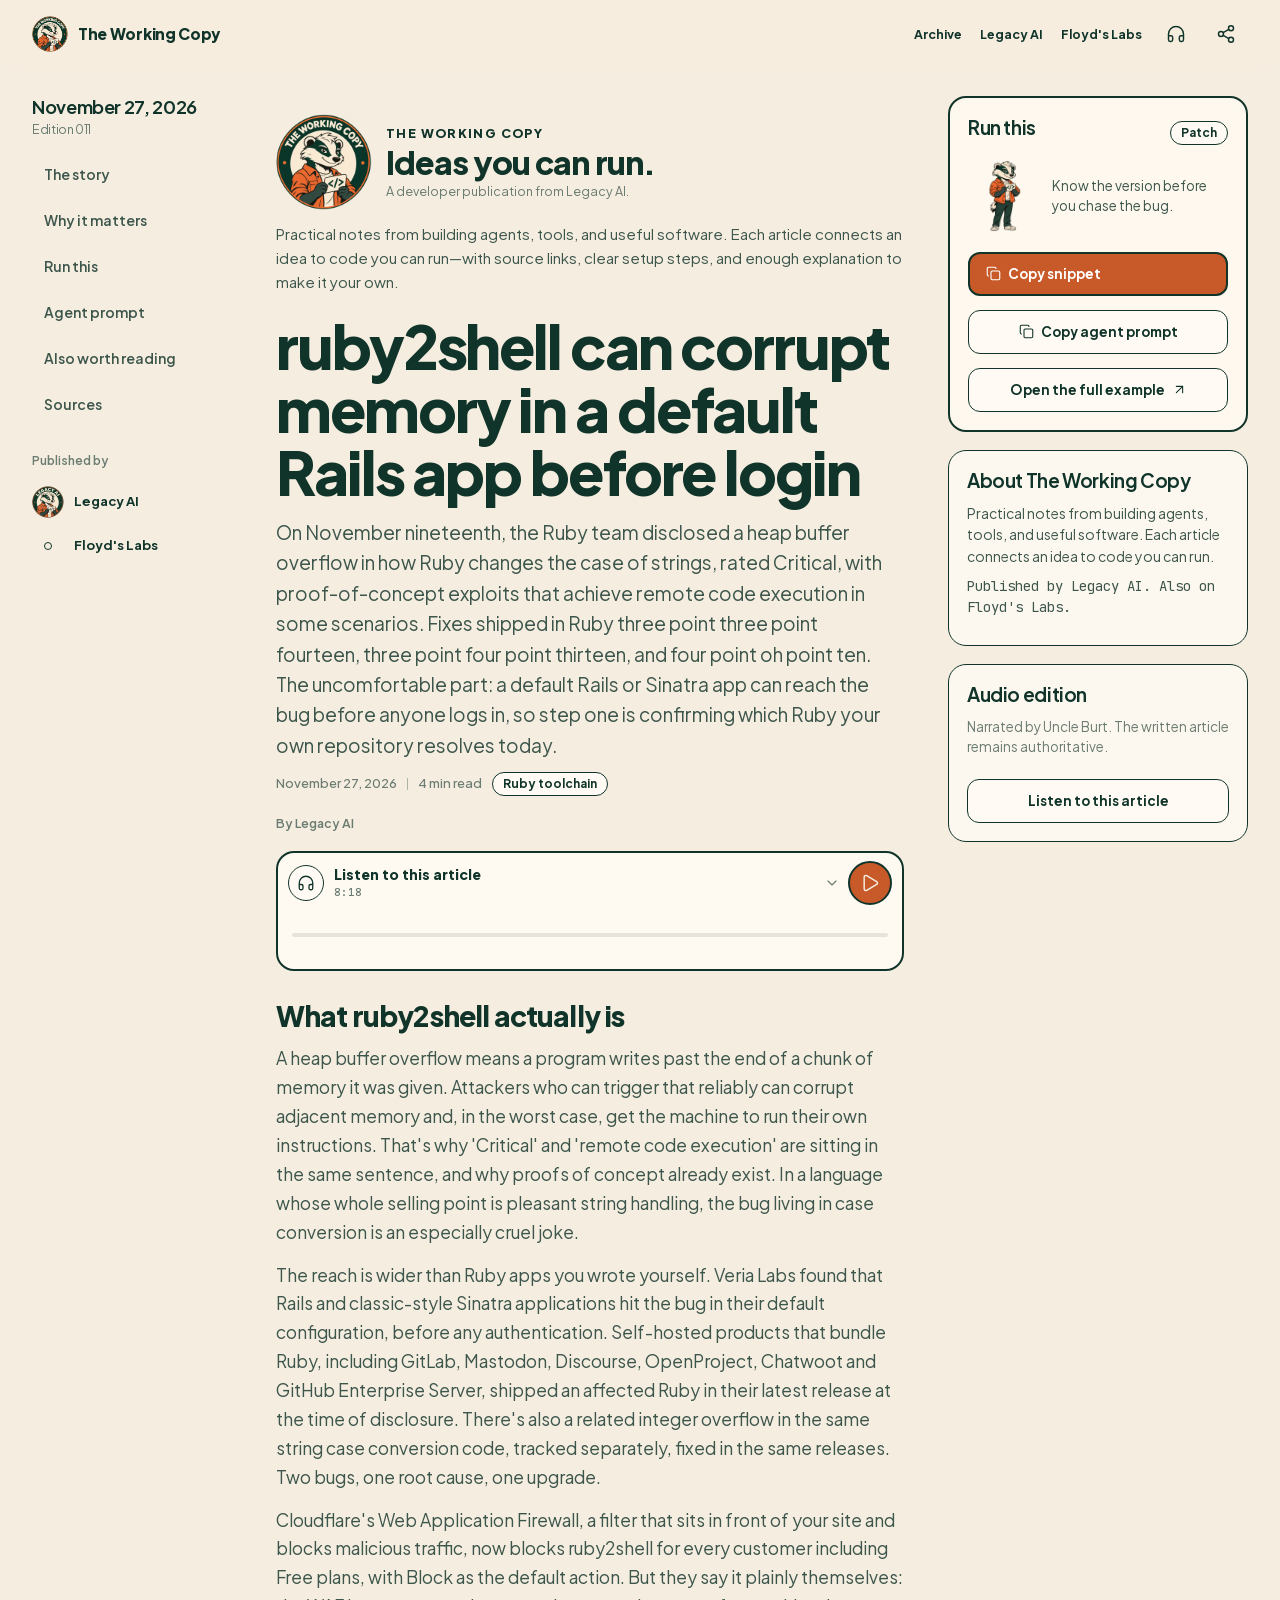
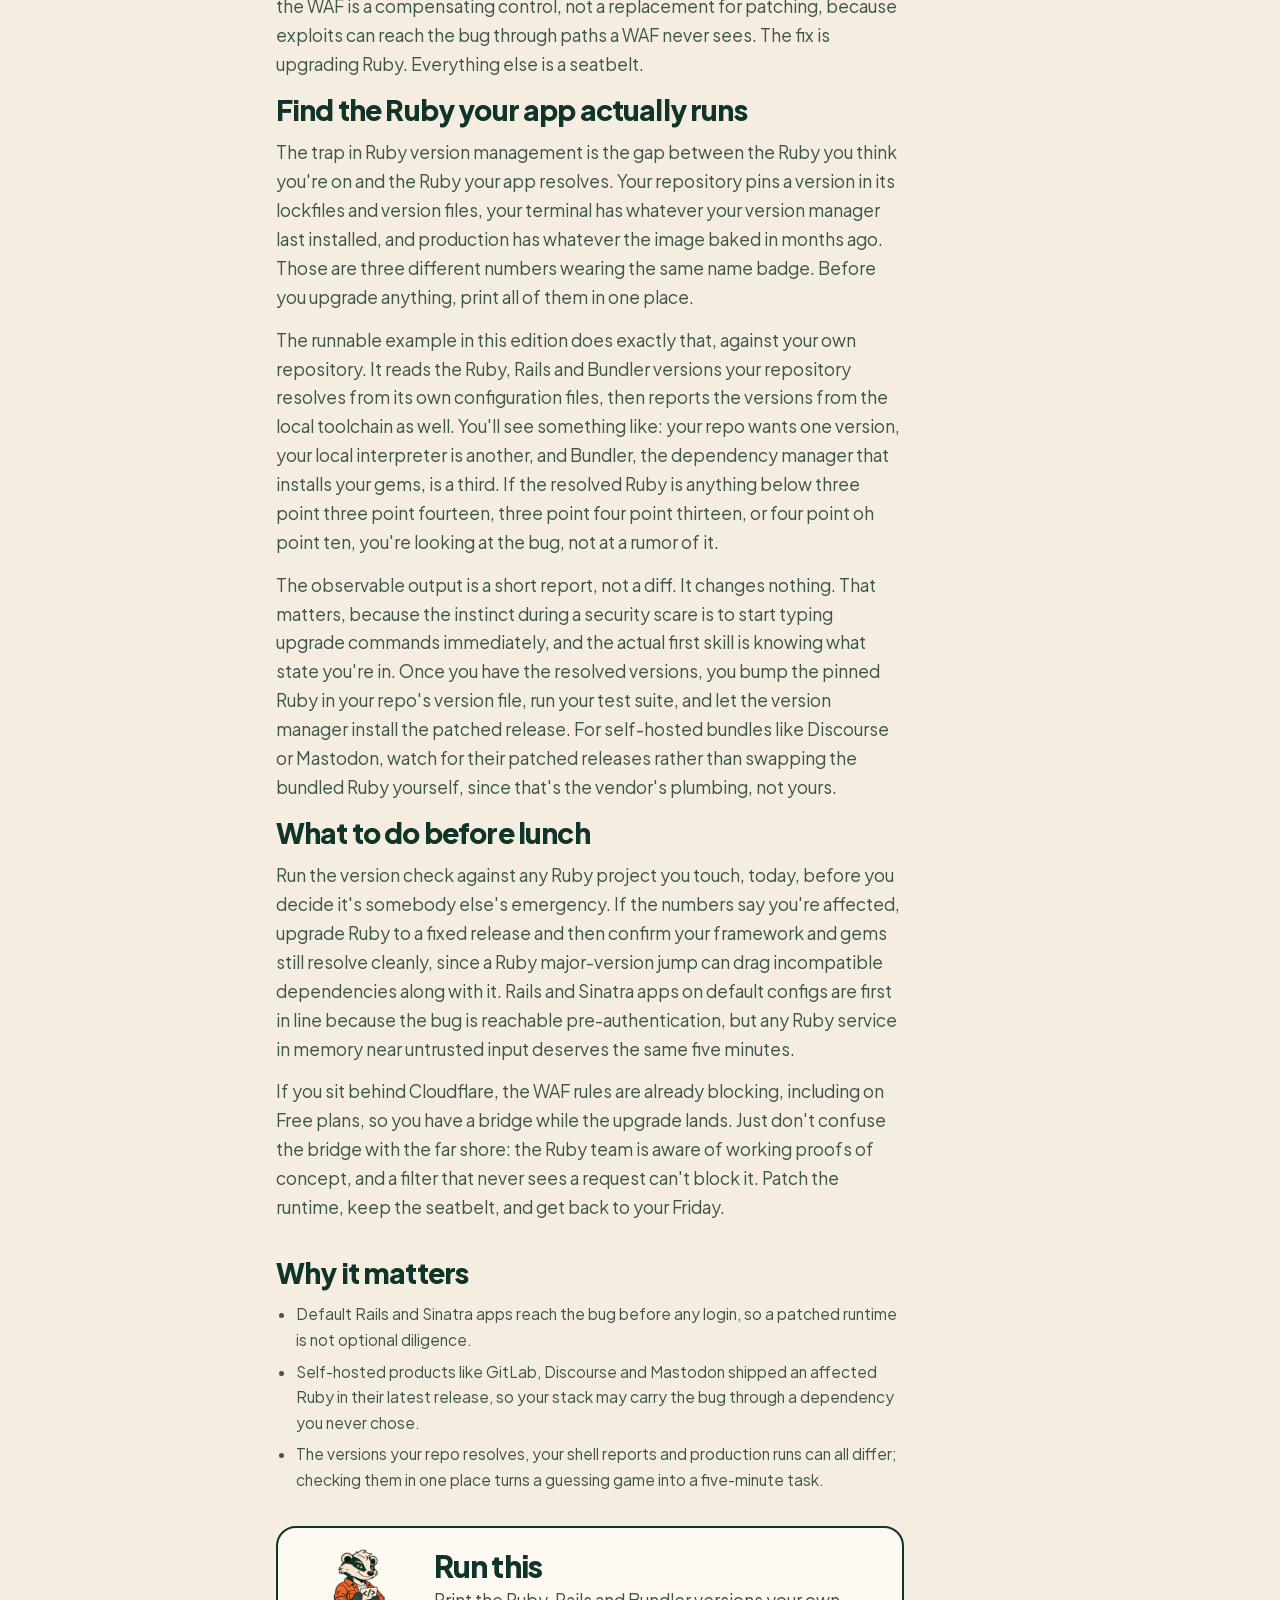
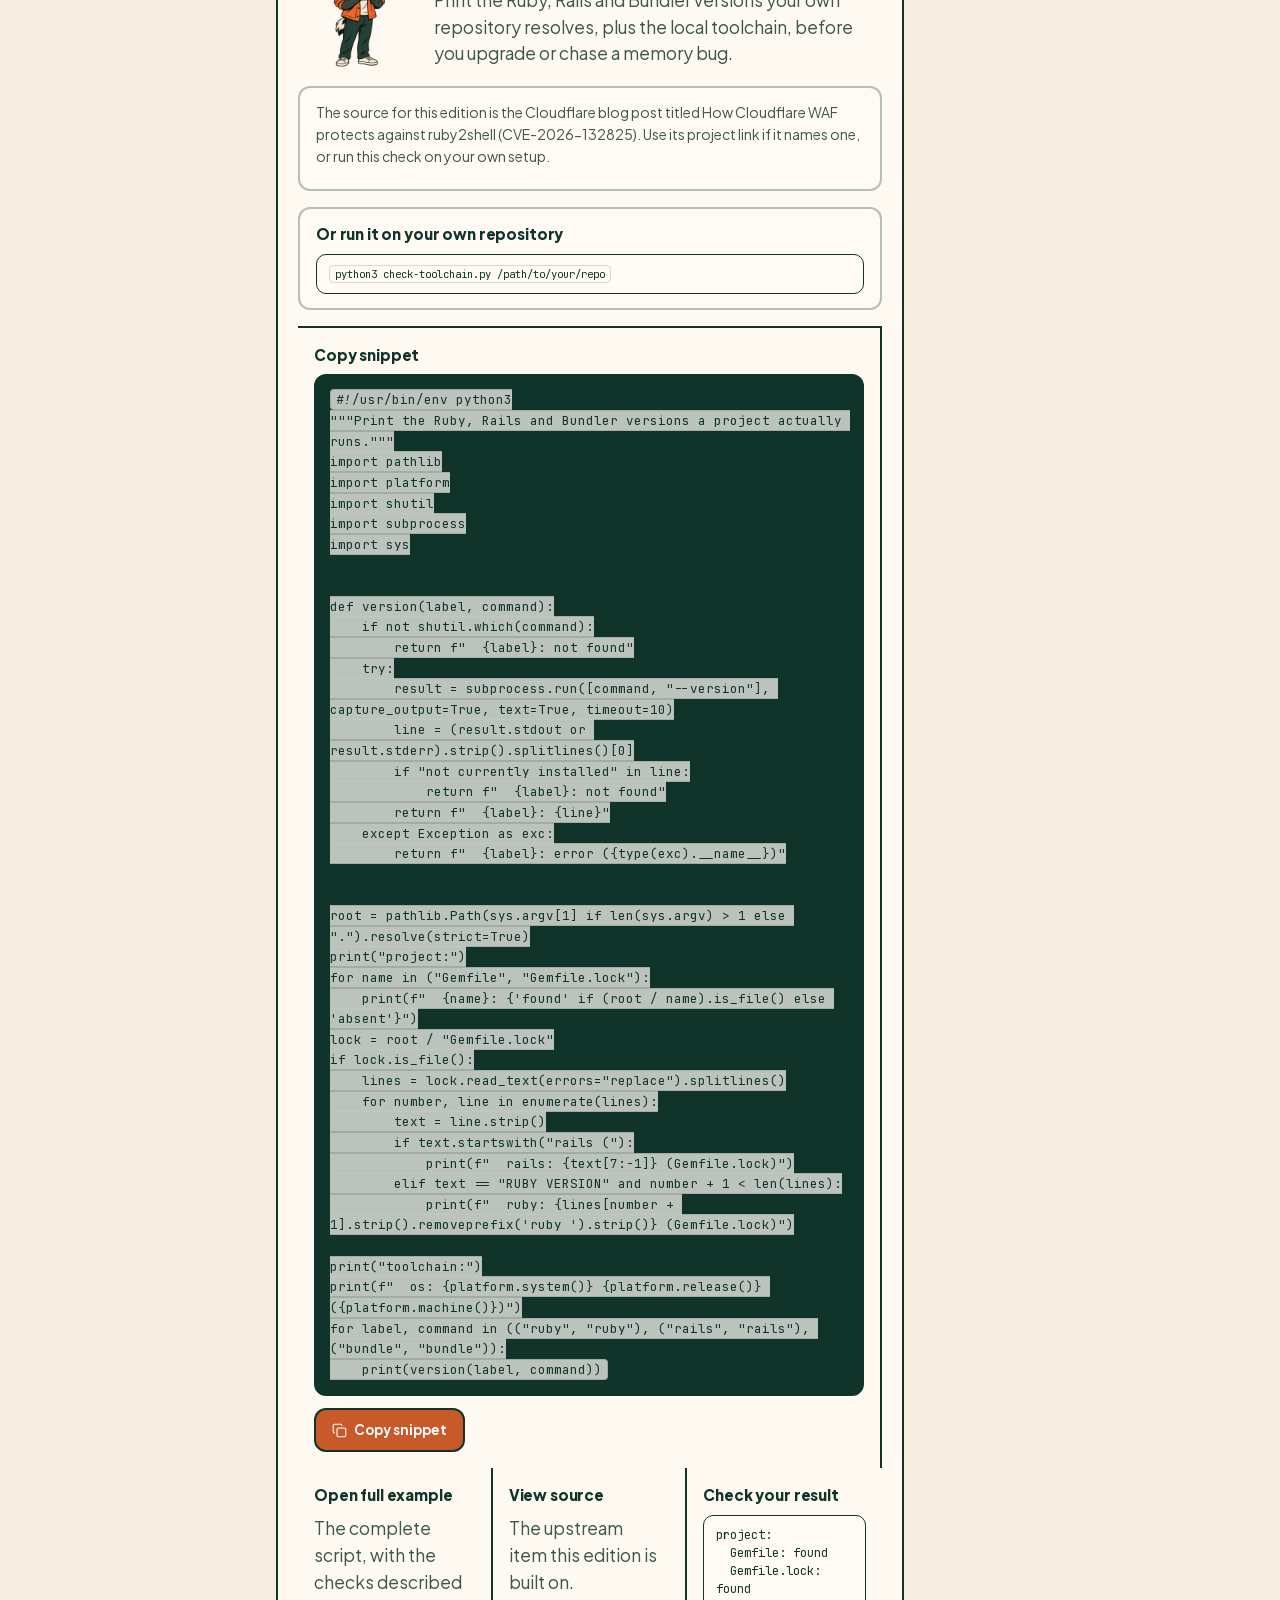
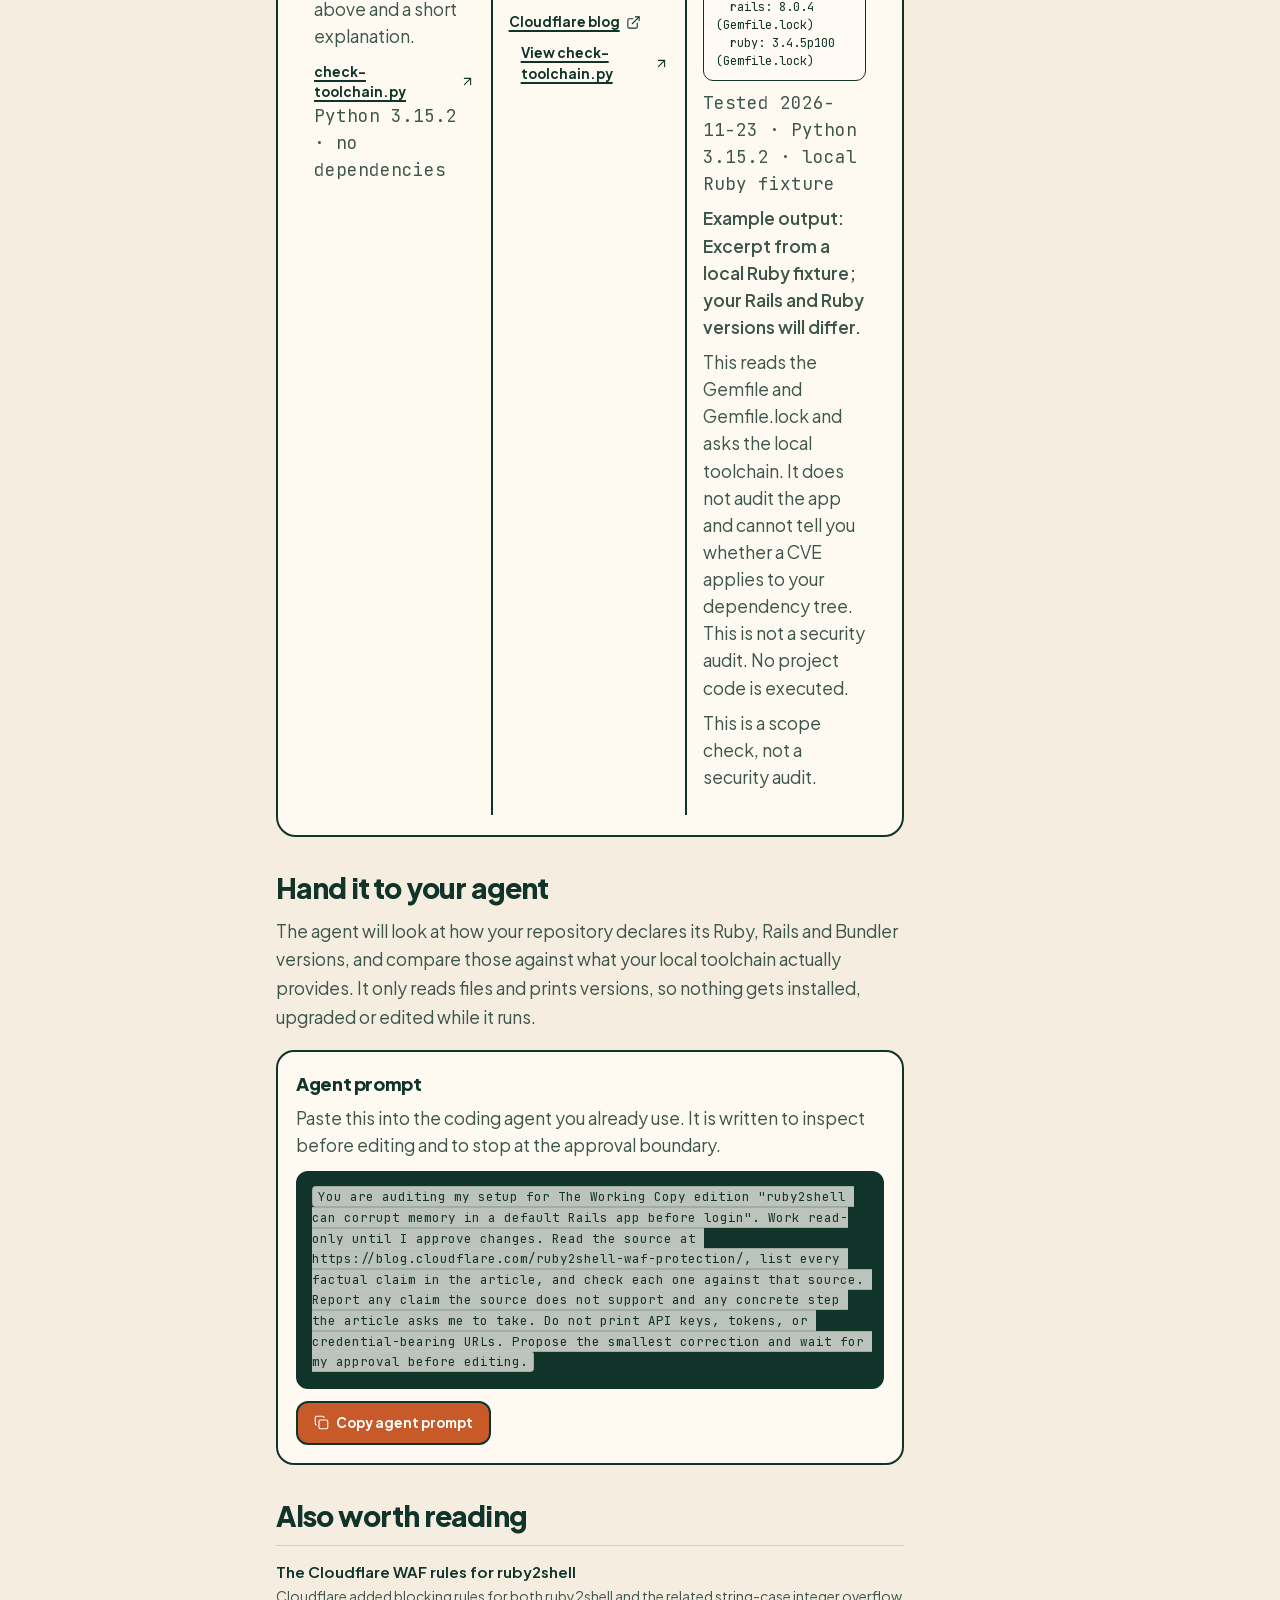
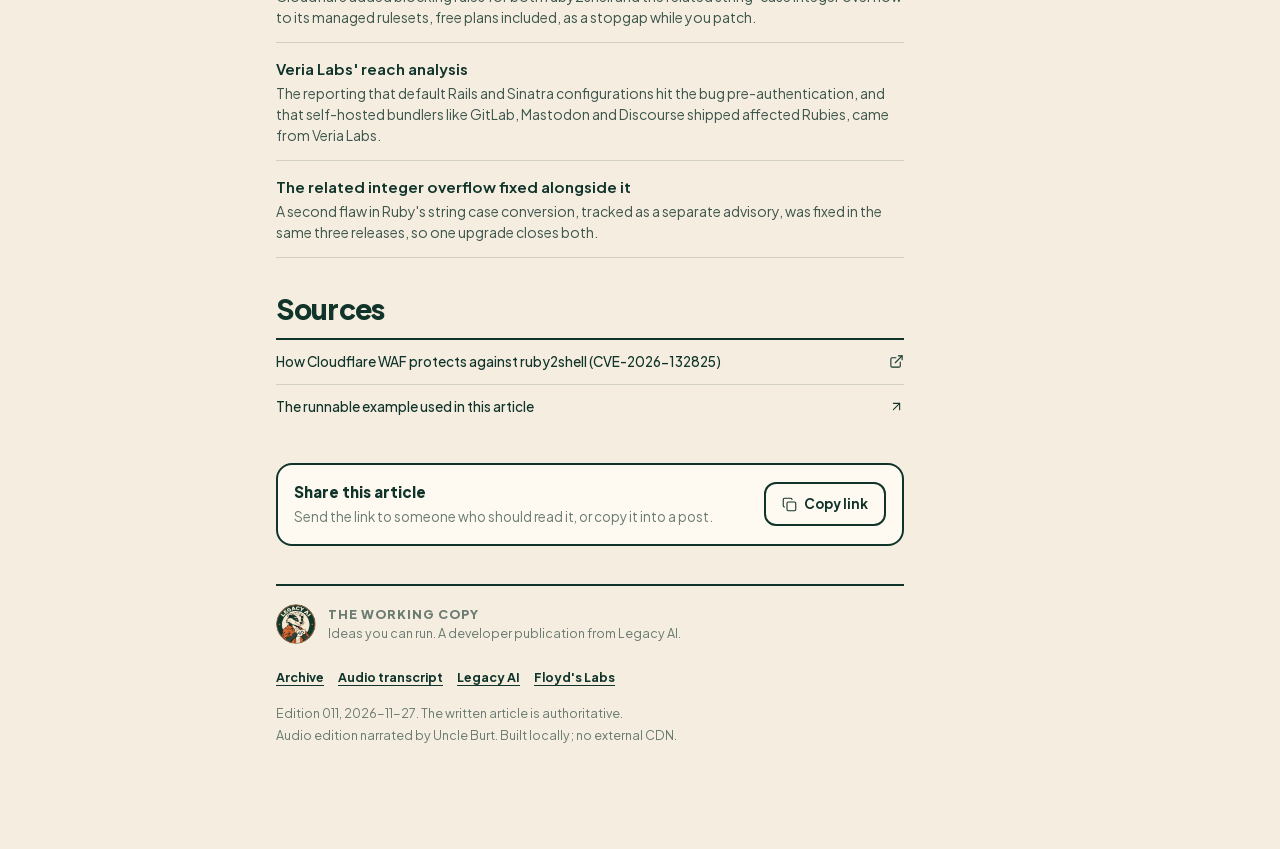
==== commit 823a932f: "Publish 2026-11-27 05:53 edition Co-Authored-By: Claude Code <noreply@anthropic.com>" ====
--- a/index.html
+++ b/index.html
@@ -4,10 +4,10 @@
 <meta charset="utf-8">
 <meta name="viewport" content="width=device-width, initial-scale=1, viewport-fit=cover">
 <meta name="theme-color" content="#F5EDE0">
-<title>When the AI writes the code, the evidence is what you actually read — The Working Copy</title>
-<meta name="description" content="A Stack Overflow blog post asks what counts as evidence for machine-written code. The uncomfortable answer starts with you opening the repo yourself.">
-<meta property="og:title" content="When the AI writes the code, the evidence is what you actually read — The Working Copy">
-<meta property="og:description" content="A Stack Overflow blog post asks what counts as evidence for machine-written code. The uncomfortable answer starts with you opening the repo yourself.">
+<title>ruby2shell can corrupt memory in a default Rails app before login — The Working Copy</title>
+<meta name="description" content="The bug sits in Ruby&#x27;s string case conversion, reachable in default Rails and Sinatra apps with no authentication. First move: find out which Ruby your app actually runs.">
+<meta property="og:title" content="ruby2shell can corrupt memory in a default Rails app before login — The Working Copy">
+<meta property="og:description" content="The bug sits in Ruby&#x27;s string case conversion, reachable in default Rails and Sinatra apps with no authentication. First move: find out which Ruby your app actually runs.">
 <meta property="og:type" content="article">
 
 
@@ -91,7 +91,7 @@
 <div class="shell">
   <aside class="rail" aria-label="Article navigation">
     <div class="rail-block">
-      <p class="rail-date">November 26, 2026<span>Edition 010</span></p>
+      <p class="rail-date">November 27, 2026<span>Edition 011</span></p>
       <nav class="rail-nav" aria-label="In this article">
         <a class="rail-link" href="#story">The story</a>
         <a class="rail-link" href="#why">Why it matters</a>
@@ -120,13 +120,13 @@
     <p class="publication-intro">Practical notes from building agents, tools, and useful software. Each article connects an idea to code you can run—with source links, clear setup steps, and enough explanation to make it your own.</p>
 
     <header class="article-head">
-      <h1>When the AI writes the code, the evidence is what you actually read</h1>
-      <p class="article-lede">A new post on the Stack Overflow blog asks a question a lot of us have been quietly avoiding: when an AI writes the code, what counts as evidence that it works? The old habit — glance at the diff, trust the vibes, ship — was shaky even when a human wrote every line. Now the code arrives faster than you can read it, and &quot;it ran once&quot; is doing a lot of load-bearing work.</p>
+      <h1>ruby2shell can corrupt memory in a default Rails app before login</h1>
+      <p class="article-lede">On November nineteenth, the Ruby team disclosed a heap buffer overflow in how Ruby changes the case of strings, rated Critical, with proof-of-concept exploits that achieve remote code execution in some scenarios. Fixes shipped in Ruby three point three point fourteen, three point four point thirteen, and four point oh point ten. The uncomfortable part: a default Rails or Sinatra app can reach the bug before anyone logs in, so step one is confirming which Ruby your own repository resolves today.</p>
       <div class="meta-line">
-        <span>November 26, 2026</span>
+        <span>November 27, 2026</span>
         <span class="meta-sep" aria-hidden="true"></span>
         <span>4 min read</span>
-        <span class="chip">Developer tools</span>
+        <span class="chip">Ruby toolchain</span>
       </div>
       <p class="byline">By Legacy AI</p>
     </header>
@@ -137,7 +137,7 @@
           <span class="listen-icon" aria-hidden="true"><svg class="icon"><use href="#i-headphones"/></svg></span>
           <span class="listen-bar-copy">
             <strong id="listen-title">Listen to this article</strong>
-            <span class="mono" data-audio-clock>7:42</span>
+            <span class="mono" data-audio-clock>8:18</span>
           </span>
           <svg class="icon listen-chevron" aria-hidden="true"><use href="#i-chevron-down"/></svg>
         </button>
@@ -154,23 +154,25 @@
           <button class="listen-control" data-audio-back aria-label="Rewind 10 seconds"><span class="mono">-10</span></button>
           <button class="listen-control" data-audio-stop aria-label="Stop audio">Stop</button>
           <button class="listen-control" data-audio-forward aria-label="Forward 10 seconds"><span class="mono">+10</span></button>
-          <a class="listen-control" href="/assets/audio/2026-11-26.45a0f4651b.mp3" download>Download</a>
-        </div>
-      </div>
-      <audio id="articleAudio" src="/assets/audio/2026-11-26.45a0f4651b.mp3" preload="metadata"></audio>
+          <a class="listen-control" href="/assets/audio/2026-11-27.f4a976321d.mp3" download>Download</a>
+        </div>
+      </div>
+      <audio id="articleAudio" src="/assets/audio/2026-11-27.f4a976321d.mp3" preload="metadata"></audio>
     </section>
 
     <div class="article-body">
       <section id="story">
-<h2>The question is older than the tools</h2>
-<p>The post, published on the Stack Overflow blog on November twenty-fifth, frames the problem plainly in its title: when AI writes the code, what counts as evidence? Notice what the question assumes. It assumes that generated code is not self-certifying. A green test run, a successful build, an assistant that says &quot;done&quot; — none of those are evidence in the way a careful reviewer would accept from a colleague. They are outputs, and outputs can be convincing without being correct.</p>
-<p>Here is the part nobody puts on the box: this was already true. Code review has always been a claim about evidence — &quot;I read this, and here is why I believe it does what it says.&quot; What changed is throughput. When code arrives faster than you can read it, your reading becomes the bottleneck by design, and the temptation is to skip the reading and call the skipped reading a workflow improvement. The honest move is to make your reading cheaper and more targeted, not to stop doing it.</p>
-<h2>Make the read cheap: three questions per repository</h2>
-<p>The post supplies the question; here is the edition&#x27;s answer — a technique for interrogating a repository with three questions before you trust or run anything in it. First: where does execution actually start? Second: what does the project claim about itself, in its own docs? Third: where is the mass — the biggest files, where the risk and the complexity usually live? You can answer all three without changing a single file, and the Run this block below does exactly that, read-only, against your own repository. It lists the entry points a manifest or main file reveals, surfaces the documentation, and ranks the largest files so you know where your limited attention should go.</p>
-<p>Concretely: point it at a repository an agent just generated or modified. You get an inventory — the entry points, the stated purpose, the heavyweight files — in seconds, before any code executes. That inventory is your evidence-gathering pass. If the entry points include a script nobody mentioned, or the biggest file is something the assistant described as &quot;a small helper,&quot; you have found the gap between the story and the code. That gap is exactly where generated code goes wrong, and it is invisible from the outside of a chat window. The script stops before editing anything on purpose: evidence collection and modification are different jobs, and mixing them is how reviews become rubber stamps.</p>
-<h2>What to do with what you find</h2>
-<p>Treat the inventory as a reading order, not a verdict. Start with the entry points, because that is what will actually run. Skim the docs to see what the project promises, then check the biggest files against those promises. If the docs and the code disagree, believe the code — and update your mental model, or send the agent back with a specific, file-level instruction. Specific beats general: &quot;explain what this function does before I run it&quot; produces evidence; &quot;make it better&quot; produces more code.</p>
-<p>Your next step is small: run the inspection on the last repository an agent touched for you, today, and compare the output to what you remember being told. If the two match, you have earned a little confidence. If they don&#x27;t, you have just caught something a green checkmark would have waved through — and that is the whole job of review, whether a human or a very confident autocomplete wrote the lines.</p>
+<h2>What ruby2shell actually is</h2>
+<p>A heap buffer overflow means a program writes past the end of a chunk of memory it was given. Attackers who can trigger that reliably can corrupt adjacent memory and, in the worst case, get the machine to run their own instructions. That&#x27;s why &#x27;Critical&#x27; and &#x27;remote code execution&#x27; are sitting in the same sentence, and why proofs of concept already exist. In a language whose whole selling point is pleasant string handling, the bug living in case conversion is an especially cruel joke.</p>
+<p>The reach is wider than Ruby apps you wrote yourself. Veria Labs found that Rails and classic-style Sinatra applications hit the bug in their default configuration, before any authentication. Self-hosted products that bundle Ruby, including GitLab, Mastodon, Discourse, OpenProject, Chatwoot and GitHub Enterprise Server, shipped an affected Ruby in their latest release at the time of disclosure. There&#x27;s also a related integer overflow in the same string case conversion code, tracked separately, fixed in the same releases. Two bugs, one root cause, one upgrade.</p>
+<p>Cloudflare&#x27;s Web Application Firewall, a filter that sits in front of your site and blocks malicious traffic, now blocks ruby2shell for every customer including Free plans, with Block as the default action. But they say it plainly themselves: the WAF is a compensating control, not a replacement for patching, because exploits can reach the bug through paths a WAF never sees. The fix is upgrading Ruby. Everything else is a seatbelt.</p>
+<h2>Find the Ruby your app actually runs</h2>
+<p>The trap in Ruby version management is the gap between the Ruby you think you&#x27;re on and the Ruby your app resolves. Your repository pins a version in its lockfiles and version files, your terminal has whatever your version manager last installed, and production has whatever the image baked in months ago. Those are three different numbers wearing the same name badge. Before you upgrade anything, print all of them in one place.</p>
+<p>The runnable example in this edition does exactly that, against your own repository. It reads the Ruby, Rails and Bundler versions your repository resolves from its own configuration files, then reports the versions from the local toolchain as well. You&#x27;ll see something like: your repo wants one version, your local interpreter is another, and Bundler, the dependency manager that installs your gems, is a third. If the resolved Ruby is anything below three point three point fourteen, three point four point thirteen, or four point oh point ten, you&#x27;re looking at the bug, not at a rumor of it.</p>
+<p>The observable output is a short report, not a diff. It changes nothing. That matters, because the instinct during a security scare is to start typing upgrade commands immediately, and the actual first skill is knowing what state you&#x27;re in. Once you have the resolved versions, you bump the pinned Ruby in your repo&#x27;s version file, run your test suite, and let the version manager install the patched release. For self-hosted bundles like Discourse or Mastodon, watch for their patched releases rather than swapping the bundled Ruby yourself, since that&#x27;s the vendor&#x27;s plumbing, not yours.</p>
+<h2>What to do before lunch</h2>
+<p>Run the version check against any Ruby project you touch, today, before you decide it&#x27;s somebody else&#x27;s emergency. If the numbers say you&#x27;re affected, upgrade Ruby to a fixed release and then confirm your framework and gems still resolve cleanly, since a Ruby major-version jump can drag incompatible dependencies along with it. Rails and Sinatra apps on default configs are first in line because the bug is reachable pre-authentication, but any Ruby service in memory near untrusted input deserves the same five minutes.</p>
+<p>If you sit behind Cloudflare, the WAF rules are already blocking, including on Free plans, so you have a bridge while the upgrade lands. Just don&#x27;t confuse the bridge with the far shore: the Ruby team is aware of working proofs of concept, and a filter that never sees a request can&#x27;t block it. Patch the runtime, keep the seatbelt, and get back to your Friday.</p>
       </section>
 
 
@@ -178,9 +180,9 @@
       <section id="why">
         <h2>Why it matters</h2>
         <ul class="checklist">
-          <li>AI-generated code arrives faster than you can read it, so your targeted reading is now the main quality gate.</li>
-          <li>A read-only inventory of entry points, docs, and biggest files turns vague review anxiety into a concrete reading order.</li>
-          <li>Green builds and confident assistant messages are outputs, not evidence — the gap between them and the code is where bugs hide.</li>
+          <li>Default Rails and Sinatra apps reach the bug before any login, so a patched runtime is not optional diligence.</li>
+          <li>Self-hosted products like GitLab, Discourse and Mastodon shipped an affected Ruby in their latest release, so your stack may carry the bug through a dependency you never chose.</li>
+          <li>The versions your repo resolves, your shell reports and production runs can all differ; checking them in one place turns a guessing game into a five-minute task.</li>
         </ul>
       </section>
 
@@ -189,81 +191,53 @@
           <img class="patch" src="/assets/brand/patch-320.7f34876db4.png" srcset="/assets/brand/patch-320.7f34876db4.png 320w, /assets/brand/patch-640.ee0c24400f.png 640w" sizes="120px" alt="Patch, the Working Copy badger, holding a code card" width="120" height="120">
           <div>
             <h2 id="run-title">Run this</h2>
-            <p>Check whether your editor still points at the Local harness, without changing a setting.</p>
-          </div>
-        </div>
-        <div class="run-scope"><p class="section-note">The source for this edition is the Stack Overflow blog post titled When AI Writes the Code, What Counts as Evidence?. Use its project link if it names one, or run this check on your own setup.</p></div><div class="run-scope"><h3>Or run it on your own repository</h3><pre class="output"><code>python3 audit-harness.py /path/to/your/repo</code></pre></div>
+            <p>Print the Ruby, Rails and Bundler versions your own repository resolves, plus the local toolchain, before you upgrade or chase a memory bug.</p>
+          </div>
+        </div>
+        <div class="run-scope"><p class="section-note">The source for this edition is the Cloudflare blog post titled How Cloudflare WAF protects against ruby2shell (CVE-2026-132825). Use its project link if it names one, or run this check on your own setup.</p></div><div class="run-scope"><h3>Or run it on your own repository</h3><pre class="output"><code>python3 check-toolchain.py /path/to/your/repo</code></pre></div>
         <div class="run-grid">
           <div class="run-step run-code">
             <h3>Copy snippet</h3>
             <pre><code id="run-snippet">#!/usr/bin/env python3
-&quot;&quot;&quot;Read-only audit of editor harness settings.
-
-Scans the default settings paths for VS Code, Insiders, Cursor, and VSCodium.
-Prints only keys whose names contain &quot;harness&quot; or &quot;sessiontarget&quot;. It never
-prints the whole settings file and never writes anything.
-&quot;&quot;&quot;
-import os
+&quot;&quot;&quot;Print the Ruby, Rails and Bundler versions a project actually runs.&quot;&quot;&quot;
 import pathlib
 import platform
-import re
+import shutil
+import subprocess
 import sys
 
-HOME = pathlib.Path.home()
-EDITORS = [&quot;Code&quot;, &quot;Code - Insiders&quot;, &quot;Cursor&quot;, &quot;VSCodium&quot;]
-PATTERN = re.compile(
-    r&#x27;&quot;([^&quot;]*(?:harness|sessiontarget)[^&quot;]*)&quot;\s*:\s*&#x27;
-    r&#x27;(&quot;(?:[^&quot;\\]|\\.)*&quot;|true|false|null)&#x27;,
-    re.IGNORECASE,
-)
-
-
-def settings_paths():
-    paths = []
-    for name in EDITORS:
-        if os.name == &quot;nt&quot;:
-            appdata = pathlib.Path(os.environ.get(&quot;APPDATA&quot;, HOME / &quot;AppData/Roaming&quot;))
-            paths.append(appdata / name / &quot;User&quot; / &quot;settings.json&quot;)
-        elif platform.system() == &quot;Darwin&quot;:
-            paths.append(
-                HOME / &quot;Library/Application Support&quot; / name / &quot;User&quot; / &quot;settings.json&quot;
-            )
-        else:
-            paths.append(HOME / &quot;.config&quot; / name / &quot;User&quot; / &quot;settings.json&quot;)
-    return paths
-
-
-def main():
-    scanned = 0
-    with_keys = 0
-    for path in settings_paths():
-        if not path.is_file():
-            continue
-        scanned += 1
-        try:
-            text = path.read_text(encoding=&quot;utf-8&quot;, errors=&quot;replace&quot;)
-        except OSError as exc:
-            print(f&quot;{path}: cannot read ({type(exc).__name__})&quot;)
-            continue
-        matches = PATTERN.findall(text)
-        print(path)
-        if not matches:
-            print(&quot;  no harness-related keys&quot;)
-            continue
-        with_keys += 1
-        for key, value in matches:
-            print(f&quot;  {key} = {value}&quot;)
-
-    if not scanned:
-        print(&quot;No editor settings files found.&quot;)
-        return 1
-
-    print(f&quot;\nScanned {scanned} settings file(s); {with_keys} had harness-related keys.&quot;)
-    return 0
-
-
-if __name__ == &quot;__main__&quot;:
-    sys.exit(main())
+
+def version(label, command):
+    if not shutil.which(command):
+        return f&quot;  {label}: not found&quot;
+    try:
+        result = subprocess.run([command, &quot;--version&quot;], capture_output=True, text=True, timeout=10)
+        line = (result.stdout or result.stderr).strip().splitlines()[0]
+        if &quot;not currently installed&quot; in line:
+            return f&quot;  {label}: not found&quot;
+        return f&quot;  {label}: {line}&quot;
+    except Exception as exc:
+        return f&quot;  {label}: error ({type(exc).__name__})&quot;
+
+
+root = pathlib.Path(sys.argv[1] if len(sys.argv) &gt; 1 else &quot;.&quot;).resolve(strict=True)
+print(&quot;project:&quot;)
+for name in (&quot;Gemfile&quot;, &quot;Gemfile.lock&quot;):
+    print(f&quot;  {name}: {&#x27;found&#x27; if (root / name).is_file() else &#x27;absent&#x27;}&quot;)
+lock = root / &quot;Gemfile.lock&quot;
+if lock.is_file():
+    lines = lock.read_text(errors=&quot;replace&quot;).splitlines()
+    for number, line in enumerate(lines):
+        text = line.strip()
+        if text.startswith(&quot;rails (&quot;):
+            print(f&quot;  rails: {text[7:-1]} (Gemfile.lock)&quot;)
+        elif text == &quot;RUBY VERSION&quot; and number + 1 &lt; len(lines):
+            print(f&quot;  ruby: {lines[number + 1].strip().removeprefix(&#x27;ruby &#x27;).strip()} (Gemfile.lock)&quot;)
+
+print(&quot;toolchain:&quot;)
+print(f&quot;  os: {platform.system()} {platform.release()} ({platform.machine()})&quot;)
+for label, command in ((&quot;ruby&quot;, &quot;ruby&quot;), (&quot;rails&quot;, &quot;rails&quot;), (&quot;bundle&quot;, &quot;bundle&quot;)):
+    print(version(label, command))
 </code></pre>
             <button class="btn-orange" data-copy-target="run-snippet">
               <svg class="icon icon-sm" aria-hidden="true"><use href="#i-copy"/></svg>
@@ -273,22 +247,25 @@
           <div class="run-step">
             <h3>Open full example</h3>
             <p>The complete script, with the checks described above and a short explanation.</p>
-            <a class="run-link" href="/editions/2026-11-26/run/audit-harness.py">audit-harness.py<svg class="icon icon-sm" aria-hidden="true"><use href="#i-arrow-up-right"/></svg></a>
+            <a class="run-link" href="/editions/2026-11-27/run/check-toolchain.py">check-toolchain.py<svg class="icon icon-sm" aria-hidden="true"><use href="#i-arrow-up-right"/></svg></a>
             <p class="mono-note">Python 3.15.2 · no dependencies</p>
           </div>
           <div class="run-step">
             <h3>View source</h3>
             <p>The upstream item this edition is built on.</p>
-            <a class="run-link" href="https://stackoverflow.blog/2026/11/25/when-ai-writes-the-code-what-counts-as-evidence/">Stack Overflow blog<svg class="icon icon-sm" aria-hidden="true"><use href="#i-external-link"/></svg></a>
-            <a class="run-link" href="/editions/2026-11-26/run/audit-harness.py">View audit-harness.py<svg class="icon icon-sm" aria-hidden="true"><use href="#i-arrow-up-right"/></svg></a>
+            <a class="run-link" href="https://blog.cloudflare.com/ruby2shell-waf-protection/">Cloudflare blog<svg class="icon icon-sm" aria-hidden="true"><use href="#i-external-link"/></svg></a>
+            <a class="run-link" href="/editions/2026-11-27/run/check-toolchain.py">View check-toolchain.py<svg class="icon icon-sm" aria-hidden="true"><use href="#i-arrow-up-right"/></svg></a>
           </div>
           <div class="run-step run-result">
             <h3>Check your result</h3>
-            <pre class="output">settings.json:
-  no harness-related keys</pre>
-            <p class="mono-note">Tested 2026-11-18 · Python 3.15.2 · macOS 27.3</p>
-            <p class="provenance">Example output: Example output; your output will differ.</p>
-            <p class="limit">The script scans the default settings paths for VS Code, Insiders, Cursor, and VSCodium. It does not inspect extension storage or a portable install.</p>
+            <pre class="output">project:
+  Gemfile: found
+  Gemfile.lock: found
+  rails: 8.0.4 (Gemfile.lock)
+  ruby: 3.4.5p100 (Gemfile.lock)</pre>
+            <p class="mono-note">Tested 2026-11-23 · Python 3.15.2 · local Ruby fixture</p>
+            <p class="provenance">Example output: Excerpt from a local Ruby fixture; your Rails and Ruby versions will differ.</p>
+            <p class="limit">This reads the Gemfile and Gemfile.lock and asks the local toolchain. It does not audit the app and cannot tell you whether a CVE applies to your dependency tree. This is not a security audit. No project code is executed.</p>
             <p class="limit">This is a scope check, not a security audit.</p>
           </div>
         </div>
@@ -296,11 +273,11 @@
 
       <section id="agent">
         <h2>Hand it to your agent</h2>
-        <p>The agent will walk through your repository and gather evidence only. It lists the entry points, the documentation, and the biggest files, and it stops before changing anything, because reading and editing are separate jobs.</p>
+        <p>The agent will look at how your repository declares its Ruby, Rails and Bundler versions, and compare those against what your local toolchain actually provides. It only reads files and prints versions, so nothing gets installed, upgraded or edited while it runs.</p>
         <div class="agent-prompt">
           <h3>Agent prompt</h3>
           <p>Paste this into the coding agent you already use. It is written to inspect before editing and to stop at the approval boundary.</p>
-          <pre><code id="agent-prompt">You are auditing my setup for The Working Copy edition &quot;When the AI writes the code, the evidence is what you actually read&quot;. Work read-only until I approve changes. Read the source at https://stackoverflow.blog/2026/11/25/when-ai-writes-the-code-what-counts-as-evidence/, list every factual claim in the article, and check each one against that source. Report any claim the source does not support and any concrete step the article asks me to take. Do not print API keys, tokens, or credential-bearing URLs. Propose the smallest correction and wait for my approval before editing.</code></pre>
+          <pre><code id="agent-prompt">You are auditing my setup for The Working Copy edition &quot;ruby2shell can corrupt memory in a default Rails app before login&quot;. Work read-only until I approve changes. Read the source at https://blog.cloudflare.com/ruby2shell-waf-protection/, list every factual claim in the article, and check each one against that source. Report any claim the source does not support and any concrete step the article asks me to take. Do not print API keys, tokens, or credential-bearing URLs. Propose the smallest correction and wait for my approval before editing.</code></pre>
           <button class="btn-orange" data-copy-target="agent-prompt">
             <svg class="icon icon-sm" aria-hidden="true"><use href="#i-copy"/></svg>
             <span>Copy agent prompt</span>
@@ -311,17 +288,17 @@
       <section id="watch">
         <h2>Also worth reading</h2>
         <ul class="watch-list">
-          <li><strong class="watch-title">When AI Writes the Code, What Counts as Evidence?</strong><span class="watch-detail">The Stack Overflow blog post behind this edition — the full argument for what does and does not count as evidence for machine-written code.</span></li>
-          <li><strong class="watch-title">Prompt Injection Fixes Need Regression Tests</strong><span class="watch-detail">A companion Stack Overflow blog piece on why security fixes for prompt injection need the same regression testing as any other bug fix.</span></li>
-          <li><strong class="watch-title">Agent swarms need more than a message board</strong><span class="watch-detail">Stack Overflow blog on multi-agent systems as distributed systems problems in disguise — useful once your agents start writing code you never see.</span></li>
+          <li><strong class="watch-title">The Cloudflare WAF rules for ruby2shell</strong><span class="watch-detail">Cloudflare added blocking rules for both ruby2shell and the related string-case integer overflow to its managed rulesets, free plans included, as a stopgap while you patch.</span></li>
+          <li><strong class="watch-title">Veria Labs&#x27; reach analysis</strong><span class="watch-detail">The reporting that default Rails and Sinatra configurations hit the bug pre-authentication, and that self-hosted bundlers like GitLab, Mastodon and Discourse shipped affected Rubies, came from Veria Labs.</span></li>
+          <li><strong class="watch-title">The related integer overflow fixed alongside it</strong><span class="watch-detail">A second flaw in Ruby&#x27;s string case conversion, tracked as a separate advisory, was fixed in the same three releases, so one upgrade closes both.</span></li>
         </ul>
       </section>
 
       <section id="sources">
         <h2>Sources</h2>
         <ul class="source-list source-list-inline">
-          <li><a href="https://stackoverflow.blog/2026/11/25/when-ai-writes-the-code-what-counts-as-evidence/">When AI Writes the Code, What Counts as Evidence?<svg class="icon icon-sm" aria-hidden="true"><use href="#i-external-link"/></svg></a></li>
-          <li><a href="/editions/2026-11-26/run/audit-harness.py">The runnable example used in this article<svg class="icon icon-sm" aria-hidden="true"><use href="#i-arrow-up-right"/></svg></a></li>
+          <li><a href="https://blog.cloudflare.com/ruby2shell-waf-protection/">How Cloudflare WAF protects against ruby2shell (CVE-2026-132825)<svg class="icon icon-sm" aria-hidden="true"><use href="#i-external-link"/></svg></a></li>
+          <li><a href="/editions/2026-11-27/run/check-toolchain.py">The runnable example used in this article<svg class="icon icon-sm" aria-hidden="true"><use href="#i-arrow-up-right"/></svg></a></li>
         </ul>
       </section>
     </div>
@@ -345,8 +322,8 @@
           <p>Ideas you can run. A developer publication from Legacy AI.</p>
         </div>
       </div>
-      <p class="foot-links"><a href="/archive/">Archive</a><a href="/editions/2026-11-26/audio/2026-11-26-narration.md">Audio transcript</a><a href="https://legacyai.space">Legacy AI</a><a href="https://floydslabs.com">Floyd's Labs</a></p>
-      <p>Edition 010, 2026-11-26. The written article is authoritative.</p>
+      <p class="foot-links"><a href="/archive/">Archive</a><a href="/editions/2026-11-27/audio/2026-11-27-narration.md">Audio transcript</a><a href="https://legacyai.space">Legacy AI</a><a href="https://floydslabs.com">Floyd's Labs</a></p>
+      <p>Edition 011, 2026-11-27. The written article is authoritative.</p>
       <p>Audio edition narrated by Uncle Burt. Built locally; no external CDN.</p>
     </footer>
   </main>
@@ -356,7 +333,7 @@
       <div class="listen-head"><h2>Run this</h2><span class="chip">Patch</span></div>
       <div class="aside-run">
         <img class="aside-patch" src="/assets/brand/patch-320.7f34876db4.png" alt="Patch, the Working Copy badger" width="72" height="72">
-        <p>The audit is read-only. The agent prompt is written to inspect before editing.</p>
+        <p>Know the version before you chase the bug.</p>
       </div>
       <button class="btn-orange" data-copy-target="run-snippet">
         <svg class="icon icon-sm" aria-hidden="true"><use href="#i-copy"/></svg>
@@ -366,7 +343,7 @@
         <svg class="icon icon-sm" aria-hidden="true"><use href="#i-copy"/></svg>
         <span>Copy agent prompt</span>
       </button>
-      <a class="btn-secondary" href="/editions/2026-11-26/run/audit-harness.py">Open the full example<svg class="icon icon-sm" aria-hidden="true"><use href="#i-arrow-up-right"/></svg></a>
+      <a class="btn-secondary" href="/editions/2026-11-27/run/check-toolchain.py">Open the full example<svg class="icon icon-sm" aria-hidden="true"><use href="#i-arrow-up-right"/></svg></a>
     </section>
 
     <section class="about-card">
